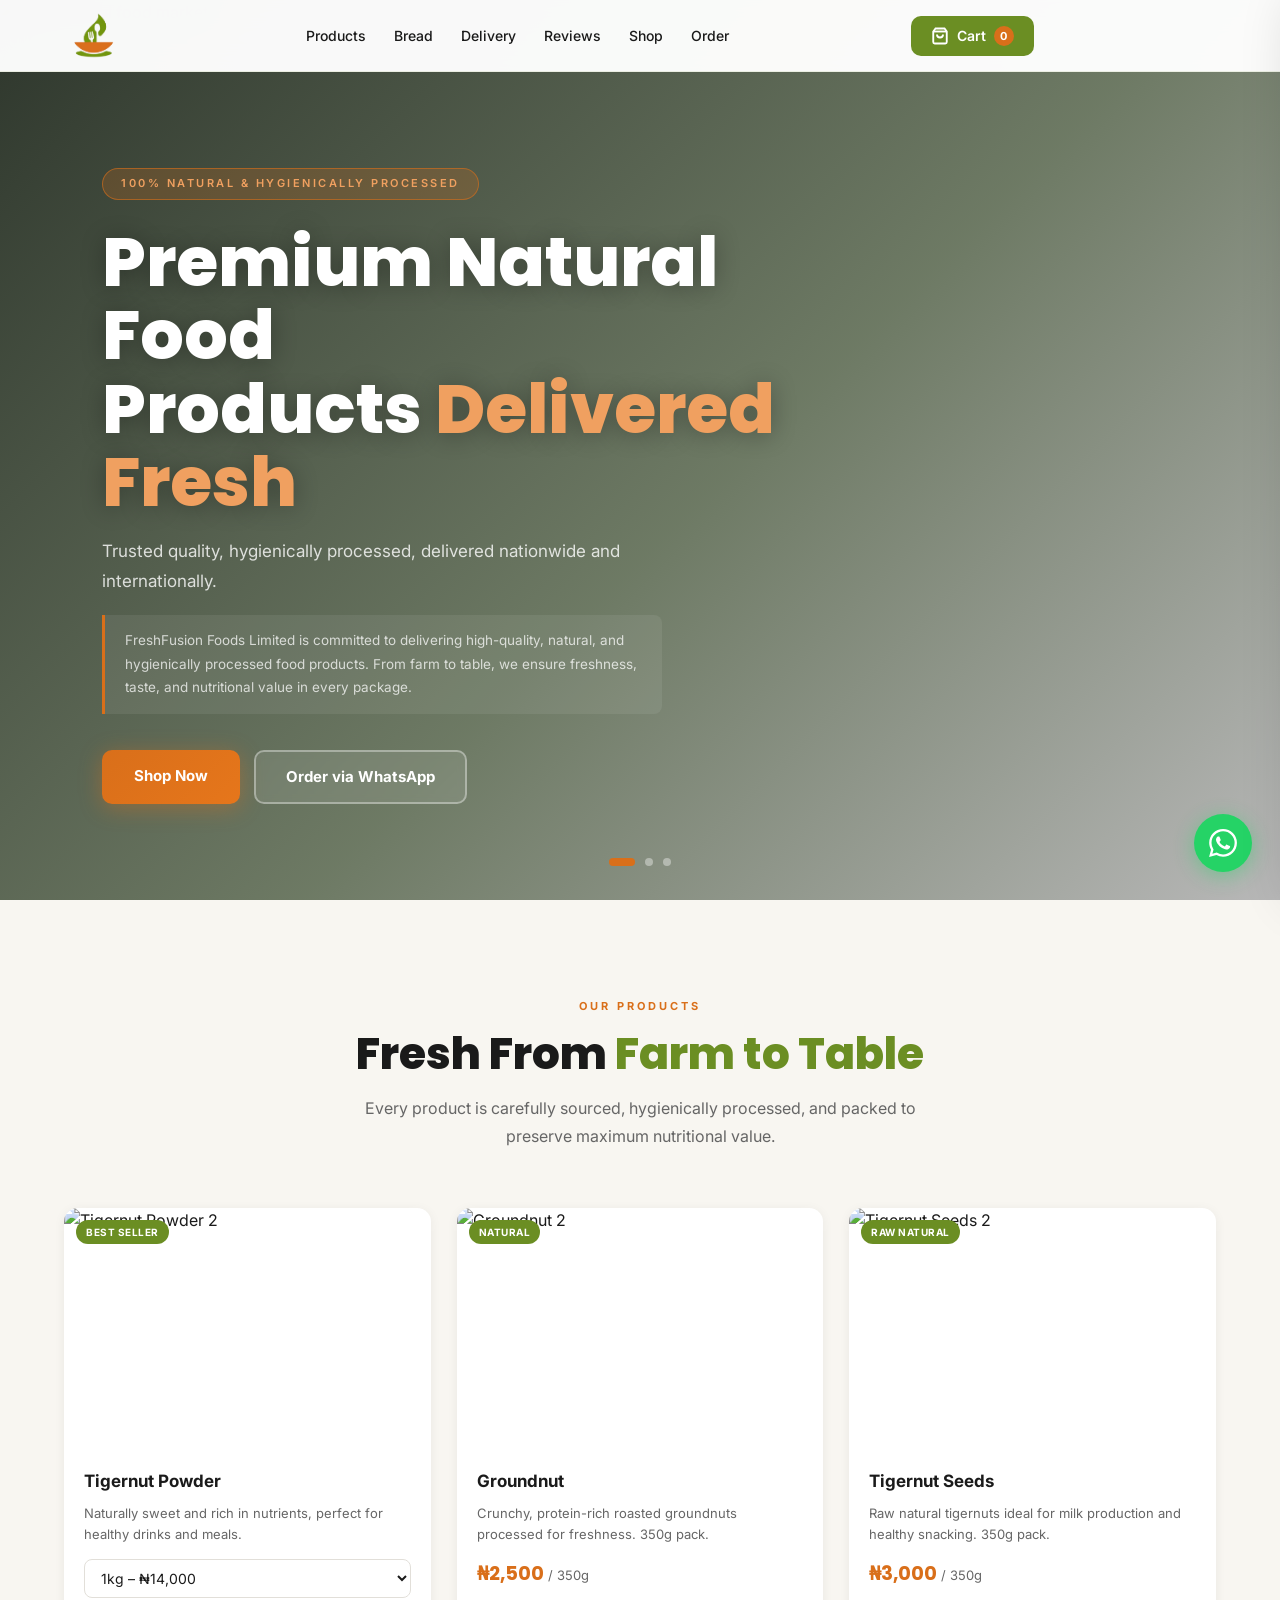
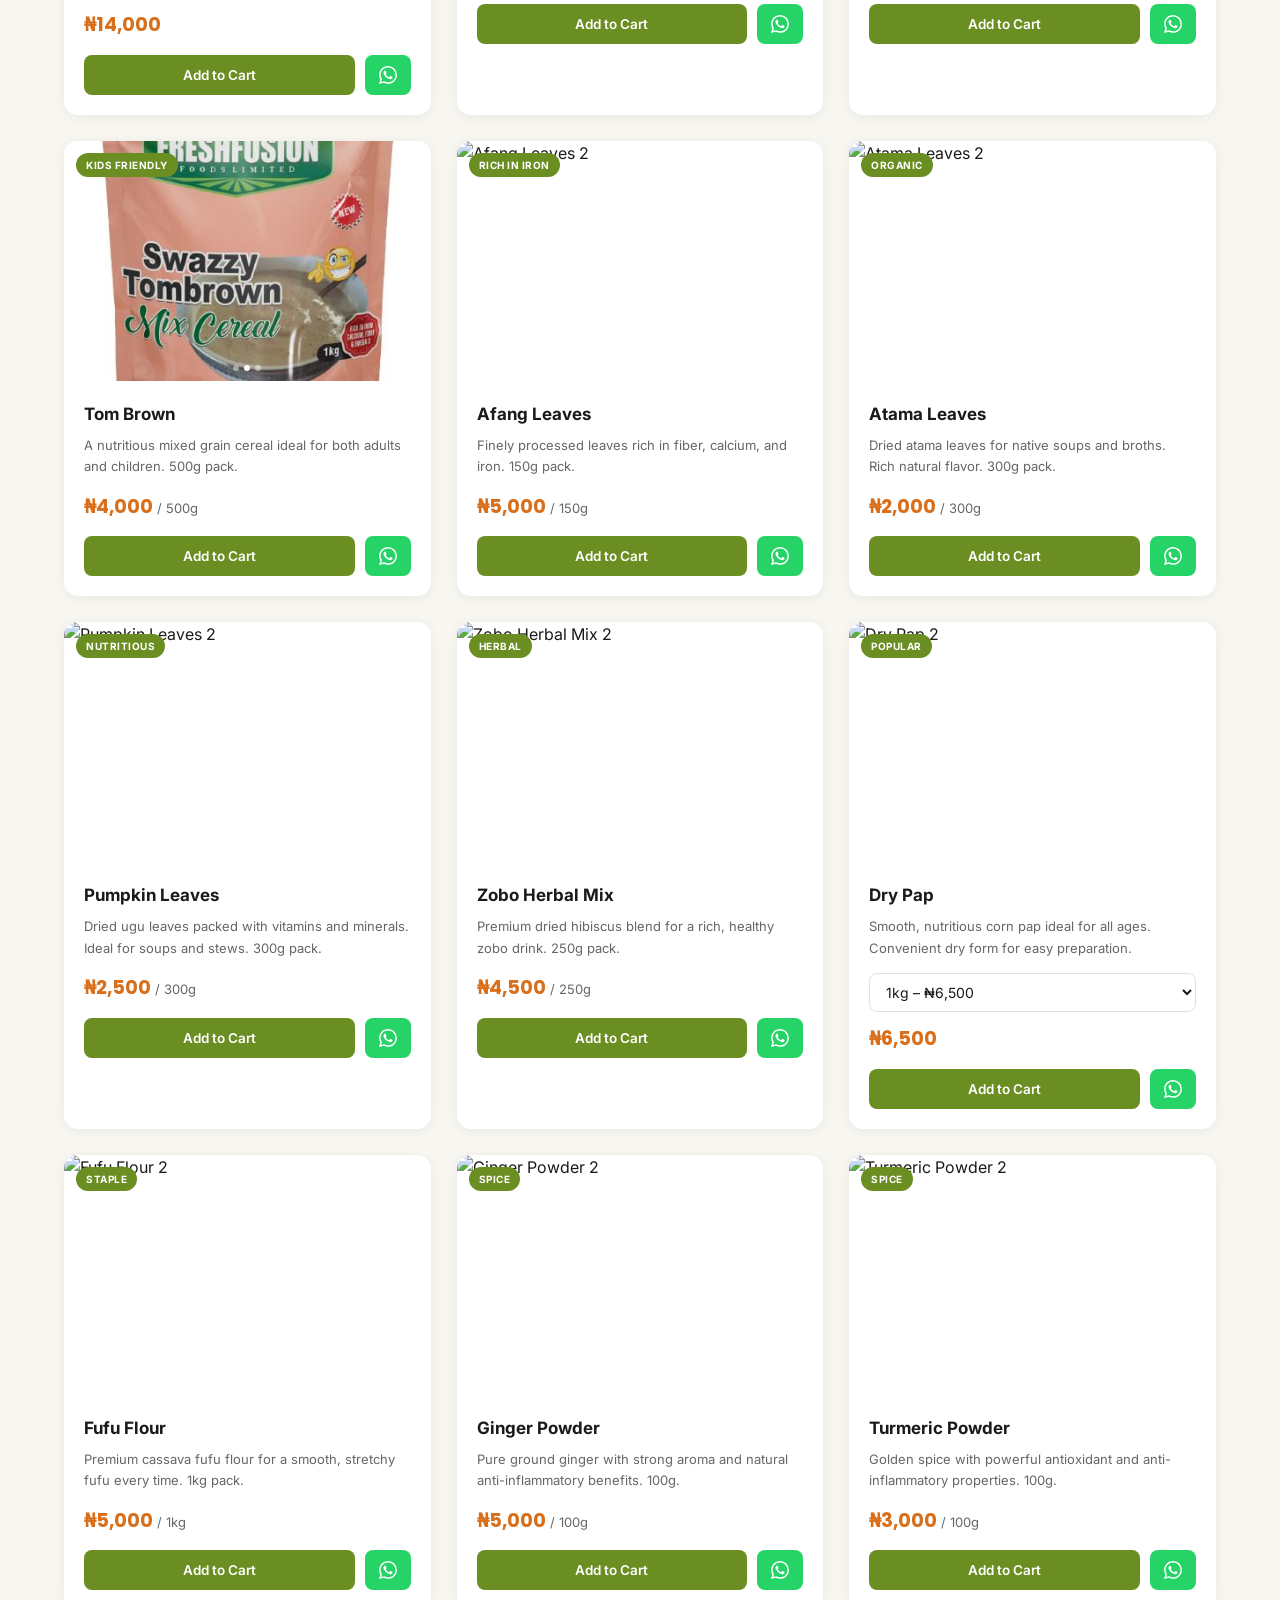
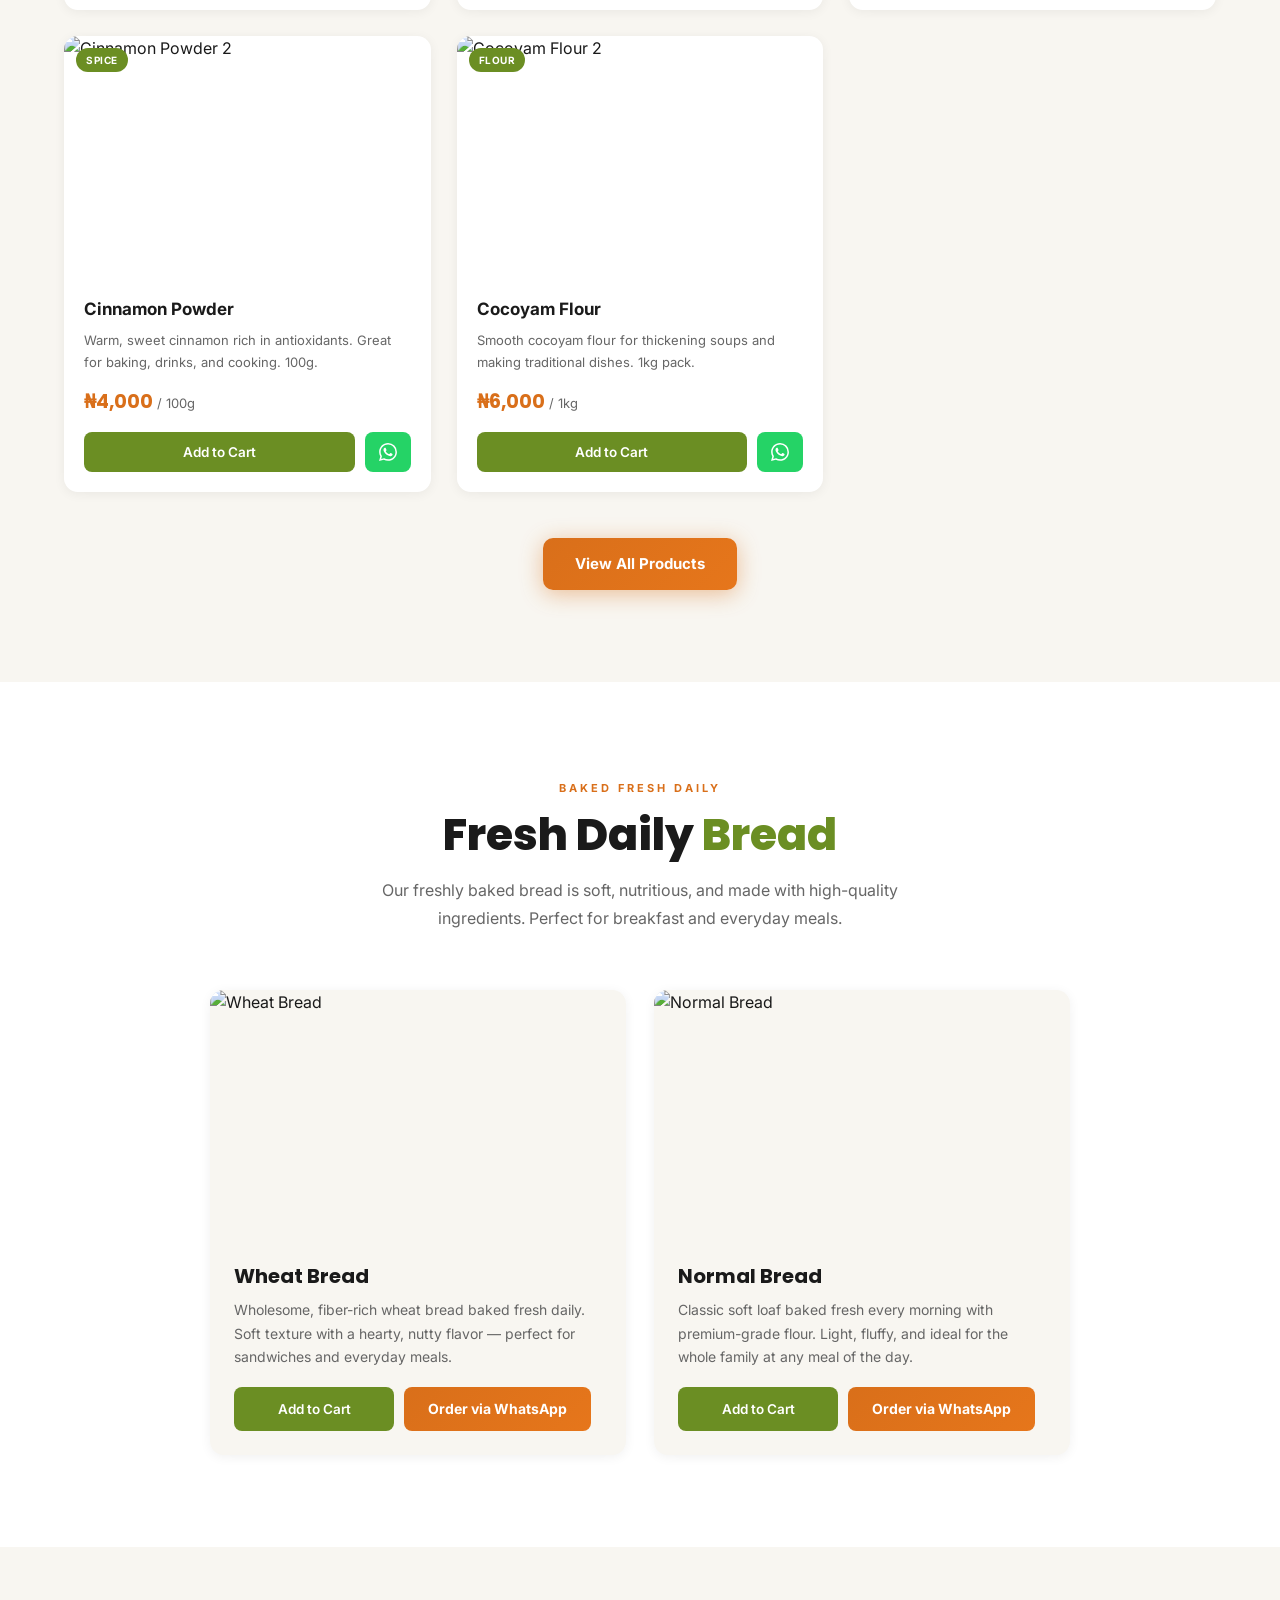
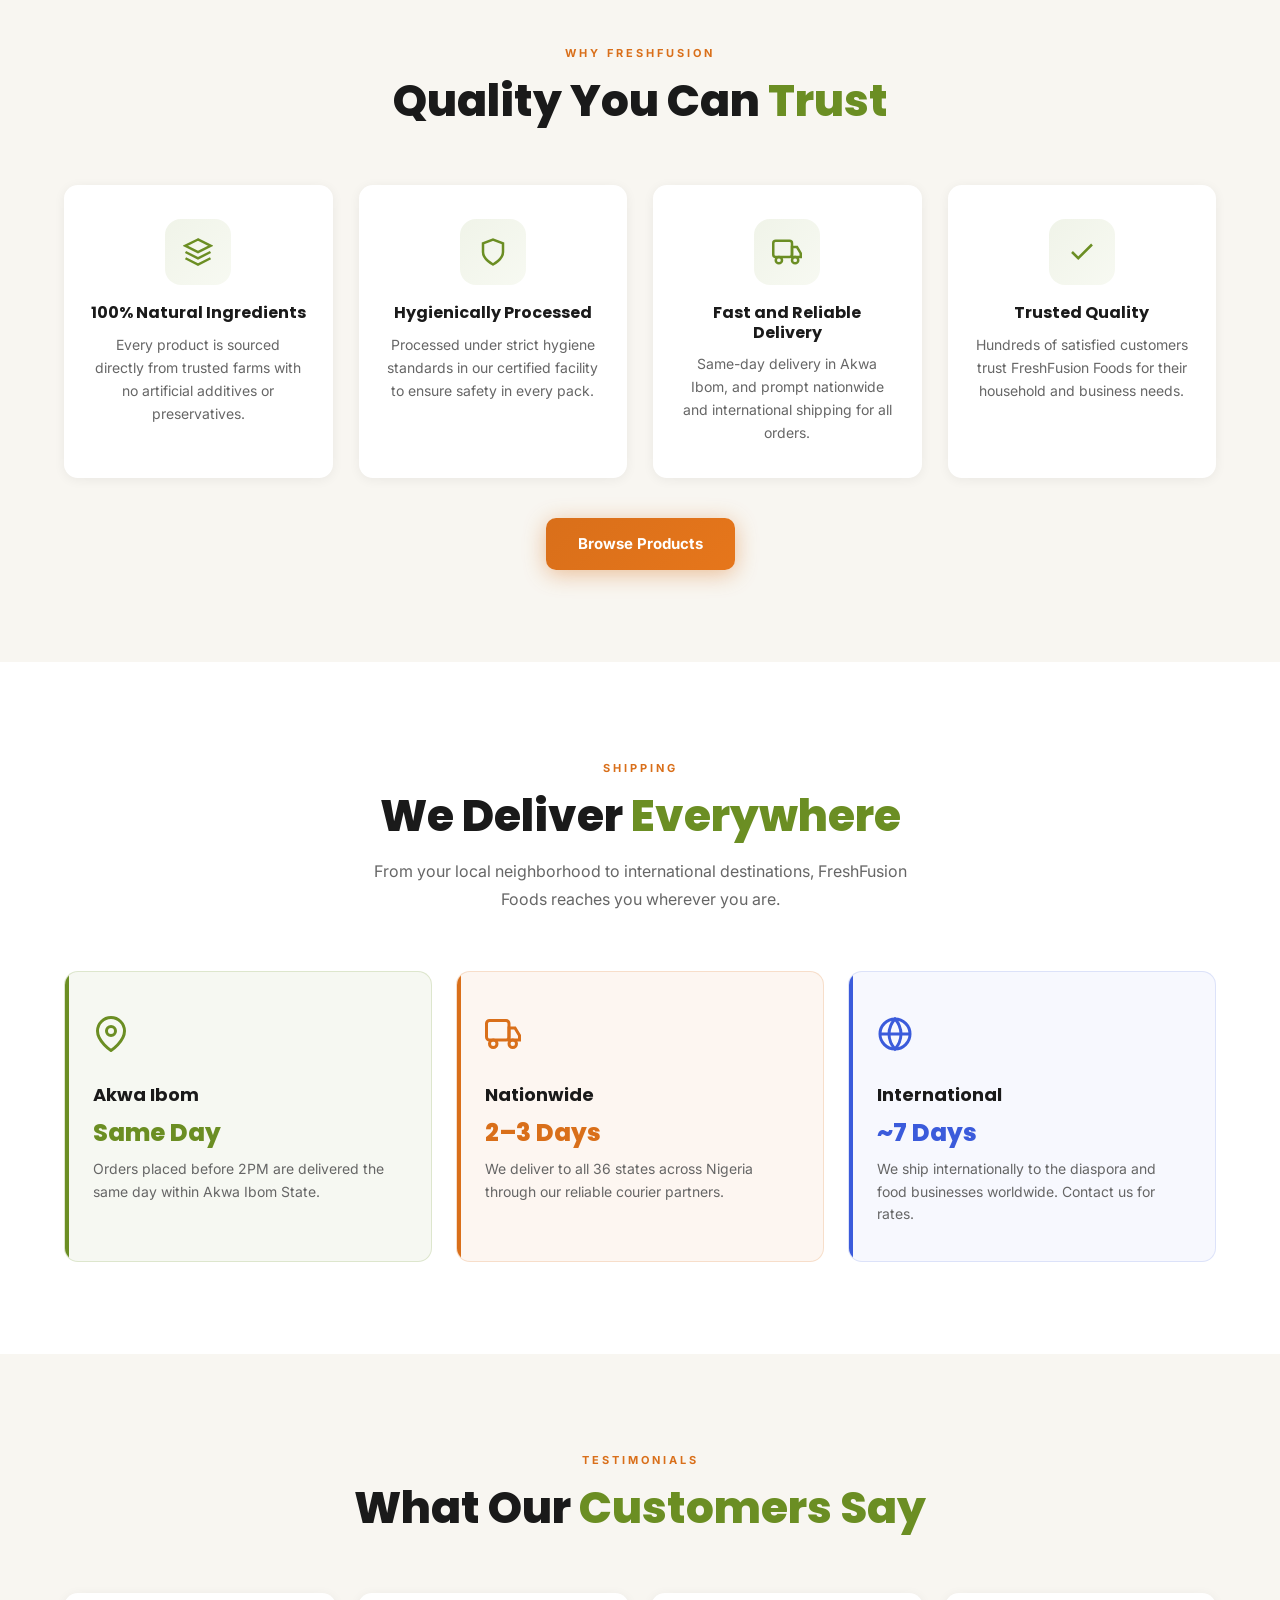
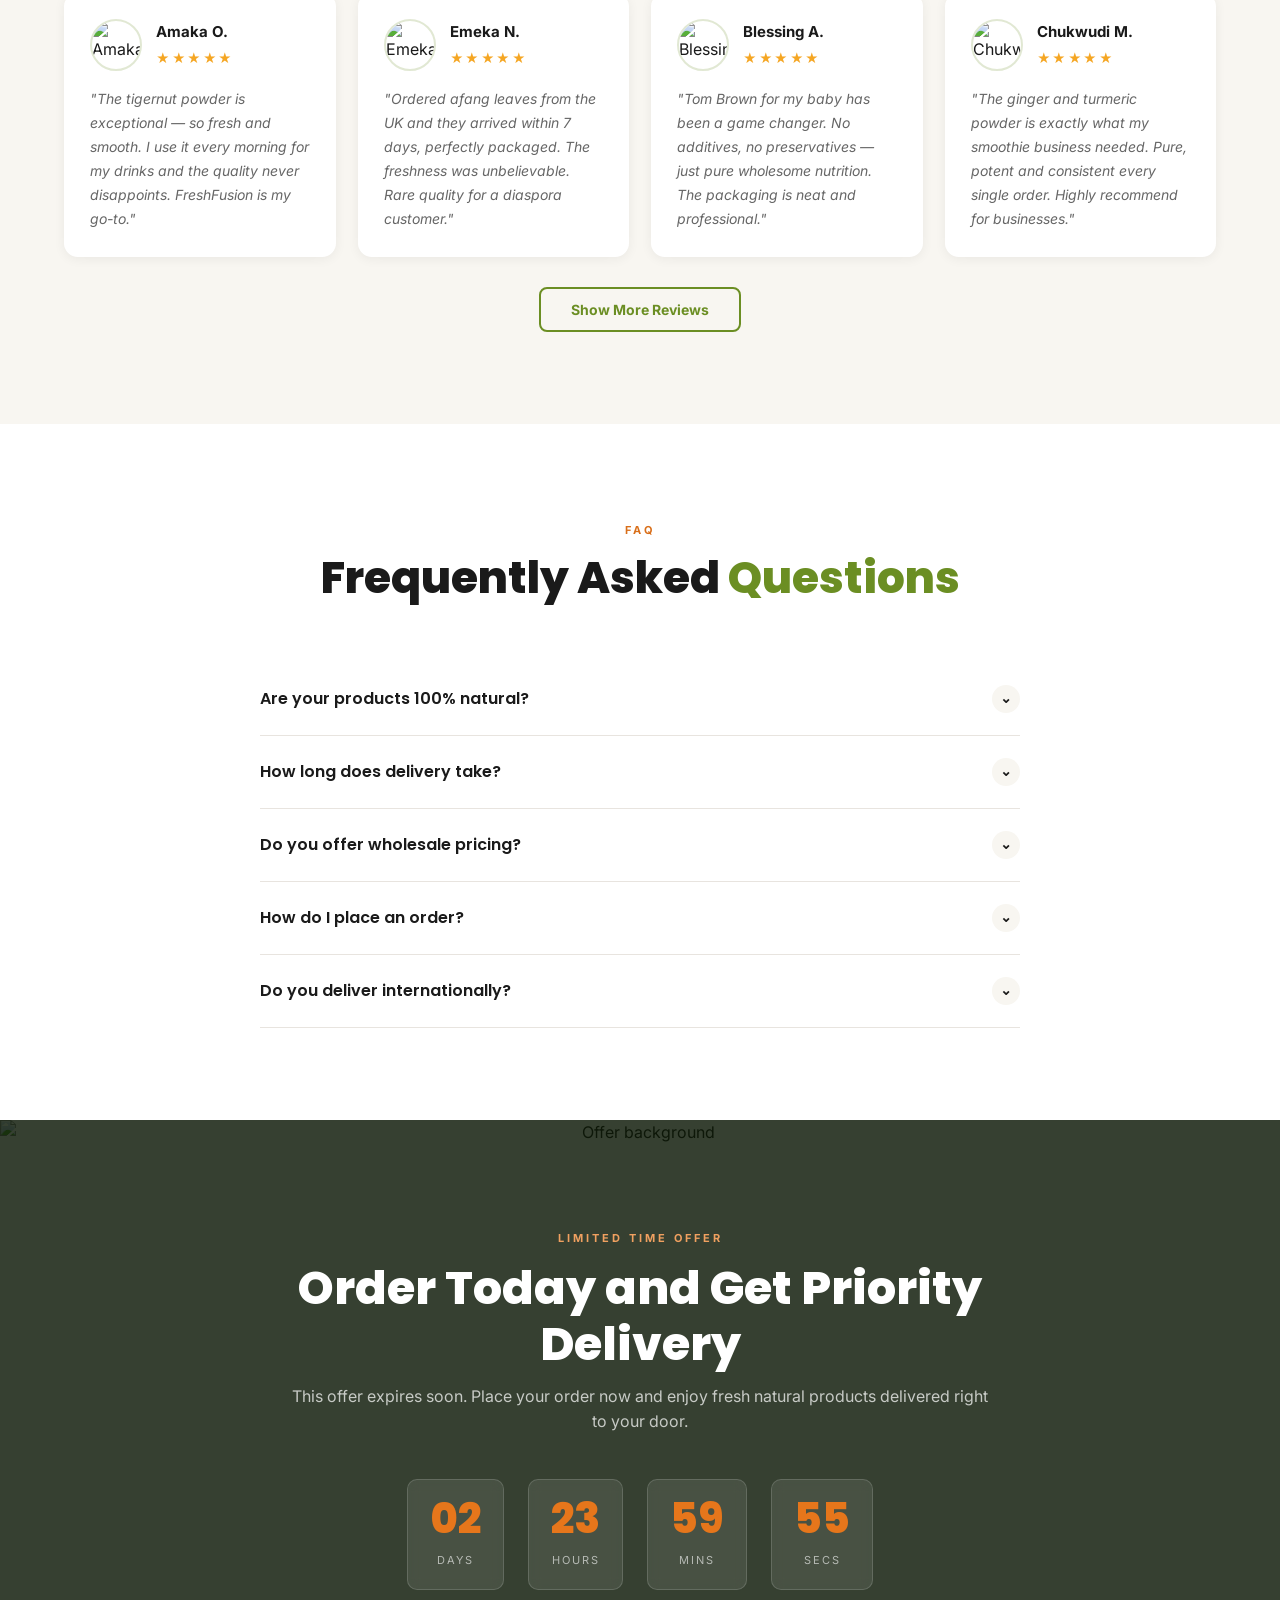
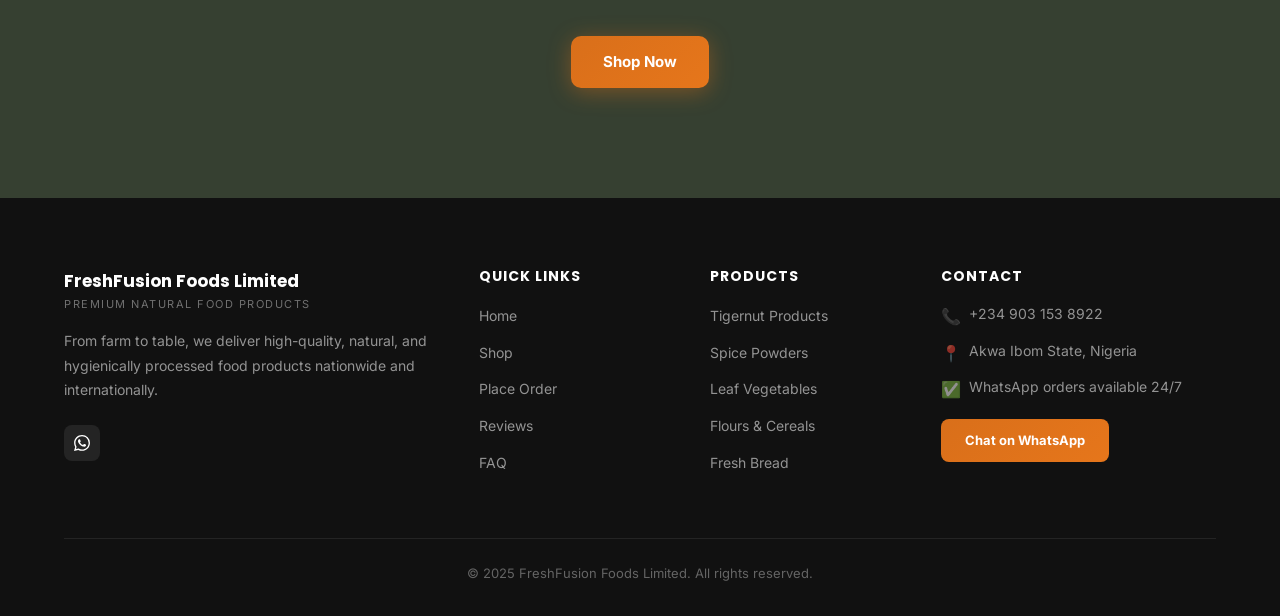
==== index.html @ f4f402b7 "ttt" ====
<!DOCTYPE html>
<html lang="en">
<head>
  <meta charset="UTF-8">
  <meta name="viewport" content="width=device-width, initial-scale=1.0">
  <title>FreshFusion Foods Limited – Premium Natural Food Products</title>
  <meta name="description" content="Premium natural and hygienically processed food products. Delivered fresh nationwide and internationally.">
  <link rel="stylesheet" href="style.css">
  <link rel="stylesheet" href="https://unpkg.com/aos@2.3.1/dist/aos.css">
</head>
<body>

<!-- ===================== NAVBAR ===================== -->
<nav class="navbar" id="navbar">
  <a href="index.html" class="nav-logo">
    <img src="images/WhatsApp_Image_2026-04-01_at_9.13.54_AM-removebg-preview.png" alt="FreshFusion Foods Logo" class="nav-logo-img">
  </a>

  <ul class="nav-links">
    <li><a href="#products">Products</a></li>
    <li><a href="#bread">Bread</a></li>
    <li><a href="#delivery">Delivery</a></li>
    <li><a href="#reviews">Reviews</a></li>
    <li><a href="shop.html">Shop</a></li>
    <li><a href="booking.html">Order</a></li>
  </ul>

  <div class="nav-right">
    <button class="nav-cart-btn">
      <svg width="18" height="18" viewBox="0 0 24 24" fill="none" stroke="currentColor" stroke-width="2.5"><path d="M6 2L3 6v14a2 2 0 002 2h14a2 2 0 002-2V6l-3-4z"/><line x1="3" y1="6" x2="21" y2="6"/><path d="M16 10a4 4 0 01-8 0"/></svg>
      Cart <span class="cart-badge">0</span>
    </button>
  </div>

  <!-- Mobile right side: cart + hamburger -->
  <div style="display:flex;align-items:center;gap:10px;">
    <button class="mobile-cart-btn" aria-label="Cart">
      <svg width="18" height="18" viewBox="0 0 24 24" fill="none" stroke="currentColor" stroke-width="2.5"><path d="M6 2L3 6v14a2 2 0 002 2h14a2 2 0 002-2V6l-3-4z"/><line x1="3" y1="6" x2="21" y2="6"/><path d="M16 10a4 4 0 01-8 0"/></svg>
      <span class="mobile-cart-count">0</span>
    </button>
    <button class="hamburger" aria-label="Open Menu">
      <span></span><span></span><span></span>
    </button>
  </div>
</nav>

<!-- Mobile Menu -->
<div class="mobile-menu">
  <a href="#products">Products</a>
  <a href="#bread">Bread</a>
  <a href="#delivery">Delivery</a>
  <a href="#reviews">Reviews</a>
  <a href="shop.html">Shop All</a>
  <a href="booking.html">Place Order</a>
</div>

<!-- ===================== HERO ===================== -->
<section class="hero" id="home">
  <!-- Slide 1 -->
  <div class="hero-slide">
    <img src="https://images.unsplash.com/photo-1542838132-92c53300491e?w=1600&q=85" alt="Fresh natural food market">
    <div class="hero-overlay"></div>
    <div class="hero-content">
      <div class="hero-inner">
        <span class="hero-badge">100% Natural &amp; Hygienically Processed</span>
        <h1 class="hero-title">Premium Natural Food<br>Products <span>Delivered Fresh</span></h1>
        <p class="hero-sub">Trusted quality, hygienically processed, delivered nationwide and internationally.</p>
        <div class="hero-about">
          <p>FreshFusion Foods Limited is committed to delivering high-quality, natural, and hygienically processed food products. From farm to table, we ensure freshness, taste, and nutritional value in every package.</p>
        </div>
        <div class="hero-btns">
          <a href="shop.html" class="btn-primary">Shop Now</a>
          <a href="https://wa.me/2349031538922?text=Hello%20FreshFusion%20Foods%2C%20I%20want%20to%20place%20an%20order." target="_blank" class="btn-ghost">Order via WhatsApp</a>
        </div>
      </div>
    </div>
  </div>

  <!-- Slide 2 -->
  <div class="hero-slide">
    <img src="https://images.unsplash.com/photo-1506484381205-f7945653044d?w=1600&q=85" alt="Natural spices and grains">
    <div class="hero-overlay"></div>
    <div class="hero-content">
      <div class="hero-inner">
        <span class="hero-badge">Farm to Table Freshness</span>
        <h1 class="hero-title">Pure Spices, Grains<br>&amp; <span>Herbal Blends</span></h1>
        <p class="hero-sub">Ginger, turmeric, cinnamon, zobo mix and more — sourced directly from trusted farms.</p>
        <div class="hero-about">
          <p>Every spice and grain we sell is carefully selected, cleaned, and processed to preserve its natural potency, flavor, and nutritional integrity from source to your kitchen.</p>
        </div>
        <div class="hero-btns">
          <a href="#products" class="btn-primary">View Products</a>
          <a href="https://wa.me/2349031538922?text=Hello%2C%20I%20want%20to%20order%20spices." target="_blank" class="btn-ghost">Order via WhatsApp</a>
        </div>
      </div>
    </div>
  </div>

  <!-- Slide 3 -->
  <div class="hero-slide">
    <img src="https://images.unsplash.com/photo-1490645935967-10de6ba17061?w=1600&q=85" alt="Fresh nutritious food">
    <div class="hero-overlay"></div>
    <div class="hero-content">
      <div class="hero-inner">
        <span class="hero-badge">Same Day Delivery in Akwa Ibom</span>
        <h1 class="hero-title">Fresh Bread &amp;<br><span>Natural Cereals</span> Daily</h1>
        <p class="hero-sub">Wheat bread, Tom Brown, Dry Pap, Fufu Flour — freshly prepared and delivered to your door.</p>
        <div class="hero-about">
          <p>Our bread is baked fresh every morning, and our cereals and flours are milled and packed hygienically so your family always gets the very best nutrition and taste.</p>
        </div>
        <div class="hero-btns">
          <a href="#bread" class="btn-primary">Order Bread</a>
          <a href="booking.html" class="btn-ghost">Checkout</a>
        </div>
      </div>
    </div>
  </div>

  <div class="hero-dots">
    <button class="hero-dot" aria-label="Slide 1"></button>
    <button class="hero-dot" aria-label="Slide 2"></button>
    <button class="hero-dot" aria-label="Slide 3"></button>
  </div>
</section>

<!-- ===================== PRODUCTS ===================== -->
<section class="section section-bg" id="products">
  <div class="section-header section-center" data-aos="fade-up">
    <span class="section-label">Our Products</span>
    <h2 class="section-title">Fresh From <span>Farm to Table</span></h2>
    <p class="section-desc">Every product is carefully sourced, hygienically processed, and packed to preserve maximum nutritional value.</p>
  </div>
  <div class="products-grid">

    <!-- Tigernut Powder -->
    <div class="product-card" data-product data-name="Tigernut Powder" data-price="14000" data-aos="fade-up">
      <div class="product-img-wrap">
        <span class="product-tag">Best Seller</span>
        <img src="https://images.unsplash.com/photo-1586201375761-83865001e31c?w=600&q=80" alt="Tigernut Powder">
        <img src="https://images.unsplash.com/photo-1574323347407-f5e1ad6d020b?w=600&q=80" alt="Tigernut Powder 2">
        <img src="https://images.unsplash.com/photo-1609501676725-7186f017a4b7?w=600&q=80" alt="Tigernut Powder 3">
        <div class="img-dots"><button class="img-dot"></button><button class="img-dot"></button><button class="img-dot"></button></div>
      </div>
      <div class="product-body">
        <div class="product-name">Tigernut Powder</div>
        <div class="product-desc">Naturally sweet and rich in nutrients, perfect for healthy drinks and meals.</div>
        <select class="size-select">
          <option value="1kg" data-price="14000">1kg – &#8358;14,000</option>
          <option value="500g" data-price="7500">500g – &#8358;7,500</option>
        </select>
        <div class="product-price">&#8358;14,000</div>
        <div class="product-actions">
          <button class="btn-cart">Add to Cart</button>
          <a href="https://wa.me/2349031538922?text=Hello%2C%20I%20want%20to%20order%20Tigernut%20Powder" target="_blank" class="btn-wa"><svg width="18" height="18" viewBox="0 0 24 24" fill="white"><path d="M17.472 14.382c-.297-.149-1.758-.867-2.03-.967-.273-.099-.471-.148-.67.15-.197.297-.767.966-.94 1.164-.173.199-.347.223-.644.075-.297-.15-1.255-.463-2.39-1.475-.883-.788-1.48-1.761-1.653-2.059-.173-.297-.018-.458.13-.606.134-.133.298-.347.446-.52.149-.174.198-.298.298-.497.099-.198.05-.371-.025-.52-.075-.149-.669-1.612-.916-2.207-.242-.579-.487-.5-.669-.51-.173-.008-.371-.01-.57-.01-.198 0-.52.074-.792.372-.272.297-1.04 1.016-1.04 2.479 0 1.462 1.065 2.875 1.213 3.074.149.198 2.096 3.2 5.077 4.487.709.306 1.262.489 1.694.625.712.227 1.36.195 1.871.118.571-.085 1.758-.719 2.006-1.413.248-.694.248-1.289.173-1.413-.074-.124-.272-.198-.57-.347m-5.421 7.403h-.004a9.87 9.87 0 01-5.031-1.378l-.361-.214-3.741.982.998-3.648-.235-.374a9.86 9.86 0 01-1.51-5.26c.001-5.45 4.436-9.884 9.888-9.884 2.64 0 5.122 1.03 6.988 2.898a9.825 9.825 0 012.893 6.994c-.003 5.45-4.437 9.884-9.885 9.884m8.413-18.297A11.815 11.815 0 0012.05 0C5.495 0 .16 5.335.157 11.892c0 2.096.547 4.142 1.588 5.945L.057 24l6.305-1.654a11.882 11.882 0 005.683 1.448h.005c6.554 0 11.89-5.335 11.893-11.893a11.821 11.821 0 00-3.48-8.413z"/></svg></a>
        </div>
      </div>
    </div>

    <!-- Groundnut -->
    <div class="product-card" data-product data-name="Groundnut" data-price="2500" data-aos="fade-up" data-aos-delay="60">
      <div class="product-img-wrap">
        <span class="product-tag">Natural</span>
        <img src="https://images.unsplash.com/photo-1567306226408-c60e6438e93f?w=600&q=80" alt="Groundnut">
        <img src="https://images.unsplash.com/photo-1605289982774-9a6fef564df8?w=600&q=80" alt="Groundnut 2">
        <img src="https://images.unsplash.com/photo-1574323347407-f5e1ad6d020b?w=600&q=80" alt="Groundnut 3">
        <div class="img-dots"><button class="img-dot"></button><button class="img-dot"></button><button class="img-dot"></button></div>
      </div>
      <div class="product-body">
        <div class="product-name">Groundnut</div>
        <div class="product-desc">Crunchy, protein-rich roasted groundnuts processed for freshness. 350g pack.</div>
        <div class="product-price">&#8358;2,500 <small>/ 350g</small></div>
        <div class="product-actions">
          <button class="btn-cart">Add to Cart</button>
          <a href="https://wa.me/2349031538922?text=Hello%2C%20I%20want%20to%20order%20Groundnut" target="_blank" class="btn-wa"><svg width="18" height="18" viewBox="0 0 24 24" fill="white"><path d="M17.472 14.382c-.297-.149-1.758-.867-2.03-.967-.273-.099-.471-.148-.67.15-.197.297-.767.966-.94 1.164-.173.199-.347.223-.644.075-.297-.15-1.255-.463-2.39-1.475-.883-.788-1.48-1.761-1.653-2.059-.173-.297-.018-.458.13-.606.134-.133.298-.347.446-.52.149-.174.198-.298.298-.497.099-.198.05-.371-.025-.52-.075-.149-.669-1.612-.916-2.207-.242-.579-.487-.5-.669-.51-.173-.008-.371-.01-.57-.01-.198 0-.52.074-.792.372-.272.297-1.04 1.016-1.04 2.479 0 1.462 1.065 2.875 1.213 3.074.149.198 2.096 3.2 5.077 4.487.709.306 1.262.489 1.694.625.712.227 1.36.195 1.871.118.571-.085 1.758-.719 2.006-1.413.248-.694.248-1.289.173-1.413-.074-.124-.272-.198-.57-.347m-5.421 7.403h-.004a9.87 9.87 0 01-5.031-1.378l-.361-.214-3.741.982.998-3.648-.235-.374a9.86 9.86 0 01-1.51-5.26c.001-5.45 4.436-9.884 9.888-9.884 2.64 0 5.122 1.03 6.988 2.898a9.825 9.825 0 012.893 6.994c-.003 5.45-4.437 9.884-9.885 9.884m8.413-18.297A11.815 11.815 0 0012.05 0C5.495 0 .16 5.335.157 11.892c0 2.096.547 4.142 1.588 5.945L.057 24l6.305-1.654a11.882 11.882 0 005.683 1.448h.005c6.554 0 11.89-5.335 11.893-11.893a11.821 11.821 0 00-3.48-8.413z"/></svg></a>
        </div>
      </div>
    </div>

    <!-- Tigernut Seeds -->
    <div class="product-card" data-product data-name="Tigernut Seeds" data-price="3000" data-aos="fade-up" data-aos-delay="120">
      <div class="product-img-wrap">
        <span class="product-tag">Raw Natural</span>
        <img src="images/tigernutseeds.jpeg" alt="Tigernut Seeds">
        <img src="images/tigernutseeds.jpeg" alt="Tigernut Seeds 2">
        <img src="images/tigernutseeds.jpeg" alt="Tigernut Seeds 3">
        <div class="img-dots"><button class="img-dot"></button><button class="img-dot"></button><button class="img-dot"></button></div>
      </div>
      <div class="product-body">
        <div class="product-name">Tigernut Seeds</div>
        <div class="product-desc">Raw natural tigernuts ideal for milk production and healthy snacking. 350g pack.</div>
        <div class="product-price">&#8358;3,000 <small>/ 350g</small></div>
        <div class="product-actions">
          <button class="btn-cart">Add to Cart</button>
          <a href="https://wa.me/2349031538922?text=Hello%2C%20I%20want%20to%20order%20Tigernut%20Seeds" target="_blank" class="btn-wa"><svg width="18" height="18" viewBox="0 0 24 24" fill="white"><path d="M17.472 14.382c-.297-.149-1.758-.867-2.03-.967-.273-.099-.471-.148-.67.15-.197.297-.767.966-.94 1.164-.173.199-.347.223-.644.075-.297-.15-1.255-.463-2.39-1.475-.883-.788-1.48-1.761-1.653-2.059-.173-.297-.018-.458.13-.606.134-.133.298-.347.446-.52.149-.174.198-.298.298-.497.099-.198.05-.371-.025-.52-.075-.149-.669-1.612-.916-2.207-.242-.579-.487-.5-.669-.51-.173-.008-.371-.01-.57-.01-.198 0-.52.074-.792.372-.272.297-1.04 1.016-1.04 2.479 0 1.462 1.065 2.875 1.213 3.074.149.198 2.096 3.2 5.077 4.487.709.306 1.262.489 1.694.625.712.227 1.36.195 1.871.118.571-.085 1.758-.719 2.006-1.413.248-.694.248-1.289.173-1.413-.074-.124-.272-.198-.57-.347m-5.421 7.403h-.004a9.87 9.87 0 01-5.031-1.378l-.361-.214-3.741.982.998-3.648-.235-.374a9.86 9.86 0 01-1.51-5.26c.001-5.45 4.436-9.884 9.888-9.884 2.64 0 5.122 1.03 6.988 2.898a9.825 9.825 0 012.893 6.994c-.003 5.45-4.437 9.884-9.885 9.884m8.413-18.297A11.815 11.815 0 0012.05 0C5.495 0 .16 5.335.157 11.892c0 2.096.547 4.142 1.588 5.945L.057 24l6.305-1.654a11.882 11.882 0 005.683 1.448h.005c6.554 0 11.89-5.335 11.893-11.893a11.821 11.821 0 00-3.48-8.413z"/></svg></a>
        </div>
      </div>
    </div>

    <!-- Tom Brown -->
    <div class="product-card" data-product data-name="Tom Brown" data-price="4000" data-aos="fade-up">
      <div class="product-img-wrap">
        <span class="product-tag">Kids Friendly</span>
        <img src="images/tombrown.jpeg" alt="Tom Brown">
        <img src="images/tombrown.jpeg" alt="Tom Brown 2">
        <img src="images/tombrown.jpeg" alt="Tom Brown 3">
        <div class="img-dots"><button class="img-dot"></button><button class="img-dot"></button><button class="img-dot"></button></div>
      </div>
      <div class="product-body">
        <div class="product-name">Tom Brown</div>
        <div class="product-desc">A nutritious mixed grain cereal ideal for both adults and children. 500g pack.</div>
        <div class="product-price">&#8358;4,000 <small>/ 500g</small></div>
        <div class="product-actions">
          <button class="btn-cart">Add to Cart</button>
          <a href="https://wa.me/2349031538922?text=Hello%2C%20I%20want%20to%20order%20Tom%20Brown" target="_blank" class="btn-wa"><svg width="18" height="18" viewBox="0 0 24 24" fill="white"><path d="M17.472 14.382c-.297-.149-1.758-.867-2.03-.967-.273-.099-.471-.148-.67.15-.197.297-.767.966-.94 1.164-.173.199-.347.223-.644.075-.297-.15-1.255-.463-2.39-1.475-.883-.788-1.48-1.761-1.653-2.059-.173-.297-.018-.458.13-.606.134-.133.298-.347.446-.52.149-.174.198-.298.298-.497.099-.198.05-.371-.025-.52-.075-.149-.669-1.612-.916-2.207-.242-.579-.487-.5-.669-.51-.173-.008-.371-.01-.57-.01-.198 0-.52.074-.792.372-.272.297-1.04 1.016-1.04 2.479 0 1.462 1.065 2.875 1.213 3.074.149.198 2.096 3.2 5.077 4.487.709.306 1.262.489 1.694.625.712.227 1.36.195 1.871.118.571-.085 1.758-.719 2.006-1.413.248-.694.248-1.289.173-1.413-.074-.124-.272-.198-.57-.347m-5.421 7.403h-.004a9.87 9.87 0 01-5.031-1.378l-.361-.214-3.741.982.998-3.648-.235-.374a9.86 9.86 0 01-1.51-5.26c.001-5.45 4.436-9.884 9.888-9.884 2.64 0 5.122 1.03 6.988 2.898a9.825 9.825 0 012.893 6.994c-.003 5.45-4.437 9.884-9.885 9.884m8.413-18.297A11.815 11.815 0 0012.05 0C5.495 0 .16 5.335.157 11.892c0 2.096.547 4.142 1.588 5.945L.057 24l6.305-1.654a11.882 11.882 0 005.683 1.448h.005c6.554 0 11.89-5.335 11.893-11.893a11.821 11.821 0 00-3.48-8.413z"/></svg></a>
        </div>
      </div>
    </div>

    <!-- Afang Leaves -->
    <div class="product-card" data-product data-name="Afang Leaves" data-price="5000" data-aos="fade-up" data-aos-delay="60">
      <div class="product-img-wrap">
        <span class="product-tag">Rich in Iron</span>
        <img src="https://images.unsplash.com/photo-1540420773420-3366772f4999?w=600&q=80" alt="Afang Leaves">
        <img src="https://images.unsplash.com/photo-1518977676601-b53f82aba655?w=600&q=80" alt="Afang Leaves 2">
        <img src="https://images.unsplash.com/photo-1556909114-f6e7ad7d3136?w=600&q=80" alt="Afang Leaves 3">
        <div class="img-dots"><button class="img-dot"></button><button class="img-dot"></button><button class="img-dot"></button></div>
      </div>
      <div class="product-body">
        <div class="product-name">Afang Leaves</div>
        <div class="product-desc">Finely processed leaves rich in fiber, calcium, and iron. 150g pack.</div>
        <div class="product-price">&#8358;5,000 <small>/ 150g</small></div>
        <div class="product-actions">
          <button class="btn-cart">Add to Cart</button>
          <a href="https://wa.me/2349031538922?text=Hello%2C%20I%20want%20to%20order%20Afang%20Leaves" target="_blank" class="btn-wa"><svg width="18" height="18" viewBox="0 0 24 24" fill="white"><path d="M17.472 14.382c-.297-.149-1.758-.867-2.03-.967-.273-.099-.471-.148-.67.15-.197.297-.767.966-.94 1.164-.173.199-.347.223-.644.075-.297-.15-1.255-.463-2.39-1.475-.883-.788-1.48-1.761-1.653-2.059-.173-.297-.018-.458.13-.606.134-.133.298-.347.446-.52.149-.174.198-.298.298-.497.099-.198.05-.371-.025-.52-.075-.149-.669-1.612-.916-2.207-.242-.579-.487-.5-.669-.51-.173-.008-.371-.01-.57-.01-.198 0-.52.074-.792.372-.272.297-1.04 1.016-1.04 2.479 0 1.462 1.065 2.875 1.213 3.074.149.198 2.096 3.2 5.077 4.487.709.306 1.262.489 1.694.625.712.227 1.36.195 1.871.118.571-.085 1.758-.719 2.006-1.413.248-.694.248-1.289.173-1.413-.074-.124-.272-.198-.57-.347m-5.421 7.403h-.004a9.87 9.87 0 01-5.031-1.378l-.361-.214-3.741.982.998-3.648-.235-.374a9.86 9.86 0 01-1.51-5.26c.001-5.45 4.436-9.884 9.888-9.884 2.64 0 5.122 1.03 6.988 2.898a9.825 9.825 0 012.893 6.994c-.003 5.45-4.437 9.884-9.885 9.884m8.413-18.297A11.815 11.815 0 0012.05 0C5.495 0 .16 5.335.157 11.892c0 2.096.547 4.142 1.588 5.945L.057 24l6.305-1.654a11.882 11.882 0 005.683 1.448h.005c6.554 0 11.89-5.335 11.893-11.893a11.821 11.821 0 00-3.48-8.413z"/></svg></a>
        </div>
      </div>
    </div>

    <!-- Atama Leaves -->
    <div class="product-card" data-product data-name="Atama Leaves" data-price="2000" data-aos="fade-up" data-aos-delay="120">
      <div class="product-img-wrap">
        <span class="product-tag">Organic</span>
        <img src="https://images.unsplash.com/photo-1518977676601-b53f82aba655?w=600&q=80" alt="Atama Leaves">
        <img src="https://images.unsplash.com/photo-1540420773420-3366772f4999?w=600&q=80" alt="Atama Leaves 2">
        <img src="https://images.unsplash.com/photo-1556909114-f6e7ad7d3136?w=600&q=80" alt="Atama Leaves 3">
        <div class="img-dots"><button class="img-dot"></button><button class="img-dot"></button><button class="img-dot"></button></div>
      </div>
      <div class="product-body">
        <div class="product-name">Atama Leaves</div>
        <div class="product-desc">Dried atama leaves for native soups and broths. Rich natural flavor. 300g pack.</div>
        <div class="product-price">&#8358;2,000 <small>/ 300g</small></div>
        <div class="product-actions">
          <button class="btn-cart">Add to Cart</button>
          <a href="https://wa.me/2349031538922?text=Hello%2C%20I%20want%20to%20order%20Atama%20Leaves" target="_blank" class="btn-wa"><svg width="18" height="18" viewBox="0 0 24 24" fill="white"><path d="M17.472 14.382c-.297-.149-1.758-.867-2.03-.967-.273-.099-.471-.148-.67.15-.197.297-.767.966-.94 1.164-.173.199-.347.223-.644.075-.297-.15-1.255-.463-2.39-1.475-.883-.788-1.48-1.761-1.653-2.059-.173-.297-.018-.458.13-.606.134-.133.298-.347.446-.52.149-.174.198-.298.298-.497.099-.198.05-.371-.025-.52-.075-.149-.669-1.612-.916-2.207-.242-.579-.487-.5-.669-.51-.173-.008-.371-.01-.57-.01-.198 0-.52.074-.792.372-.272.297-1.04 1.016-1.04 2.479 0 1.462 1.065 2.875 1.213 3.074.149.198 2.096 3.2 5.077 4.487.709.306 1.262.489 1.694.625.712.227 1.36.195 1.871.118.571-.085 1.758-.719 2.006-1.413.248-.694.248-1.289.173-1.413-.074-.124-.272-.198-.57-.347m-5.421 7.403h-.004a9.87 9.87 0 01-5.031-1.378l-.361-.214-3.741.982.998-3.648-.235-.374a9.86 9.86 0 01-1.51-5.26c.001-5.45 4.436-9.884 9.888-9.884 2.64 0 5.122 1.03 6.988 2.898a9.825 9.825 0 012.893 6.994c-.003 5.45-4.437 9.884-9.885 9.884m8.413-18.297A11.815 11.815 0 0012.05 0C5.495 0 .16 5.335.157 11.892c0 2.096.547 4.142 1.588 5.945L.057 24l6.305-1.654a11.882 11.882 0 005.683 1.448h.005c6.554 0 11.89-5.335 11.893-11.893a11.821 11.821 0 00-3.48-8.413z"/></svg></a>
        </div>
      </div>
    </div>

    <!-- Pumpkin Leaves -->
    <div class="product-card" data-product data-name="Pumpkin Leaves" data-price="2500" data-aos="fade-up">
      <div class="product-img-wrap">
        <span class="product-tag">Nutritious</span>
        <img src="https://images.unsplash.com/photo-1556909114-f6e7ad7d3136?w=600&q=80" alt="Pumpkin Leaves">
        <img src="https://images.unsplash.com/photo-1518977676601-b53f82aba655?w=600&q=80" alt="Pumpkin Leaves 2">
        <img src="https://images.unsplash.com/photo-1540420773420-3366772f4999?w=600&q=80" alt="Pumpkin Leaves 3">
        <div class="img-dots"><button class="img-dot"></button><button class="img-dot"></button><button class="img-dot"></button></div>
      </div>
      <div class="product-body">
        <div class="product-name">Pumpkin Leaves</div>
        <div class="product-desc">Dried ugu leaves packed with vitamins and minerals. Ideal for soups and stews. 300g pack.</div>
        <div class="product-price">&#8358;2,500 <small>/ 300g</small></div>
        <div class="product-actions">
          <button class="btn-cart">Add to Cart</button>
          <a href="https://wa.me/2349031538922?text=Hello%2C%20I%20want%20to%20order%20Pumpkin%20Leaves" target="_blank" class="btn-wa"><svg width="18" height="18" viewBox="0 0 24 24" fill="white"><path d="M17.472 14.382c-.297-.149-1.758-.867-2.03-.967-.273-.099-.471-.148-.67.15-.197.297-.767.966-.94 1.164-.173.199-.347.223-.644.075-.297-.15-1.255-.463-2.39-1.475-.883-.788-1.48-1.761-1.653-2.059-.173-.297-.018-.458.13-.606.134-.133.298-.347.446-.52.149-.174.198-.298.298-.497.099-.198.05-.371-.025-.52-.075-.149-.669-1.612-.916-2.207-.242-.579-.487-.5-.669-.51-.173-.008-.371-.01-.57-.01-.198 0-.52.074-.792.372-.272.297-1.04 1.016-1.04 2.479 0 1.462 1.065 2.875 1.213 3.074.149.198 2.096 3.2 5.077 4.487.709.306 1.262.489 1.694.625.712.227 1.36.195 1.871.118.571-.085 1.758-.719 2.006-1.413.248-.694.248-1.289.173-1.413-.074-.124-.272-.198-.57-.347m-5.421 7.403h-.004a9.87 9.87 0 01-5.031-1.378l-.361-.214-3.741.982.998-3.648-.235-.374a9.86 9.86 0 01-1.51-5.26c.001-5.45 4.436-9.884 9.888-9.884 2.64 0 5.122 1.03 6.988 2.898a9.825 9.825 0 012.893 6.994c-.003 5.45-4.437 9.884-9.885 9.884m8.413-18.297A11.815 11.815 0 0012.05 0C5.495 0 .16 5.335.157 11.892c0 2.096.547 4.142 1.588 5.945L.057 24l6.305-1.654a11.882 11.882 0 005.683 1.448h.005c6.554 0 11.89-5.335 11.893-11.893a11.821 11.821 0 00-3.48-8.413z"/></svg></a>
        </div>
      </div>
    </div>

    <!-- Zobo Herbal Mix -->
    <div class="product-card" data-product data-name="Zobo Herbal Mix" data-price="4500" data-aos="fade-up" data-aos-delay="60">
      <div class="product-img-wrap">
        <span class="product-tag">Herbal</span>
        <img src="https://images.unsplash.com/photo-1563805042-7684c019e1cb?w=600&q=80" alt="Zobo Herbal Mix">
        <img src="https://images.unsplash.com/photo-1587049352846-4a222e784d38?w=600&q=80" alt="Zobo Herbal Mix 2">
        <img src="https://images.unsplash.com/photo-1513558161293-cdaf765ed2fd?w=600&q=80" alt="Zobo Herbal Mix 3">
        <div class="img-dots"><button class="img-dot"></button><button class="img-dot"></button><button class="img-dot"></button></div>
      </div>
      <div class="product-body">
        <div class="product-name">Zobo Herbal Mix</div>
        <div class="product-desc">Premium dried hibiscus blend for a rich, healthy zobo drink. 250g pack.</div>
        <div class="product-price">&#8358;4,500 <small>/ 250g</small></div>
        <div class="product-actions">
          <button class="btn-cart">Add to Cart</button>
          <a href="https://wa.me/2349031538922?text=Hello%2C%20I%20want%20to%20order%20Zobo%20Herbal%20Mix" target="_blank" class="btn-wa"><svg width="18" height="18" viewBox="0 0 24 24" fill="white"><path d="M17.472 14.382c-.297-.149-1.758-.867-2.03-.967-.273-.099-.471-.148-.67.15-.197.297-.767.966-.94 1.164-.173.199-.347.223-.644.075-.297-.15-1.255-.463-2.39-1.475-.883-.788-1.48-1.761-1.653-2.059-.173-.297-.018-.458.13-.606.134-.133.298-.347.446-.52.149-.174.198-.298.298-.497.099-.198.05-.371-.025-.52-.075-.149-.669-1.612-.916-2.207-.242-.579-.487-.5-.669-.51-.173-.008-.371-.01-.57-.01-.198 0-.52.074-.792.372-.272.297-1.04 1.016-1.04 2.479 0 1.462 1.065 2.875 1.213 3.074.149.198 2.096 3.2 5.077 4.487.709.306 1.262.489 1.694.625.712.227 1.36.195 1.871.118.571-.085 1.758-.719 2.006-1.413.248-.694.248-1.289.173-1.413-.074-.124-.272-.198-.57-.347m-5.421 7.403h-.004a9.87 9.87 0 01-5.031-1.378l-.361-.214-3.741.982.998-3.648-.235-.374a9.86 9.86 0 01-1.51-5.26c.001-5.45 4.436-9.884 9.888-9.884 2.64 0 5.122 1.03 6.988 2.898a9.825 9.825 0 012.893 6.994c-.003 5.45-4.437 9.884-9.885 9.884m8.413-18.297A11.815 11.815 0 0012.05 0C5.495 0 .16 5.335.157 11.892c0 2.096.547 4.142 1.588 5.945L.057 24l6.305-1.654a11.882 11.882 0 005.683 1.448h.005c6.554 0 11.89-5.335 11.893-11.893a11.821 11.821 0 00-3.48-8.413z"/></svg></a>
        </div>
      </div>
    </div>

    <!-- Dry Pap -->
    <div class="product-card" data-product data-name="Dry Pap" data-price="6500" data-aos="fade-up" data-aos-delay="120">
      <div class="product-img-wrap">
        <span class="product-tag">Popular</span>
        <img src="https://images.unsplash.com/photo-1574323347407-f5e1ad6d020b?w=600&q=80" alt="Dry Pap">
        <img src="https://images.unsplash.com/photo-1582735689369-4fe89db7114c?w=600&q=80" alt="Dry Pap 2">
        <img src="https://images.unsplash.com/photo-1509440159596-0249088772ff?w=600&q=80" alt="Dry Pap 3">
        <div class="img-dots"><button class="img-dot"></button><button class="img-dot"></button><button class="img-dot"></button></div>
      </div>
      <div class="product-body">
        <div class="product-name">Dry Pap</div>
        <div class="product-desc">Smooth, nutritious corn pap ideal for all ages. Convenient dry form for easy preparation.</div>
        <select class="size-select">
          <option value="1kg" data-price="6500">1kg – &#8358;6,500</option>
          <option value="500g" data-price="3500">500g – &#8358;3,500</option>
        </select>
        <div class="product-price">&#8358;6,500</div>
        <div class="product-actions">
          <button class="btn-cart">Add to Cart</button>
          <a href="https://wa.me/2349031538922?text=Hello%2C%20I%20want%20to%20order%20Dry%20Pap" target="_blank" class="btn-wa"><svg width="18" height="18" viewBox="0 0 24 24" fill="white"><path d="M17.472 14.382c-.297-.149-1.758-.867-2.03-.967-.273-.099-.471-.148-.67.15-.197.297-.767.966-.94 1.164-.173.199-.347.223-.644.075-.297-.15-1.255-.463-2.39-1.475-.883-.788-1.48-1.761-1.653-2.059-.173-.297-.018-.458.13-.606.134-.133.298-.347.446-.52.149-.174.198-.298.298-.497.099-.198.05-.371-.025-.52-.075-.149-.669-1.612-.916-2.207-.242-.579-.487-.5-.669-.51-.173-.008-.371-.01-.57-.01-.198 0-.52.074-.792.372-.272.297-1.04 1.016-1.04 2.479 0 1.462 1.065 2.875 1.213 3.074.149.198 2.096 3.2 5.077 4.487.709.306 1.262.489 1.694.625.712.227 1.36.195 1.871.118.571-.085 1.758-.719 2.006-1.413.248-.694.248-1.289.173-1.413-.074-.124-.272-.198-.57-.347m-5.421 7.403h-.004a9.87 9.87 0 01-5.031-1.378l-.361-.214-3.741.982.998-3.648-.235-.374a9.86 9.86 0 01-1.51-5.26c.001-5.45 4.436-9.884 9.888-9.884 2.64 0 5.122 1.03 6.988 2.898a9.825 9.825 0 012.893 6.994c-.003 5.45-4.437 9.884-9.885 9.884m8.413-18.297A11.815 11.815 0 0012.05 0C5.495 0 .16 5.335.157 11.892c0 2.096.547 4.142 1.588 5.945L.057 24l6.305-1.654a11.882 11.882 0 005.683 1.448h.005c6.554 0 11.89-5.335 11.893-11.893a11.821 11.821 0 00-3.48-8.413z"/></svg></a>
        </div>
      </div>
    </div>

    <!-- Fufu Flour -->
    <div class="product-card" data-product data-name="Fufu Flour" data-price="5000" data-aos="fade-up">
      <div class="product-img-wrap">
        <span class="product-tag">Staple</span>
        <img src="https://images.unsplash.com/photo-1509440159596-0249088772ff?w=600&q=80" alt="Fufu Flour">
        <img src="https://images.unsplash.com/photo-1574323347407-f5e1ad6d020b?w=600&q=80" alt="Fufu Flour 2">
        <img src="https://images.unsplash.com/photo-1582735689369-4fe89db7114c?w=600&q=80" alt="Fufu Flour 3">
        <div class="img-dots"><button class="img-dot"></button><button class="img-dot"></button><button class="img-dot"></button></div>
      </div>
      <div class="product-body">
        <div class="product-name">Fufu Flour</div>
        <div class="product-desc">Premium cassava fufu flour for a smooth, stretchy fufu every time. 1kg pack.</div>
        <div class="product-price">&#8358;5,000 <small>/ 1kg</small></div>
        <div class="product-actions">
          <button class="btn-cart">Add to Cart</button>
          <a href="https://wa.me/2349031538922?text=Hello%2C%20I%20want%20to%20order%20Fufu%20Flour" target="_blank" class="btn-wa"><svg width="18" height="18" viewBox="0 0 24 24" fill="white"><path d="M17.472 14.382c-.297-.149-1.758-.867-2.03-.967-.273-.099-.471-.148-.67.15-.197.297-.767.966-.94 1.164-.173.199-.347.223-.644.075-.297-.15-1.255-.463-2.39-1.475-.883-.788-1.48-1.761-1.653-2.059-.173-.297-.018-.458.13-.606.134-.133.298-.347.446-.52.149-.174.198-.298.298-.497.099-.198.05-.371-.025-.52-.075-.149-.669-1.612-.916-2.207-.242-.579-.487-.5-.669-.51-.173-.008-.371-.01-.57-.01-.198 0-.52.074-.792.372-.272.297-1.04 1.016-1.04 2.479 0 1.462 1.065 2.875 1.213 3.074.149.198 2.096 3.2 5.077 4.487.709.306 1.262.489 1.694.625.712.227 1.36.195 1.871.118.571-.085 1.758-.719 2.006-1.413.248-.694.248-1.289.173-1.413-.074-.124-.272-.198-.57-.347m-5.421 7.403h-.004a9.87 9.87 0 01-5.031-1.378l-.361-.214-3.741.982.998-3.648-.235-.374a9.86 9.86 0 01-1.51-5.26c.001-5.45 4.436-9.884 9.888-9.884 2.64 0 5.122 1.03 6.988 2.898a9.825 9.825 0 012.893 6.994c-.003 5.45-4.437 9.884-9.885 9.884m8.413-18.297A11.815 11.815 0 0012.05 0C5.495 0 .16 5.335.157 11.892c0 2.096.547 4.142 1.588 5.945L.057 24l6.305-1.654a11.882 11.882 0 005.683 1.448h.005c6.554 0 11.89-5.335 11.893-11.893a11.821 11.821 0 00-3.48-8.413z"/></svg></a>
        </div>
      </div>
    </div>

    <!-- Ginger Powder -->
    <div class="product-card" data-product data-name="Ginger Powder" data-price="5000" data-aos="fade-up" data-aos-delay="60">
      <div class="product-img-wrap">
        <span class="product-tag">Spice</span>
        <img src="https://images.unsplash.com/photo-1615485500704-8e990f9900f7?w=600&q=80" alt="Ginger Powder">
        <img src="https://images.unsplash.com/photo-1596040033229-a9821ebd058d?w=600&q=80" alt="Ginger Powder 2">
        <img src="https://images.unsplash.com/photo-1610970881699-44a5587cabec?w=600&q=80" alt="Ginger Powder 3">
        <div class="img-dots"><button class="img-dot"></button><button class="img-dot"></button><button class="img-dot"></button></div>
      </div>
      <div class="product-body">
        <div class="product-name">Ginger Powder</div>
        <div class="product-desc">Pure ground ginger with strong aroma and natural anti-inflammatory benefits. 100g.</div>
        <div class="product-price">&#8358;5,000 <small>/ 100g</small></div>
        <div class="product-actions">
          <button class="btn-cart">Add to Cart</button>
          <a href="https://wa.me/2349031538922?text=Hello%2C%20I%20want%20to%20order%20Ginger%20Powder" target="_blank" class="btn-wa"><svg width="18" height="18" viewBox="0 0 24 24" fill="white"><path d="M17.472 14.382c-.297-.149-1.758-.867-2.03-.967-.273-.099-.471-.148-.67.15-.197.297-.767.966-.94 1.164-.173.199-.347.223-.644.075-.297-.15-1.255-.463-2.39-1.475-.883-.788-1.48-1.761-1.653-2.059-.173-.297-.018-.458.13-.606.134-.133.298-.347.446-.52.149-.174.198-.298.298-.497.099-.198.05-.371-.025-.52-.075-.149-.669-1.612-.916-2.207-.242-.579-.487-.5-.669-.51-.173-.008-.371-.01-.57-.01-.198 0-.52.074-.792.372-.272.297-1.04 1.016-1.04 2.479 0 1.462 1.065 2.875 1.213 3.074.149.198 2.096 3.2 5.077 4.487.709.306 1.262.489 1.694.625.712.227 1.36.195 1.871.118.571-.085 1.758-.719 2.006-1.413.248-.694.248-1.289.173-1.413-.074-.124-.272-.198-.57-.347m-5.421 7.403h-.004a9.87 9.87 0 01-5.031-1.378l-.361-.214-3.741.982.998-3.648-.235-.374a9.86 9.86 0 01-1.51-5.26c.001-5.45 4.436-9.884 9.888-9.884 2.64 0 5.122 1.03 6.988 2.898a9.825 9.825 0 012.893 6.994c-.003 5.45-4.437 9.884-9.885 9.884m8.413-18.297A11.815 11.815 0 0012.05 0C5.495 0 .16 5.335.157 11.892c0 2.096.547 4.142 1.588 5.945L.057 24l6.305-1.654a11.882 11.882 0 005.683 1.448h.005c6.554 0 11.89-5.335 11.893-11.893a11.821 11.821 0 00-3.48-8.413z"/></svg></a>
        </div>
      </div>
    </div>

    <!-- Turmeric -->
    <div class="product-card" data-product data-name="Turmeric Powder" data-price="3000" data-aos="fade-up" data-aos-delay="120">
      <div class="product-img-wrap">
        <span class="product-tag">Spice</span>
        <img src="https://images.unsplash.com/photo-1596040033229-a9821ebd058d?w=600&q=80" alt="Turmeric Powder">
        <img src="https://images.unsplash.com/photo-1615485500704-8e990f9900f7?w=600&q=80" alt="Turmeric Powder 2">
        <img src="https://images.unsplash.com/photo-1610970881699-44a5587cabec?w=600&q=80" alt="Turmeric Powder 3">
        <div class="img-dots"><button class="img-dot"></button><button class="img-dot"></button><button class="img-dot"></button></div>
      </div>
      <div class="product-body">
        <div class="product-name">Turmeric Powder</div>
        <div class="product-desc">Golden spice with powerful antioxidant and anti-inflammatory properties. 100g.</div>
        <div class="product-price">&#8358;3,000 <small>/ 100g</small></div>
        <div class="product-actions">
          <button class="btn-cart">Add to Cart</button>
          <a href="https://wa.me/2349031538922?text=Hello%2C%20I%20want%20to%20order%20Turmeric%20Powder" target="_blank" class="btn-wa"><svg width="18" height="18" viewBox="0 0 24 24" fill="white"><path d="M17.472 14.382c-.297-.149-1.758-.867-2.03-.967-.273-.099-.471-.148-.67.15-.197.297-.767.966-.94 1.164-.173.199-.347.223-.644.075-.297-.15-1.255-.463-2.39-1.475-.883-.788-1.48-1.761-1.653-2.059-.173-.297-.018-.458.13-.606.134-.133.298-.347.446-.52.149-.174.198-.298.298-.497.099-.198.05-.371-.025-.52-.075-.149-.669-1.612-.916-2.207-.242-.579-.487-.5-.669-.51-.173-.008-.371-.01-.57-.01-.198 0-.52.074-.792.372-.272.297-1.04 1.016-1.04 2.479 0 1.462 1.065 2.875 1.213 3.074.149.198 2.096 3.2 5.077 4.487.709.306 1.262.489 1.694.625.712.227 1.36.195 1.871.118.571-.085 1.758-.719 2.006-1.413.248-.694.248-1.289.173-1.413-.074-.124-.272-.198-.57-.347m-5.421 7.403h-.004a9.87 9.87 0 01-5.031-1.378l-.361-.214-3.741.982.998-3.648-.235-.374a9.86 9.86 0 01-1.51-5.26c.001-5.45 4.436-9.884 9.888-9.884 2.64 0 5.122 1.03 6.988 2.898a9.825 9.825 0 012.893 6.994c-.003 5.45-4.437 9.884-9.885 9.884m8.413-18.297A11.815 11.815 0 0012.05 0C5.495 0 .16 5.335.157 11.892c0 2.096.547 4.142 1.588 5.945L.057 24l6.305-1.654a11.882 11.882 0 005.683 1.448h.005c6.554 0 11.89-5.335 11.893-11.893a11.821 11.821 0 00-3.48-8.413z"/></svg></a>
        </div>
      </div>
    </div>

    <!-- Cinnamon -->
    <div class="product-card" data-product data-name="Cinnamon Powder" data-price="4000" data-aos="fade-up">
      <div class="product-img-wrap">
        <span class="product-tag">Spice</span>
        <img src="https://images.unsplash.com/photo-1610970881699-44a5587cabec?w=600&q=80" alt="Cinnamon Powder">
        <img src="https://images.unsplash.com/photo-1596040033229-a9821ebd058d?w=600&q=80" alt="Cinnamon Powder 2">
        <img src="https://images.unsplash.com/photo-1615485500704-8e990f9900f7?w=600&q=80" alt="Cinnamon Powder 3">
        <div class="img-dots"><button class="img-dot"></button><button class="img-dot"></button><button class="img-dot"></button></div>
      </div>
      <div class="product-body">
        <div class="product-name">Cinnamon Powder</div>
        <div class="product-desc">Warm, sweet cinnamon rich in antioxidants. Great for baking, drinks, and cooking. 100g.</div>
        <div class="product-price">&#8358;4,000 <small>/ 100g</small></div>
        <div class="product-actions">
          <button class="btn-cart">Add to Cart</button>
          <a href="https://wa.me/2349031538922?text=Hello%2C%20I%20want%20to%20order%20Cinnamon%20Powder" target="_blank" class="btn-wa"><svg width="18" height="18" viewBox="0 0 24 24" fill="white"><path d="M17.472 14.382c-.297-.149-1.758-.867-2.03-.967-.273-.099-.471-.148-.67.15-.197.297-.767.966-.94 1.164-.173.199-.347.223-.644.075-.297-.15-1.255-.463-2.39-1.475-.883-.788-1.48-1.761-1.653-2.059-.173-.297-.018-.458.13-.606.134-.133.298-.347.446-.52.149-.174.198-.298.298-.497.099-.198.05-.371-.025-.52-.075-.149-.669-1.612-.916-2.207-.242-.579-.487-.5-.669-.51-.173-.008-.371-.01-.57-.01-.198 0-.52.074-.792.372-.272.297-1.04 1.016-1.04 2.479 0 1.462 1.065 2.875 1.213 3.074.149.198 2.096 3.2 5.077 4.487.709.306 1.262.489 1.694.625.712.227 1.36.195 1.871.118.571-.085 1.758-.719 2.006-1.413.248-.694.248-1.289.173-1.413-.074-.124-.272-.198-.57-.347m-5.421 7.403h-.004a9.87 9.87 0 01-5.031-1.378l-.361-.214-3.741.982.998-3.648-.235-.374a9.86 9.86 0 01-1.51-5.26c.001-5.45 4.436-9.884 9.888-9.884 2.64 0 5.122 1.03 6.988 2.898a9.825 9.825 0 012.893 6.994c-.003 5.45-4.437 9.884-9.885 9.884m8.413-18.297A11.815 11.815 0 0012.05 0C5.495 0 .16 5.335.157 11.892c0 2.096.547 4.142 1.588 5.945L.057 24l6.305-1.654a11.882 11.882 0 005.683 1.448h.005c6.554 0 11.89-5.335 11.893-11.893a11.821 11.821 0 00-3.48-8.413z"/></svg></a>
        </div>
      </div>
    </div>

    <!-- Cocoyam Flour -->
    <div class="product-card" data-product data-name="Cocoyam Flour" data-price="6000" data-aos="fade-up" data-aos-delay="60">
      <div class="product-img-wrap">
        <span class="product-tag">Flour</span>
        <img src="https://images.unsplash.com/photo-1574323347407-f5e1ad6d020b?w=600&q=80" alt="Cocoyam Flour">
        <img src="https://images.unsplash.com/photo-1509440159596-0249088772ff?w=600&q=80" alt="Cocoyam Flour 2">
        <img src="https://images.unsplash.com/photo-1582735689369-4fe89db7114c?w=600&q=80" alt="Cocoyam Flour 3">
        <div class="img-dots"><button class="img-dot"></button><button class="img-dot"></button><button class="img-dot"></button></div>
      </div>
      <div class="product-body">
        <div class="product-name">Cocoyam Flour</div>
        <div class="product-desc">Smooth cocoyam flour for thickening soups and making traditional dishes. 1kg pack.</div>
        <div class="product-price">&#8358;6,000 <small>/ 1kg</small></div>
        <div class="product-actions">
          <button class="btn-cart">Add to Cart</button>
          <a href="https://wa.me/2349031538922?text=Hello%2C%20I%20want%20to%20order%20Cocoyam%20Flour" target="_blank" class="btn-wa"><svg width="18" height="18" viewBox="0 0 24 24" fill="white"><path d="M17.472 14.382c-.297-.149-1.758-.867-2.03-.967-.273-.099-.471-.148-.67.15-.197.297-.767.966-.94 1.164-.173.199-.347.223-.644.075-.297-.15-1.255-.463-2.39-1.475-.883-.788-1.48-1.761-1.653-2.059-.173-.297-.018-.458.13-.606.134-.133.298-.347.446-.52.149-.174.198-.298.298-.497.099-.198.05-.371-.025-.52-.075-.149-.669-1.612-.916-2.207-.242-.579-.487-.5-.669-.51-.173-.008-.371-.01-.57-.01-.198 0-.52.074-.792.372-.272.297-1.04 1.016-1.04 2.479 0 1.462 1.065 2.875 1.213 3.074.149.198 2.096 3.2 5.077 4.487.709.306 1.262.489 1.694.625.712.227 1.36.195 1.871.118.571-.085 1.758-.719 2.006-1.413.248-.694.248-1.289.173-1.413-.074-.124-.272-.198-.57-.347m-5.421 7.403h-.004a9.87 9.87 0 01-5.031-1.378l-.361-.214-3.741.982.998-3.648-.235-.374a9.86 9.86 0 01-1.51-5.26c.001-5.45 4.436-9.884 9.888-9.884 2.64 0 5.122 1.03 6.988 2.898a9.825 9.825 0 012.893 6.994c-.003 5.45-4.437 9.884-9.885 9.884m8.413-18.297A11.815 11.815 0 0012.05 0C5.495 0 .16 5.335.157 11.892c0 2.096.547 4.142 1.588 5.945L.057 24l6.305-1.654a11.882 11.882 0 005.683 1.448h.005c6.554 0 11.89-5.335 11.893-11.893a11.821 11.821 0 00-3.48-8.413z"/></svg></a>
        </div>
      </div>
    </div>

  </div>
  <div style="text-align:center;margin-top:46px;" data-aos="fade-up">
    <a href="shop.html" class="btn-primary" style="display:inline-block;">View All Products</a>
  </div>
</section>

<!-- ===================== BREAD ===================== -->
<section class="section" id="bread">
  <div class="section-header section-center" data-aos="fade-up">
    <span class="section-label">Baked Fresh Daily</span>
    <h2 class="section-title">Fresh Daily <span>Bread</span></h2>
    <p class="section-desc">Our freshly baked bread is soft, nutritious, and made with high-quality ingredients. Perfect for breakfast and everyday meals.</p>
  </div>
  <div class="bread-grid" data-aos="fade-up">
    <div class="bread-card" data-name="Wheat Bread" data-price="1500">
      <img src="https://images.unsplash.com/photo-1509440159596-0249088772ff?w=700&q=80" alt="Wheat Bread">
      <div class="bread-body">
        <h3>Wheat Bread</h3>
        <p>Wholesome, fiber-rich wheat bread baked fresh daily. Soft texture with a hearty, nutty flavor — perfect for sandwiches and everyday meals.</p>
        <div style="display:flex;gap:10px;flex-wrap:wrap;">
          <button class="btn-bread-cart btn-cart" style="flex:1;max-width:160px;">Add to Cart</button>
          <a href="https://wa.me/2349031538922?text=Hello%2C%20I%20want%20to%20order%20Wheat%20Bread" target="_blank" class="btn-order">Order via WhatsApp</a>
        </div>
      </div>
    </div>
    <div class="bread-card" data-name="Normal Bread" data-price="1200">
      <img src="https://images.unsplash.com/photo-1549931319-a545dcf3bc73?w=700&q=80" alt="Normal Bread">
      <div class="bread-body">
        <h3>Normal Bread</h3>
        <p>Classic soft loaf baked fresh every morning with premium-grade flour. Light, fluffy, and ideal for the whole family at any meal of the day.</p>
        <div style="display:flex;gap:10px;flex-wrap:wrap;">
          <button class="btn-bread-cart btn-cart" style="flex:1;max-width:160px;">Add to Cart</button>
          <a href="https://wa.me/2349031538922?text=Hello%2C%20I%20want%20to%20order%20Normal%20Bread" target="_blank" class="btn-order">Order via WhatsApp</a>
        </div>
      </div>
    </div>
  </div>
</section>

<!-- ===================== WHY CHOOSE US ===================== -->
<section class="section section-bg" id="why">
  <div class="section-header section-center" data-aos="fade-up">
    <span class="section-label">Why FreshFusion</span>
    <h2 class="section-title">Quality You Can <span>Trust</span></h2>
  </div>
  <div class="why-grid">
    <div class="why-card" data-aos="fade-up">
      <div class="why-icon"><svg width="30" height="30" viewBox="0 0 24 24" fill="none" stroke="#6B8E23" stroke-width="2"><path d="M12 2L2 7l10 5 10-5-10-5z"/><path d="M2 17l10 5 10-5"/><path d="M2 12l10 5 10-5"/></svg></div>
      <h3>100% Natural Ingredients</h3>
      <p>Every product is sourced directly from trusted farms with no artificial additives or preservatives.</p>
    </div>
    <div class="why-card" data-aos="fade-up" data-aos-delay="80">
      <div class="why-icon"><svg width="30" height="30" viewBox="0 0 24 24" fill="none" stroke="#6B8E23" stroke-width="2"><path d="M12 22s8-4 8-10V5l-8-3-8 3v7c0 6 8 10 8 10z"/></svg></div>
      <h3>Hygienically Processed</h3>
      <p>Processed under strict hygiene standards in our certified facility to ensure safety in every pack.</p>
    </div>
    <div class="why-card" data-aos="fade-up" data-aos-delay="160">
      <div class="why-icon"><svg width="30" height="30" viewBox="0 0 24 24" fill="none" stroke="#6B8E23" stroke-width="2"><rect x="1" y="3" width="15" height="13" rx="2"/><path d="M16 8h4l3 5v3h-7V8z"/><circle cx="5.5" cy="18.5" r="2.5"/><circle cx="18.5" cy="18.5" r="2.5"/></svg></div>
      <h3>Fast and Reliable Delivery</h3>
      <p>Same-day delivery in Akwa Ibom, and prompt nationwide and international shipping for all orders.</p>
    </div>
    <div class="why-card" data-aos="fade-up" data-aos-delay="240">
      <div class="why-icon"><svg width="30" height="30" viewBox="0 0 24 24" fill="none" stroke="#6B8E23" stroke-width="2"><polyline points="20 6 9 17 4 12"/></svg></div>
      <h3>Trusted Quality</h3>
      <p>Hundreds of satisfied customers trust FreshFusion Foods for their household and business needs.</p>
    </div>
  </div>
  <div class="why-cta" data-aos="fade-up">
    <a href="shop.html" class="btn-primary" style="display:inline-block;">Browse Products</a>
  </div>
</section>

<!-- ===================== DELIVERY ===================== -->
<section class="section" id="delivery">
  <div class="section-header section-center" data-aos="fade-up">
    <span class="section-label">Shipping</span>
    <h2 class="section-title">We Deliver <span>Everywhere</span></h2>
    <p class="section-desc">From your local neighborhood to international destinations, FreshFusion Foods reaches you wherever you are.</p>
  </div>
  <div class="delivery-grid">
    <div class="delivery-card local" data-aos="fade-up">
      <span class="delivery-icon"><svg width="36" height="36" viewBox="0 0 24 24" fill="none" stroke="#6B8E23" stroke-width="2"><path d="M21 10c0 7-9 13-9 13s-9-6-9-13a9 9 0 0 1 18 0z"/><circle cx="12" cy="10" r="3"/></svg></span>
      <h3>Akwa Ibom</h3>
      <span class="delivery-time">Same Day</span>
      <p>Orders placed before 2PM are delivered the same day within Akwa Ibom State.</p>
    </div>
    <div class="delivery-card national" data-aos="fade-up" data-aos-delay="100">
      <span class="delivery-icon"><svg width="36" height="36" viewBox="0 0 24 24" fill="none" stroke="#D96F1A" stroke-width="2"><rect x="1" y="3" width="15" height="13" rx="2"/><path d="M16 8h4l3 5v3h-7V8z"/><circle cx="5.5" cy="18.5" r="2.5"/><circle cx="18.5" cy="18.5" r="2.5"/></svg></span>
      <h3>Nationwide</h3>
      <span class="delivery-time">2–3 Days</span>
      <p>We deliver to all 36 states across Nigeria through our reliable courier partners.</p>
    </div>
    <div class="delivery-card intl" data-aos="fade-up" data-aos-delay="200">
      <span class="delivery-icon"><svg width="36" height="36" viewBox="0 0 24 24" fill="none" stroke="#3b5bdb" stroke-width="2"><circle cx="12" cy="12" r="10"/><line x1="2" y1="12" x2="22" y2="12"/><path d="M12 2a15.3 15.3 0 0 1 4 10 15.3 15.3 0 0 1-4 10 15.3 15.3 0 0 1-4-10 15.3 15.3 0 0 1 4-10z"/></svg></span>
      <h3>International</h3>
      <span class="delivery-time">~7 Days</span>
      <p>We ship internationally to the diaspora and food businesses worldwide. Contact us for rates.</p>
    </div>
  </div>
</section>

<!-- ===================== REVIEWS ===================== -->
<section class="section section-bg" id="reviews">
  <div class="section-header section-center" data-aos="fade-up">
    <span class="section-label">Testimonials</span>
    <h2 class="section-title">What Our <span>Customers Say</span></h2>
  </div>
  <div class="reviews-grid">
    <div class="review-card" data-aos="fade-up">
      <div class="review-top"><img src="https://images.unsplash.com/photo-1531123897727-8f129e1688ce?w=120&q=80" alt="Amaka O." class="review-avatar"><div><div class="review-name">Amaka O.</div><div class="stars">&#9733;&#9733;&#9733;&#9733;&#9733;</div></div></div>
      <p class="review-text">"The tigernut powder is exceptional — so fresh and smooth. I use it every morning for my drinks and the quality never disappoints. FreshFusion is my go-to."</p>
    </div>
    <div class="review-card" data-aos="fade-up" data-aos-delay="60">
      <div class="review-top"><img src="https://images.unsplash.com/photo-1507003211169-0a1dd7228f2d?w=120&q=80" alt="Emeka N." class="review-avatar"><div><div class="review-name">Emeka N.</div><div class="stars">&#9733;&#9733;&#9733;&#9733;&#9733;</div></div></div>
      <p class="review-text">"Ordered afang leaves from the UK and they arrived within 7 days, perfectly packaged. The freshness was unbelievable. Rare quality for a diaspora customer."</p>
    </div>
    <div class="review-card" data-aos="fade-up" data-aos-delay="120">
      <div class="review-top"><img src="https://images.unsplash.com/photo-1489424731084-a5d8b219a5bb?w=120&q=80" alt="Blessing A." class="review-avatar"><div><div class="review-name">Blessing A.</div><div class="stars">&#9733;&#9733;&#9733;&#9733;&#9733;</div></div></div>
      <p class="review-text">"Tom Brown for my baby has been a game changer. No additives, no preservatives — just pure wholesome nutrition. The packaging is neat and professional."</p>
    </div>
    <div class="review-card" data-aos="fade-up" data-aos-delay="180">
      <div class="review-top"><img src="https://images.unsplash.com/photo-1552374196-1ab2a1c593e8?w=120&q=80" alt="Chukwudi M." class="review-avatar"><div><div class="review-name">Chukwudi M.</div><div class="stars">&#9733;&#9733;&#9733;&#9733;&#9733;</div></div></div>
      <p class="review-text">"The ginger and turmeric powder is exactly what my smoothie business needed. Pure, potent and consistent every single order. Highly recommend for businesses."</p>
    </div>
    <div class="review-card hidden"><div class="review-top"><img src="https://images.unsplash.com/photo-1500648767791-00dcc994a43e?w=120&q=80" alt="James T." class="review-avatar"><div><div class="review-name">James T.</div><div class="stars">&#9733;&#9733;&#9733;&#9733;&#9733;</div></div></div><p class="review-text">"Same-day delivery in Akwa Ibom is real — I ordered at noon and had my package by 4pm. Fufu flour was fresh and my family loved the meal we made."</p></div>
    <div class="review-card hidden"><div class="review-top"><img src="https://images.unsplash.com/photo-1546961342-ea5f62d5a27b?w=120&q=80" alt="Ngozi P." class="review-avatar"><div><div class="review-name">Ngozi P.</div><div class="stars">&#9733;&#9733;&#9733;&#9733;&#9733;</div></div></div><p class="review-text">"Their zobo herbal mix gives the most flavorful zobo drink I have ever had. No artificial coloring needed — the natural hibiscus color is gorgeous."</p></div>
    <div class="review-card hidden"><div class="review-top"><img src="https://images.unsplash.com/photo-1506794778202-cad84cf45f1d?w=120&q=80" alt="Uche B." class="review-avatar"><div><div class="review-name">Uche B.</div><div class="stars">&#9733;&#9733;&#9733;&#9733;&#9733;</div></div></div><p class="review-text">"I bulk order monthly for my restaurant and FreshFusion always delivers on time with consistent quality. The team is very responsive on WhatsApp."</p></div>
    <div class="review-card hidden"><div class="review-top"><img src="https://images.unsplash.com/photo-1534528741775-53994a69daeb?w=120&q=80" alt="Adaeze K." class="review-avatar"><div><div class="review-name">Adaeze K.</div><div class="stars">&#9733;&#9733;&#9733;&#9733;&#9733;</div></div></div><p class="review-text">"The wheat bread is freshly baked and incredibly soft. My kids refuse to eat any other bread now. A truly premium product at a very fair price."</p></div>
    <div class="review-card hidden"><div class="review-top"><img src="https://images.unsplash.com/photo-1487412720507-e7ab37603c6f?w=120&q=80" alt="Miriam D." class="review-avatar"><div><div class="review-name">Miriam D.</div><div class="stars">&#9733;&#9733;&#9733;&#9733;&#9733;</div></div></div><p class="review-text">"Ordered cocoyam flour from Lagos and it arrived in 2 days, neatly packed. The flour was smooth and made perfect ofe onugbu. Excellent service!"</p></div>
    <div class="review-card hidden"><div class="review-top"><img src="https://images.unsplash.com/photo-1472099645785-5658abf4ff4e?w=120&q=80" alt="Taiwo S." class="review-avatar"><div><div class="review-name">Taiwo S.</div><div class="stars">&#9733;&#9733;&#9733;&#9733;&#9733;</div></div></div><p class="review-text">"Their cinnamon powder has the most intense, authentic flavor I have found in Nigeria. Clearly premium grade and not the watered-down versions sold elsewhere."</p></div>
  </div>
  <div class="reviews-toggle" data-aos="fade-up">
    <button class="btn-toggle">Show More Reviews</button>
  </div>
</section>

<!-- ===================== FAQ ===================== -->
<section class="section" id="faq">
  <div class="section-header section-center" data-aos="fade-up">
    <span class="section-label">FAQ</span>
    <h2 class="section-title">Frequently Asked <span>Questions</span></h2>
  </div>
  <div class="faq-list" data-aos="fade-up">
    <div class="faq-item">
      <button class="faq-question">Are your products 100% natural?<span class="faq-arrow">&#8964;</span></button>
      <div class="faq-answer"><p>Yes. All FreshFusion Foods products are 100% natural with no artificial flavors, colors, or preservatives. We source directly from trusted farms and process hygienically at our certified facility.</p></div>
    </div>
    <div class="faq-item">
      <button class="faq-question">How long does delivery take?<span class="faq-arrow">&#8964;</span></button>
      <div class="faq-answer"><p>Delivery within Akwa Ibom is same day for orders before 2PM. Nationwide takes 2–3 working days. International orders are delivered in approximately 7 days.</p></div>
    </div>
    <div class="faq-item">
      <button class="faq-question">Do you offer wholesale pricing?<span class="faq-arrow">&#8964;</span></button>
      <div class="faq-answer"><p>Yes. Contact us on WhatsApp at +234 903 153 8922 to discuss wholesale quantities and rates for your business needs.</p></div>
    </div>
    <div class="faq-item">
      <button class="faq-question">How do I place an order?<span class="faq-arrow">&#8964;</span></button>
      <div class="faq-answer"><p>Add products to cart and checkout, click the WhatsApp button on any product to order directly, or message us on WhatsApp at +234 903 153 8922.</p></div>
    </div>
    <div class="faq-item">
      <button class="faq-question">Do you deliver internationally?<span class="faq-arrow">&#8964;</span></button>
      <div class="faq-answer"><p>Yes. International delivery takes approximately 7 days. Contact us on WhatsApp to confirm shipping costs to your specific country.</p></div>
    </div>
  </div>
</section>

<!-- ===================== COUNTDOWN ===================== -->
<div class="countdown-section">
  <div class="countdown-bg"><img src="https://images.unsplash.com/photo-1542838132-92c53300491e?w=1400&q=80" alt="Offer background"></div>
  <div class="countdown-overlay"></div>
  <div class="countdown-inner" data-aos="fade-up">
    <span class="section-label">Limited Time Offer</span>
    <h2>Order Today and Get Priority Delivery</h2>
    <p>This offer expires soon. Place your order now and enjoy fresh natural products delivered right to your door.</p>
    <div class="countdown-timer">
      <div class="timer-block"><span class="timer-num" id="cd-days">00</span><span class="timer-label">Days</span></div>
      <div class="timer-block"><span class="timer-num" id="cd-hours">00</span><span class="timer-label">Hours</span></div>
      <div class="timer-block"><span class="timer-num" id="cd-mins">00</span><span class="timer-label">Mins</span></div>
      <div class="timer-block"><span class="timer-num" id="cd-secs">00</span><span class="timer-label">Secs</span></div>
    </div>
    <a href="shop.html" class="btn-primary" style="display:inline-block;">Shop Now</a>
  </div>
</div>

<!-- ===================== FOOTER ===================== -->
<footer class="footer">
  <div class="footer-grid">
    <div class="footer-brand">
      <div class="footer-logo-text">
        <strong>FreshFusion Foods Limited</strong>
        <span>Premium Natural Food Products</span>
      </div>
      <p>From farm to table, we deliver high-quality, natural, and hygienically processed food products nationwide and internationally.</p>
      <div class="footer-socials">
        <a href="https://wa.me/2349031538922" target="_blank" class="social-link"><svg width="16" height="16" viewBox="0 0 24 24" fill="white"><path d="M17.472 14.382c-.297-.149-1.758-.867-2.03-.967-.273-.099-.471-.148-.67.15-.197.297-.767.966-.94 1.164-.173.199-.347.223-.644.075-.297-.15-1.255-.463-2.39-1.475-.883-.788-1.48-1.761-1.653-2.059-.173-.297-.018-.458.13-.606.134-.133.298-.347.446-.52.149-.174.198-.298.298-.497.099-.198.05-.371-.025-.52-.075-.149-.669-1.612-.916-2.207-.242-.579-.487-.5-.669-.51-.173-.008-.371-.01-.57-.01-.198 0-.52.074-.792.372-.272.297-1.04 1.016-1.04 2.479 0 1.462 1.065 2.875 1.213 3.074.149.198 2.096 3.2 5.077 4.487.709.306 1.262.489 1.694.625.712.227 1.36.195 1.871.118.571-.085 1.758-.719 2.006-1.413.248-.694.248-1.289.173-1.413-.074-.124-.272-.198-.57-.347m-5.421 7.403h-.004a9.87 9.87 0 01-5.031-1.378l-.361-.214-3.741.982.998-3.648-.235-.374a9.86 9.86 0 01-1.51-5.26c.001-5.45 4.436-9.884 9.888-9.884 2.64 0 5.122 1.03 6.988 2.898a9.825 9.825 0 012.893 6.994c-.003 5.45-4.437 9.884-9.885 9.884m8.413-18.297A11.815 11.815 0 0012.05 0C5.495 0 .16 5.335.157 11.892c0 2.096.547 4.142 1.588 5.945L.057 24l6.305-1.654a11.882 11.882 0 005.683 1.448h.005c6.554 0 11.89-5.335 11.893-11.893a11.821 11.821 0 00-3.48-8.413z"/></svg></a>
      </div>
    </div>
    <div>
      <h4>Quick Links</h4>
      <ul>
        <li><a href="index.html">Home</a></li>
        <li><a href="shop.html">Shop</a></li>
        <li><a href="booking.html">Place Order</a></li>
        <li><a href="#reviews">Reviews</a></li>
        <li><a href="#faq">FAQ</a></li>
      </ul>
    </div>
    <div>
      <h4>Products</h4>
      <ul>
        <li><a href="shop.html">Tigernut Products</a></li>
        <li><a href="shop.html">Spice Powders</a></li>
        <li><a href="shop.html">Leaf Vegetables</a></li>
        <li><a href="shop.html">Flours &amp; Cereals</a></li>
        <li><a href="shop.html">Fresh Bread</a></li>
      </ul>
    </div>
    <div class="footer-contact">
      <h4>Contact</h4>
      <p><span>&#128222;</span><span>+234 903 153 8922</span></p>
      <p><span>&#128205;</span><span>Akwa Ibom State, Nigeria</span></p>
      <p><span>&#9989;</span><span>WhatsApp orders available 24/7</span></p>
      <p style="margin-top:16px;"><a href="https://wa.me/2349031538922?text=Hello%20FreshFusion%20Foods%2C%20I%20want%20to%20order." target="_blank" class="btn-order" style="font-size:13px;">Chat on WhatsApp</a></p>
    </div>
  </div>
  <div class="footer-bottom"><p>&copy; 2025 FreshFusion Foods Limited. All rights reserved.</p></div>
</footer>

<!-- CART SIDEBAR (no scroll lock — user can still scroll) -->
<div class="cart-overlay"></div>
<div class="cart-sidebar">
  <div class="cart-head">
    <h3>Your Cart</h3>
    <button class="cart-close">&#215;</button>
  </div>
  <div class="cart-items"></div>
  <div class="cart-foot">
    <div class="cart-total"><span>Total</span><strong>&#8358;0</strong></div>
    <a href="booking.html" class="btn-checkout">Proceed to Checkout</a>
  </div>
</div>

<!-- WhatsApp Float -->
<a href="https://wa.me/2349031538922?text=Hello%20FreshFusion%20Foods%2C%20I%20want%20to%20place%20an%20order." target="_blank" class="wa-float" aria-label="WhatsApp">
  <svg width="28" height="28" viewBox="0 0 24 24" fill="white"><path d="M17.472 14.382c-.297-.149-1.758-.867-2.03-.967-.273-.099-.471-.148-.67.15-.197.297-.767.966-.94 1.164-.173.199-.347.223-.644.075-.297-.15-1.255-.463-2.39-1.475-.883-.788-1.48-1.761-1.653-2.059-.173-.297-.018-.458.13-.606.134-.133.298-.347.446-.52.149-.174.198-.298.298-.497.099-.198.05-.371-.025-.52-.075-.149-.669-1.612-.916-2.207-.242-.579-.487-.5-.669-.51-.173-.008-.371-.01-.57-.01-.198 0-.52.074-.792.372-.272.297-1.04 1.016-1.04 2.479 0 1.462 1.065 2.875 1.213 3.074.149.198 2.096 3.2 5.077 4.487.709.306 1.262.489 1.694.625.712.227 1.36.195 1.871.118.571-.085 1.758-.719 2.006-1.413.248-.694.248-1.289.173-1.413-.074-.124-.272-.198-.57-.347m-5.421 7.403h-.004a9.87 9.87 0 01-5.031-1.378l-.361-.214-3.741.982.998-3.648-.235-.374a9.86 9.86 0 01-1.51-5.26c.001-5.45 4.436-9.884 9.888-9.884 2.64 0 5.122 1.03 6.988 2.898a9.825 9.825 0 012.893 6.994c-.003 5.45-4.437 9.884-9.885 9.884m8.413-18.297A11.815 11.815 0 0012.05 0C5.495 0 .16 5.335.157 11.892c0 2.096.547 4.142 1.588 5.945L.057 24l6.305-1.654a11.882 11.882 0 005.683 1.448h.005c6.554 0 11.89-5.335 11.893-11.893a11.821 11.821 0 00-3.48-8.413z"/></svg>
</a>

<script src="https://unpkg.com/aos@2.3.1/dist/aos.js"></script>
<script src="script.js"></script>
</body>
</html>
---- style.css ----
@import url('https://fonts.googleapis.com/css2?family=Poppins:wght@300;400;500;600;700;800;900&family=Inter:wght@300;400;500;600;700&display=swap');

:root {
  --green: #6B8E23;
  --green-light: #7A9E1F;
  --orange: #D96F1A;
  --orange-light: #E6761B;
  --white: #ffffff;
  --off-white: #f8f6f1;
  --dark: #1a1a1a;
  --gray: #666666;
  --light-gray: #f0ede8;
  --shadow-sm: 0 2px 12px rgba(0,0,0,0.06);
  --shadow-md: 0 6px 28px rgba(0,0,0,0.10);
  --shadow-lg: 0 16px 50px rgba(0,0,0,0.14);
  --radius: 10px;
  --radius-lg: 14px;
}

*, *::before, *::after { box-sizing: border-box; margin: 0; padding: 0; }
html { scroll-behavior: smooth; }
body {
  font-family: 'Inter', sans-serif;
  background: var(--white);
  color: var(--dark);
  overflow-x: hidden;
  line-height: 1.6;
}
h1,h2,h3,h4,h5,h6 { font-family: 'Poppins', sans-serif; line-height: 1.2; }
img { display: block; max-width: 100%; }
a { text-decoration: none; color: inherit; }
ul { list-style: none; }
button { font-family: 'Inter', sans-serif; cursor: pointer; }

/* ===================== NAVBAR ===================== */
.navbar {
  position: fixed;
  top: 0; left: 0; right: 0;
  z-index: 1000;
  background: rgba(255,255,255,0.97);
  backdrop-filter: blur(14px);
  border-bottom: 1px solid rgba(107,142,35,0.1);
  padding: 0 5%;
  display: flex;
  align-items: center;
  justify-content: space-between;
  height: 72px;
  transition: box-shadow 0.3s;
}
.navbar.scrolled { box-shadow: 0 4px 30px rgba(0,0,0,0.08); }

.nav-logo { display: flex; align-items: center; gap: 10px; }
.nav-logo-img {
  height: 50px;
  width: auto;
  object-fit: contain;
  display: block;
}
@media (max-width: 768px) {
  .nav-logo-img { height: 40px; }
}

.nav-links {
  display: flex;
  align-items: center;
  gap: 28px;
}
.nav-links a {
  font-size: 14px;
  font-weight: 500;
  color: var(--dark);
  position: relative;
  transition: color 0.2s;
}
.nav-links a::after {
  content: '';
  position: absolute;
  bottom: -4px; left: 0;
  width: 0; height: 2px;
  background: var(--orange);
  transition: width 0.3s;
  border-radius: 2px;
}
.nav-links a:hover { color: var(--green); }
.nav-links a:hover::after { width: 100%; }

.nav-right { display: flex; align-items: center; gap: 14px; }
.nav-cart-btn {
  background: var(--green);
  color: white;
  border: none;
  padding: 10px 20px;
  border-radius: var(--radius);
  font-size: 14px;
  font-weight: 600;
  display: flex;
  align-items: center;
  gap: 8px;
  transition: background 0.2s, transform 0.2s;
}
.nav-cart-btn:hover { background: var(--green-light); transform: translateY(-1px); }
.cart-badge {
  background: var(--orange);
  color: white;
  border-radius: 50%;
  width: 20px; height: 20px;
  display: flex; align-items: center; justify-content: center;
  font-size: 11px;
  font-weight: 700;
}

.hamburger {
  display: none;
  flex-direction: column;
  gap: 5px;
  padding: 4px;
  cursor: pointer;
  background: none;
  border: none;
}
.hamburger span {
  width: 24px; height: 2px;
  background: var(--dark);
  border-radius: 2px;
  transition: all 0.3s;
  display: block;
}
.hamburger.open span:nth-child(1) { transform: translateY(7px) rotate(45deg); }
.hamburger.open span:nth-child(2) { opacity: 0; }
.hamburger.open span:nth-child(3) { transform: translateY(-7px) rotate(-45deg); }

/* Mobile cart always visible */
.mobile-cart-btn {
  display: none;
  background: var(--green);
  color: white;
  border: none;
  padding: 8px 14px;
  border-radius: 8px;
  font-size: 13px;
  font-weight: 700;
  align-items: center;
  gap: 6px;
  cursor: pointer;
}
.mobile-cart-btn svg { flex-shrink: 0; }

.mobile-menu {
  display: none;
  position: fixed;
  top: 72px; left: 0; right: 0;
  background: white;
  padding: 24px 5%;
  border-bottom: 1px solid #eee;
  z-index: 999;
  flex-direction: column;
  gap: 18px;
  box-shadow: 0 8px 30px rgba(0,0,0,0.1);
}
.mobile-menu.open { display: flex; }
.mobile-menu a {
  font-size: 15px;
  font-weight: 500;
  color: var(--dark);
  padding: 6px 0;
  border-bottom: 1px solid #f0ede8;
}

/* ===================== HERO ===================== */
.hero {
  position: relative;
  height: 100vh;
  min-height: 680px;
  overflow: hidden;
}
.hero-slide {
  position: absolute;
  inset: 0;
  opacity: 0;
  transition: opacity 1.4s ease;
}
.hero-slide.active { opacity: 1; }
.hero-slide > img {
  width: 100%; height: 100%;
  object-fit: cover;
  transform: scale(1.06);
  transition: transform 8s ease;
  position: absolute;
  inset: 0;
}
.hero-slide.active > img { transform: scale(1); }
.hero-overlay {
  position: absolute;
  inset: 0;
  background: linear-gradient(135deg, rgba(5,15,3,0.84) 0%, rgba(20,40,5,0.62) 55%, rgba(0,0,0,0.28) 100%);
}
.hero-content {
  position: absolute;
  inset: 0;
  display: flex;
  align-items: center;
  padding: 0 8%;
  padding-top: 72px;
}
.hero-inner { max-width: 700px; }
.hero-badge {
  display: inline-block;
  background: rgba(217,111,26,0.22);
  border: 1px solid rgba(217,111,26,0.6);
  color: #f0a060;
  padding: 6px 18px;
  border-radius: 30px;
  font-size: 11px;
  font-weight: 600;
  letter-spacing: 2.5px;
  text-transform: uppercase;
  margin-bottom: 26px;
}
.hero-title {
  font-size: clamp(34px, 5.5vw, 68px);
  font-weight: 800;
  color: white;
  line-height: 1.08;
  margin-bottom: 18px;
  text-shadow: 0 2px 24px rgba(0,0,0,0.3);
}
.hero-title span { color: #f0a060; }
.hero-sub {
  font-size: 17px;
  color: rgba(255,255,255,0.80);
  line-height: 1.75;
  margin-bottom: 18px;
  max-width: 520px;
}
.hero-about {
  background: rgba(255,255,255,0.07);
  border-left: 3px solid var(--orange);
  padding: 14px 20px;
  border-radius: 0 8px 8px 0;
  margin-bottom: 36px;
  max-width: 560px;
}
.hero-about p {
  font-size: 13.5px;
  color: rgba(255,255,255,0.74);
  line-height: 1.75;
}
.hero-btns { display: flex; gap: 14px; flex-wrap: wrap; }
.btn-primary {
  background: linear-gradient(135deg, var(--orange), var(--orange-light));
  color: white;
  padding: 14px 32px;
  border-radius: var(--radius);
  font-weight: 700;
  font-size: 15px;
  display: inline-block;
  transition: transform 0.2s, box-shadow 0.2s;
  box-shadow: 0 4px 22px rgba(217,111,26,0.42);
  border: none;
}
.btn-primary:hover { transform: translateY(-2px); box-shadow: 0 8px 32px rgba(217,111,26,0.52); }
.btn-ghost {
  background: rgba(255,255,255,0.1);
  border: 2px solid rgba(255,255,255,0.36);
  color: white;
  padding: 13px 30px;
  border-radius: var(--radius);
  font-weight: 700;
  font-size: 15px;
  display: inline-block;
  transition: all 0.2s;
  backdrop-filter: blur(4px);
}
.btn-ghost:hover { background: rgba(255,255,255,0.2); border-color: white; }

.hero-dots {
  position: absolute;
  bottom: 34px;
  left: 50%;
  transform: translateX(-50%);
  display: flex;
  gap: 10px;
  z-index: 10;
}
.hero-dot {
  width: 8px; height: 8px;
  border-radius: 50%;
  background: rgba(255,255,255,0.38);
  cursor: pointer;
  transition: all 0.3s;
  border: none;
}
.hero-dot.active {
  background: var(--orange);
  width: 26px;
  border-radius: 4px;
}

/* ===================== SECTION BASE ===================== */
.section { padding: 92px 5%; }
.section-bg { background: var(--off-white); }
.section-center { text-align: center; }
.section-label {
  display: inline-block;
  font-size: 11px;
  font-weight: 700;
  letter-spacing: 3px;
  text-transform: uppercase;
  color: var(--orange);
  margin-bottom: 12px;
}
.section-title {
  font-size: clamp(26px, 4vw, 44px);
  font-weight: 800;
  color: var(--dark);
  margin-bottom: 14px;
}
.section-title span { color: var(--green); }
.section-desc {
  color: var(--gray);
  font-size: 16px;
  line-height: 1.75;
  max-width: 580px;
}
.section-center .section-desc { margin: 0 auto; }
.section-header { margin-bottom: 58px; }

/* ===================== PRODUCTS GRID ===================== */
.products-grid {
  display: grid;
  grid-template-columns: repeat(auto-fill, minmax(275px, 1fr));
  gap: 26px;
}

.product-card {
  background: white;
  border-radius: var(--radius-lg);
  overflow: hidden;
  box-shadow: var(--shadow-sm);
  transition: transform 0.35s ease, box-shadow 0.35s ease;
}
.product-card:hover {
  transform: translateY(-7px);
  box-shadow: var(--shadow-lg);
}

.product-img-wrap {
  position: relative;
  height: 240px;
  overflow: hidden;
}
.product-img-wrap img {
  position: absolute;
  inset: 0;
  width: 100%; height: 100%;
  object-fit: cover;
  opacity: 0;
  transition: opacity 0.9s ease;
}
.product-img-wrap img.active { opacity: 1; }
.product-tag {
  position: absolute;
  top: 12px; left: 12px;
  background: var(--green);
  color: white;
  font-size: 10px;
  font-weight: 700;
  padding: 4px 10px;
  border-radius: 20px;
  letter-spacing: 0.5px;
  text-transform: uppercase;
  z-index: 2;
}
.img-dots {
  position: absolute;
  bottom: 10px;
  left: 50%;
  transform: translateX(-50%);
  display: flex;
  gap: 5px;
  z-index: 2;
}
.img-dot {
  width: 6px; height: 6px;
  border-radius: 50%;
  background: rgba(255,255,255,0.45);
  cursor: pointer;
  border: none;
  transition: background 0.2s;
}
.img-dot.active { background: white; }

.product-body { padding: 20px; }
.product-name {
  font-size: 17px;
  font-weight: 700;
  color: var(--dark);
  margin-bottom: 7px;
}
.product-desc {
  font-size: 13px;
  color: var(--gray);
  line-height: 1.65;
  margin-bottom: 14px;
}
.product-price {
  font-size: 19px;
  font-weight: 700;
  color: var(--orange);
  font-family: 'Poppins', sans-serif;
  margin-bottom: 14px;
}
.product-price small {
  font-size: 13px;
  color: var(--gray);
  font-weight: 400;
  font-family: 'Inter', sans-serif;
}

.size-select {
  width: 100%;
  border: 1.5px solid #e2dfd9;
  border-radius: 8px;
  padding: 9px 12px;
  font-size: 14px;
  color: var(--dark);
  background: white;
  margin-bottom: 12px;
  outline: none;
  transition: border-color 0.2s;
  font-family: 'Inter', sans-serif;
}
.size-select:focus { border-color: var(--green); }

.product-actions { display: flex; gap: 10px; }
.btn-cart {
  flex: 1;
  background: var(--green);
  color: white;
  border: none;
  padding: 11px 14px;
  border-radius: 8px;
  font-size: 13.5px;
  font-weight: 600;
  transition: background 0.2s;
}
.btn-cart:hover { background: var(--green-light); }
.btn-wa {
  background: #25D366;
  color: white;
  border: none;
  padding: 11px 14px;
  border-radius: 8px;
  font-size: 14px;
  display: flex;
  align-items: center;
  justify-content: center;
  transition: opacity 0.2s;
  text-decoration: none;
}
.btn-wa:hover { opacity: 0.85; }

/* ===================== BREAD SECTION ===================== */
.bread-grid {
  display: grid;
  grid-template-columns: 1fr 1fr;
  gap: 28px;
  max-width: 860px;
  margin: 50px auto 0;
}
.bread-card {
  background: var(--off-white);
  border-radius: var(--radius-lg);
  overflow: hidden;
  box-shadow: var(--shadow-sm);
  transition: transform 0.3s;
}
.bread-card:hover { transform: translateY(-5px); box-shadow: var(--shadow-md); }
.bread-card img {
  width: 100%; height: 250px;
  object-fit: cover;
}
.bread-body { padding: 24px; }
.bread-body h3 {
  font-size: 20px;
  font-weight: 700;
  margin-bottom: 10px;
}
.bread-body p {
  font-size: 14px;
  color: var(--gray);
  line-height: 1.68;
  margin-bottom: 18px;
}
.btn-order {
  display: inline-block;
  background: linear-gradient(135deg, var(--orange), var(--orange-light));
  color: white;
  padding: 11px 24px;
  border-radius: 8px;
  font-weight: 700;
  font-size: 14px;
  transition: transform 0.2s;
  border: none;
}
.btn-order:hover { transform: translateY(-2px); }

/* ===================== WHY CHOOSE US ===================== */
.why-grid {
  display: grid;
  grid-template-columns: repeat(auto-fit, minmax(210px, 1fr));
  gap: 26px;
  margin: 50px 0 40px;
}
.why-card {
  background: white;
  border-radius: var(--radius-lg);
  padding: 34px 26px;
  text-align: center;
  box-shadow: var(--shadow-sm);
  transition: transform 0.3s;
}
.why-card:hover { transform: translateY(-5px); box-shadow: var(--shadow-md); }
.why-icon {
  width: 66px; height: 66px;
  background: linear-gradient(135deg, rgba(107,142,35,0.1), rgba(122,158,31,0.06));
  border-radius: 16px;
  margin: 0 auto 18px;
  display: flex; align-items: center; justify-content: center;
  font-size: 30px;
}
.why-card h3 {
  font-size: 16px;
  font-weight: 700;
  margin-bottom: 10px;
}
.why-card p { font-size: 14px; color: var(--gray); line-height: 1.65; }
.why-cta { text-align: center; margin-top: 8px; }

/* ===================== DELIVERY ===================== */
.delivery-grid {
  display: grid;
  grid-template-columns: repeat(auto-fit, minmax(240px, 1fr));
  gap: 24px;
  margin-top: 52px;
}
.delivery-card {
  border-radius: var(--radius-lg);
  padding: 36px 28px;
  position: relative;
  overflow: hidden;
}
.delivery-card::before {
  content: '';
  position: absolute;
  top: 0; left: 0;
  width: 4px; height: 100%;
}
.delivery-card.local { background: rgba(107,142,35,0.06); border: 1.5px solid rgba(107,142,35,0.18); }
.delivery-card.local::before { background: var(--green); }
.delivery-card.national { background: rgba(217,111,26,0.06); border: 1.5px solid rgba(217,111,26,0.18); }
.delivery-card.national::before { background: var(--orange); }
.delivery-card.intl { background: rgba(59,91,219,0.04); border: 1.5px solid rgba(59,91,219,0.14); }
.delivery-card.intl::before { background: #3b5bdb; }
.delivery-icon { font-size: 38px; margin-bottom: 16px; display: block; }
.delivery-card h3 { font-size: 18px; font-weight: 700; margin-bottom: 8px; }
.delivery-time {
  font-size: 24px;
  font-weight: 800;
  font-family: 'Poppins', sans-serif;
  display: block;
  margin-bottom: 6px;
}
.delivery-card.local .delivery-time { color: var(--green); }
.delivery-card.national .delivery-time { color: var(--orange); }
.delivery-card.intl .delivery-time { color: #3b5bdb; }
.delivery-card p { font-size: 14px; color: var(--gray); }

/* ===================== REVIEWS ===================== */
.reviews-grid {
  display: grid;
  grid-template-columns: repeat(auto-fill, minmax(270px, 1fr));
  gap: 22px;
  margin: 50px 0 30px;
}
.review-card {
  background: white;
  border-radius: var(--radius-lg);
  padding: 26px;
  box-shadow: var(--shadow-sm);
}
.review-card.hidden { display: none; }
.review-top {
  display: flex;
  align-items: center;
  gap: 14px;
  margin-bottom: 16px;
}
.review-avatar {
  width: 52px; height: 52px;
  border-radius: 50%;
  object-fit: cover;
  border: 2px solid rgba(107,142,35,0.2);
  flex-shrink: 0;
}
.review-name { font-size: 15px; font-weight: 700; margin-bottom: 4px; }
.stars { color: #f5a623; font-size: 13px; letter-spacing: 1.5px; }
.review-text {
  font-size: 14px;
  color: var(--gray);
  line-height: 1.72;
  font-style: italic;
}
.reviews-toggle { text-align: center; }
.btn-toggle {
  background: transparent;
  border: 2px solid var(--green);
  color: var(--green);
  padding: 12px 30px;
  border-radius: 8px;
  font-size: 14px;
  font-weight: 700;
  transition: all 0.2s;
}
.btn-toggle:hover { background: var(--green); color: white; }

/* ===================== FAQ ===================== */
.faq-list {
  max-width: 760px;
  margin: 52px auto 0;
}
.faq-item { border-bottom: 1.5px solid #e8e4df; }
.faq-question {
  width: 100%;
  background: none;
  border: none;
  padding: 22px 0;
  display: flex;
  align-items: center;
  justify-content: space-between;
  gap: 16px;
  font-family: 'Poppins', sans-serif;
  font-size: 16px;
  font-weight: 600;
  color: var(--dark);
  text-align: left;
}
.faq-arrow {
  width: 28px; height: 28px;
  background: var(--off-white);
  border-radius: 50%;
  display: flex; align-items: center; justify-content: center;
  flex-shrink: 0;
  font-size: 14px;
  transition: transform 0.3s, background 0.2s;
}
.faq-item.open .faq-arrow {
  transform: rotate(180deg);
  background: var(--green);
  color: white;
}
.faq-answer {
  max-height: 0;
  overflow: hidden;
  transition: max-height 0.4s ease, padding 0.4s ease;
}
.faq-item.open .faq-answer { max-height: 200px; padding-bottom: 20px; }
.faq-answer p { font-size: 14.5px; color: var(--gray); line-height: 1.75; }

/* ===================== COUNTDOWN ===================== */
.countdown-section {
  position: relative;
  padding: 110px 5%;
  text-align: center;
  overflow: hidden;
}
.countdown-bg {
  position: absolute;
  inset: 0;
}
.countdown-bg img {
  width: 100%; height: 100%;
  object-fit: cover;
}
.countdown-overlay {
  position: absolute;
  inset: 0;
  background: rgba(10,22,4,0.82);
}
.countdown-inner {
  position: relative;
  z-index: 2;
  max-width: 700px;
  margin: 0 auto;
}
.countdown-inner .section-label { display: block; margin-bottom: 14px; color: #f0a060; }
.countdown-inner h2 {
  font-size: clamp(28px, 4vw, 46px);
  font-weight: 800;
  color: white;
  margin-bottom: 12px;
}
.countdown-inner p {
  color: rgba(255,255,255,0.72);
  font-size: 16px;
  margin-bottom: 44px;
}
.countdown-timer {
  display: flex;
  justify-content: center;
  gap: 24px;
  margin-bottom: 46px;
  flex-wrap: wrap;
}
.timer-block {
  background: rgba(255,255,255,0.09);
  border: 1px solid rgba(255,255,255,0.15);
  border-radius: 10px;
  padding: 18px 22px;
  min-width: 88px;
  backdrop-filter: blur(6px);
}
.timer-num {
  display: block;
  font-family: 'Poppins', sans-serif;
  font-size: 42px;
  font-weight: 800;
  color: var(--orange-light);
  line-height: 1;
  margin-bottom: 6px;
}
.timer-label {
  font-size: 11px;
  color: rgba(255,255,255,0.6);
  letter-spacing: 2px;
  text-transform: uppercase;
}

/* ===================== CART TOAST NOTIFICATION ===================== */
.cart-toast {
  position: fixed;
  top: 82px;
  right: 20px;
  z-index: 1200;
  background: white;
  border-radius: 12px;
  box-shadow: 0 8px 40px rgba(0,0,0,0.16);
  padding: 16px 20px;
  display: flex;
  align-items: center;
  gap: 14px;
  min-width: 300px;
  max-width: 360px;
  transform: translateX(420px);
  transition: transform 0.4s cubic-bezier(0.4,0,0.2,1);
  border-left: 4px solid var(--green);
  pointer-events: none;
}
.cart-toast.show {
  transform: translateX(0);
  pointer-events: all;
}
.cart-toast-img {
  width: 52px; height: 52px;
  border-radius: 8px;
  object-fit: cover;
  flex-shrink: 0;
}
.cart-toast-info { flex: 1; }
.cart-toast-name {
  font-size: 14px;
  font-weight: 700;
  margin-bottom: 2px;
  color: var(--dark);
}
.cart-toast-sub {
  font-size: 12px;
  color: var(--gray);
}
.cart-toast-price {
  font-size: 15px;
  font-weight: 800;
  color: var(--orange);
  font-family: 'Poppins', sans-serif;
  white-space: nowrap;
}
.cart-toast-view {
  display: block;
  margin-top: 8px;
  font-size: 12px;
  font-weight: 700;
  color: var(--green);
  cursor: pointer;
  text-decoration: underline;
  background: none;
  border: none;
  padding: 0;
  font-family: 'Inter', sans-serif;
}

/* ===================== CART SIDEBAR ===================== */
.cart-overlay {
  position: fixed;
  inset: 0;
  background: rgba(0,0,0,0.5);
  z-index: 1100;
  opacity: 0;
  pointer-events: none;
  transition: opacity 0.3s;
}
.cart-overlay.open { opacity: 1; pointer-events: all; }
.cart-sidebar {
  position: fixed;
  top: 0; right: -420px;
  width: 400px;
  max-width: 96vw;
  height: 100vh;
  background: white;
  z-index: 1101;
  transition: right 0.38s cubic-bezier(0.4,0,0.2,1);
  display: flex;
  flex-direction: column;
  box-shadow: -8px 0 50px rgba(0,0,0,0.14);
}
.cart-sidebar.open { right: 0; }
.cart-head {
  display: flex;
  align-items: center;
  justify-content: space-between;
  padding: 22px 24px;
  border-bottom: 1.5px solid #f0ede8;
}
.cart-head h3 { font-size: 18px; font-weight: 700; }
.cart-close {
  background: var(--off-white);
  border: none;
  width: 34px; height: 34px;
  border-radius: 50%;
  font-size: 18px;
  display: flex; align-items: center; justify-content: center;
  transition: background 0.2s;
}
.cart-close:hover { background: #e8e4df; }
.cart-items {
  flex: 1;
  overflow-y: auto;
  padding: 18px 24px;
}
.cart-item {
  display: flex;
  gap: 14px;
  align-items: center;
  padding: 14px 0;
  border-bottom: 1px solid #f0ede8;
}
.cart-item img {
  width: 60px; height: 60px;
  object-fit: cover;
  border-radius: 8px;
  flex-shrink: 0;
}
.cart-item-info { flex: 1; }
.cart-item-name { font-size: 14px; font-weight: 600; margin-bottom: 4px; }
.cart-item-price { font-size: 14px; color: var(--orange); font-weight: 700; }
.cart-item-remove {
  background: none;
  border: none;
  color: #ccc;
  font-size: 18px;
  transition: color 0.2s;
}
.cart-item-remove:hover { color: #e53e3e; }
.cart-empty {
  text-align: center;
  padding: 50px 20px;
  color: var(--gray);
}
.cart-empty p { font-size: 15px; margin-top: 12px; }
.cart-foot {
  padding: 20px 24px;
  border-top: 1.5px solid #f0ede8;
}
.cart-total {
  display: flex;
  justify-content: space-between;
  align-items: center;
  margin-bottom: 16px;
}
.cart-total span { font-size: 15px; color: var(--gray); }
.cart-total strong {
  font-size: 20px;
  font-weight: 800;
  font-family: 'Poppins', sans-serif;
  color: var(--dark);
}
.btn-checkout {
  display: block;
  width: 100%;
  background: linear-gradient(135deg, var(--orange), var(--orange-light));
  color: white;
  border: none;
  padding: 14px;
  border-radius: 8px;
  font-size: 15px;
  font-weight: 700;
  text-align: center;
  transition: transform 0.2s;
  text-decoration: none;
}
.btn-checkout:hover { transform: translateY(-2px); }

/* ===================== WHATSAPP FLOAT ===================== */
.wa-float {
  position: fixed;
  bottom: 28px; right: 28px;
  z-index: 900;
  background: #25D366;
  color: white;
  width: 58px; height: 58px;
  border-radius: 50%;
  display: flex; align-items: center; justify-content: center;
  font-size: 28px;
  box-shadow: 0 4px 20px rgba(37,211,102,0.45);
  transition: transform 0.2s;
  text-decoration: none;
}
.wa-float:hover { transform: scale(1.1); }

/* ===================== FOOTER ===================== */
.footer {
  background: #111;
  color: rgba(255,255,255,0.72);
  padding: 70px 5% 32px;
}
.footer-grid {
  display: grid;
  grid-template-columns: 2fr 1fr 1fr 1.5fr;
  gap: 48px;
  margin-bottom: 52px;
}
.footer-brand p {
  font-size: 14px;
  line-height: 1.75;
  margin: 16px 0 22px;
  color: rgba(255,255,255,0.55);
}
.footer-logo-text strong {
  font-family: 'Poppins', sans-serif;
  font-size: 17px;
  color: white;
}
.footer-logo-text span {
  display: block;
  font-size: 11px;
  color: rgba(255,255,255,0.4);
  letter-spacing: 1.5px;
  text-transform: uppercase;
}
.footer-socials { display: flex; gap: 12px; }
.social-link {
  width: 36px; height: 36px;
  background: rgba(255,255,255,0.08);
  border-radius: 8px;
  display: flex; align-items: center; justify-content: center;
  font-size: 16px;
  transition: background 0.2s;
  text-decoration: none;
}
.social-link:hover { background: var(--green); }
.footer h4 {
  font-size: 14px;
  font-weight: 700;
  color: white;
  margin-bottom: 18px;
  text-transform: uppercase;
  letter-spacing: 1px;
}
.footer ul li { margin-bottom: 11px; }
.footer ul a {
  font-size: 14px;
  color: rgba(255,255,255,0.55);
  transition: color 0.2s;
}
.footer ul a:hover { color: var(--orange-light); }
.footer-contact p {
  font-size: 14px;
  color: rgba(255,255,255,0.55);
  margin-bottom: 10px;
  display: flex;
  align-items: flex-start;
  gap: 8px;
}
.footer-contact p span:first-child { font-size: 16px; margin-top: 1px; flex-shrink: 0; }
.footer-bottom {
  border-top: 1px solid rgba(255,255,255,0.08);
  padding-top: 24px;
  text-align: center;
  font-size: 13px;
  color: rgba(255,255,255,0.35);
}

/* ===================== SHOP PAGE ===================== */
.shop-hero {
  background: linear-gradient(135deg, var(--green) 0%, var(--green-light) 100%);
  padding: 130px 5% 70px;
  color: white;
}
.shop-hero h1 { font-size: clamp(32px, 5vw, 52px); font-weight: 800; margin-bottom: 12px; }
.shop-hero p { font-size: 17px; color: rgba(255,255,255,0.82); }
.shop-filters {
  display: flex;
  gap: 10px;
  flex-wrap: wrap;
  margin: 40px 0;
}
.filter-btn {
  background: var(--off-white);
  border: 1.5px solid transparent;
  padding: 9px 20px;
  border-radius: 30px;
  font-size: 13px;
  font-weight: 600;
  transition: all 0.2s;
  color: var(--dark);
}
.filter-btn:hover, .filter-btn.active {
  background: var(--green);
  color: white;
  border-color: var(--green);
}

/* ===================== BOOKING PAGE ===================== */
.booking-page {
  padding-top: 72px;
  min-height: 100vh;
  background: var(--off-white);
}
.booking-hero {
  background: linear-gradient(135deg, #1a2e08, #2d4a0e);
  padding: 60px 5%;
  color: white;
}
.booking-hero h1 { font-size: clamp(28px, 4vw, 44px); font-weight: 800; margin-bottom: 10px; }
.booking-hero p { color: rgba(255,255,255,0.75); font-size: 16px; }
.booking-content {
  padding: 60px 5%;
  display: grid;
  grid-template-columns: 1.4fr 1fr;
  gap: 40px;
  max-width: 1100px;
  margin: 0 auto;
}
.booking-form-card {
  background: white;
  border-radius: var(--radius-lg);
  padding: 36px;
  box-shadow: var(--shadow-md);
}
.form-title {
  font-size: 22px;
  font-weight: 700;
  margin-bottom: 28px;
  padding-bottom: 18px;
  border-bottom: 2px solid var(--off-white);
}
.form-group { margin-bottom: 22px; }
.form-group label {
  display: block;
  font-size: 13px;
  font-weight: 600;
  color: var(--dark);
  margin-bottom: 7px;
  letter-spacing: 0.3px;
}
.form-group input,
.form-group select,
.form-group textarea {
  width: 100%;
  border: 1.5px solid #e2dfd9;
  border-radius: 8px;
  padding: 12px 14px;
  font-family: 'Inter', sans-serif;
  font-size: 14px;
  color: var(--dark);
  background: white;
  outline: none;
  transition: border-color 0.2s;
}
.form-group input:focus,
.form-group select:focus,
.form-group textarea:focus { border-color: var(--green); }
.form-group textarea { resize: vertical; min-height: 90px; }
.delivery-alert {
  background: rgba(107,142,35,0.08);
  border: 1.5px solid rgba(107,142,35,0.25);
  border-radius: 8px;
  padding: 12px 16px;
  font-size: 13.5px;
  color: var(--green);
  font-weight: 600;
  margin-top: 8px;
  display: none;
}
.delivery-alert.show { display: block; }
.btn-submit {
  width: 100%;
  background: linear-gradient(135deg, #25D366, #1ebe5a);
  color: white;
  border: none;
  padding: 15px;
  border-radius: 8px;
  font-size: 16px;
  font-weight: 700;
  transition: transform 0.2s;
  margin-top: 8px;
}
.btn-submit:hover { transform: translateY(-2px); }

.order-summary-card {
  background: white;
  border-radius: var(--radius-lg);
  padding: 28px;
  box-shadow: var(--shadow-md);
  height: fit-content;
  position: sticky;
  top: 90px;
}
.order-summary-card h3 {
  font-size: 18px;
  font-weight: 700;
  margin-bottom: 22px;
  padding-bottom: 14px;
  border-bottom: 2px solid var(--off-white);
}
.order-item {
  display: flex;
  justify-content: space-between;
  align-items: center;
  padding: 12px 0;
  border-bottom: 1px solid #f5f2ee;
  font-size: 14px;
}
.order-item span:first-child { color: var(--dark); }
.order-item span:last-child { font-weight: 700; color: var(--orange); }
.order-total {
  display: flex;
  justify-content: space-between;
  align-items: center;
  padding-top: 18px;
  margin-top: 6px;
}
.order-total span { font-size: 16px; font-weight: 700; }
.order-total strong {
  font-size: 22px;
  font-weight: 800;
  color: var(--dark);
  font-family: 'Poppins', sans-serif;
}
.order-empty {
  text-align: center;
  padding: 30px 0;
  color: var(--gray);
  font-size: 14px;
}

/* ===================== RESPONSIVE ===================== */
@media (max-width: 1024px) {
  .footer-grid { grid-template-columns: 1fr 1fr; gap: 36px; }
  .booking-content { grid-template-columns: 1fr; }
  .order-summary-card { position: static; }
}

@media (max-width: 768px) {
  .nav-links, .nav-right { display: none; }
  .hamburger { display: flex; }
  .mobile-cart-btn { display: flex; }
  .hero-content { padding: 0 6%; padding-top: 72px; }
  .bread-grid { grid-template-columns: 1fr; }
  .footer-grid { grid-template-columns: 1fr; gap: 32px; }
  .booking-form-card { padding: 24px; }
  .section { padding: 70px 5%; }
  .countdown-timer { gap: 14px; }
  .timer-num { font-size: 32px; }
  .cart-toast { min-width: 260px; max-width: 90vw; right: 10px; }
}

@media (max-width: 480px) {
  .hero-btns { flex-direction: column; }
  .btn-primary, .btn-ghost { text-align: center; }
  .products-grid { grid-template-columns: 1fr; }
  .delivery-grid { grid-template-columns: 1fr; }
  .cart-sidebar { width: 100%; }
}
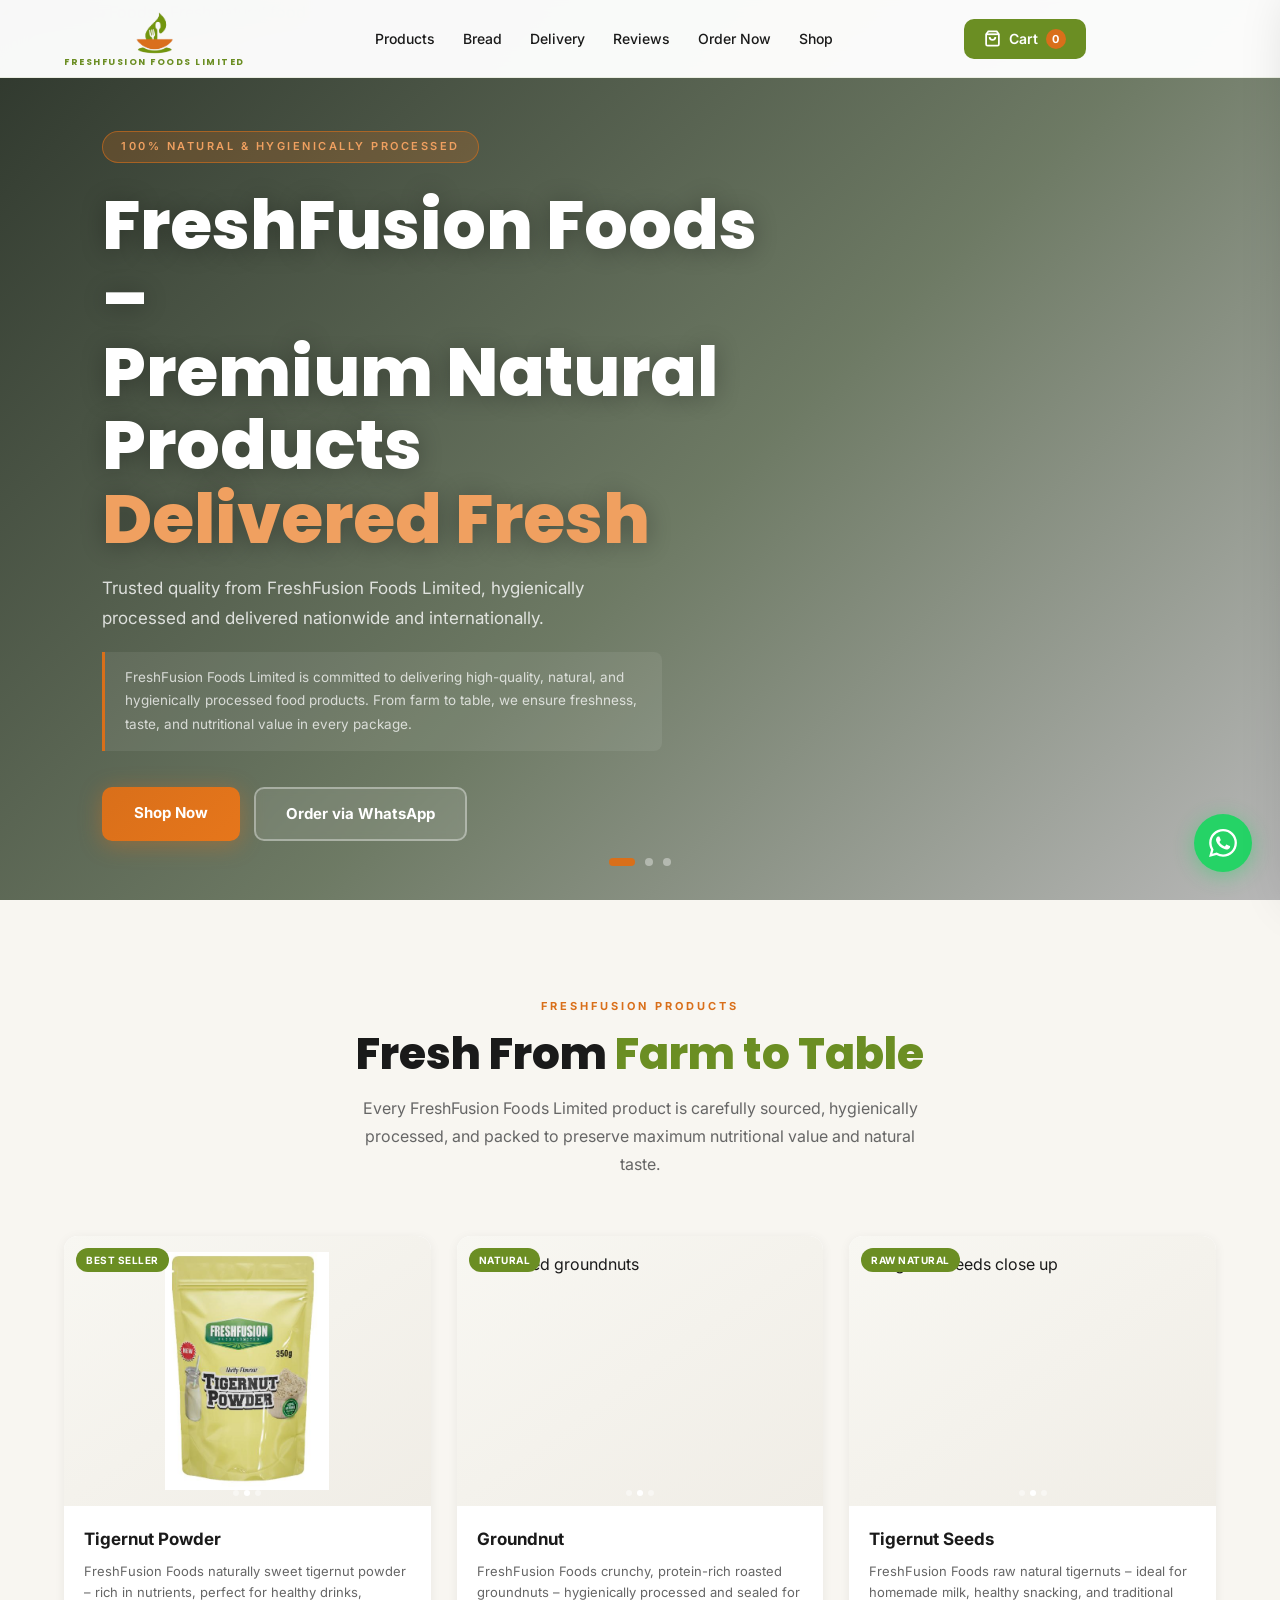
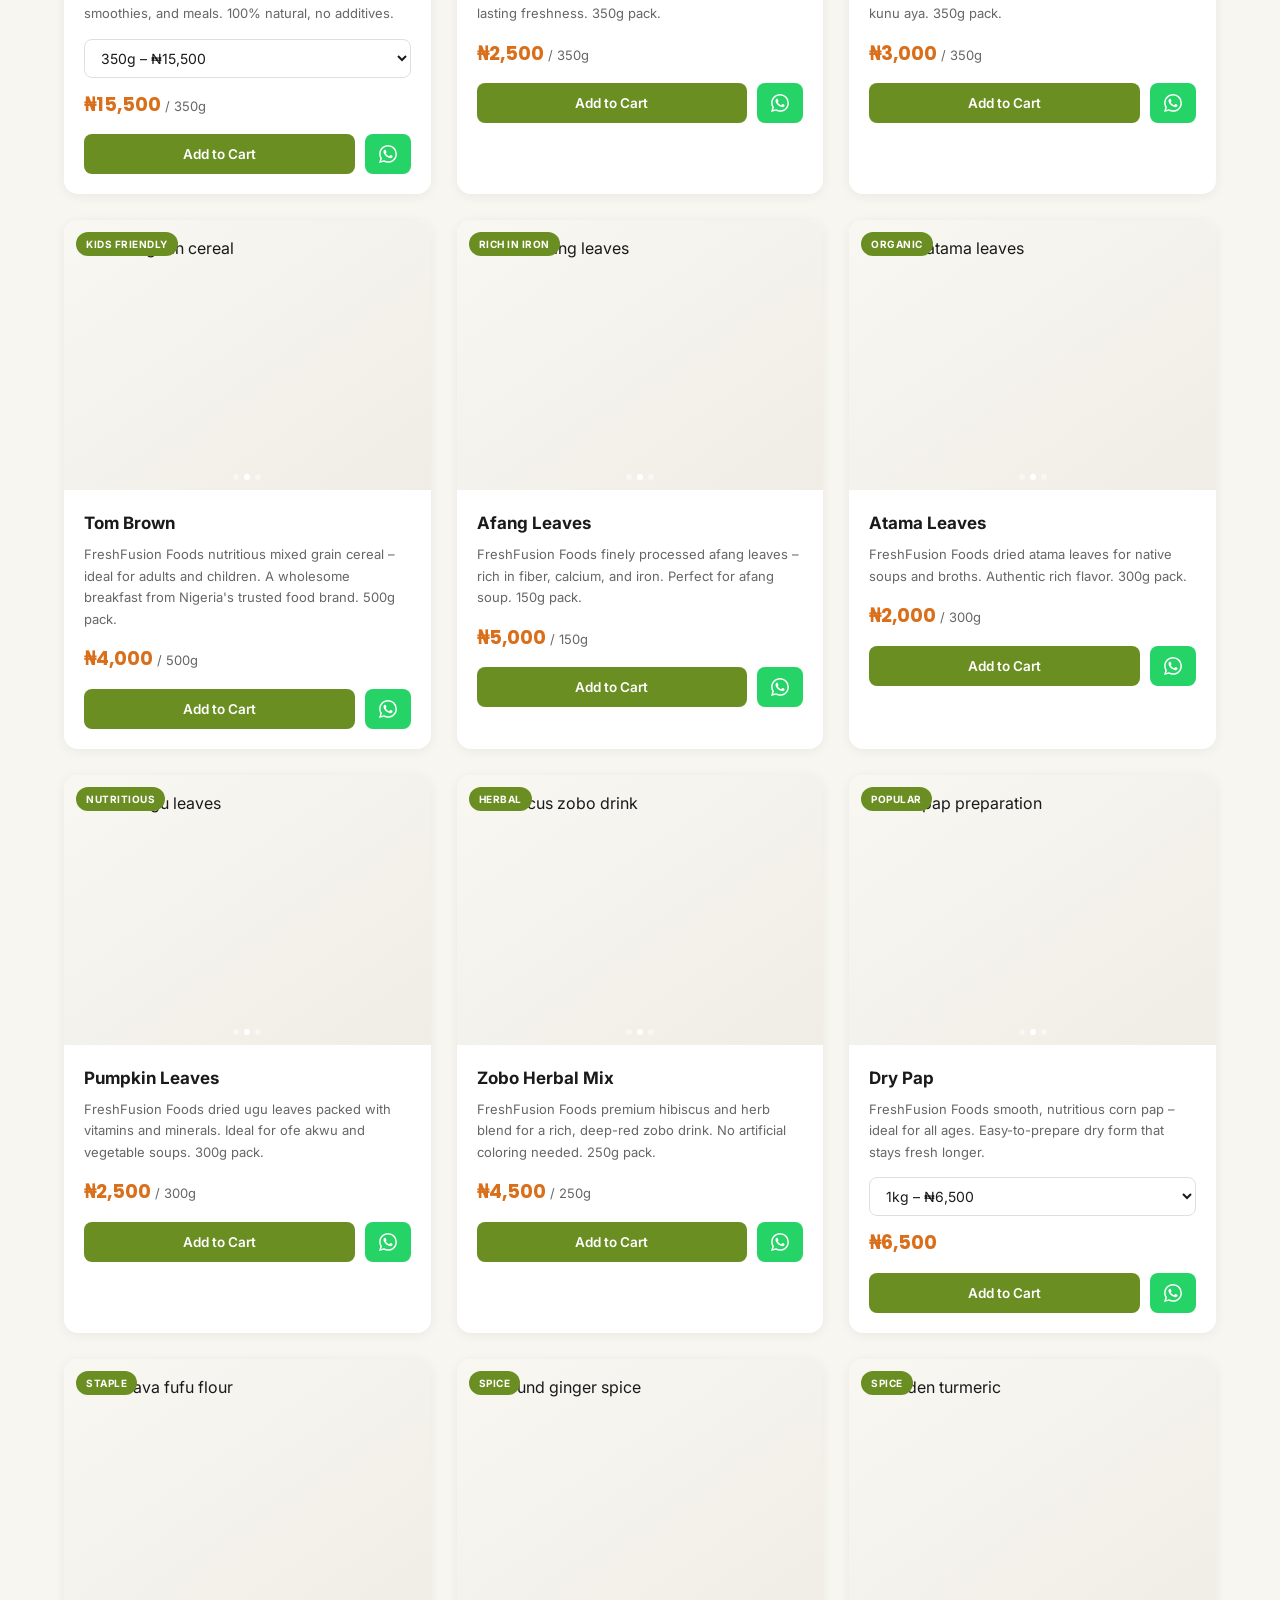
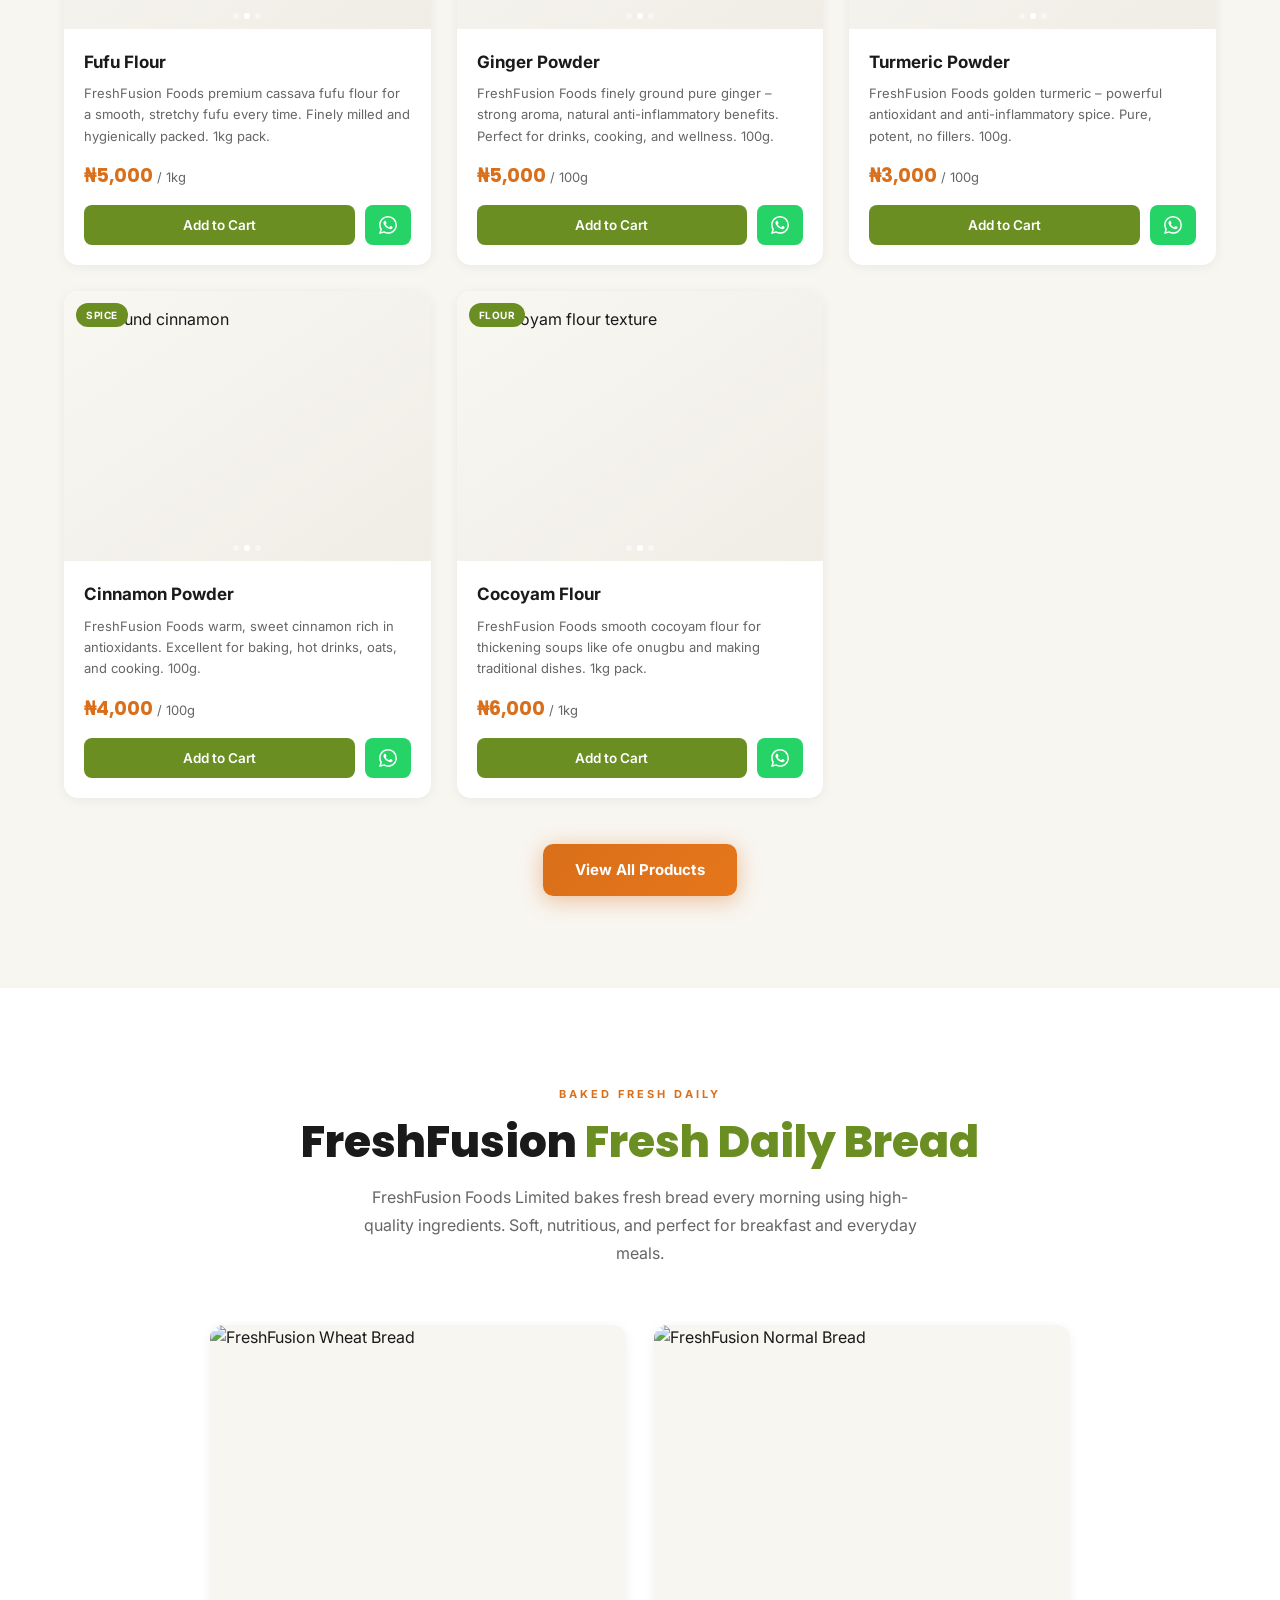
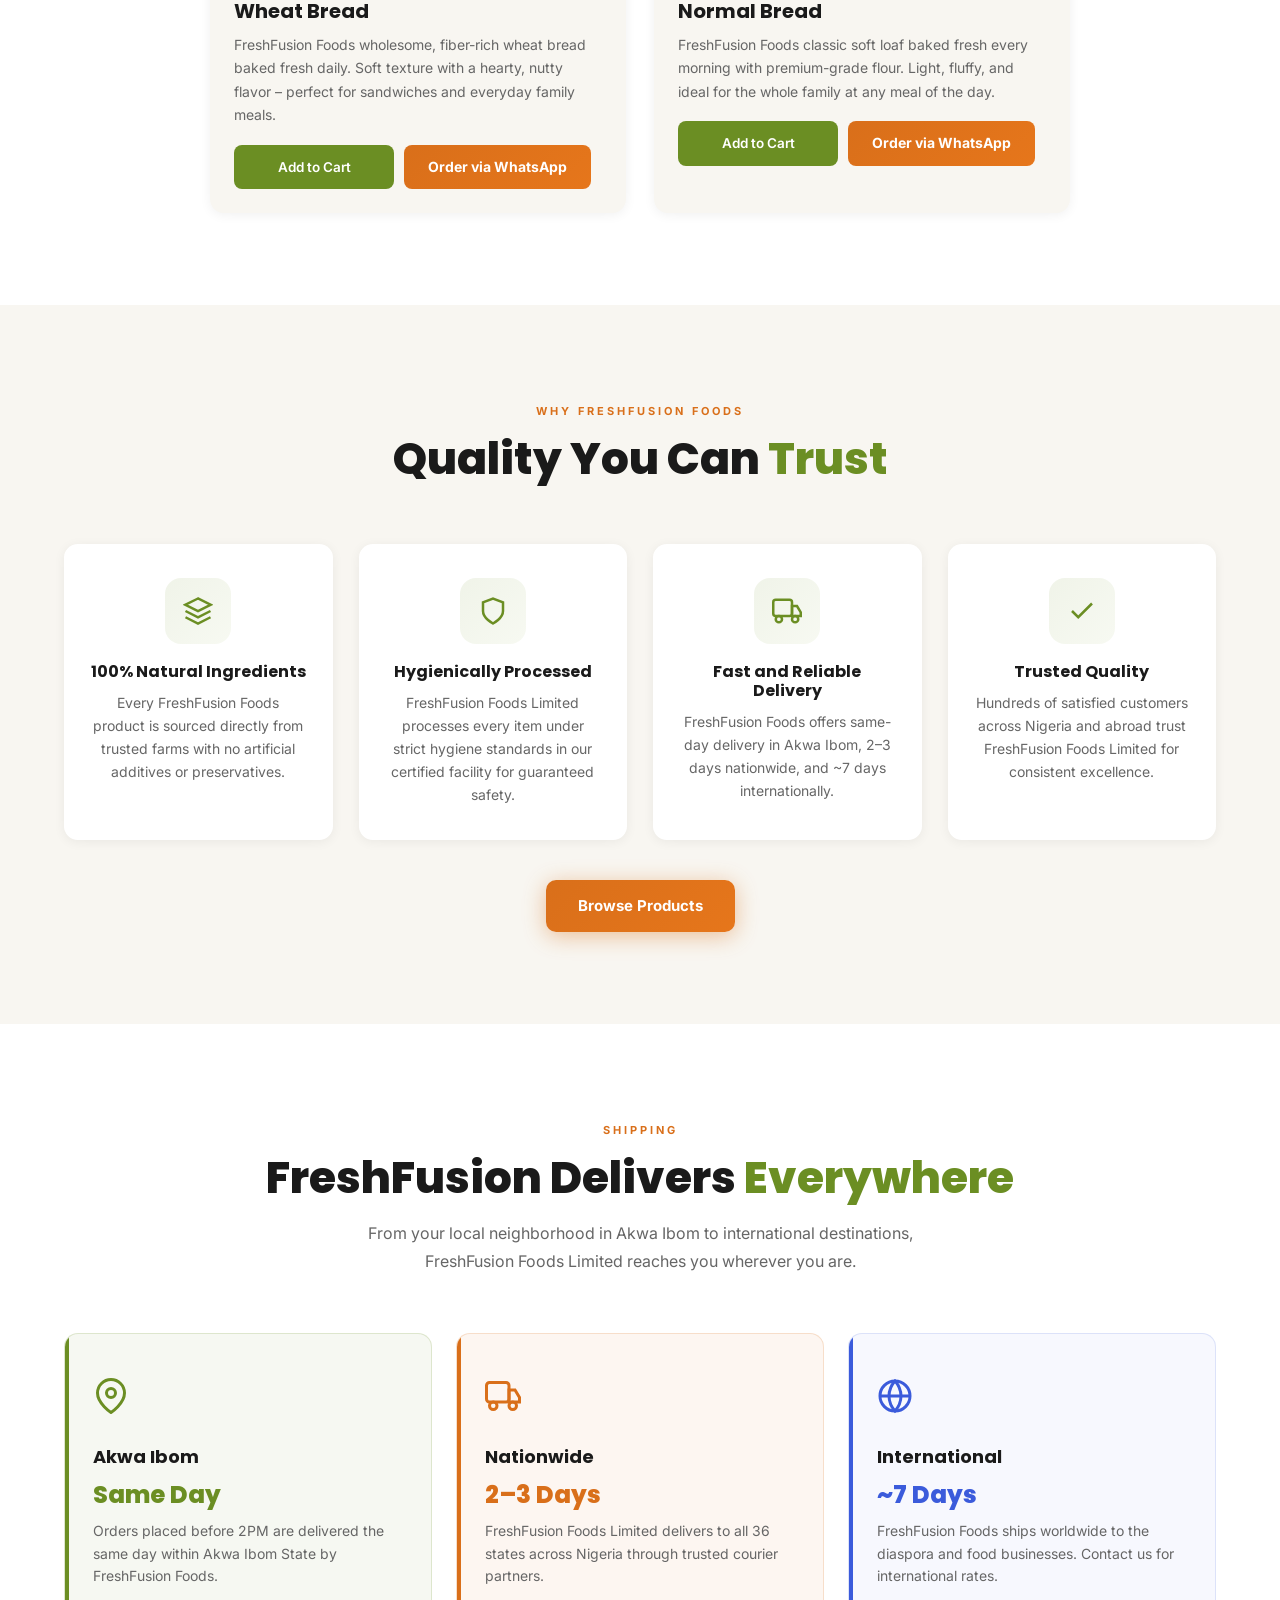
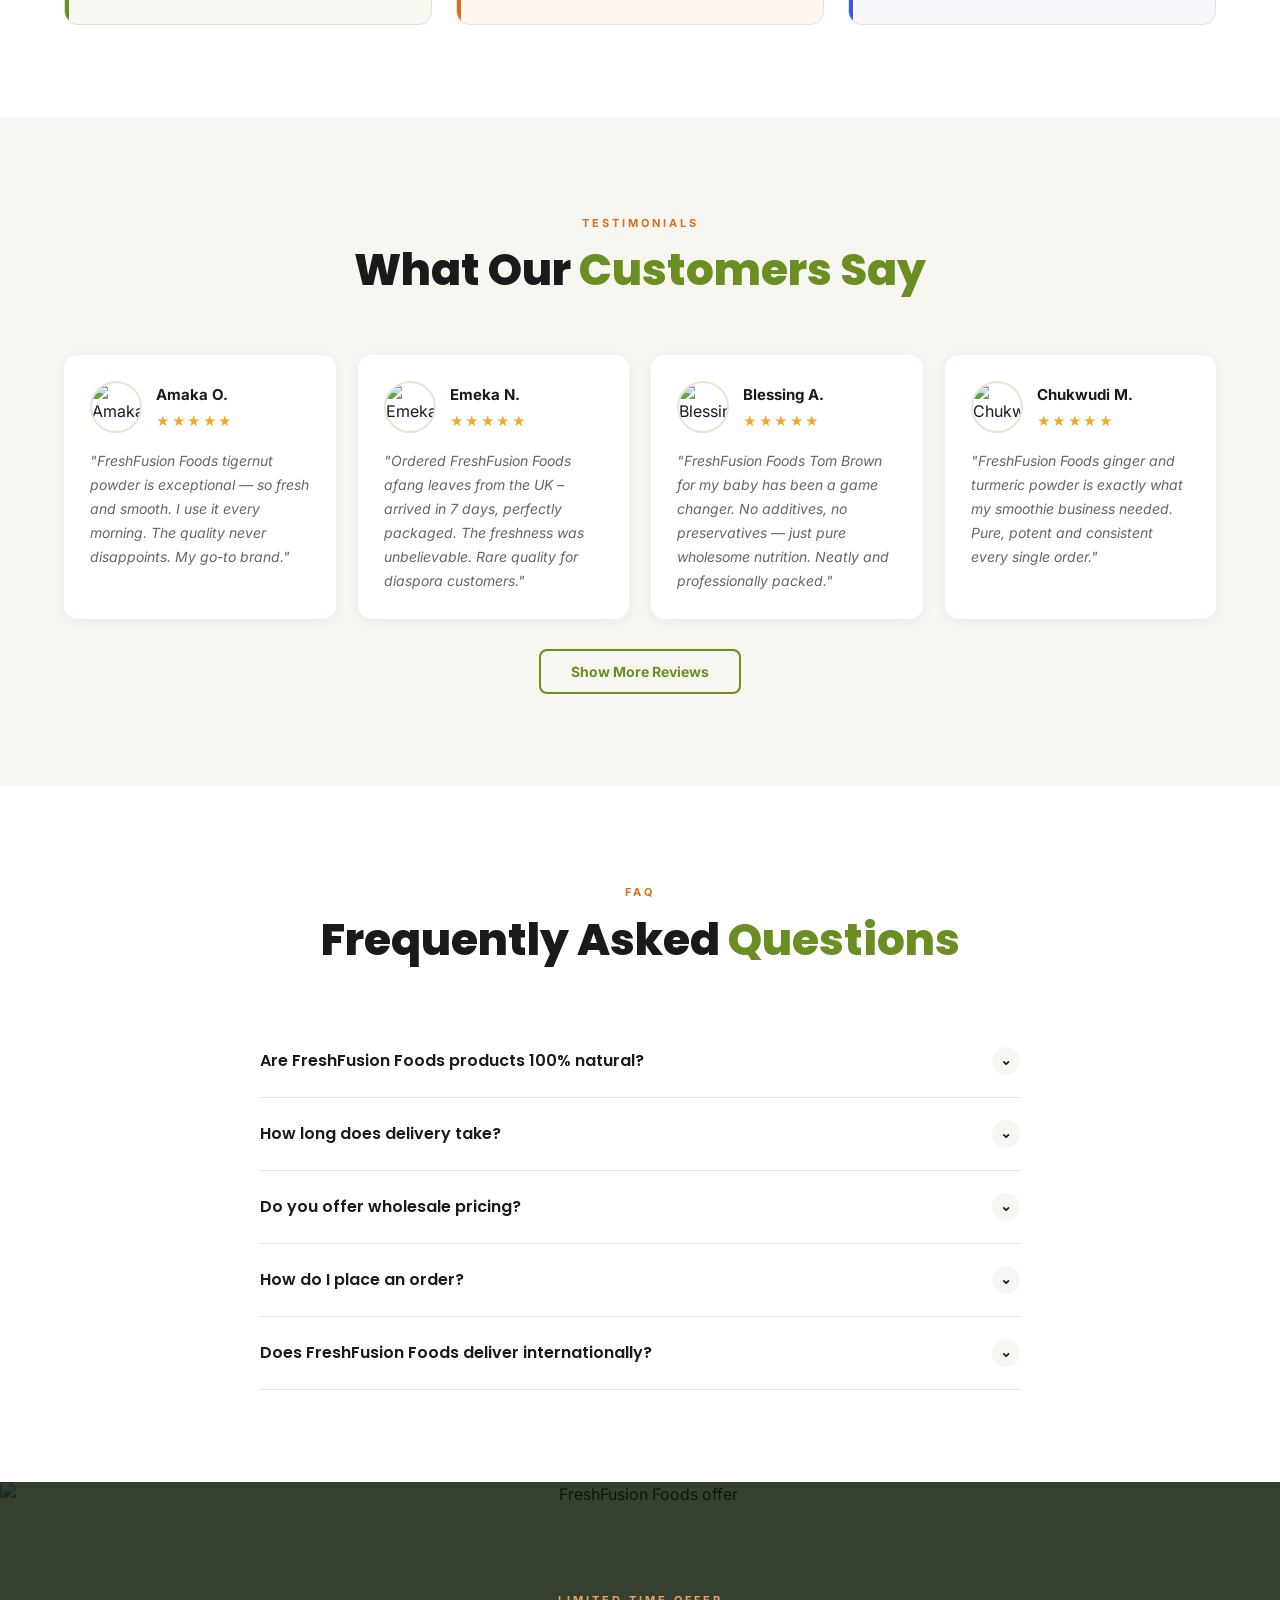
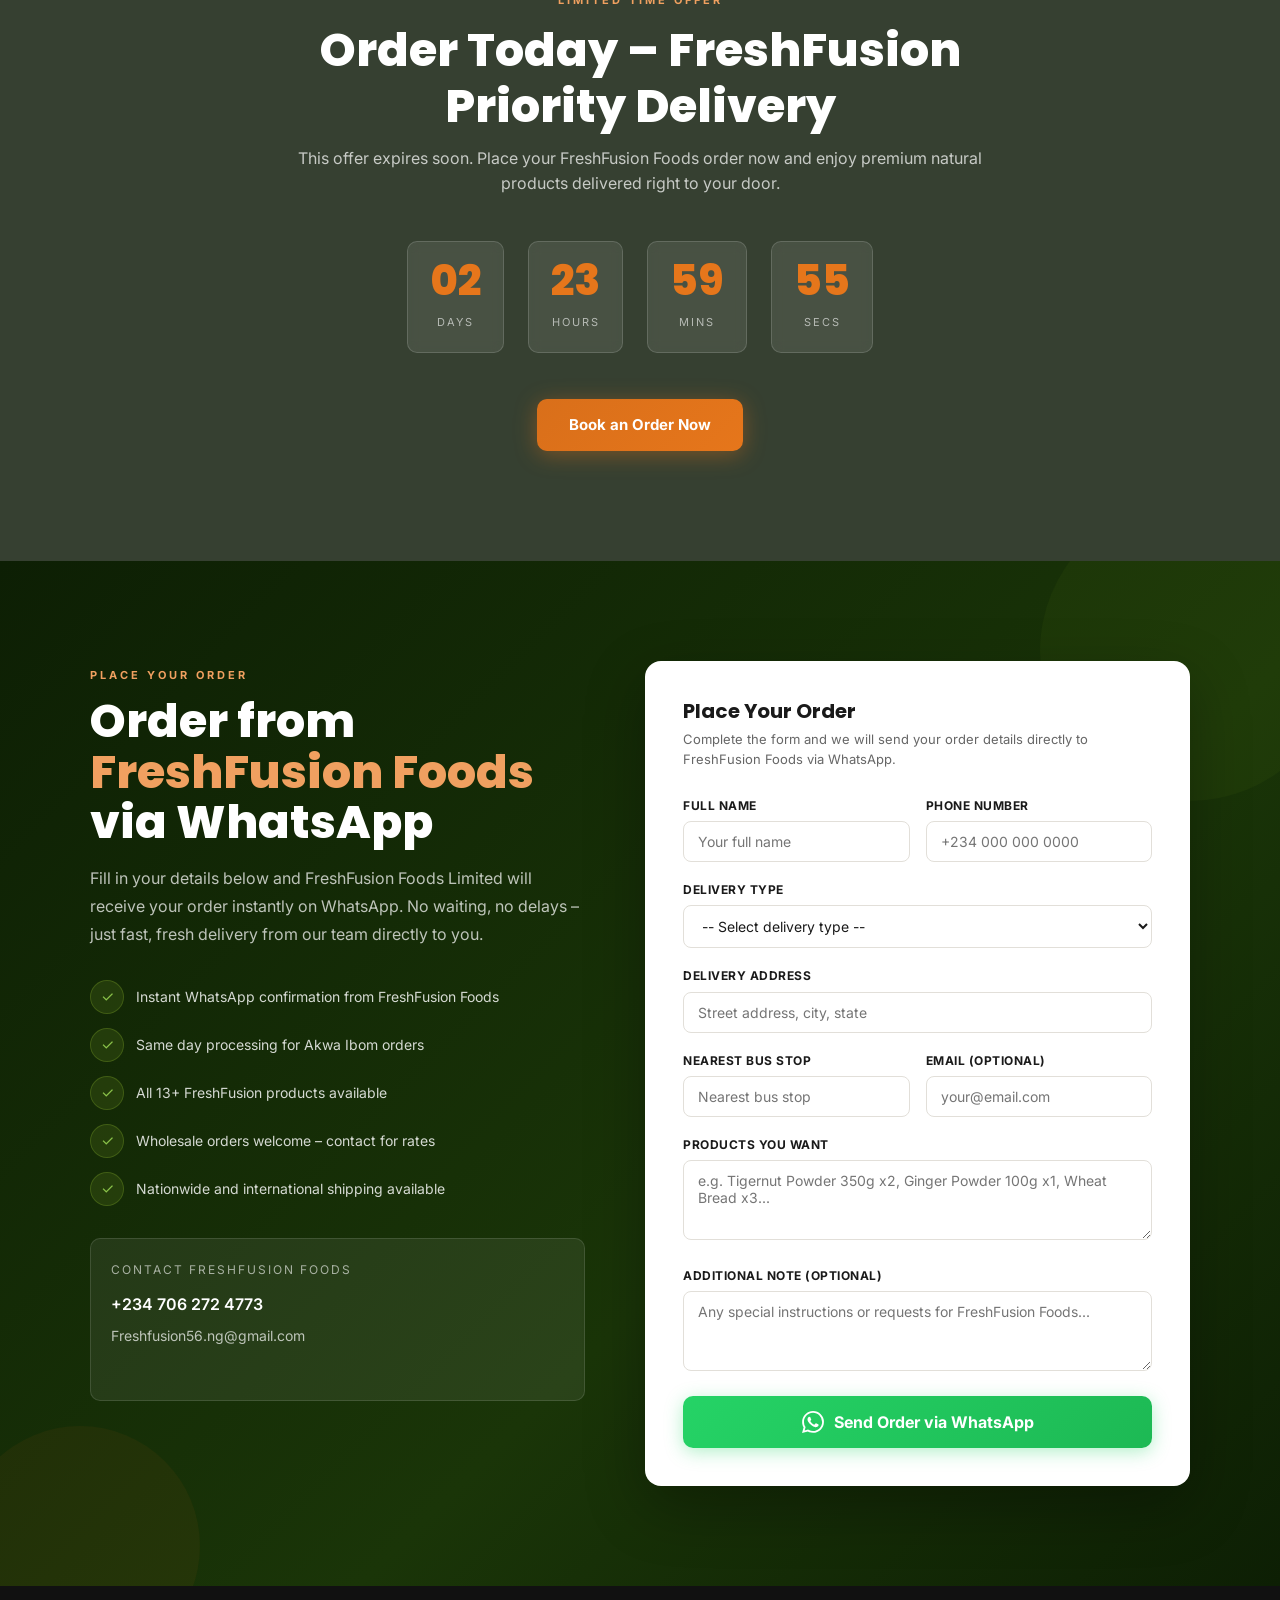
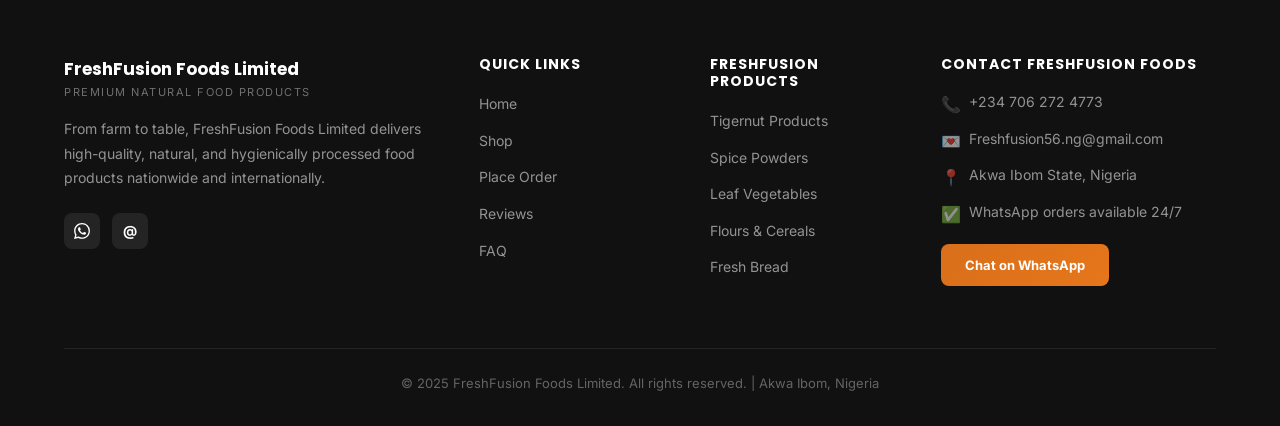
==== commit 2fda04c7: "ch" ====
--- a/index.html
+++ b/index.html
@@ -4,7 +4,7 @@
   <meta charset="UTF-8">
   <meta name="viewport" content="width=device-width, initial-scale=1.0">
   <title>FreshFusion Foods Limited – Premium Natural Food Products</title>
-  <meta name="description" content="Premium natural and hygienically processed food products. Delivered fresh nationwide and internationally.">
+  <meta name="description" content="FreshFusion Foods Limited delivers premium natural, hygienically processed food products. Tigernut powder, spices, flours and more – nationwide and international delivery.">
   <link rel="stylesheet" href="style.css">
   <link rel="stylesheet" href="https://unpkg.com/aos@2.3.1/dist/aos.css">
 </head>
@@ -13,7 +13,8 @@
 <!-- ===================== NAVBAR ===================== -->
 <nav class="navbar" id="navbar">
   <a href="index.html" class="nav-logo">
-    <img src="images/WhatsApp_Image_2026-04-01_at_9.13.54_AM-removebg-preview.png" alt="FreshFusion Foods Logo" class="nav-logo-img">
+    <img src="images/WhatsApp_Image_2026-04-01_at_9.13.54_AM-removebg-preview.png" alt="FreshFusion Foods Limited Logo" class="nav-logo-img">
+    <span class="nav-logo-name">FreshFusion Foods Limited</span>
   </a>
 
   <ul class="nav-links">
@@ -21,21 +22,20 @@
     <li><a href="#bread">Bread</a></li>
     <li><a href="#delivery">Delivery</a></li>
     <li><a href="#reviews">Reviews</a></li>
+    <li><a href="#book">Order Now</a></li>
     <li><a href="shop.html">Shop</a></li>
-    <li><a href="booking.html">Order</a></li>
   </ul>
 
   <div class="nav-right">
     <button class="nav-cart-btn">
-      <svg width="18" height="18" viewBox="0 0 24 24" fill="none" stroke="currentColor" stroke-width="2.5"><path d="M6 2L3 6v14a2 2 0 002 2h14a2 2 0 002-2V6l-3-4z"/><line x1="3" y1="6" x2="21" y2="6"/><path d="M16 10a4 4 0 01-8 0"/></svg>
+      <svg width="17" height="17" viewBox="0 0 24 24" fill="none" stroke="currentColor" stroke-width="2.5"><path d="M6 2L3 6v14a2 2 0 002 2h14a2 2 0 002-2V6l-3-4z"/><line x1="3" y1="6" x2="21" y2="6"/><path d="M16 10a4 4 0 01-8 0"/></svg>
       Cart <span class="cart-badge">0</span>
     </button>
   </div>
 
-  <!-- Mobile right side: cart + hamburger -->
   <div style="display:flex;align-items:center;gap:10px;">
     <button class="mobile-cart-btn" aria-label="Cart">
-      <svg width="18" height="18" viewBox="0 0 24 24" fill="none" stroke="currentColor" stroke-width="2.5"><path d="M6 2L3 6v14a2 2 0 002 2h14a2 2 0 002-2V6l-3-4z"/><line x1="3" y1="6" x2="21" y2="6"/><path d="M16 10a4 4 0 01-8 0"/></svg>
+      <svg width="17" height="17" viewBox="0 0 24 24" fill="none" stroke="currentColor" stroke-width="2.5"><path d="M6 2L3 6v14a2 2 0 002 2h14a2 2 0 002-2V6l-3-4z"/><line x1="3" y1="6" x2="21" y2="6"/><path d="M16 10a4 4 0 01-8 0"/></svg>
       <span class="mobile-cart-count">0</span>
     </button>
     <button class="hamburger" aria-label="Open Menu">
@@ -44,114 +44,110 @@
   </div>
 </nav>
 
-<!-- Mobile Menu -->
 <div class="mobile-menu">
   <a href="#products">Products</a>
   <a href="#bread">Bread</a>
   <a href="#delivery">Delivery</a>
   <a href="#reviews">Reviews</a>
+  <a href="#book">Order Now</a>
   <a href="shop.html">Shop All</a>
-  <a href="booking.html">Place Order</a>
 </div>
 
 <!-- ===================== HERO ===================== -->
 <section class="hero" id="home">
-  <!-- Slide 1 -->
   <div class="hero-slide">
-    <img src="https://images.unsplash.com/photo-1542838132-92c53300491e?w=1600&q=85" alt="Fresh natural food market">
+    <img src="https://images.unsplash.com/photo-1542838132-92c53300491e?w=1600&q=85" alt="FreshFusion Foods - Fresh natural food">
     <div class="hero-overlay"></div>
     <div class="hero-content">
       <div class="hero-inner">
         <span class="hero-badge">100% Natural &amp; Hygienically Processed</span>
-        <h1 class="hero-title">Premium Natural Food<br>Products <span>Delivered Fresh</span></h1>
-        <p class="hero-sub">Trusted quality, hygienically processed, delivered nationwide and internationally.</p>
+        <h1 class="hero-title">FreshFusion Foods –<br>Premium Natural Products<br><span>Delivered Fresh</span></h1>
+        <p class="hero-sub">Trusted quality from FreshFusion Foods Limited, hygienically processed and delivered nationwide and internationally.</p>
         <div class="hero-about">
           <p>FreshFusion Foods Limited is committed to delivering high-quality, natural, and hygienically processed food products. From farm to table, we ensure freshness, taste, and nutritional value in every package.</p>
         </div>
         <div class="hero-btns">
           <a href="shop.html" class="btn-primary">Shop Now</a>
-          <a href="https://wa.me/2349031538922?text=Hello%20FreshFusion%20Foods%2C%20I%20want%20to%20place%20an%20order." target="_blank" class="btn-ghost">Order via WhatsApp</a>
-        </div>
-      </div>
-    </div>
-  </div>
-
-  <!-- Slide 2 -->
+          <a href="https://wa.me/2347062724773?text=Hello%20FreshFusion%20Foods%2C%20I%20want%20to%20place%20an%20order." target="_blank" class="btn-ghost">Order via WhatsApp</a>
+        </div>
+      </div>
+    </div>
+  </div>
+
   <div class="hero-slide">
-    <img src="https://images.unsplash.com/photo-1506484381205-f7945653044d?w=1600&q=85" alt="Natural spices and grains">
+    <img src="https://images.unsplash.com/photo-1506484381205-f7945653044d?w=1600&q=85" alt="FreshFusion Foods - Natural spices and grains">
     <div class="hero-overlay"></div>
     <div class="hero-content">
       <div class="hero-inner">
         <span class="hero-badge">Farm to Table Freshness</span>
         <h1 class="hero-title">Pure Spices, Grains<br>&amp; <span>Herbal Blends</span></h1>
-        <p class="hero-sub">Ginger, turmeric, cinnamon, zobo mix and more — sourced directly from trusted farms.</p>
+        <p class="hero-sub">FreshFusion Foods Limited sources ginger, turmeric, cinnamon, zobo mix and more directly from trusted Nigerian farms.</p>
         <div class="hero-about">
-          <p>Every spice and grain we sell is carefully selected, cleaned, and processed to preserve its natural potency, flavor, and nutritional integrity from source to your kitchen.</p>
+          <p>Every spice and grain from FreshFusion Foods is carefully selected, cleaned, and processed to preserve its natural potency, flavor, and nutritional integrity from source to your kitchen.</p>
         </div>
         <div class="hero-btns">
           <a href="#products" class="btn-primary">View Products</a>
-          <a href="https://wa.me/2349031538922?text=Hello%2C%20I%20want%20to%20order%20spices." target="_blank" class="btn-ghost">Order via WhatsApp</a>
-        </div>
-      </div>
-    </div>
-  </div>
-
-  <!-- Slide 3 -->
+          <a href="https://wa.me/2347062724773?text=Hello%2C%20I%20want%20to%20order%20spices%20from%20FreshFusion%20Foods." target="_blank" class="btn-ghost">Order via WhatsApp</a>
+        </div>
+      </div>
+    </div>
+  </div>
+
   <div class="hero-slide">
-    <img src="https://images.unsplash.com/photo-1490645935967-10de6ba17061?w=1600&q=85" alt="Fresh nutritious food">
+    <img src="https://images.unsplash.com/photo-1490645935967-10de6ba17061?w=1600&q=85" alt="FreshFusion Foods - Fresh bread and cereals">
     <div class="hero-overlay"></div>
     <div class="hero-content">
       <div class="hero-inner">
         <span class="hero-badge">Same Day Delivery in Akwa Ibom</span>
         <h1 class="hero-title">Fresh Bread &amp;<br><span>Natural Cereals</span> Daily</h1>
-        <p class="hero-sub">Wheat bread, Tom Brown, Dry Pap, Fufu Flour — freshly prepared and delivered to your door.</p>
+        <p class="hero-sub">FreshFusion Foods Limited bakes fresh bread daily and packs cereals and flours hygienically for your family's health.</p>
         <div class="hero-about">
-          <p>Our bread is baked fresh every morning, and our cereals and flours are milled and packed hygienically so your family always gets the very best nutrition and taste.</p>
+          <p>From Tom Brown to Fufu Flour, FreshFusion Foods ensures every product meets the highest standards of quality, taste, and nutritional value before it reaches your table.</p>
         </div>
         <div class="hero-btns">
           <a href="#bread" class="btn-primary">Order Bread</a>
-          <a href="booking.html" class="btn-ghost">Checkout</a>
+          <a href="#book" class="btn-ghost">Book an Order</a>
         </div>
       </div>
     </div>
   </div>
 
   <div class="hero-dots">
-    <button class="hero-dot" aria-label="Slide 1"></button>
-    <button class="hero-dot" aria-label="Slide 2"></button>
-    <button class="hero-dot" aria-label="Slide 3"></button>
+    <button class="hero-dot"></button>
+    <button class="hero-dot"></button>
+    <button class="hero-dot"></button>
   </div>
 </section>
 
 <!-- ===================== PRODUCTS ===================== -->
 <section class="section section-bg" id="products">
   <div class="section-header section-center" data-aos="fade-up">
-    <span class="section-label">Our Products</span>
+    <span class="section-label">FreshFusion Products</span>
     <h2 class="section-title">Fresh From <span>Farm to Table</span></h2>
-    <p class="section-desc">Every product is carefully sourced, hygienically processed, and packed to preserve maximum nutritional value.</p>
+    <p class="section-desc">Every FreshFusion Foods Limited product is carefully sourced, hygienically processed, and packed to preserve maximum nutritional value and natural taste.</p>
   </div>
   <div class="products-grid">
 
-    <!-- Tigernut Powder -->
-    <div class="product-card" data-product data-name="Tigernut Powder" data-price="14000" data-aos="fade-up">
+    <!-- Tigernut Powder – real product image, updated prices -->
+    <div class="product-card" data-product data-name="Tigernut Powder" data-price="15500" data-aos="fade-up">
       <div class="product-img-wrap">
         <span class="product-tag">Best Seller</span>
-        <img src="https://images.unsplash.com/photo-1586201375761-83865001e31c?w=600&q=80" alt="Tigernut Powder">
-        <img src="https://images.unsplash.com/photo-1574323347407-f5e1ad6d020b?w=600&q=80" alt="Tigernut Powder 2">
-        <img src="https://images.unsplash.com/photo-1609501676725-7186f017a4b7?w=600&q=80" alt="Tigernut Powder 3">
+        <img src="tigernut.jpeg" alt="FreshFusion Tigernut Powder 350g">
+        <img src="images/tigernut.jpeg" alt="Tigernut Powder preparation">
+        <img src="https://images.unsplash.com/photo-1609501676725-7186f017a4b7?w=600&q=80" alt="Tigernut drink result">
         <div class="img-dots"><button class="img-dot"></button><button class="img-dot"></button><button class="img-dot"></button></div>
       </div>
       <div class="product-body">
         <div class="product-name">Tigernut Powder</div>
-        <div class="product-desc">Naturally sweet and rich in nutrients, perfect for healthy drinks and meals.</div>
-        <select class="size-select">
-          <option value="1kg" data-price="14000">1kg – &#8358;14,000</option>
-          <option value="500g" data-price="7500">500g – &#8358;7,500</option>
+        <div class="product-desc">FreshFusion Foods naturally sweet tigernut powder – rich in nutrients, perfect for healthy drinks, smoothies, and meals. 100% natural, no additives.</div>
+        <select class="size-select" onchange="this.closest('[data-product]').querySelector('.product-price').textContent=this.selectedOptions[0].dataset.label">
+          <option value="350g" data-price="15500" data-label="&#8358;15,500 / 350g">350g – &#8358;15,500</option>
+          <option value="1kg" data-price="15000" data-label="&#8358;15,000 / 1kg">1kg – &#8358;15,000</option>
         </select>
-        <div class="product-price">&#8358;14,000</div>
-        <div class="product-actions">
-          <button class="btn-cart">Add to Cart</button>
-          <a href="https://wa.me/2349031538922?text=Hello%2C%20I%20want%20to%20order%20Tigernut%20Powder" target="_blank" class="btn-wa"><svg width="18" height="18" viewBox="0 0 24 24" fill="white"><path d="M17.472 14.382c-.297-.149-1.758-.867-2.03-.967-.273-.099-.471-.148-.67.15-.197.297-.767.966-.94 1.164-.173.199-.347.223-.644.075-.297-.15-1.255-.463-2.39-1.475-.883-.788-1.48-1.761-1.653-2.059-.173-.297-.018-.458.13-.606.134-.133.298-.347.446-.52.149-.174.198-.298.298-.497.099-.198.05-.371-.025-.52-.075-.149-.669-1.612-.916-2.207-.242-.579-.487-.5-.669-.51-.173-.008-.371-.01-.57-.01-.198 0-.52.074-.792.372-.272.297-1.04 1.016-1.04 2.479 0 1.462 1.065 2.875 1.213 3.074.149.198 2.096 3.2 5.077 4.487.709.306 1.262.489 1.694.625.712.227 1.36.195 1.871.118.571-.085 1.758-.719 2.006-1.413.248-.694.248-1.289.173-1.413-.074-.124-.272-.198-.57-.347m-5.421 7.403h-.004a9.87 9.87 0 01-5.031-1.378l-.361-.214-3.741.982.998-3.648-.235-.374a9.86 9.86 0 01-1.51-5.26c.001-5.45 4.436-9.884 9.888-9.884 2.64 0 5.122 1.03 6.988 2.898a9.825 9.825 0 012.893 6.994c-.003 5.45-4.437 9.884-9.885 9.884m8.413-18.297A11.815 11.815 0 0012.05 0C5.495 0 .16 5.335.157 11.892c0 2.096.547 4.142 1.588 5.945L.057 24l6.305-1.654a11.882 11.882 0 005.683 1.448h.005c6.554 0 11.89-5.335 11.893-11.893a11.821 11.821 0 00-3.48-8.413z"/></svg></a>
+        <div class="product-price">&#8358;15,500 <small>/ 350g</small></div>
+        <div class="product-actions">
+          <button class="btn-cart">Add to Cart</button>
+          <a href="https://wa.me/2347062724773?text=Hello%20FreshFusion%20Foods%2C%20I%20want%20to%20order%20Tigernut%20Powder" target="_blank" class="btn-wa"><svg width="18" height="18" viewBox="0 0 24 24" fill="white"><path d="M17.472 14.382c-.297-.149-1.758-.867-2.03-.967-.273-.099-.471-.148-.67.15-.197.297-.767.966-.94 1.164-.173.199-.347.223-.644.075-.297-.15-1.255-.463-2.39-1.475-.883-.788-1.48-1.761-1.653-2.059-.173-.297-.018-.458.13-.606.134-.133.298-.347.446-.52.149-.174.198-.298.298-.497.099-.198.05-.371-.025-.52-.075-.149-.669-1.612-.916-2.207-.242-.579-.487-.5-.669-.51-.173-.008-.371-.01-.57-.01-.198 0-.52.074-.792.372-.272.297-1.04 1.016-1.04 2.479 0 1.462 1.065 2.875 1.213 3.074.149.198 2.096 3.2 5.077 4.487.709.306 1.262.489 1.694.625.712.227 1.36.195 1.871.118.571-.085 1.758-.719 2.006-1.413.248-.694.248-1.289.173-1.413-.074-.124-.272-.198-.57-.347m-5.421 7.403h-.004a9.87 9.87 0 01-5.031-1.378l-.361-.214-3.741.982.998-3.648-.235-.374a9.86 9.86 0 01-1.51-5.26c.001-5.45 4.436-9.884 9.888-9.884 2.64 0 5.122 1.03 6.988 2.898a9.825 9.825 0 012.893 6.994c-.003 5.45-4.437 9.884-9.885 9.884m8.413-18.297A11.815 11.815 0 0012.05 0C5.495 0 .16 5.335.157 11.892c0 2.096.547 4.142 1.588 5.945L.057 24l6.305-1.654a11.882 11.882 0 005.683 1.448h.005c6.554 0 11.89-5.335 11.893-11.893a11.821 11.821 0 00-3.48-8.413z"/></svg></a>
         </div>
       </div>
     </div>
@@ -160,18 +156,18 @@
     <div class="product-card" data-product data-name="Groundnut" data-price="2500" data-aos="fade-up" data-aos-delay="60">
       <div class="product-img-wrap">
         <span class="product-tag">Natural</span>
-        <img src="https://images.unsplash.com/photo-1567306226408-c60e6438e93f?w=600&q=80" alt="Groundnut">
-        <img src="https://images.unsplash.com/photo-1605289982774-9a6fef564df8?w=600&q=80" alt="Groundnut 2">
-        <img src="https://images.unsplash.com/photo-1574323347407-f5e1ad6d020b?w=600&q=80" alt="Groundnut 3">
+        <img src="https://images.unsplash.com/photo-1567306226408-c60e6438e93f?w=600&q=80" alt="FreshFusion Groundnut">
+        <img src="https://images.unsplash.com/photo-1605289982774-9a6fef564df8?w=600&q=80" alt="Roasted groundnuts">
+        <img src="https://images.unsplash.com/photo-1574323347407-f5e1ad6d020b?w=600&q=80" alt="Groundnut pack">
         <div class="img-dots"><button class="img-dot"></button><button class="img-dot"></button><button class="img-dot"></button></div>
       </div>
       <div class="product-body">
         <div class="product-name">Groundnut</div>
-        <div class="product-desc">Crunchy, protein-rich roasted groundnuts processed for freshness. 350g pack.</div>
+        <div class="product-desc">FreshFusion Foods crunchy, protein-rich roasted groundnuts – hygienically processed and sealed for lasting freshness. 350g pack.</div>
         <div class="product-price">&#8358;2,500 <small>/ 350g</small></div>
         <div class="product-actions">
           <button class="btn-cart">Add to Cart</button>
-          <a href="https://wa.me/2349031538922?text=Hello%2C%20I%20want%20to%20order%20Groundnut" target="_blank" class="btn-wa"><svg width="18" height="18" viewBox="0 0 24 24" fill="white"><path d="M17.472 14.382c-.297-.149-1.758-.867-2.03-.967-.273-.099-.471-.148-.67.15-.197.297-.767.966-.94 1.164-.173.199-.347.223-.644.075-.297-.15-1.255-.463-2.39-1.475-.883-.788-1.48-1.761-1.653-2.059-.173-.297-.018-.458.13-.606.134-.133.298-.347.446-.52.149-.174.198-.298.298-.497.099-.198.05-.371-.025-.52-.075-.149-.669-1.612-.916-2.207-.242-.579-.487-.5-.669-.51-.173-.008-.371-.01-.57-.01-.198 0-.52.074-.792.372-.272.297-1.04 1.016-1.04 2.479 0 1.462 1.065 2.875 1.213 3.074.149.198 2.096 3.2 5.077 4.487.709.306 1.262.489 1.694.625.712.227 1.36.195 1.871.118.571-.085 1.758-.719 2.006-1.413.248-.694.248-1.289.173-1.413-.074-.124-.272-.198-.57-.347m-5.421 7.403h-.004a9.87 9.87 0 01-5.031-1.378l-.361-.214-3.741.982.998-3.648-.235-.374a9.86 9.86 0 01-1.51-5.26c.001-5.45 4.436-9.884 9.888-9.884 2.64 0 5.122 1.03 6.988 2.898a9.825 9.825 0 012.893 6.994c-.003 5.45-4.437 9.884-9.885 9.884m8.413-18.297A11.815 11.815 0 0012.05 0C5.495 0 .16 5.335.157 11.892c0 2.096.547 4.142 1.588 5.945L.057 24l6.305-1.654a11.882 11.882 0 005.683 1.448h.005c6.554 0 11.89-5.335 11.893-11.893a11.821 11.821 0 00-3.48-8.413z"/></svg></a>
+          <a href="https://wa.me/2347062724773?text=Hello%20FreshFusion%20Foods%2C%20I%20want%20to%20order%20Groundnut%20350g" target="_blank" class="btn-wa"><svg width="18" height="18" viewBox="0 0 24 24" fill="white"><path d="M17.472 14.382c-.297-.149-1.758-.867-2.03-.967-.273-.099-.471-.148-.67.15-.197.297-.767.966-.94 1.164-.173.199-.347.223-.644.075-.297-.15-1.255-.463-2.39-1.475-.883-.788-1.48-1.761-1.653-2.059-.173-.297-.018-.458.13-.606.134-.133.298-.347.446-.52.149-.174.198-.298.298-.497.099-.198.05-.371-.025-.52-.075-.149-.669-1.612-.916-2.207-.242-.579-.487-.5-.669-.51-.173-.008-.371-.01-.57-.01-.198 0-.52.074-.792.372-.272.297-1.04 1.016-1.04 2.479 0 1.462 1.065 2.875 1.213 3.074.149.198 2.096 3.2 5.077 4.487.709.306 1.262.489 1.694.625.712.227 1.36.195 1.871.118.571-.085 1.758-.719 2.006-1.413.248-.694.248-1.289.173-1.413-.074-.124-.272-.198-.57-.347m-5.421 7.403h-.004a9.87 9.87 0 01-5.031-1.378l-.361-.214-3.741.982.998-3.648-.235-.374a9.86 9.86 0 01-1.51-5.26c.001-5.45 4.436-9.884 9.888-9.884 2.64 0 5.122 1.03 6.988 2.898a9.825 9.825 0 012.893 6.994c-.003 5.45-4.437 9.884-9.885 9.884m8.413-18.297A11.815 11.815 0 0012.05 0C5.495 0 .16 5.335.157 11.892c0 2.096.547 4.142 1.588 5.945L.057 24l6.305-1.654a11.882 11.882 0 005.683 1.448h.005c6.554 0 11.89-5.335 11.893-11.893a11.821 11.821 0 00-3.48-8.413z"/></svg></a>
         </div>
       </div>
     </div>
@@ -180,18 +176,18 @@
     <div class="product-card" data-product data-name="Tigernut Seeds" data-price="3000" data-aos="fade-up" data-aos-delay="120">
       <div class="product-img-wrap">
         <span class="product-tag">Raw Natural</span>
-        <img src="images/tigernutseeds.jpeg" alt="Tigernut Seeds">
-        <img src="images/tigernutseeds.jpeg" alt="Tigernut Seeds 2">
-        <img src="images/tigernutseeds.jpeg" alt="Tigernut Seeds 3">
+        <img src="https://images.unsplash.com/photo-1563636619-e9143da7973b?w=600&q=80" alt="FreshFusion Tigernut Seeds">
+        <img src="https://images.unsplash.com/photo-1574323347407-f5e1ad6d020b?w=600&q=80" alt="Tigernut seeds close up">
+        <img src="https://images.unsplash.com/photo-1609501676725-7186f017a4b7?w=600&q=80" alt="Tigernut milk">
         <div class="img-dots"><button class="img-dot"></button><button class="img-dot"></button><button class="img-dot"></button></div>
       </div>
       <div class="product-body">
         <div class="product-name">Tigernut Seeds</div>
-        <div class="product-desc">Raw natural tigernuts ideal for milk production and healthy snacking. 350g pack.</div>
+        <div class="product-desc">FreshFusion Foods raw natural tigernuts – ideal for homemade milk, healthy snacking, and traditional kunu aya. 350g pack.</div>
         <div class="product-price">&#8358;3,000 <small>/ 350g</small></div>
         <div class="product-actions">
           <button class="btn-cart">Add to Cart</button>
-          <a href="https://wa.me/2349031538922?text=Hello%2C%20I%20want%20to%20order%20Tigernut%20Seeds" target="_blank" class="btn-wa"><svg width="18" height="18" viewBox="0 0 24 24" fill="white"><path d="M17.472 14.382c-.297-.149-1.758-.867-2.03-.967-.273-.099-.471-.148-.67.15-.197.297-.767.966-.94 1.164-.173.199-.347.223-.644.075-.297-.15-1.255-.463-2.39-1.475-.883-.788-1.48-1.761-1.653-2.059-.173-.297-.018-.458.13-.606.134-.133.298-.347.446-.52.149-.174.198-.298.298-.497.099-.198.05-.371-.025-.52-.075-.149-.669-1.612-.916-2.207-.242-.579-.487-.5-.669-.51-.173-.008-.371-.01-.57-.01-.198 0-.52.074-.792.372-.272.297-1.04 1.016-1.04 2.479 0 1.462 1.065 2.875 1.213 3.074.149.198 2.096 3.2 5.077 4.487.709.306 1.262.489 1.694.625.712.227 1.36.195 1.871.118.571-.085 1.758-.719 2.006-1.413.248-.694.248-1.289.173-1.413-.074-.124-.272-.198-.57-.347m-5.421 7.403h-.004a9.87 9.87 0 01-5.031-1.378l-.361-.214-3.741.982.998-3.648-.235-.374a9.86 9.86 0 01-1.51-5.26c.001-5.45 4.436-9.884 9.888-9.884 2.64 0 5.122 1.03 6.988 2.898a9.825 9.825 0 012.893 6.994c-.003 5.45-4.437 9.884-9.885 9.884m8.413-18.297A11.815 11.815 0 0012.05 0C5.495 0 .16 5.335.157 11.892c0 2.096.547 4.142 1.588 5.945L.057 24l6.305-1.654a11.882 11.882 0 005.683 1.448h.005c6.554 0 11.89-5.335 11.893-11.893a11.821 11.821 0 00-3.48-8.413z"/></svg></a>
+          <a href="https://wa.me/2347062724773?text=Hello%20FreshFusion%20Foods%2C%20I%20want%20to%20order%20Tigernut%20Seeds" target="_blank" class="btn-wa"><svg width="18" height="18" viewBox="0 0 24 24" fill="white"><path d="M17.472 14.382c-.297-.149-1.758-.867-2.03-.967-.273-.099-.471-.148-.67.15-.197.297-.767.966-.94 1.164-.173.199-.347.223-.644.075-.297-.15-1.255-.463-2.39-1.475-.883-.788-1.48-1.761-1.653-2.059-.173-.297-.018-.458.13-.606.134-.133.298-.347.446-.52.149-.174.198-.298.298-.497.099-.198.05-.371-.025-.52-.075-.149-.669-1.612-.916-2.207-.242-.579-.487-.5-.669-.51-.173-.008-.371-.01-.57-.01-.198 0-.52.074-.792.372-.272.297-1.04 1.016-1.04 2.479 0 1.462 1.065 2.875 1.213 3.074.149.198 2.096 3.2 5.077 4.487.709.306 1.262.489 1.694.625.712.227 1.36.195 1.871.118.571-.085 1.758-.719 2.006-1.413.248-.694.248-1.289.173-1.413-.074-.124-.272-.198-.57-.347m-5.421 7.403h-.004a9.87 9.87 0 01-5.031-1.378l-.361-.214-3.741.982.998-3.648-.235-.374a9.86 9.86 0 01-1.51-5.26c.001-5.45 4.436-9.884 9.888-9.884 2.64 0 5.122 1.03 6.988 2.898a9.825 9.825 0 012.893 6.994c-.003 5.45-4.437 9.884-9.885 9.884m8.413-18.297A11.815 11.815 0 0012.05 0C5.495 0 .16 5.335.157 11.892c0 2.096.547 4.142 1.588 5.945L.057 24l6.305-1.654a11.882 11.882 0 005.683 1.448h.005c6.554 0 11.89-5.335 11.893-11.893a11.821 11.821 0 00-3.48-8.413z"/></svg></a>
         </div>
       </div>
     </div>
@@ -200,18 +196,18 @@
     <div class="product-card" data-product data-name="Tom Brown" data-price="4000" data-aos="fade-up">
       <div class="product-img-wrap">
         <span class="product-tag">Kids Friendly</span>
-        <img src="images/tombrown.jpeg" alt="Tom Brown">
-        <img src="images/tombrown.jpeg" alt="Tom Brown 2">
-        <img src="images/tombrown.jpeg" alt="Tom Brown 3">
+        <img src="https://images.unsplash.com/photo-1582735689369-4fe89db7114c?w=600&q=80" alt="FreshFusion Tom Brown cereal">
+        <img src="https://images.unsplash.com/photo-1574323347407-f5e1ad6d020b?w=600&q=80" alt="Mixed grain cereal">
+        <img src="https://images.unsplash.com/photo-1509440159596-0249088772ff?w=600&q=80" alt="Tom Brown nutrition">
         <div class="img-dots"><button class="img-dot"></button><button class="img-dot"></button><button class="img-dot"></button></div>
       </div>
       <div class="product-body">
         <div class="product-name">Tom Brown</div>
-        <div class="product-desc">A nutritious mixed grain cereal ideal for both adults and children. 500g pack.</div>
+        <div class="product-desc">FreshFusion Foods nutritious mixed grain cereal – ideal for adults and children. A wholesome breakfast from Nigeria's trusted food brand. 500g pack.</div>
         <div class="product-price">&#8358;4,000 <small>/ 500g</small></div>
         <div class="product-actions">
           <button class="btn-cart">Add to Cart</button>
-          <a href="https://wa.me/2349031538922?text=Hello%2C%20I%20want%20to%20order%20Tom%20Brown" target="_blank" class="btn-wa"><svg width="18" height="18" viewBox="0 0 24 24" fill="white"><path d="M17.472 14.382c-.297-.149-1.758-.867-2.03-.967-.273-.099-.471-.148-.67.15-.197.297-.767.966-.94 1.164-.173.199-.347.223-.644.075-.297-.15-1.255-.463-2.39-1.475-.883-.788-1.48-1.761-1.653-2.059-.173-.297-.018-.458.13-.606.134-.133.298-.347.446-.52.149-.174.198-.298.298-.497.099-.198.05-.371-.025-.52-.075-.149-.669-1.612-.916-2.207-.242-.579-.487-.5-.669-.51-.173-.008-.371-.01-.57-.01-.198 0-.52.074-.792.372-.272.297-1.04 1.016-1.04 2.479 0 1.462 1.065 2.875 1.213 3.074.149.198 2.096 3.2 5.077 4.487.709.306 1.262.489 1.694.625.712.227 1.36.195 1.871.118.571-.085 1.758-.719 2.006-1.413.248-.694.248-1.289.173-1.413-.074-.124-.272-.198-.57-.347m-5.421 7.403h-.004a9.87 9.87 0 01-5.031-1.378l-.361-.214-3.741.982.998-3.648-.235-.374a9.86 9.86 0 01-1.51-5.26c.001-5.45 4.436-9.884 9.888-9.884 2.64 0 5.122 1.03 6.988 2.898a9.825 9.825 0 012.893 6.994c-.003 5.45-4.437 9.884-9.885 9.884m8.413-18.297A11.815 11.815 0 0012.05 0C5.495 0 .16 5.335.157 11.892c0 2.096.547 4.142 1.588 5.945L.057 24l6.305-1.654a11.882 11.882 0 005.683 1.448h.005c6.554 0 11.89-5.335 11.893-11.893a11.821 11.821 0 00-3.48-8.413z"/></svg></a>
+          <a href="https://wa.me/2347062724773?text=Hello%20FreshFusion%20Foods%2C%20I%20want%20to%20order%20Tom%20Brown" target="_blank" class="btn-wa"><svg width="18" height="18" viewBox="0 0 24 24" fill="white"><path d="M17.472 14.382c-.297-.149-1.758-.867-2.03-.967-.273-.099-.471-.148-.67.15-.197.297-.767.966-.94 1.164-.173.199-.347.223-.644.075-.297-.15-1.255-.463-2.39-1.475-.883-.788-1.48-1.761-1.653-2.059-.173-.297-.018-.458.13-.606.134-.133.298-.347.446-.52.149-.174.198-.298.298-.497.099-.198.05-.371-.025-.52-.075-.149-.669-1.612-.916-2.207-.242-.579-.487-.5-.669-.51-.173-.008-.371-.01-.57-.01-.198 0-.52.074-.792.372-.272.297-1.04 1.016-1.04 2.479 0 1.462 1.065 2.875 1.213 3.074.149.198 2.096 3.2 5.077 4.487.709.306 1.262.489 1.694.625.712.227 1.36.195 1.871.118.571-.085 1.758-.719 2.006-1.413.248-.694.248-1.289.173-1.413-.074-.124-.272-.198-.57-.347m-5.421 7.403h-.004a9.87 9.87 0 01-5.031-1.378l-.361-.214-3.741.982.998-3.648-.235-.374a9.86 9.86 0 01-1.51-5.26c.001-5.45 4.436-9.884 9.888-9.884 2.64 0 5.122 1.03 6.988 2.898a9.825 9.825 0 012.893 6.994c-.003 5.45-4.437 9.884-9.885 9.884m8.413-18.297A11.815 11.815 0 0012.05 0C5.495 0 .16 5.335.157 11.892c0 2.096.547 4.142 1.588 5.945L.057 24l6.305-1.654a11.882 11.882 0 005.683 1.448h.005c6.554 0 11.89-5.335 11.893-11.893a11.821 11.821 0 00-3.48-8.413z"/></svg></a>
         </div>
       </div>
     </div>
@@ -220,18 +216,18 @@
     <div class="product-card" data-product data-name="Afang Leaves" data-price="5000" data-aos="fade-up" data-aos-delay="60">
       <div class="product-img-wrap">
         <span class="product-tag">Rich in Iron</span>
-        <img src="https://images.unsplash.com/photo-1540420773420-3366772f4999?w=600&q=80" alt="Afang Leaves">
-        <img src="https://images.unsplash.com/photo-1518977676601-b53f82aba655?w=600&q=80" alt="Afang Leaves 2">
-        <img src="https://images.unsplash.com/photo-1556909114-f6e7ad7d3136?w=600&q=80" alt="Afang Leaves 3">
+        <img src="https://images.unsplash.com/photo-1540420773420-3366772f4999?w=600&q=80" alt="FreshFusion Afang Leaves">
+        <img src="https://images.unsplash.com/photo-1518977676601-b53f82aba655?w=600&q=80" alt="Dried afang leaves">
+        <img src="https://images.unsplash.com/photo-1556909114-f6e7ad7d3136?w=600&q=80" alt="Afang leaf pack">
         <div class="img-dots"><button class="img-dot"></button><button class="img-dot"></button><button class="img-dot"></button></div>
       </div>
       <div class="product-body">
         <div class="product-name">Afang Leaves</div>
-        <div class="product-desc">Finely processed leaves rich in fiber, calcium, and iron. 150g pack.</div>
+        <div class="product-desc">FreshFusion Foods finely processed afang leaves – rich in fiber, calcium, and iron. Perfect for afang soup. 150g pack.</div>
         <div class="product-price">&#8358;5,000 <small>/ 150g</small></div>
         <div class="product-actions">
           <button class="btn-cart">Add to Cart</button>
-          <a href="https://wa.me/2349031538922?text=Hello%2C%20I%20want%20to%20order%20Afang%20Leaves" target="_blank" class="btn-wa"><svg width="18" height="18" viewBox="0 0 24 24" fill="white"><path d="M17.472 14.382c-.297-.149-1.758-.867-2.03-.967-.273-.099-.471-.148-.67.15-.197.297-.767.966-.94 1.164-.173.199-.347.223-.644.075-.297-.15-1.255-.463-2.39-1.475-.883-.788-1.48-1.761-1.653-2.059-.173-.297-.018-.458.13-.606.134-.133.298-.347.446-.52.149-.174.198-.298.298-.497.099-.198.05-.371-.025-.52-.075-.149-.669-1.612-.916-2.207-.242-.579-.487-.5-.669-.51-.173-.008-.371-.01-.57-.01-.198 0-.52.074-.792.372-.272.297-1.04 1.016-1.04 2.479 0 1.462 1.065 2.875 1.213 3.074.149.198 2.096 3.2 5.077 4.487.709.306 1.262.489 1.694.625.712.227 1.36.195 1.871.118.571-.085 1.758-.719 2.006-1.413.248-.694.248-1.289.173-1.413-.074-.124-.272-.198-.57-.347m-5.421 7.403h-.004a9.87 9.87 0 01-5.031-1.378l-.361-.214-3.741.982.998-3.648-.235-.374a9.86 9.86 0 01-1.51-5.26c.001-5.45 4.436-9.884 9.888-9.884 2.64 0 5.122 1.03 6.988 2.898a9.825 9.825 0 012.893 6.994c-.003 5.45-4.437 9.884-9.885 9.884m8.413-18.297A11.815 11.815 0 0012.05 0C5.495 0 .16 5.335.157 11.892c0 2.096.547 4.142 1.588 5.945L.057 24l6.305-1.654a11.882 11.882 0 005.683 1.448h.005c6.554 0 11.89-5.335 11.893-11.893a11.821 11.821 0 00-3.48-8.413z"/></svg></a>
+          <a href="https://wa.me/2347062724773?text=Hello%20FreshFusion%20Foods%2C%20I%20want%20to%20order%20Afang%20Leaves" target="_blank" class="btn-wa"><svg width="18" height="18" viewBox="0 0 24 24" fill="white"><path d="M17.472 14.382c-.297-.149-1.758-.867-2.03-.967-.273-.099-.471-.148-.67.15-.197.297-.767.966-.94 1.164-.173.199-.347.223-.644.075-.297-.15-1.255-.463-2.39-1.475-.883-.788-1.48-1.761-1.653-2.059-.173-.297-.018-.458.13-.606.134-.133.298-.347.446-.52.149-.174.198-.298.298-.497.099-.198.05-.371-.025-.52-.075-.149-.669-1.612-.916-2.207-.242-.579-.487-.5-.669-.51-.173-.008-.371-.01-.57-.01-.198 0-.52.074-.792.372-.272.297-1.04 1.016-1.04 2.479 0 1.462 1.065 2.875 1.213 3.074.149.198 2.096 3.2 5.077 4.487.709.306 1.262.489 1.694.625.712.227 1.36.195 1.871.118.571-.085 1.758-.719 2.006-1.413.248-.694.248-1.289.173-1.413-.074-.124-.272-.198-.57-.347m-5.421 7.403h-.004a9.87 9.87 0 01-5.031-1.378l-.361-.214-3.741.982.998-3.648-.235-.374a9.86 9.86 0 01-1.51-5.26c.001-5.45 4.436-9.884 9.888-9.884 2.64 0 5.122 1.03 6.988 2.898a9.825 9.825 0 012.893 6.994c-.003 5.45-4.437 9.884-9.885 9.884m8.413-18.297A11.815 11.815 0 0012.05 0C5.495 0 .16 5.335.157 11.892c0 2.096.547 4.142 1.588 5.945L.057 24l6.305-1.654a11.882 11.882 0 005.683 1.448h.005c6.554 0 11.89-5.335 11.893-11.893a11.821 11.821 0 00-3.48-8.413z"/></svg></a>
         </div>
       </div>
     </div>
@@ -240,18 +236,18 @@
     <div class="product-card" data-product data-name="Atama Leaves" data-price="2000" data-aos="fade-up" data-aos-delay="120">
       <div class="product-img-wrap">
         <span class="product-tag">Organic</span>
-        <img src="https://images.unsplash.com/photo-1518977676601-b53f82aba655?w=600&q=80" alt="Atama Leaves">
-        <img src="https://images.unsplash.com/photo-1540420773420-3366772f4999?w=600&q=80" alt="Atama Leaves 2">
-        <img src="https://images.unsplash.com/photo-1556909114-f6e7ad7d3136?w=600&q=80" alt="Atama Leaves 3">
+        <img src="https://images.unsplash.com/photo-1518977676601-b53f82aba655?w=600&q=80" alt="FreshFusion Atama Leaves">
+        <img src="https://images.unsplash.com/photo-1540420773420-3366772f4999?w=600&q=80" alt="Dried atama leaves">
+        <img src="https://images.unsplash.com/photo-1556909114-f6e7ad7d3136?w=600&q=80" alt="Atama leaves pack">
         <div class="img-dots"><button class="img-dot"></button><button class="img-dot"></button><button class="img-dot"></button></div>
       </div>
       <div class="product-body">
         <div class="product-name">Atama Leaves</div>
-        <div class="product-desc">Dried atama leaves for native soups and broths. Rich natural flavor. 300g pack.</div>
+        <div class="product-desc">FreshFusion Foods dried atama leaves for native soups and broths. Authentic rich flavor. 300g pack.</div>
         <div class="product-price">&#8358;2,000 <small>/ 300g</small></div>
         <div class="product-actions">
           <button class="btn-cart">Add to Cart</button>
-          <a href="https://wa.me/2349031538922?text=Hello%2C%20I%20want%20to%20order%20Atama%20Leaves" target="_blank" class="btn-wa"><svg width="18" height="18" viewBox="0 0 24 24" fill="white"><path d="M17.472 14.382c-.297-.149-1.758-.867-2.03-.967-.273-.099-.471-.148-.67.15-.197.297-.767.966-.94 1.164-.173.199-.347.223-.644.075-.297-.15-1.255-.463-2.39-1.475-.883-.788-1.48-1.761-1.653-2.059-.173-.297-.018-.458.13-.606.134-.133.298-.347.446-.52.149-.174.198-.298.298-.497.099-.198.05-.371-.025-.52-.075-.149-.669-1.612-.916-2.207-.242-.579-.487-.5-.669-.51-.173-.008-.371-.01-.57-.01-.198 0-.52.074-.792.372-.272.297-1.04 1.016-1.04 2.479 0 1.462 1.065 2.875 1.213 3.074.149.198 2.096 3.2 5.077 4.487.709.306 1.262.489 1.694.625.712.227 1.36.195 1.871.118.571-.085 1.758-.719 2.006-1.413.248-.694.248-1.289.173-1.413-.074-.124-.272-.198-.57-.347m-5.421 7.403h-.004a9.87 9.87 0 01-5.031-1.378l-.361-.214-3.741.982.998-3.648-.235-.374a9.86 9.86 0 01-1.51-5.26c.001-5.45 4.436-9.884 9.888-9.884 2.64 0 5.122 1.03 6.988 2.898a9.825 9.825 0 012.893 6.994c-.003 5.45-4.437 9.884-9.885 9.884m8.413-18.297A11.815 11.815 0 0012.05 0C5.495 0 .16 5.335.157 11.892c0 2.096.547 4.142 1.588 5.945L.057 24l6.305-1.654a11.882 11.882 0 005.683 1.448h.005c6.554 0 11.89-5.335 11.893-11.893a11.821 11.821 0 00-3.48-8.413z"/></svg></a>
+          <a href="https://wa.me/2347062724773?text=Hello%20FreshFusion%20Foods%2C%20I%20want%20to%20order%20Atama%20Leaves" target="_blank" class="btn-wa"><svg width="18" height="18" viewBox="0 0 24 24" fill="white"><path d="M17.472 14.382c-.297-.149-1.758-.867-2.03-.967-.273-.099-.471-.148-.67.15-.197.297-.767.966-.94 1.164-.173.199-.347.223-.644.075-.297-.15-1.255-.463-2.39-1.475-.883-.788-1.48-1.761-1.653-2.059-.173-.297-.018-.458.13-.606.134-.133.298-.347.446-.52.149-.174.198-.298.298-.497.099-.198.05-.371-.025-.52-.075-.149-.669-1.612-.916-2.207-.242-.579-.487-.5-.669-.51-.173-.008-.371-.01-.57-.01-.198 0-.52.074-.792.372-.272.297-1.04 1.016-1.04 2.479 0 1.462 1.065 2.875 1.213 3.074.149.198 2.096 3.2 5.077 4.487.709.306 1.262.489 1.694.625.712.227 1.36.195 1.871.118.571-.085 1.758-.719 2.006-1.413.248-.694.248-1.289.173-1.413-.074-.124-.272-.198-.57-.347m-5.421 7.403h-.004a9.87 9.87 0 01-5.031-1.378l-.361-.214-3.741.982.998-3.648-.235-.374a9.86 9.86 0 01-1.51-5.26c.001-5.45 4.436-9.884 9.888-9.884 2.64 0 5.122 1.03 6.988 2.898a9.825 9.825 0 012.893 6.994c-.003 5.45-4.437 9.884-9.885 9.884m8.413-18.297A11.815 11.815 0 0012.05 0C5.495 0 .16 5.335.157 11.892c0 2.096.547 4.142 1.588 5.945L.057 24l6.305-1.654a11.882 11.882 0 005.683 1.448h.005c6.554 0 11.89-5.335 11.893-11.893a11.821 11.821 0 00-3.48-8.413z"/></svg></a>
         </div>
       </div>
     </div>
@@ -260,18 +256,18 @@
     <div class="product-card" data-product data-name="Pumpkin Leaves" data-price="2500" data-aos="fade-up">
       <div class="product-img-wrap">
         <span class="product-tag">Nutritious</span>
-        <img src="https://images.unsplash.com/photo-1556909114-f6e7ad7d3136?w=600&q=80" alt="Pumpkin Leaves">
-        <img src="https://images.unsplash.com/photo-1518977676601-b53f82aba655?w=600&q=80" alt="Pumpkin Leaves 2">
-        <img src="https://images.unsplash.com/photo-1540420773420-3366772f4999?w=600&q=80" alt="Pumpkin Leaves 3">
+        <img src="https://images.unsplash.com/photo-1556909114-f6e7ad7d3136?w=600&q=80" alt="FreshFusion Pumpkin Leaves">
+        <img src="https://images.unsplash.com/photo-1518977676601-b53f82aba655?w=600&q=80" alt="Dried ugu leaves">
+        <img src="https://images.unsplash.com/photo-1540420773420-3366772f4999?w=600&q=80" alt="Pumpkin leaf pack">
         <div class="img-dots"><button class="img-dot"></button><button class="img-dot"></button><button class="img-dot"></button></div>
       </div>
       <div class="product-body">
         <div class="product-name">Pumpkin Leaves</div>
-        <div class="product-desc">Dried ugu leaves packed with vitamins and minerals. Ideal for soups and stews. 300g pack.</div>
+        <div class="product-desc">FreshFusion Foods dried ugu leaves packed with vitamins and minerals. Ideal for ofe akwu and vegetable soups. 300g pack.</div>
         <div class="product-price">&#8358;2,500 <small>/ 300g</small></div>
         <div class="product-actions">
           <button class="btn-cart">Add to Cart</button>
-          <a href="https://wa.me/2349031538922?text=Hello%2C%20I%20want%20to%20order%20Pumpkin%20Leaves" target="_blank" class="btn-wa"><svg width="18" height="18" viewBox="0 0 24 24" fill="white"><path d="M17.472 14.382c-.297-.149-1.758-.867-2.03-.967-.273-.099-.471-.148-.67.15-.197.297-.767.966-.94 1.164-.173.199-.347.223-.644.075-.297-.15-1.255-.463-2.39-1.475-.883-.788-1.48-1.761-1.653-2.059-.173-.297-.018-.458.13-.606.134-.133.298-.347.446-.52.149-.174.198-.298.298-.497.099-.198.05-.371-.025-.52-.075-.149-.669-1.612-.916-2.207-.242-.579-.487-.5-.669-.51-.173-.008-.371-.01-.57-.01-.198 0-.52.074-.792.372-.272.297-1.04 1.016-1.04 2.479 0 1.462 1.065 2.875 1.213 3.074.149.198 2.096 3.2 5.077 4.487.709.306 1.262.489 1.694.625.712.227 1.36.195 1.871.118.571-.085 1.758-.719 2.006-1.413.248-.694.248-1.289.173-1.413-.074-.124-.272-.198-.57-.347m-5.421 7.403h-.004a9.87 9.87 0 01-5.031-1.378l-.361-.214-3.741.982.998-3.648-.235-.374a9.86 9.86 0 01-1.51-5.26c.001-5.45 4.436-9.884 9.888-9.884 2.64 0 5.122 1.03 6.988 2.898a9.825 9.825 0 012.893 6.994c-.003 5.45-4.437 9.884-9.885 9.884m8.413-18.297A11.815 11.815 0 0012.05 0C5.495 0 .16 5.335.157 11.892c0 2.096.547 4.142 1.588 5.945L.057 24l6.305-1.654a11.882 11.882 0 005.683 1.448h.005c6.554 0 11.89-5.335 11.893-11.893a11.821 11.821 0 00-3.48-8.413z"/></svg></a>
+          <a href="https://wa.me/2347062724773?text=Hello%20FreshFusion%20Foods%2C%20I%20want%20to%20order%20Pumpkin%20Leaves" target="_blank" class="btn-wa"><svg width="18" height="18" viewBox="0 0 24 24" fill="white"><path d="M17.472 14.382c-.297-.149-1.758-.867-2.03-.967-.273-.099-.471-.148-.67.15-.197.297-.767.966-.94 1.164-.173.199-.347.223-.644.075-.297-.15-1.255-.463-2.39-1.475-.883-.788-1.48-1.761-1.653-2.059-.173-.297-.018-.458.13-.606.134-.133.298-.347.446-.52.149-.174.198-.298.298-.497.099-.198.05-.371-.025-.52-.075-.149-.669-1.612-.916-2.207-.242-.579-.487-.5-.669-.51-.173-.008-.371-.01-.57-.01-.198 0-.52.074-.792.372-.272.297-1.04 1.016-1.04 2.479 0 1.462 1.065 2.875 1.213 3.074.149.198 2.096 3.2 5.077 4.487.709.306 1.262.489 1.694.625.712.227 1.36.195 1.871.118.571-.085 1.758-.719 2.006-1.413.248-.694.248-1.289.173-1.413-.074-.124-.272-.198-.57-.347m-5.421 7.403h-.004a9.87 9.87 0 01-5.031-1.378l-.361-.214-3.741.982.998-3.648-.235-.374a9.86 9.86 0 01-1.51-5.26c.001-5.45 4.436-9.884 9.888-9.884 2.64 0 5.122 1.03 6.988 2.898a9.825 9.825 0 012.893 6.994c-.003 5.45-4.437 9.884-9.885 9.884m8.413-18.297A11.815 11.815 0 0012.05 0C5.495 0 .16 5.335.157 11.892c0 2.096.547 4.142 1.588 5.945L.057 24l6.305-1.654a11.882 11.882 0 005.683 1.448h.005c6.554 0 11.89-5.335 11.893-11.893a11.821 11.821 0 00-3.48-8.413z"/></svg></a>
         </div>
       </div>
     </div>
@@ -280,18 +276,18 @@
     <div class="product-card" data-product data-name="Zobo Herbal Mix" data-price="4500" data-aos="fade-up" data-aos-delay="60">
       <div class="product-img-wrap">
         <span class="product-tag">Herbal</span>
-        <img src="https://images.unsplash.com/photo-1563805042-7684c019e1cb?w=600&q=80" alt="Zobo Herbal Mix">
-        <img src="https://images.unsplash.com/photo-1587049352846-4a222e784d38?w=600&q=80" alt="Zobo Herbal Mix 2">
-        <img src="https://images.unsplash.com/photo-1513558161293-cdaf765ed2fd?w=600&q=80" alt="Zobo Herbal Mix 3">
+        <img src="https://images.unsplash.com/photo-1563805042-7684c019e1cb?w=600&q=80" alt="FreshFusion Zobo Herbal Mix">
+        <img src="https://images.unsplash.com/photo-1587049352846-4a222e784d38?w=600&q=80" alt="Hibiscus zobo drink">
+        <img src="https://images.unsplash.com/photo-1513558161293-cdaf765ed2fd?w=600&q=80" alt="Zobo herbal blend">
         <div class="img-dots"><button class="img-dot"></button><button class="img-dot"></button><button class="img-dot"></button></div>
       </div>
       <div class="product-body">
         <div class="product-name">Zobo Herbal Mix</div>
-        <div class="product-desc">Premium dried hibiscus blend for a rich, healthy zobo drink. 250g pack.</div>
+        <div class="product-desc">FreshFusion Foods premium hibiscus and herb blend for a rich, deep-red zobo drink. No artificial coloring needed. 250g pack.</div>
         <div class="product-price">&#8358;4,500 <small>/ 250g</small></div>
         <div class="product-actions">
           <button class="btn-cart">Add to Cart</button>
-          <a href="https://wa.me/2349031538922?text=Hello%2C%20I%20want%20to%20order%20Zobo%20Herbal%20Mix" target="_blank" class="btn-wa"><svg width="18" height="18" viewBox="0 0 24 24" fill="white"><path d="M17.472 14.382c-.297-.149-1.758-.867-2.03-.967-.273-.099-.471-.148-.67.15-.197.297-.767.966-.94 1.164-.173.199-.347.223-.644.075-.297-.15-1.255-.463-2.39-1.475-.883-.788-1.48-1.761-1.653-2.059-.173-.297-.018-.458.13-.606.134-.133.298-.347.446-.52.149-.174.198-.298.298-.497.099-.198.05-.371-.025-.52-.075-.149-.669-1.612-.916-2.207-.242-.579-.487-.5-.669-.51-.173-.008-.371-.01-.57-.01-.198 0-.52.074-.792.372-.272.297-1.04 1.016-1.04 2.479 0 1.462 1.065 2.875 1.213 3.074.149.198 2.096 3.2 5.077 4.487.709.306 1.262.489 1.694.625.712.227 1.36.195 1.871.118.571-.085 1.758-.719 2.006-1.413.248-.694.248-1.289.173-1.413-.074-.124-.272-.198-.57-.347m-5.421 7.403h-.004a9.87 9.87 0 01-5.031-1.378l-.361-.214-3.741.982.998-3.648-.235-.374a9.86 9.86 0 01-1.51-5.26c.001-5.45 4.436-9.884 9.888-9.884 2.64 0 5.122 1.03 6.988 2.898a9.825 9.825 0 012.893 6.994c-.003 5.45-4.437 9.884-9.885 9.884m8.413-18.297A11.815 11.815 0 0012.05 0C5.495 0 .16 5.335.157 11.892c0 2.096.547 4.142 1.588 5.945L.057 24l6.305-1.654a11.882 11.882 0 005.683 1.448h.005c6.554 0 11.89-5.335 11.893-11.893a11.821 11.821 0 00-3.48-8.413z"/></svg></a>
+          <a href="https://wa.me/2347062724773?text=Hello%20FreshFusion%20Foods%2C%20I%20want%20to%20order%20Zobo%20Herbal%20Mix" target="_blank" class="btn-wa"><svg width="18" height="18" viewBox="0 0 24 24" fill="white"><path d="M17.472 14.382c-.297-.149-1.758-.867-2.03-.967-.273-.099-.471-.148-.67.15-.197.297-.767.966-.94 1.164-.173.199-.347.223-.644.075-.297-.15-1.255-.463-2.39-1.475-.883-.788-1.48-1.761-1.653-2.059-.173-.297-.018-.458.13-.606.134-.133.298-.347.446-.52.149-.174.198-.298.298-.497.099-.198.05-.371-.025-.52-.075-.149-.669-1.612-.916-2.207-.242-.579-.487-.5-.669-.51-.173-.008-.371-.01-.57-.01-.198 0-.52.074-.792.372-.272.297-1.04 1.016-1.04 2.479 0 1.462 1.065 2.875 1.213 3.074.149.198 2.096 3.2 5.077 4.487.709.306 1.262.489 1.694.625.712.227 1.36.195 1.871.118.571-.085 1.758-.719 2.006-1.413.248-.694.248-1.289.173-1.413-.074-.124-.272-.198-.57-.347m-5.421 7.403h-.004a9.87 9.87 0 01-5.031-1.378l-.361-.214-3.741.982.998-3.648-.235-.374a9.86 9.86 0 01-1.51-5.26c.001-5.45 4.436-9.884 9.888-9.884 2.64 0 5.122 1.03 6.988 2.898a9.825 9.825 0 012.893 6.994c-.003 5.45-4.437 9.884-9.885 9.884m8.413-18.297A11.815 11.815 0 0012.05 0C5.495 0 .16 5.335.157 11.892c0 2.096.547 4.142 1.588 5.945L.057 24l6.305-1.654a11.882 11.882 0 005.683 1.448h.005c6.554 0 11.89-5.335 11.893-11.893a11.821 11.821 0 00-3.48-8.413z"/></svg></a>
         </div>
       </div>
     </div>
@@ -300,14 +296,14 @@
     <div class="product-card" data-product data-name="Dry Pap" data-price="6500" data-aos="fade-up" data-aos-delay="120">
       <div class="product-img-wrap">
         <span class="product-tag">Popular</span>
-        <img src="https://images.unsplash.com/photo-1574323347407-f5e1ad6d020b?w=600&q=80" alt="Dry Pap">
-        <img src="https://images.unsplash.com/photo-1582735689369-4fe89db7114c?w=600&q=80" alt="Dry Pap 2">
-        <img src="https://images.unsplash.com/photo-1509440159596-0249088772ff?w=600&q=80" alt="Dry Pap 3">
+        <img src="https://images.unsplash.com/photo-1574323347407-f5e1ad6d020b?w=600&q=80" alt="FreshFusion Dry Pap">
+        <img src="https://images.unsplash.com/photo-1582735689369-4fe89db7114c?w=600&q=80" alt="Corn pap preparation">
+        <img src="https://images.unsplash.com/photo-1509440159596-0249088772ff?w=600&q=80" alt="Dry pap pack">
         <div class="img-dots"><button class="img-dot"></button><button class="img-dot"></button><button class="img-dot"></button></div>
       </div>
       <div class="product-body">
         <div class="product-name">Dry Pap</div>
-        <div class="product-desc">Smooth, nutritious corn pap ideal for all ages. Convenient dry form for easy preparation.</div>
+        <div class="product-desc">FreshFusion Foods smooth, nutritious corn pap – ideal for all ages. Easy-to-prepare dry form that stays fresh longer.</div>
         <select class="size-select">
           <option value="1kg" data-price="6500">1kg – &#8358;6,500</option>
           <option value="500g" data-price="3500">500g – &#8358;3,500</option>
@@ -315,7 +311,7 @@
         <div class="product-price">&#8358;6,500</div>
         <div class="product-actions">
           <button class="btn-cart">Add to Cart</button>
-          <a href="https://wa.me/2349031538922?text=Hello%2C%20I%20want%20to%20order%20Dry%20Pap" target="_blank" class="btn-wa"><svg width="18" height="18" viewBox="0 0 24 24" fill="white"><path d="M17.472 14.382c-.297-.149-1.758-.867-2.03-.967-.273-.099-.471-.148-.67.15-.197.297-.767.966-.94 1.164-.173.199-.347.223-.644.075-.297-.15-1.255-.463-2.39-1.475-.883-.788-1.48-1.761-1.653-2.059-.173-.297-.018-.458.13-.606.134-.133.298-.347.446-.52.149-.174.198-.298.298-.497.099-.198.05-.371-.025-.52-.075-.149-.669-1.612-.916-2.207-.242-.579-.487-.5-.669-.51-.173-.008-.371-.01-.57-.01-.198 0-.52.074-.792.372-.272.297-1.04 1.016-1.04 2.479 0 1.462 1.065 2.875 1.213 3.074.149.198 2.096 3.2 5.077 4.487.709.306 1.262.489 1.694.625.712.227 1.36.195 1.871.118.571-.085 1.758-.719 2.006-1.413.248-.694.248-1.289.173-1.413-.074-.124-.272-.198-.57-.347m-5.421 7.403h-.004a9.87 9.87 0 01-5.031-1.378l-.361-.214-3.741.982.998-3.648-.235-.374a9.86 9.86 0 01-1.51-5.26c.001-5.45 4.436-9.884 9.888-9.884 2.64 0 5.122 1.03 6.988 2.898a9.825 9.825 0 012.893 6.994c-.003 5.45-4.437 9.884-9.885 9.884m8.413-18.297A11.815 11.815 0 0012.05 0C5.495 0 .16 5.335.157 11.892c0 2.096.547 4.142 1.588 5.945L.057 24l6.305-1.654a11.882 11.882 0 005.683 1.448h.005c6.554 0 11.89-5.335 11.893-11.893a11.821 11.821 0 00-3.48-8.413z"/></svg></a>
+          <a href="https://wa.me/2347062724773?text=Hello%20FreshFusion%20Foods%2C%20I%20want%20to%20order%20Dry%20Pap" target="_blank" class="btn-wa"><svg width="18" height="18" viewBox="0 0 24 24" fill="white"><path d="M17.472 14.382c-.297-.149-1.758-.867-2.03-.967-.273-.099-.471-.148-.67.15-.197.297-.767.966-.94 1.164-.173.199-.347.223-.644.075-.297-.15-1.255-.463-2.39-1.475-.883-.788-1.48-1.761-1.653-2.059-.173-.297-.018-.458.13-.606.134-.133.298-.347.446-.52.149-.174.198-.298.298-.497.099-.198.05-.371-.025-.52-.075-.149-.669-1.612-.916-2.207-.242-.579-.487-.5-.669-.51-.173-.008-.371-.01-.57-.01-.198 0-.52.074-.792.372-.272.297-1.04 1.016-1.04 2.479 0 1.462 1.065 2.875 1.213 3.074.149.198 2.096 3.2 5.077 4.487.709.306 1.262.489 1.694.625.712.227 1.36.195 1.871.118.571-.085 1.758-.719 2.006-1.413.248-.694.248-1.289.173-1.413-.074-.124-.272-.198-.57-.347m-5.421 7.403h-.004a9.87 9.87 0 01-5.031-1.378l-.361-.214-3.741.982.998-3.648-.235-.374a9.86 9.86 0 01-1.51-5.26c.001-5.45 4.436-9.884 9.888-9.884 2.64 0 5.122 1.03 6.988 2.898a9.825 9.825 0 012.893 6.994c-.003 5.45-4.437 9.884-9.885 9.884m8.413-18.297A11.815 11.815 0 0012.05 0C5.495 0 .16 5.335.157 11.892c0 2.096.547 4.142 1.588 5.945L.057 24l6.305-1.654a11.882 11.882 0 005.683 1.448h.005c6.554 0 11.89-5.335 11.893-11.893a11.821 11.821 0 00-3.48-8.413z"/></svg></a>
         </div>
       </div>
     </div>
@@ -324,18 +320,18 @@
     <div class="product-card" data-product data-name="Fufu Flour" data-price="5000" data-aos="fade-up">
       <div class="product-img-wrap">
         <span class="product-tag">Staple</span>
-        <img src="https://images.unsplash.com/photo-1509440159596-0249088772ff?w=600&q=80" alt="Fufu Flour">
-        <img src="https://images.unsplash.com/photo-1574323347407-f5e1ad6d020b?w=600&q=80" alt="Fufu Flour 2">
-        <img src="https://images.unsplash.com/photo-1582735689369-4fe89db7114c?w=600&q=80" alt="Fufu Flour 3">
+        <img src="https://images.unsplash.com/photo-1509440159596-0249088772ff?w=600&q=80" alt="FreshFusion Fufu Flour">
+        <img src="https://images.unsplash.com/photo-1574323347407-f5e1ad6d020b?w=600&q=80" alt="Cassava fufu flour">
+        <img src="https://images.unsplash.com/photo-1582735689369-4fe89db7114c?w=600&q=80" alt="Fufu preparation">
         <div class="img-dots"><button class="img-dot"></button><button class="img-dot"></button><button class="img-dot"></button></div>
       </div>
       <div class="product-body">
         <div class="product-name">Fufu Flour</div>
-        <div class="product-desc">Premium cassava fufu flour for a smooth, stretchy fufu every time. 1kg pack.</div>
+        <div class="product-desc">FreshFusion Foods premium cassava fufu flour for a smooth, stretchy fufu every time. Finely milled and hygienically packed. 1kg pack.</div>
         <div class="product-price">&#8358;5,000 <small>/ 1kg</small></div>
         <div class="product-actions">
           <button class="btn-cart">Add to Cart</button>
-          <a href="https://wa.me/2349031538922?text=Hello%2C%20I%20want%20to%20order%20Fufu%20Flour" target="_blank" class="btn-wa"><svg width="18" height="18" viewBox="0 0 24 24" fill="white"><path d="M17.472 14.382c-.297-.149-1.758-.867-2.03-.967-.273-.099-.471-.148-.67.15-.197.297-.767.966-.94 1.164-.173.199-.347.223-.644.075-.297-.15-1.255-.463-2.39-1.475-.883-.788-1.48-1.761-1.653-2.059-.173-.297-.018-.458.13-.606.134-.133.298-.347.446-.52.149-.174.198-.298.298-.497.099-.198.05-.371-.025-.52-.075-.149-.669-1.612-.916-2.207-.242-.579-.487-.5-.669-.51-.173-.008-.371-.01-.57-.01-.198 0-.52.074-.792.372-.272.297-1.04 1.016-1.04 2.479 0 1.462 1.065 2.875 1.213 3.074.149.198 2.096 3.2 5.077 4.487.709.306 1.262.489 1.694.625.712.227 1.36.195 1.871.118.571-.085 1.758-.719 2.006-1.413.248-.694.248-1.289.173-1.413-.074-.124-.272-.198-.57-.347m-5.421 7.403h-.004a9.87 9.87 0 01-5.031-1.378l-.361-.214-3.741.982.998-3.648-.235-.374a9.86 9.86 0 01-1.51-5.26c.001-5.45 4.436-9.884 9.888-9.884 2.64 0 5.122 1.03 6.988 2.898a9.825 9.825 0 012.893 6.994c-.003 5.45-4.437 9.884-9.885 9.884m8.413-18.297A11.815 11.815 0 0012.05 0C5.495 0 .16 5.335.157 11.892c0 2.096.547 4.142 1.588 5.945L.057 24l6.305-1.654a11.882 11.882 0 005.683 1.448h.005c6.554 0 11.89-5.335 11.893-11.893a11.821 11.821 0 00-3.48-8.413z"/></svg></a>
+          <a href="https://wa.me/2347062724773?text=Hello%20FreshFusion%20Foods%2C%20I%20want%20to%20order%20Fufu%20Flour" target="_blank" class="btn-wa"><svg width="18" height="18" viewBox="0 0 24 24" fill="white"><path d="M17.472 14.382c-.297-.149-1.758-.867-2.03-.967-.273-.099-.471-.148-.67.15-.197.297-.767.966-.94 1.164-.173.199-.347.223-.644.075-.297-.15-1.255-.463-2.39-1.475-.883-.788-1.48-1.761-1.653-2.059-.173-.297-.018-.458.13-.606.134-.133.298-.347.446-.52.149-.174.198-.298.298-.497.099-.198.05-.371-.025-.52-.075-.149-.669-1.612-.916-2.207-.242-.579-.487-.5-.669-.51-.173-.008-.371-.01-.57-.01-.198 0-.52.074-.792.372-.272.297-1.04 1.016-1.04 2.479 0 1.462 1.065 2.875 1.213 3.074.149.198 2.096 3.2 5.077 4.487.709.306 1.262.489 1.694.625.712.227 1.36.195 1.871.118.571-.085 1.758-.719 2.006-1.413.248-.694.248-1.289.173-1.413-.074-.124-.272-.198-.57-.347m-5.421 7.403h-.004a9.87 9.87 0 01-5.031-1.378l-.361-.214-3.741.982.998-3.648-.235-.374a9.86 9.86 0 01-1.51-5.26c.001-5.45 4.436-9.884 9.888-9.884 2.64 0 5.122 1.03 6.988 2.898a9.825 9.825 0 012.893 6.994c-.003 5.45-4.437 9.884-9.885 9.884m8.413-18.297A11.815 11.815 0 0012.05 0C5.495 0 .16 5.335.157 11.892c0 2.096.547 4.142 1.588 5.945L.057 24l6.305-1.654a11.882 11.882 0 005.683 1.448h.005c6.554 0 11.89-5.335 11.893-11.893a11.821 11.821 0 00-3.48-8.413z"/></svg></a>
         </div>
       </div>
     </div>
@@ -344,18 +340,18 @@
     <div class="product-card" data-product data-name="Ginger Powder" data-price="5000" data-aos="fade-up" data-aos-delay="60">
       <div class="product-img-wrap">
         <span class="product-tag">Spice</span>
-        <img src="https://images.unsplash.com/photo-1615485500704-8e990f9900f7?w=600&q=80" alt="Ginger Powder">
-        <img src="https://images.unsplash.com/photo-1596040033229-a9821ebd058d?w=600&q=80" alt="Ginger Powder 2">
-        <img src="https://images.unsplash.com/photo-1610970881699-44a5587cabec?w=600&q=80" alt="Ginger Powder 3">
+        <img src="https://images.unsplash.com/photo-1615485500704-8e990f9900f7?w=600&q=80" alt="FreshFusion Ginger Powder">
+        <img src="https://images.unsplash.com/photo-1596040033229-a9821ebd058d?w=600&q=80" alt="Ground ginger spice">
+        <img src="https://images.unsplash.com/photo-1610970881699-44a5587cabec?w=600&q=80" alt="Ginger powder pack">
         <div class="img-dots"><button class="img-dot"></button><button class="img-dot"></button><button class="img-dot"></button></div>
       </div>
       <div class="product-body">
         <div class="product-name">Ginger Powder</div>
-        <div class="product-desc">Pure ground ginger with strong aroma and natural anti-inflammatory benefits. 100g.</div>
+        <div class="product-desc">FreshFusion Foods finely ground pure ginger – strong aroma, natural anti-inflammatory benefits. Perfect for drinks, cooking, and wellness. 100g.</div>
         <div class="product-price">&#8358;5,000 <small>/ 100g</small></div>
         <div class="product-actions">
           <button class="btn-cart">Add to Cart</button>
-          <a href="https://wa.me/2349031538922?text=Hello%2C%20I%20want%20to%20order%20Ginger%20Powder" target="_blank" class="btn-wa"><svg width="18" height="18" viewBox="0 0 24 24" fill="white"><path d="M17.472 14.382c-.297-.149-1.758-.867-2.03-.967-.273-.099-.471-.148-.67.15-.197.297-.767.966-.94 1.164-.173.199-.347.223-.644.075-.297-.15-1.255-.463-2.39-1.475-.883-.788-1.48-1.761-1.653-2.059-.173-.297-.018-.458.13-.606.134-.133.298-.347.446-.52.149-.174.198-.298.298-.497.099-.198.05-.371-.025-.52-.075-.149-.669-1.612-.916-2.207-.242-.579-.487-.5-.669-.51-.173-.008-.371-.01-.57-.01-.198 0-.52.074-.792.372-.272.297-1.04 1.016-1.04 2.479 0 1.462 1.065 2.875 1.213 3.074.149.198 2.096 3.2 5.077 4.487.709.306 1.262.489 1.694.625.712.227 1.36.195 1.871.118.571-.085 1.758-.719 2.006-1.413.248-.694.248-1.289.173-1.413-.074-.124-.272-.198-.57-.347m-5.421 7.403h-.004a9.87 9.87 0 01-5.031-1.378l-.361-.214-3.741.982.998-3.648-.235-.374a9.86 9.86 0 01-1.51-5.26c.001-5.45 4.436-9.884 9.888-9.884 2.64 0 5.122 1.03 6.988 2.898a9.825 9.825 0 012.893 6.994c-.003 5.45-4.437 9.884-9.885 9.884m8.413-18.297A11.815 11.815 0 0012.05 0C5.495 0 .16 5.335.157 11.892c0 2.096.547 4.142 1.588 5.945L.057 24l6.305-1.654a11.882 11.882 0 005.683 1.448h.005c6.554 0 11.89-5.335 11.893-11.893a11.821 11.821 0 00-3.48-8.413z"/></svg></a>
+          <a href="https://wa.me/2347062724773?text=Hello%20FreshFusion%20Foods%2C%20I%20want%20to%20order%20Ginger%20Powder" target="_blank" class="btn-wa"><svg width="18" height="18" viewBox="0 0 24 24" fill="white"><path d="M17.472 14.382c-.297-.149-1.758-.867-2.03-.967-.273-.099-.471-.148-.67.15-.197.297-.767.966-.94 1.164-.173.199-.347.223-.644.075-.297-.15-1.255-.463-2.39-1.475-.883-.788-1.48-1.761-1.653-2.059-.173-.297-.018-.458.13-.606.134-.133.298-.347.446-.52.149-.174.198-.298.298-.497.099-.198.05-.371-.025-.52-.075-.149-.669-1.612-.916-2.207-.242-.579-.487-.5-.669-.51-.173-.008-.371-.01-.57-.01-.198 0-.52.074-.792.372-.272.297-1.04 1.016-1.04 2.479 0 1.462 1.065 2.875 1.213 3.074.149.198 2.096 3.2 5.077 4.487.709.306 1.262.489 1.694.625.712.227 1.36.195 1.871.118.571-.085 1.758-.719 2.006-1.413.248-.694.248-1.289.173-1.413-.074-.124-.272-.198-.57-.347m-5.421 7.403h-.004a9.87 9.87 0 01-5.031-1.378l-.361-.214-3.741.982.998-3.648-.235-.374a9.86 9.86 0 01-1.51-5.26c.001-5.45 4.436-9.884 9.888-9.884 2.64 0 5.122 1.03 6.988 2.898a9.825 9.825 0 012.893 6.994c-.003 5.45-4.437 9.884-9.885 9.884m8.413-18.297A11.815 11.815 0 0012.05 0C5.495 0 .16 5.335.157 11.892c0 2.096.547 4.142 1.588 5.945L.057 24l6.305-1.654a11.882 11.882 0 005.683 1.448h.005c6.554 0 11.89-5.335 11.893-11.893a11.821 11.821 0 00-3.48-8.413z"/></svg></a>
         </div>
       </div>
     </div>
@@ -364,18 +360,18 @@
     <div class="product-card" data-product data-name="Turmeric Powder" data-price="3000" data-aos="fade-up" data-aos-delay="120">
       <div class="product-img-wrap">
         <span class="product-tag">Spice</span>
-        <img src="https://images.unsplash.com/photo-1596040033229-a9821ebd058d?w=600&q=80" alt="Turmeric Powder">
-        <img src="https://images.unsplash.com/photo-1615485500704-8e990f9900f7?w=600&q=80" alt="Turmeric Powder 2">
-        <img src="https://images.unsplash.com/photo-1610970881699-44a5587cabec?w=600&q=80" alt="Turmeric Powder 3">
+        <img src="https://images.unsplash.com/photo-1596040033229-a9821ebd058d?w=600&q=80" alt="FreshFusion Turmeric Powder">
+        <img src="https://images.unsplash.com/photo-1615485500704-8e990f9900f7?w=600&q=80" alt="Golden turmeric">
+        <img src="https://images.unsplash.com/photo-1610970881699-44a5587cabec?w=600&q=80" alt="Turmeric powder pack">
         <div class="img-dots"><button class="img-dot"></button><button class="img-dot"></button><button class="img-dot"></button></div>
       </div>
       <div class="product-body">
         <div class="product-name">Turmeric Powder</div>
-        <div class="product-desc">Golden spice with powerful antioxidant and anti-inflammatory properties. 100g.</div>
+        <div class="product-desc">FreshFusion Foods golden turmeric – powerful antioxidant and anti-inflammatory spice. Pure, potent, no fillers. 100g.</div>
         <div class="product-price">&#8358;3,000 <small>/ 100g</small></div>
         <div class="product-actions">
           <button class="btn-cart">Add to Cart</button>
-          <a href="https://wa.me/2349031538922?text=Hello%2C%20I%20want%20to%20order%20Turmeric%20Powder" target="_blank" class="btn-wa"><svg width="18" height="18" viewBox="0 0 24 24" fill="white"><path d="M17.472 14.382c-.297-.149-1.758-.867-2.03-.967-.273-.099-.471-.148-.67.15-.197.297-.767.966-.94 1.164-.173.199-.347.223-.644.075-.297-.15-1.255-.463-2.39-1.475-.883-.788-1.48-1.761-1.653-2.059-.173-.297-.018-.458.13-.606.134-.133.298-.347.446-.52.149-.174.198-.298.298-.497.099-.198.05-.371-.025-.52-.075-.149-.669-1.612-.916-2.207-.242-.579-.487-.5-.669-.51-.173-.008-.371-.01-.57-.01-.198 0-.52.074-.792.372-.272.297-1.04 1.016-1.04 2.479 0 1.462 1.065 2.875 1.213 3.074.149.198 2.096 3.2 5.077 4.487.709.306 1.262.489 1.694.625.712.227 1.36.195 1.871.118.571-.085 1.758-.719 2.006-1.413.248-.694.248-1.289.173-1.413-.074-.124-.272-.198-.57-.347m-5.421 7.403h-.004a9.87 9.87 0 01-5.031-1.378l-.361-.214-3.741.982.998-3.648-.235-.374a9.86 9.86 0 01-1.51-5.26c.001-5.45 4.436-9.884 9.888-9.884 2.64 0 5.122 1.03 6.988 2.898a9.825 9.825 0 012.893 6.994c-.003 5.45-4.437 9.884-9.885 9.884m8.413-18.297A11.815 11.815 0 0012.05 0C5.495 0 .16 5.335.157 11.892c0 2.096.547 4.142 1.588 5.945L.057 24l6.305-1.654a11.882 11.882 0 005.683 1.448h.005c6.554 0 11.89-5.335 11.893-11.893a11.821 11.821 0 00-3.48-8.413z"/></svg></a>
+          <a href="https://wa.me/2347062724773?text=Hello%20FreshFusion%20Foods%2C%20I%20want%20to%20order%20Turmeric%20Powder" target="_blank" class="btn-wa"><svg width="18" height="18" viewBox="0 0 24 24" fill="white"><path d="M17.472 14.382c-.297-.149-1.758-.867-2.03-.967-.273-.099-.471-.148-.67.15-.197.297-.767.966-.94 1.164-.173.199-.347.223-.644.075-.297-.15-1.255-.463-2.39-1.475-.883-.788-1.48-1.761-1.653-2.059-.173-.297-.018-.458.13-.606.134-.133.298-.347.446-.52.149-.174.198-.298.298-.497.099-.198.05-.371-.025-.52-.075-.149-.669-1.612-.916-2.207-.242-.579-.487-.5-.669-.51-.173-.008-.371-.01-.57-.01-.198 0-.52.074-.792.372-.272.297-1.04 1.016-1.04 2.479 0 1.462 1.065 2.875 1.213 3.074.149.198 2.096 3.2 5.077 4.487.709.306 1.262.489 1.694.625.712.227 1.36.195 1.871.118.571-.085 1.758-.719 2.006-1.413.248-.694.248-1.289.173-1.413-.074-.124-.272-.198-.57-.347m-5.421 7.403h-.004a9.87 9.87 0 01-5.031-1.378l-.361-.214-3.741.982.998-3.648-.235-.374a9.86 9.86 0 01-1.51-5.26c.001-5.45 4.436-9.884 9.888-9.884 2.64 0 5.122 1.03 6.988 2.898a9.825 9.825 0 012.893 6.994c-.003 5.45-4.437 9.884-9.885 9.884m8.413-18.297A11.815 11.815 0 0012.05 0C5.495 0 .16 5.335.157 11.892c0 2.096.547 4.142 1.588 5.945L.057 24l6.305-1.654a11.882 11.882 0 005.683 1.448h.005c6.554 0 11.89-5.335 11.893-11.893a11.821 11.821 0 00-3.48-8.413z"/></svg></a>
         </div>
       </div>
     </div>
@@ -384,18 +380,18 @@
     <div class="product-card" data-product data-name="Cinnamon Powder" data-price="4000" data-aos="fade-up">
       <div class="product-img-wrap">
         <span class="product-tag">Spice</span>
-        <img src="https://images.unsplash.com/photo-1610970881699-44a5587cabec?w=600&q=80" alt="Cinnamon Powder">
-        <img src="https://images.unsplash.com/photo-1596040033229-a9821ebd058d?w=600&q=80" alt="Cinnamon Powder 2">
-        <img src="https://images.unsplash.com/photo-1615485500704-8e990f9900f7?w=600&q=80" alt="Cinnamon Powder 3">
+        <img src="https://images.unsplash.com/photo-1610970881699-44a5587cabec?w=600&q=80" alt="FreshFusion Cinnamon Powder">
+        <img src="https://images.unsplash.com/photo-1596040033229-a9821ebd058d?w=600&q=80" alt="Ground cinnamon">
+        <img src="https://images.unsplash.com/photo-1615485500704-8e990f9900f7?w=600&q=80" alt="Cinnamon powder pack">
         <div class="img-dots"><button class="img-dot"></button><button class="img-dot"></button><button class="img-dot"></button></div>
       </div>
       <div class="product-body">
         <div class="product-name">Cinnamon Powder</div>
-        <div class="product-desc">Warm, sweet cinnamon rich in antioxidants. Great for baking, drinks, and cooking. 100g.</div>
+        <div class="product-desc">FreshFusion Foods warm, sweet cinnamon rich in antioxidants. Excellent for baking, hot drinks, oats, and cooking. 100g.</div>
         <div class="product-price">&#8358;4,000 <small>/ 100g</small></div>
         <div class="product-actions">
           <button class="btn-cart">Add to Cart</button>
-          <a href="https://wa.me/2349031538922?text=Hello%2C%20I%20want%20to%20order%20Cinnamon%20Powder" target="_blank" class="btn-wa"><svg width="18" height="18" viewBox="0 0 24 24" fill="white"><path d="M17.472 14.382c-.297-.149-1.758-.867-2.03-.967-.273-.099-.471-.148-.67.15-.197.297-.767.966-.94 1.164-.173.199-.347.223-.644.075-.297-.15-1.255-.463-2.39-1.475-.883-.788-1.48-1.761-1.653-2.059-.173-.297-.018-.458.13-.606.134-.133.298-.347.446-.52.149-.174.198-.298.298-.497.099-.198.05-.371-.025-.52-.075-.149-.669-1.612-.916-2.207-.242-.579-.487-.5-.669-.51-.173-.008-.371-.01-.57-.01-.198 0-.52.074-.792.372-.272.297-1.04 1.016-1.04 2.479 0 1.462 1.065 2.875 1.213 3.074.149.198 2.096 3.2 5.077 4.487.709.306 1.262.489 1.694.625.712.227 1.36.195 1.871.118.571-.085 1.758-.719 2.006-1.413.248-.694.248-1.289.173-1.413-.074-.124-.272-.198-.57-.347m-5.421 7.403h-.004a9.87 9.87 0 01-5.031-1.378l-.361-.214-3.741.982.998-3.648-.235-.374a9.86 9.86 0 01-1.51-5.26c.001-5.45 4.436-9.884 9.888-9.884 2.64 0 5.122 1.03 6.988 2.898a9.825 9.825 0 012.893 6.994c-.003 5.45-4.437 9.884-9.885 9.884m8.413-18.297A11.815 11.815 0 0012.05 0C5.495 0 .16 5.335.157 11.892c0 2.096.547 4.142 1.588 5.945L.057 24l6.305-1.654a11.882 11.882 0 005.683 1.448h.005c6.554 0 11.89-5.335 11.893-11.893a11.821 11.821 0 00-3.48-8.413z"/></svg></a>
+          <a href="https://wa.me/2347062724773?text=Hello%20FreshFusion%20Foods%2C%20I%20want%20to%20order%20Cinnamon%20Powder" target="_blank" class="btn-wa"><svg width="18" height="18" viewBox="0 0 24 24" fill="white"><path d="M17.472 14.382c-.297-.149-1.758-.867-2.03-.967-.273-.099-.471-.148-.67.15-.197.297-.767.966-.94 1.164-.173.199-.347.223-.644.075-.297-.15-1.255-.463-2.39-1.475-.883-.788-1.48-1.761-1.653-2.059-.173-.297-.018-.458.13-.606.134-.133.298-.347.446-.52.149-.174.198-.298.298-.497.099-.198.05-.371-.025-.52-.075-.149-.669-1.612-.916-2.207-.242-.579-.487-.5-.669-.51-.173-.008-.371-.01-.57-.01-.198 0-.52.074-.792.372-.272.297-1.04 1.016-1.04 2.479 0 1.462 1.065 2.875 1.213 3.074.149.198 2.096 3.2 5.077 4.487.709.306 1.262.489 1.694.625.712.227 1.36.195 1.871.118.571-.085 1.758-.719 2.006-1.413.248-.694.248-1.289.173-1.413-.074-.124-.272-.198-.57-.347m-5.421 7.403h-.004a9.87 9.87 0 01-5.031-1.378l-.361-.214-3.741.982.998-3.648-.235-.374a9.86 9.86 0 01-1.51-5.26c.001-5.45 4.436-9.884 9.888-9.884 2.64 0 5.122 1.03 6.988 2.898a9.825 9.825 0 012.893 6.994c-.003 5.45-4.437 9.884-9.885 9.884m8.413-18.297A11.815 11.815 0 0012.05 0C5.495 0 .16 5.335.157 11.892c0 2.096.547 4.142 1.588 5.945L.057 24l6.305-1.654a11.882 11.882 0 005.683 1.448h.005c6.554 0 11.89-5.335 11.893-11.893a11.821 11.821 0 00-3.48-8.413z"/></svg></a>
         </div>
       </div>
     </div>
@@ -404,18 +400,18 @@
     <div class="product-card" data-product data-name="Cocoyam Flour" data-price="6000" data-aos="fade-up" data-aos-delay="60">
       <div class="product-img-wrap">
         <span class="product-tag">Flour</span>
-        <img src="https://images.unsplash.com/photo-1574323347407-f5e1ad6d020b?w=600&q=80" alt="Cocoyam Flour">
-        <img src="https://images.unsplash.com/photo-1509440159596-0249088772ff?w=600&q=80" alt="Cocoyam Flour 2">
-        <img src="https://images.unsplash.com/photo-1582735689369-4fe89db7114c?w=600&q=80" alt="Cocoyam Flour 3">
+        <img src="https://images.unsplash.com/photo-1574323347407-f5e1ad6d020b?w=600&q=80" alt="FreshFusion Cocoyam Flour">
+        <img src="https://images.unsplash.com/photo-1509440159596-0249088772ff?w=600&q=80" alt="Cocoyam flour texture">
+        <img src="https://images.unsplash.com/photo-1582735689369-4fe89db7114c?w=600&q=80" alt="Cocoyam flour pack">
         <div class="img-dots"><button class="img-dot"></button><button class="img-dot"></button><button class="img-dot"></button></div>
       </div>
       <div class="product-body">
         <div class="product-name">Cocoyam Flour</div>
-        <div class="product-desc">Smooth cocoyam flour for thickening soups and making traditional dishes. 1kg pack.</div>
+        <div class="product-desc">FreshFusion Foods smooth cocoyam flour for thickening soups like ofe onugbu and making traditional dishes. 1kg pack.</div>
         <div class="product-price">&#8358;6,000 <small>/ 1kg</small></div>
         <div class="product-actions">
           <button class="btn-cart">Add to Cart</button>
-          <a href="https://wa.me/2349031538922?text=Hello%2C%20I%20want%20to%20order%20Cocoyam%20Flour" target="_blank" class="btn-wa"><svg width="18" height="18" viewBox="0 0 24 24" fill="white"><path d="M17.472 14.382c-.297-.149-1.758-.867-2.03-.967-.273-.099-.471-.148-.67.15-.197.297-.767.966-.94 1.164-.173.199-.347.223-.644.075-.297-.15-1.255-.463-2.39-1.475-.883-.788-1.48-1.761-1.653-2.059-.173-.297-.018-.458.13-.606.134-.133.298-.347.446-.52.149-.174.198-.298.298-.497.099-.198.05-.371-.025-.52-.075-.149-.669-1.612-.916-2.207-.242-.579-.487-.5-.669-.51-.173-.008-.371-.01-.57-.01-.198 0-.52.074-.792.372-.272.297-1.04 1.016-1.04 2.479 0 1.462 1.065 2.875 1.213 3.074.149.198 2.096 3.2 5.077 4.487.709.306 1.262.489 1.694.625.712.227 1.36.195 1.871.118.571-.085 1.758-.719 2.006-1.413.248-.694.248-1.289.173-1.413-.074-.124-.272-.198-.57-.347m-5.421 7.403h-.004a9.87 9.87 0 01-5.031-1.378l-.361-.214-3.741.982.998-3.648-.235-.374a9.86 9.86 0 01-1.51-5.26c.001-5.45 4.436-9.884 9.888-9.884 2.64 0 5.122 1.03 6.988 2.898a9.825 9.825 0 012.893 6.994c-.003 5.45-4.437 9.884-9.885 9.884m8.413-18.297A11.815 11.815 0 0012.05 0C5.495 0 .16 5.335.157 11.892c0 2.096.547 4.142 1.588 5.945L.057 24l6.305-1.654a11.882 11.882 0 005.683 1.448h.005c6.554 0 11.89-5.335 11.893-11.893a11.821 11.821 0 00-3.48-8.413z"/></svg></a>
+          <a href="https://wa.me/2347062724773?text=Hello%20FreshFusion%20Foods%2C%20I%20want%20to%20order%20Cocoyam%20Flour" target="_blank" class="btn-wa"><svg width="18" height="18" viewBox="0 0 24 24" fill="white"><path d="M17.472 14.382c-.297-.149-1.758-.867-2.03-.967-.273-.099-.471-.148-.67.15-.197.297-.767.966-.94 1.164-.173.199-.347.223-.644.075-.297-.15-1.255-.463-2.39-1.475-.883-.788-1.48-1.761-1.653-2.059-.173-.297-.018-.458.13-.606.134-.133.298-.347.446-.52.149-.174.198-.298.298-.497.099-.198.05-.371-.025-.52-.075-.149-.669-1.612-.916-2.207-.242-.579-.487-.5-.669-.51-.173-.008-.371-.01-.57-.01-.198 0-.52.074-.792.372-.272.297-1.04 1.016-1.04 2.479 0 1.462 1.065 2.875 1.213 3.074.149.198 2.096 3.2 5.077 4.487.709.306 1.262.489 1.694.625.712.227 1.36.195 1.871.118.571-.085 1.758-.719 2.006-1.413.248-.694.248-1.289.173-1.413-.074-.124-.272-.198-.57-.347m-5.421 7.403h-.004a9.87 9.87 0 01-5.031-1.378l-.361-.214-3.741.982.998-3.648-.235-.374a9.86 9.86 0 01-1.51-5.26c.001-5.45 4.436-9.884 9.888-9.884 2.64 0 5.122 1.03 6.988 2.898a9.825 9.825 0 012.893 6.994c-.003 5.45-4.437 9.884-9.885 9.884m8.413-18.297A11.815 11.815 0 0012.05 0C5.495 0 .16 5.335.157 11.892c0 2.096.547 4.142 1.588 5.945L.057 24l6.305-1.654a11.882 11.882 0 005.683 1.448h.005c6.554 0 11.89-5.335 11.893-11.893a11.821 11.821 0 00-3.48-8.413z"/></svg></a>
         </div>
       </div>
     </div>
@@ -430,29 +426,29 @@
 <section class="section" id="bread">
   <div class="section-header section-center" data-aos="fade-up">
     <span class="section-label">Baked Fresh Daily</span>
-    <h2 class="section-title">Fresh Daily <span>Bread</span></h2>
-    <p class="section-desc">Our freshly baked bread is soft, nutritious, and made with high-quality ingredients. Perfect for breakfast and everyday meals.</p>
+    <h2 class="section-title">FreshFusion <span>Fresh Daily Bread</span></h2>
+    <p class="section-desc">FreshFusion Foods Limited bakes fresh bread every morning using high-quality ingredients. Soft, nutritious, and perfect for breakfast and everyday meals.</p>
   </div>
   <div class="bread-grid" data-aos="fade-up">
     <div class="bread-card" data-name="Wheat Bread" data-price="1500">
-      <img src="https://images.unsplash.com/photo-1509440159596-0249088772ff?w=700&q=80" alt="Wheat Bread">
+      <img src="https://images.unsplash.com/photo-1509440159596-0249088772ff?w=700&q=80" alt="FreshFusion Wheat Bread">
       <div class="bread-body">
         <h3>Wheat Bread</h3>
-        <p>Wholesome, fiber-rich wheat bread baked fresh daily. Soft texture with a hearty, nutty flavor — perfect for sandwiches and everyday meals.</p>
-        <div style="display:flex;gap:10px;flex-wrap:wrap;">
-          <button class="btn-bread-cart btn-cart" style="flex:1;max-width:160px;">Add to Cart</button>
-          <a href="https://wa.me/2349031538922?text=Hello%2C%20I%20want%20to%20order%20Wheat%20Bread" target="_blank" class="btn-order">Order via WhatsApp</a>
+        <p>FreshFusion Foods wholesome, fiber-rich wheat bread baked fresh daily. Soft texture with a hearty, nutty flavor – perfect for sandwiches and everyday family meals.</p>
+        <div style="display:flex;gap:10px;flex-wrap:wrap;margin-top:4px;">
+          <button class="btn-bread-cart btn-cart" style="flex:1;max-width:160px;padding:11px;">Add to Cart</button>
+          <a href="https://wa.me/2347062724773?text=Hello%20FreshFusion%20Foods%2C%20I%20want%20to%20order%20Wheat%20Bread" target="_blank" class="btn-order">Order via WhatsApp</a>
         </div>
       </div>
     </div>
     <div class="bread-card" data-name="Normal Bread" data-price="1200">
-      <img src="https://images.unsplash.com/photo-1549931319-a545dcf3bc73?w=700&q=80" alt="Normal Bread">
+      <img src="https://images.unsplash.com/photo-1549931319-a545dcf3bc73?w=700&q=80" alt="FreshFusion Normal Bread">
       <div class="bread-body">
         <h3>Normal Bread</h3>
-        <p>Classic soft loaf baked fresh every morning with premium-grade flour. Light, fluffy, and ideal for the whole family at any meal of the day.</p>
-        <div style="display:flex;gap:10px;flex-wrap:wrap;">
-          <button class="btn-bread-cart btn-cart" style="flex:1;max-width:160px;">Add to Cart</button>
-          <a href="https://wa.me/2349031538922?text=Hello%2C%20I%20want%20to%20order%20Normal%20Bread" target="_blank" class="btn-order">Order via WhatsApp</a>
+        <p>FreshFusion Foods classic soft loaf baked fresh every morning with premium-grade flour. Light, fluffy, and ideal for the whole family at any meal of the day.</p>
+        <div style="display:flex;gap:10px;flex-wrap:wrap;margin-top:4px;">
+          <button class="btn-bread-cart btn-cart" style="flex:1;max-width:160px;padding:11px;">Add to Cart</button>
+          <a href="https://wa.me/2347062724773?text=Hello%20FreshFusion%20Foods%2C%20I%20want%20to%20order%20Normal%20Bread" target="_blank" class="btn-order">Order via WhatsApp</a>
         </div>
       </div>
     </div>
@@ -462,62 +458,29 @@
 <!-- ===================== WHY CHOOSE US ===================== -->
 <section class="section section-bg" id="why">
   <div class="section-header section-center" data-aos="fade-up">
-    <span class="section-label">Why FreshFusion</span>
+    <span class="section-label">Why FreshFusion Foods</span>
     <h2 class="section-title">Quality You Can <span>Trust</span></h2>
   </div>
   <div class="why-grid">
-    <div class="why-card" data-aos="fade-up">
-      <div class="why-icon"><svg width="30" height="30" viewBox="0 0 24 24" fill="none" stroke="#6B8E23" stroke-width="2"><path d="M12 2L2 7l10 5 10-5-10-5z"/><path d="M2 17l10 5 10-5"/><path d="M2 12l10 5 10-5"/></svg></div>
-      <h3>100% Natural Ingredients</h3>
-      <p>Every product is sourced directly from trusted farms with no artificial additives or preservatives.</p>
-    </div>
-    <div class="why-card" data-aos="fade-up" data-aos-delay="80">
-      <div class="why-icon"><svg width="30" height="30" viewBox="0 0 24 24" fill="none" stroke="#6B8E23" stroke-width="2"><path d="M12 22s8-4 8-10V5l-8-3-8 3v7c0 6 8 10 8 10z"/></svg></div>
-      <h3>Hygienically Processed</h3>
-      <p>Processed under strict hygiene standards in our certified facility to ensure safety in every pack.</p>
-    </div>
-    <div class="why-card" data-aos="fade-up" data-aos-delay="160">
-      <div class="why-icon"><svg width="30" height="30" viewBox="0 0 24 24" fill="none" stroke="#6B8E23" stroke-width="2"><rect x="1" y="3" width="15" height="13" rx="2"/><path d="M16 8h4l3 5v3h-7V8z"/><circle cx="5.5" cy="18.5" r="2.5"/><circle cx="18.5" cy="18.5" r="2.5"/></svg></div>
-      <h3>Fast and Reliable Delivery</h3>
-      <p>Same-day delivery in Akwa Ibom, and prompt nationwide and international shipping for all orders.</p>
-    </div>
-    <div class="why-card" data-aos="fade-up" data-aos-delay="240">
-      <div class="why-icon"><svg width="30" height="30" viewBox="0 0 24 24" fill="none" stroke="#6B8E23" stroke-width="2"><polyline points="20 6 9 17 4 12"/></svg></div>
-      <h3>Trusted Quality</h3>
-      <p>Hundreds of satisfied customers trust FreshFusion Foods for their household and business needs.</p>
-    </div>
-  </div>
-  <div class="why-cta" data-aos="fade-up">
-    <a href="shop.html" class="btn-primary" style="display:inline-block;">Browse Products</a>
-  </div>
+    <div class="why-card" data-aos="fade-up"><div class="why-icon"><svg width="30" height="30" viewBox="0 0 24 24" fill="none" stroke="#6B8E23" stroke-width="2"><path d="M12 2L2 7l10 5 10-5-10-5z"/><path d="M2 17l10 5 10-5"/><path d="M2 12l10 5 10-5"/></svg></div><h3>100% Natural Ingredients</h3><p>Every FreshFusion Foods product is sourced directly from trusted farms with no artificial additives or preservatives.</p></div>
+    <div class="why-card" data-aos="fade-up" data-aos-delay="80"><div class="why-icon"><svg width="30" height="30" viewBox="0 0 24 24" fill="none" stroke="#6B8E23" stroke-width="2"><path d="M12 22s8-4 8-10V5l-8-3-8 3v7c0 6 8 10 8 10z"/></svg></div><h3>Hygienically Processed</h3><p>FreshFusion Foods Limited processes every item under strict hygiene standards in our certified facility for guaranteed safety.</p></div>
+    <div class="why-card" data-aos="fade-up" data-aos-delay="160"><div class="why-icon"><svg width="30" height="30" viewBox="0 0 24 24" fill="none" stroke="#6B8E23" stroke-width="2"><rect x="1" y="3" width="15" height="13" rx="2"/><path d="M16 8h4l3 5v3h-7V8z"/><circle cx="5.5" cy="18.5" r="2.5"/><circle cx="18.5" cy="18.5" r="2.5"/></svg></div><h3>Fast and Reliable Delivery</h3><p>FreshFusion Foods offers same-day delivery in Akwa Ibom, 2–3 days nationwide, and ~7 days internationally.</p></div>
+    <div class="why-card" data-aos="fade-up" data-aos-delay="240"><div class="why-icon"><svg width="30" height="30" viewBox="0 0 24 24" fill="none" stroke="#6B8E23" stroke-width="2"><polyline points="20 6 9 17 4 12"/></svg></div><h3>Trusted Quality</h3><p>Hundreds of satisfied customers across Nigeria and abroad trust FreshFusion Foods Limited for consistent excellence.</p></div>
+  </div>
+  <div class="why-cta" data-aos="fade-up"><a href="shop.html" class="btn-primary" style="display:inline-block;">Browse Products</a></div>
 </section>
 
 <!-- ===================== DELIVERY ===================== -->
 <section class="section" id="delivery">
   <div class="section-header section-center" data-aos="fade-up">
     <span class="section-label">Shipping</span>
-    <h2 class="section-title">We Deliver <span>Everywhere</span></h2>
-    <p class="section-desc">From your local neighborhood to international destinations, FreshFusion Foods reaches you wherever you are.</p>
+    <h2 class="section-title">FreshFusion Delivers <span>Everywhere</span></h2>
+    <p class="section-desc">From your local neighborhood in Akwa Ibom to international destinations, FreshFusion Foods Limited reaches you wherever you are.</p>
   </div>
   <div class="delivery-grid">
-    <div class="delivery-card local" data-aos="fade-up">
-      <span class="delivery-icon"><svg width="36" height="36" viewBox="0 0 24 24" fill="none" stroke="#6B8E23" stroke-width="2"><path d="M21 10c0 7-9 13-9 13s-9-6-9-13a9 9 0 0 1 18 0z"/><circle cx="12" cy="10" r="3"/></svg></span>
-      <h3>Akwa Ibom</h3>
-      <span class="delivery-time">Same Day</span>
-      <p>Orders placed before 2PM are delivered the same day within Akwa Ibom State.</p>
-    </div>
-    <div class="delivery-card national" data-aos="fade-up" data-aos-delay="100">
-      <span class="delivery-icon"><svg width="36" height="36" viewBox="0 0 24 24" fill="none" stroke="#D96F1A" stroke-width="2"><rect x="1" y="3" width="15" height="13" rx="2"/><path d="M16 8h4l3 5v3h-7V8z"/><circle cx="5.5" cy="18.5" r="2.5"/><circle cx="18.5" cy="18.5" r="2.5"/></svg></span>
-      <h3>Nationwide</h3>
-      <span class="delivery-time">2–3 Days</span>
-      <p>We deliver to all 36 states across Nigeria through our reliable courier partners.</p>
-    </div>
-    <div class="delivery-card intl" data-aos="fade-up" data-aos-delay="200">
-      <span class="delivery-icon"><svg width="36" height="36" viewBox="0 0 24 24" fill="none" stroke="#3b5bdb" stroke-width="2"><circle cx="12" cy="12" r="10"/><line x1="2" y1="12" x2="22" y2="12"/><path d="M12 2a15.3 15.3 0 0 1 4 10 15.3 15.3 0 0 1-4 10 15.3 15.3 0 0 1-4-10 15.3 15.3 0 0 1 4-10z"/></svg></span>
-      <h3>International</h3>
-      <span class="delivery-time">~7 Days</span>
-      <p>We ship internationally to the diaspora and food businesses worldwide. Contact us for rates.</p>
-    </div>
+    <div class="delivery-card local" data-aos="fade-up"><span class="delivery-icon"><svg width="36" height="36" viewBox="0 0 24 24" fill="none" stroke="#6B8E23" stroke-width="2"><path d="M21 10c0 7-9 13-9 13s-9-6-9-13a9 9 0 0 1 18 0z"/><circle cx="12" cy="10" r="3"/></svg></span><h3>Akwa Ibom</h3><span class="delivery-time">Same Day</span><p>Orders placed before 2PM are delivered the same day within Akwa Ibom State by FreshFusion Foods.</p></div>
+    <div class="delivery-card national" data-aos="fade-up" data-aos-delay="100"><span class="delivery-icon"><svg width="36" height="36" viewBox="0 0 24 24" fill="none" stroke="#D96F1A" stroke-width="2"><rect x="1" y="3" width="15" height="13" rx="2"/><path d="M16 8h4l3 5v3h-7V8z"/><circle cx="5.5" cy="18.5" r="2.5"/><circle cx="18.5" cy="18.5" r="2.5"/></svg></span><h3>Nationwide</h3><span class="delivery-time">2–3 Days</span><p>FreshFusion Foods Limited delivers to all 36 states across Nigeria through trusted courier partners.</p></div>
+    <div class="delivery-card intl" data-aos="fade-up" data-aos-delay="200"><span class="delivery-icon"><svg width="36" height="36" viewBox="0 0 24 24" fill="none" stroke="#3b5bdb" stroke-width="2"><circle cx="12" cy="12" r="10"/><line x1="2" y1="12" x2="22" y2="12"/><path d="M12 2a15.3 15.3 0 0 1 4 10 15.3 15.3 0 0 1-4 10 15.3 15.3 0 0 1-4-10 15.3 15.3 0 0 1 4-10z"/></svg></span><h3>International</h3><span class="delivery-time">~7 Days</span><p>FreshFusion Foods ships worldwide to the diaspora and food businesses. Contact us for international rates.</p></div>
   </div>
 </section>
 
@@ -528,32 +491,18 @@
     <h2 class="section-title">What Our <span>Customers Say</span></h2>
   </div>
   <div class="reviews-grid">
-    <div class="review-card" data-aos="fade-up">
-      <div class="review-top"><img src="https://images.unsplash.com/photo-1531123897727-8f129e1688ce?w=120&q=80" alt="Amaka O." class="review-avatar"><div><div class="review-name">Amaka O.</div><div class="stars">&#9733;&#9733;&#9733;&#9733;&#9733;</div></div></div>
-      <p class="review-text">"The tigernut powder is exceptional — so fresh and smooth. I use it every morning for my drinks and the quality never disappoints. FreshFusion is my go-to."</p>
-    </div>
-    <div class="review-card" data-aos="fade-up" data-aos-delay="60">
-      <div class="review-top"><img src="https://images.unsplash.com/photo-1507003211169-0a1dd7228f2d?w=120&q=80" alt="Emeka N." class="review-avatar"><div><div class="review-name">Emeka N.</div><div class="stars">&#9733;&#9733;&#9733;&#9733;&#9733;</div></div></div>
-      <p class="review-text">"Ordered afang leaves from the UK and they arrived within 7 days, perfectly packaged. The freshness was unbelievable. Rare quality for a diaspora customer."</p>
-    </div>
-    <div class="review-card" data-aos="fade-up" data-aos-delay="120">
-      <div class="review-top"><img src="https://images.unsplash.com/photo-1489424731084-a5d8b219a5bb?w=120&q=80" alt="Blessing A." class="review-avatar"><div><div class="review-name">Blessing A.</div><div class="stars">&#9733;&#9733;&#9733;&#9733;&#9733;</div></div></div>
-      <p class="review-text">"Tom Brown for my baby has been a game changer. No additives, no preservatives — just pure wholesome nutrition. The packaging is neat and professional."</p>
-    </div>
-    <div class="review-card" data-aos="fade-up" data-aos-delay="180">
-      <div class="review-top"><img src="https://images.unsplash.com/photo-1552374196-1ab2a1c593e8?w=120&q=80" alt="Chukwudi M." class="review-avatar"><div><div class="review-name">Chukwudi M.</div><div class="stars">&#9733;&#9733;&#9733;&#9733;&#9733;</div></div></div>
-      <p class="review-text">"The ginger and turmeric powder is exactly what my smoothie business needed. Pure, potent and consistent every single order. Highly recommend for businesses."</p>
-    </div>
-    <div class="review-card hidden"><div class="review-top"><img src="https://images.unsplash.com/photo-1500648767791-00dcc994a43e?w=120&q=80" alt="James T." class="review-avatar"><div><div class="review-name">James T.</div><div class="stars">&#9733;&#9733;&#9733;&#9733;&#9733;</div></div></div><p class="review-text">"Same-day delivery in Akwa Ibom is real — I ordered at noon and had my package by 4pm. Fufu flour was fresh and my family loved the meal we made."</p></div>
-    <div class="review-card hidden"><div class="review-top"><img src="https://images.unsplash.com/photo-1546961342-ea5f62d5a27b?w=120&q=80" alt="Ngozi P." class="review-avatar"><div><div class="review-name">Ngozi P.</div><div class="stars">&#9733;&#9733;&#9733;&#9733;&#9733;</div></div></div><p class="review-text">"Their zobo herbal mix gives the most flavorful zobo drink I have ever had. No artificial coloring needed — the natural hibiscus color is gorgeous."</p></div>
-    <div class="review-card hidden"><div class="review-top"><img src="https://images.unsplash.com/photo-1506794778202-cad84cf45f1d?w=120&q=80" alt="Uche B." class="review-avatar"><div><div class="review-name">Uche B.</div><div class="stars">&#9733;&#9733;&#9733;&#9733;&#9733;</div></div></div><p class="review-text">"I bulk order monthly for my restaurant and FreshFusion always delivers on time with consistent quality. The team is very responsive on WhatsApp."</p></div>
-    <div class="review-card hidden"><div class="review-top"><img src="https://images.unsplash.com/photo-1534528741775-53994a69daeb?w=120&q=80" alt="Adaeze K." class="review-avatar"><div><div class="review-name">Adaeze K.</div><div class="stars">&#9733;&#9733;&#9733;&#9733;&#9733;</div></div></div><p class="review-text">"The wheat bread is freshly baked and incredibly soft. My kids refuse to eat any other bread now. A truly premium product at a very fair price."</p></div>
-    <div class="review-card hidden"><div class="review-top"><img src="https://images.unsplash.com/photo-1487412720507-e7ab37603c6f?w=120&q=80" alt="Miriam D." class="review-avatar"><div><div class="review-name">Miriam D.</div><div class="stars">&#9733;&#9733;&#9733;&#9733;&#9733;</div></div></div><p class="review-text">"Ordered cocoyam flour from Lagos and it arrived in 2 days, neatly packed. The flour was smooth and made perfect ofe onugbu. Excellent service!"</p></div>
-    <div class="review-card hidden"><div class="review-top"><img src="https://images.unsplash.com/photo-1472099645785-5658abf4ff4e?w=120&q=80" alt="Taiwo S." class="review-avatar"><div><div class="review-name">Taiwo S.</div><div class="stars">&#9733;&#9733;&#9733;&#9733;&#9733;</div></div></div><p class="review-text">"Their cinnamon powder has the most intense, authentic flavor I have found in Nigeria. Clearly premium grade and not the watered-down versions sold elsewhere."</p></div>
-  </div>
-  <div class="reviews-toggle" data-aos="fade-up">
-    <button class="btn-toggle">Show More Reviews</button>
-  </div>
+    <div class="review-card" data-aos="fade-up"><div class="review-top"><img src="https://images.unsplash.com/photo-1531123897727-8f129e1688ce?w=120&q=80" alt="Amaka O." class="review-avatar"><div><div class="review-name">Amaka O.</div><div class="stars">&#9733;&#9733;&#9733;&#9733;&#9733;</div></div></div><p class="review-text">"FreshFusion Foods tigernut powder is exceptional — so fresh and smooth. I use it every morning. The quality never disappoints. My go-to brand."</p></div>
+    <div class="review-card" data-aos="fade-up" data-aos-delay="60"><div class="review-top"><img src="https://images.unsplash.com/photo-1507003211169-0a1dd7228f2d?w=120&q=80" alt="Emeka N." class="review-avatar"><div><div class="review-name">Emeka N.</div><div class="stars">&#9733;&#9733;&#9733;&#9733;&#9733;</div></div></div><p class="review-text">"Ordered FreshFusion Foods afang leaves from the UK – arrived in 7 days, perfectly packaged. The freshness was unbelievable. Rare quality for diaspora customers."</p></div>
+    <div class="review-card" data-aos="fade-up" data-aos-delay="120"><div class="review-top"><img src="https://images.unsplash.com/photo-1489424731084-a5d8b219a5bb?w=120&q=80" alt="Blessing A." class="review-avatar"><div><div class="review-name">Blessing A.</div><div class="stars">&#9733;&#9733;&#9733;&#9733;&#9733;</div></div></div><p class="review-text">"FreshFusion Foods Tom Brown for my baby has been a game changer. No additives, no preservatives — just pure wholesome nutrition. Neatly and professionally packed."</p></div>
+    <div class="review-card" data-aos="fade-up" data-aos-delay="180"><div class="review-top"><img src="https://images.unsplash.com/photo-1552374196-1ab2a1c593e8?w=120&q=80" alt="Chukwudi M." class="review-avatar"><div><div class="review-name">Chukwudi M.</div><div class="stars">&#9733;&#9733;&#9733;&#9733;&#9733;</div></div></div><p class="review-text">"FreshFusion Foods ginger and turmeric powder is exactly what my smoothie business needed. Pure, potent and consistent every single order."</p></div>
+    <div class="review-card hidden"><div class="review-top"><img src="https://images.unsplash.com/photo-1500648767791-00dcc994a43e?w=120&q=80" alt="James T." class="review-avatar"><div><div class="review-name">James T.</div><div class="stars">&#9733;&#9733;&#9733;&#9733;&#9733;</div></div></div><p class="review-text">"FreshFusion Foods same-day delivery is real — I ordered at noon and had my package by 4pm. The fufu flour was fresh and my family loved dinner that evening."</p></div>
+    <div class="review-card hidden"><div class="review-top"><img src="https://images.unsplash.com/photo-1546961342-ea5f62d5a27b?w=120&q=80" alt="Ngozi P." class="review-avatar"><div><div class="review-name">Ngozi P.</div><div class="stars">&#9733;&#9733;&#9733;&#9733;&#9733;</div></div></div><p class="review-text">"FreshFusion Foods zobo herbal mix gives the most flavorful zobo I have ever had. No artificial coloring — the natural hibiscus color is gorgeous."</p></div>
+    <div class="review-card hidden"><div class="review-top"><img src="https://images.unsplash.com/photo-1506794778202-cad84cf45f1d?w=120&q=80" alt="Uche B." class="review-avatar"><div><div class="review-name">Uche B.</div><div class="stars">&#9733;&#9733;&#9733;&#9733;&#9733;</div></div></div><p class="review-text">"I bulk order monthly from FreshFusion Foods Limited for my restaurant. Always on time, consistent quality. Their team is very responsive on WhatsApp."</p></div>
+    <div class="review-card hidden"><div class="review-top"><img src="https://images.unsplash.com/photo-1534528741775-53994a69daeb?w=120&q=80" alt="Adaeze K." class="review-avatar"><div><div class="review-name">Adaeze K.</div><div class="stars">&#9733;&#9733;&#9733;&#9733;&#9733;</div></div></div><p class="review-text">"FreshFusion Foods wheat bread is freshly baked and incredibly soft. My kids refuse to eat any other bread. A truly premium product at a very fair price."</p></div>
+    <div class="review-card hidden"><div class="review-top"><img src="https://images.unsplash.com/photo-1487412720507-e7ab37603c6f?w=120&q=80" alt="Miriam D." class="review-avatar"><div><div class="review-name">Miriam D.</div><div class="stars">&#9733;&#9733;&#9733;&#9733;&#9733;</div></div></div><p class="review-text">"Ordered FreshFusion Foods cocoyam flour from Lagos — arrived in 2 days, neatly packed. The flour was smooth and made perfect ofe onugbu."</p></div>
+    <div class="review-card hidden"><div class="review-top"><img src="https://images.unsplash.com/photo-1472099645785-5658abf4ff4e?w=120&q=80" alt="Taiwo S." class="review-avatar"><div><div class="review-name">Taiwo S.</div><div class="stars">&#9733;&#9733;&#9733;&#9733;&#9733;</div></div></div><p class="review-text">"FreshFusion Foods cinnamon powder has the most intense, authentic flavor I have found in Nigeria. Clearly premium grade. Absolutely worth every naira."</p></div>
+  </div>
+  <div class="reviews-toggle" data-aos="fade-up"><button class="btn-toggle">Show More Reviews</button></div>
 </section>
 
 <!-- ===================== FAQ ===================== -->
@@ -563,46 +512,122 @@
     <h2 class="section-title">Frequently Asked <span>Questions</span></h2>
   </div>
   <div class="faq-list" data-aos="fade-up">
-    <div class="faq-item">
-      <button class="faq-question">Are your products 100% natural?<span class="faq-arrow">&#8964;</span></button>
-      <div class="faq-answer"><p>Yes. All FreshFusion Foods products are 100% natural with no artificial flavors, colors, or preservatives. We source directly from trusted farms and process hygienically at our certified facility.</p></div>
-    </div>
-    <div class="faq-item">
-      <button class="faq-question">How long does delivery take?<span class="faq-arrow">&#8964;</span></button>
-      <div class="faq-answer"><p>Delivery within Akwa Ibom is same day for orders before 2PM. Nationwide takes 2–3 working days. International orders are delivered in approximately 7 days.</p></div>
-    </div>
-    <div class="faq-item">
-      <button class="faq-question">Do you offer wholesale pricing?<span class="faq-arrow">&#8964;</span></button>
-      <div class="faq-answer"><p>Yes. Contact us on WhatsApp at +234 903 153 8922 to discuss wholesale quantities and rates for your business needs.</p></div>
-    </div>
-    <div class="faq-item">
-      <button class="faq-question">How do I place an order?<span class="faq-arrow">&#8964;</span></button>
-      <div class="faq-answer"><p>Add products to cart and checkout, click the WhatsApp button on any product to order directly, or message us on WhatsApp at +234 903 153 8922.</p></div>
-    </div>
-    <div class="faq-item">
-      <button class="faq-question">Do you deliver internationally?<span class="faq-arrow">&#8964;</span></button>
-      <div class="faq-answer"><p>Yes. International delivery takes approximately 7 days. Contact us on WhatsApp to confirm shipping costs to your specific country.</p></div>
-    </div>
+    <div class="faq-item"><button class="faq-question">Are FreshFusion Foods products 100% natural?<span class="faq-arrow">&#8964;</span></button><div class="faq-answer"><p>Yes. All FreshFusion Foods Limited products are 100% natural with no artificial flavors, colors, or preservatives. We source directly from trusted farms and process hygienically at our certified facility.</p></div></div>
+    <div class="faq-item"><button class="faq-question">How long does delivery take?<span class="faq-arrow">&#8964;</span></button><div class="faq-answer"><p>FreshFusion Foods delivers within Akwa Ibom same day (orders before 2PM). Nationwide takes 2–3 working days. International orders arrive in approximately 7 days.</p></div></div>
+    <div class="faq-item"><button class="faq-question">Do you offer wholesale pricing?<span class="faq-arrow">&#8964;</span></button><div class="faq-answer"><p>Yes. Contact FreshFusion Foods Limited on WhatsApp at +234 706 272 4773 or email Freshfusion56.ng@gmail.com to discuss wholesale quantities and rates.</p></div></div>
+    <div class="faq-item"><button class="faq-question">How do I place an order?<span class="faq-arrow">&#8964;</span></button><div class="faq-answer"><p>Fill the order form below, add products to cart and checkout, click the WhatsApp button on any product, or message FreshFusion Foods directly on WhatsApp at +234 706 272 4773.</p></div></div>
+    <div class="faq-item"><button class="faq-question">Does FreshFusion Foods deliver internationally?<span class="faq-arrow">&#8964;</span></button><div class="faq-answer"><p>Yes. FreshFusion Foods Limited ships internationally. Delivery takes approximately 7 days. Contact us to confirm rates and availability to your country.</p></div></div>
   </div>
 </section>
 
 <!-- ===================== COUNTDOWN ===================== -->
 <div class="countdown-section">
-  <div class="countdown-bg"><img src="https://images.unsplash.com/photo-1542838132-92c53300491e?w=1400&q=80" alt="Offer background"></div>
+  <div class="countdown-bg"><img src="https://images.unsplash.com/photo-1542838132-92c53300491e?w=1400&q=80" alt="FreshFusion Foods offer"></div>
   <div class="countdown-overlay"></div>
   <div class="countdown-inner" data-aos="fade-up">
     <span class="section-label">Limited Time Offer</span>
-    <h2>Order Today and Get Priority Delivery</h2>
-    <p>This offer expires soon. Place your order now and enjoy fresh natural products delivered right to your door.</p>
+    <h2>Order Today – FreshFusion Priority Delivery</h2>
+    <p>This offer expires soon. Place your FreshFusion Foods order now and enjoy premium natural products delivered right to your door.</p>
     <div class="countdown-timer">
       <div class="timer-block"><span class="timer-num" id="cd-days">00</span><span class="timer-label">Days</span></div>
       <div class="timer-block"><span class="timer-num" id="cd-hours">00</span><span class="timer-label">Hours</span></div>
       <div class="timer-block"><span class="timer-num" id="cd-mins">00</span><span class="timer-label">Mins</span></div>
       <div class="timer-block"><span class="timer-num" id="cd-secs">00</span><span class="timer-label">Secs</span></div>
     </div>
-    <a href="shop.html" class="btn-primary" style="display:inline-block;">Shop Now</a>
+    <a href="#book" class="btn-primary" style="display:inline-block;">Book an Order Now</a>
   </div>
 </div>
+
+<!-- ===================== BOOKING FORM ===================== -->
+<section class="booking-section" id="book">
+  <div class="booking-wrap">
+    <div class="booking-info" data-aos="fade-right">
+      <span class="section-label">Place Your Order</span>
+      <h2>Order from<br><span>FreshFusion Foods</span><br>via WhatsApp</h2>
+      <p>Fill in your details below and FreshFusion Foods Limited will receive your order instantly on WhatsApp. No waiting, no delays – just fast, fresh delivery from our team directly to you.</p>
+      <div class="booking-promises">
+        <div class="booking-promise">
+          <div class="booking-promise-icon">&#10003;</div>
+          <span>Instant WhatsApp confirmation from FreshFusion Foods</span>
+        </div>
+        <div class="booking-promise">
+          <div class="booking-promise-icon">&#10003;</div>
+          <span>Same day processing for Akwa Ibom orders</span>
+        </div>
+        <div class="booking-promise">
+          <div class="booking-promise-icon">&#10003;</div>
+          <span>All 13+ FreshFusion products available</span>
+        </div>
+        <div class="booking-promise">
+          <div class="booking-promise-icon">&#10003;</div>
+          <span>Wholesale orders welcome – contact for rates</span>
+        </div>
+        <div class="booking-promise">
+          <div class="booking-promise-icon">&#10003;</div>
+          <span>Nationwide and international shipping available</span>
+        </div>
+      </div>
+      <div style="margin-top:32px;padding:20px;background:rgba(255,255,255,0.07);border-radius:10px;border:1px solid rgba(255,255,255,0.12);">
+        <p style="color:rgba(255,255,255,0.6);font-size:12px;text-transform:uppercase;letter-spacing:2px;margin-bottom:10px;">Contact FreshFusion Foods</p>
+        <p style="color:white;font-size:16px;font-weight:600;margin-bottom:6px;">+234 706 272 4773</p>
+        <p style="color:rgba(255,255,255,0.7);font-size:14px;">Freshfusion56.ng@gmail.com</p>
+      </div>
+    </div>
+
+    <div class="booking-form-box" data-aos="fade-left">
+      <h3>Place Your Order</h3>
+      <p class="form-sub">Complete the form and we will send your order details directly to FreshFusion Foods via WhatsApp.</p>
+      <form id="booking-form-inline">
+        <div class="form-row">
+          <div class="form-group">
+            <label for="b-name">Full Name</label>
+            <input type="text" id="b-name" name="fullname" placeholder="Your full name" required>
+          </div>
+          <div class="form-group">
+            <label for="b-phone">Phone Number</label>
+            <input type="tel" id="b-phone" name="phone" placeholder="+234 000 000 0000" required>
+          </div>
+        </div>
+        <div class="form-group">
+          <label for="b-delivery">Delivery Type</label>
+          <select id="b-delivery" name="delivery" required>
+            <option value="">-- Select delivery type --</option>
+            <option value="akwa_ibom">Akwa Ibom – Same Day</option>
+            <option value="nationwide">Nationwide – 2 to 3 Days</option>
+            <option value="international">International – ~7 Days</option>
+          </select>
+          <div class="booking-delivery-alert" id="booking-delivery-alert"></div>
+        </div>
+        <div class="form-group">
+          <label for="b-address">Delivery Address</label>
+          <input type="text" id="b-address" name="address" placeholder="Street address, city, state" required>
+        </div>
+        <div class="form-row">
+          <div class="form-group">
+            <label for="b-busstop">Nearest Bus Stop</label>
+            <input type="text" id="b-busstop" name="busstop" placeholder="Nearest bus stop">
+          </div>
+          <div class="form-group">
+            <label for="b-email">Email (optional)</label>
+            <input type="email" id="b-email" name="email" placeholder="your@email.com">
+          </div>
+        </div>
+        <div class="form-group">
+          <label for="b-products">Products You Want</label>
+          <textarea id="b-products" name="products" placeholder="e.g. Tigernut Powder 350g x2, Ginger Powder 100g x1, Wheat Bread x3..."></textarea>
+        </div>
+        <div class="form-group">
+          <label for="b-note">Additional Note (optional)</label>
+          <textarea id="b-note" name="note" placeholder="Any special instructions or requests for FreshFusion Foods..."></textarea>
+        </div>
+        <button type="submit" class="btn-book-wa">
+          <svg width="22" height="22" viewBox="0 0 24 24" fill="white"><path d="M17.472 14.382c-.297-.149-1.758-.867-2.03-.967-.273-.099-.471-.148-.67.15-.197.297-.767.966-.94 1.164-.173.199-.347.223-.644.075-.297-.15-1.255-.463-2.39-1.475-.883-.788-1.48-1.761-1.653-2.059-.173-.297-.018-.458.13-.606.134-.133.298-.347.446-.52.149-.174.198-.298.298-.497.099-.198.05-.371-.025-.52-.075-.149-.669-1.612-.916-2.207-.242-.579-.487-.5-.669-.51-.173-.008-.371-.01-.57-.01-.198 0-.52.074-.792.372-.272.297-1.04 1.016-1.04 2.479 0 1.462 1.065 2.875 1.213 3.074.149.198 2.096 3.2 5.077 4.487.709.306 1.262.489 1.694.625.712.227 1.36.195 1.871.118.571-.085 1.758-.719 2.006-1.413.248-.694.248-1.289.173-1.413-.074-.124-.272-.198-.57-.347m-5.421 7.403h-.004a9.87 9.87 0 01-5.031-1.378l-.361-.214-3.741.982.998-3.648-.235-.374a9.86 9.86 0 01-1.51-5.26c.001-5.45 4.436-9.884 9.888-9.884 2.64 0 5.122 1.03 6.988 2.898a9.825 9.825 0 012.893 6.994c-.003 5.45-4.437 9.884-9.885 9.884m8.413-18.297A11.815 11.815 0 0012.05 0C5.495 0 .16 5.335.157 11.892c0 2.096.547 4.142 1.588 5.945L.057 24l6.305-1.654a11.882 11.882 0 005.683 1.448h.005c6.554 0 11.89-5.335 11.893-11.893a11.821 11.821 0 00-3.48-8.413z"/></svg>
+          Send Order via WhatsApp
+        </button>
+      </form>
+    </div>
+  </div>
+</section>
 
 <!-- ===================== FOOTER ===================== -->
 <footer class="footer">
@@ -612,9 +637,10 @@
         <strong>FreshFusion Foods Limited</strong>
         <span>Premium Natural Food Products</span>
       </div>
-      <p>From farm to table, we deliver high-quality, natural, and hygienically processed food products nationwide and internationally.</p>
+      <p>From farm to table, FreshFusion Foods Limited delivers high-quality, natural, and hygienically processed food products nationwide and internationally.</p>
       <div class="footer-socials">
-        <a href="https://wa.me/2349031538922" target="_blank" class="social-link"><svg width="16" height="16" viewBox="0 0 24 24" fill="white"><path d="M17.472 14.382c-.297-.149-1.758-.867-2.03-.967-.273-.099-.471-.148-.67.15-.197.297-.767.966-.94 1.164-.173.199-.347.223-.644.075-.297-.15-1.255-.463-2.39-1.475-.883-.788-1.48-1.761-1.653-2.059-.173-.297-.018-.458.13-.606.134-.133.298-.347.446-.52.149-.174.198-.298.298-.497.099-.198.05-.371-.025-.52-.075-.149-.669-1.612-.916-2.207-.242-.579-.487-.5-.669-.51-.173-.008-.371-.01-.57-.01-.198 0-.52.074-.792.372-.272.297-1.04 1.016-1.04 2.479 0 1.462 1.065 2.875 1.213 3.074.149.198 2.096 3.2 5.077 4.487.709.306 1.262.489 1.694.625.712.227 1.36.195 1.871.118.571-.085 1.758-.719 2.006-1.413.248-.694.248-1.289.173-1.413-.074-.124-.272-.198-.57-.347m-5.421 7.403h-.004a9.87 9.87 0 01-5.031-1.378l-.361-.214-3.741.982.998-3.648-.235-.374a9.86 9.86 0 01-1.51-5.26c.001-5.45 4.436-9.884 9.888-9.884 2.64 0 5.122 1.03 6.988 2.898a9.825 9.825 0 012.893 6.994c-.003 5.45-4.437 9.884-9.885 9.884m8.413-18.297A11.815 11.815 0 0012.05 0C5.495 0 .16 5.335.157 11.892c0 2.096.547 4.142 1.588 5.945L.057 24l6.305-1.654a11.882 11.882 0 005.683 1.448h.005c6.554 0 11.89-5.335 11.893-11.893a11.821 11.821 0 00-3.48-8.413z"/></svg></a>
+        <a href="https://wa.me/2347062724773" target="_blank" class="social-link"><svg width="16" height="16" viewBox="0 0 24 24" fill="white"><path d="M17.472 14.382c-.297-.149-1.758-.867-2.03-.967-.273-.099-.471-.148-.67.15-.197.297-.767.966-.94 1.164-.173.199-.347.223-.644.075-.297-.15-1.255-.463-2.39-1.475-.883-.788-1.48-1.761-1.653-2.059-.173-.297-.018-.458.13-.606.134-.133.298-.347.446-.52.149-.174.198-.298.298-.497.099-.198.05-.371-.025-.52-.075-.149-.669-1.612-.916-2.207-.242-.579-.487-.5-.669-.51-.173-.008-.371-.01-.57-.01-.198 0-.52.074-.792.372-.272.297-1.04 1.016-1.04 2.479 0 1.462 1.065 2.875 1.213 3.074.149.198 2.096 3.2 5.077 4.487.709.306 1.262.489 1.694.625.712.227 1.36.195 1.871.118.571-.085 1.758-.719 2.006-1.413.248-.694.248-1.289.173-1.413-.074-.124-.272-.198-.57-.347m-5.421 7.403h-.004a9.87 9.87 0 01-5.031-1.378l-.361-.214-3.741.982.998-3.648-.235-.374a9.86 9.86 0 01-1.51-5.26c.001-5.45 4.436-9.884 9.888-9.884 2.64 0 5.122 1.03 6.988 2.898a9.825 9.825 0 012.893 6.994c-.003 5.45-4.437 9.884-9.885 9.884m8.413-18.297A11.815 11.815 0 0012.05 0C5.495 0 .16 5.335.157 11.892c0 2.096.547 4.142 1.588 5.945L.057 24l6.305-1.654a11.882 11.882 0 005.683 1.448h.005c6.554 0 11.89-5.335 11.893-11.893a11.821 11.821 0 00-3.48-8.413z"/></svg></a>
+        <a href="mailto:Freshfusion56.ng@gmail.com" class="social-link" style="font-size:14px;font-weight:700;color:white;">@</a>
       </div>
     </div>
     <div>
@@ -622,13 +648,13 @@
       <ul>
         <li><a href="index.html">Home</a></li>
         <li><a href="shop.html">Shop</a></li>
-        <li><a href="booking.html">Place Order</a></li>
+        <li><a href="#book">Place Order</a></li>
         <li><a href="#reviews">Reviews</a></li>
         <li><a href="#faq">FAQ</a></li>
       </ul>
     </div>
     <div>
-      <h4>Products</h4>
+      <h4>FreshFusion Products</h4>
       <ul>
         <li><a href="shop.html">Tigernut Products</a></li>
         <li><a href="shop.html">Spice Powders</a></li>
@@ -638,36 +664,79 @@
       </ul>
     </div>
     <div class="footer-contact">
-      <h4>Contact</h4>
-      <p><span>&#128222;</span><span>+234 903 153 8922</span></p>
+      <h4>Contact FreshFusion Foods</h4>
+      <p><span>&#128222;</span><span>+234 706 272 4773</span></p>
+      <p><span>&#128140;</span><span>Freshfusion56.ng@gmail.com</span></p>
       <p><span>&#128205;</span><span>Akwa Ibom State, Nigeria</span></p>
       <p><span>&#9989;</span><span>WhatsApp orders available 24/7</span></p>
-      <p style="margin-top:16px;"><a href="https://wa.me/2349031538922?text=Hello%20FreshFusion%20Foods%2C%20I%20want%20to%20order." target="_blank" class="btn-order" style="font-size:13px;">Chat on WhatsApp</a></p>
-    </div>
-  </div>
-  <div class="footer-bottom"><p>&copy; 2025 FreshFusion Foods Limited. All rights reserved.</p></div>
+      <p style="margin-top:16px;"><a href="https://wa.me/2347062724773?text=Hello%20FreshFusion%20Foods%2C%20I%20want%20to%20order." target="_blank" class="btn-order" style="font-size:13px;">Chat on WhatsApp</a></p>
+    </div>
+  </div>
+  <div class="footer-bottom"><p>&copy; 2025 FreshFusion Foods Limited. All rights reserved. | Akwa Ibom, Nigeria</p></div>
 </footer>
 
-<!-- CART SIDEBAR (no scroll lock — user can still scroll) -->
+<!-- CART SIDEBAR -->
 <div class="cart-overlay"></div>
 <div class="cart-sidebar">
-  <div class="cart-head">
-    <h3>Your Cart</h3>
-    <button class="cart-close">&#215;</button>
-  </div>
+  <div class="cart-head"><h3>Your Cart</h3><button class="cart-close">&#215;</button></div>
   <div class="cart-items"></div>
   <div class="cart-foot">
     <div class="cart-total"><span>Total</span><strong>&#8358;0</strong></div>
-    <a href="booking.html" class="btn-checkout">Proceed to Checkout</a>
+    <a href="#book" class="btn-checkout" id="cart-checkout-btn">Proceed to Order Form</a>
   </div>
 </div>
 
 <!-- WhatsApp Float -->
-<a href="https://wa.me/2349031538922?text=Hello%20FreshFusion%20Foods%2C%20I%20want%20to%20place%20an%20order." target="_blank" class="wa-float" aria-label="WhatsApp">
+<a href="https://wa.me/2347062724773?text=Hello%20FreshFusion%20Foods%2C%20I%20want%20to%20place%20an%20order." target="_blank" class="wa-float" aria-label="WhatsApp FreshFusion Foods">
   <svg width="28" height="28" viewBox="0 0 24 24" fill="white"><path d="M17.472 14.382c-.297-.149-1.758-.867-2.03-.967-.273-.099-.471-.148-.67.15-.197.297-.767.966-.94 1.164-.173.199-.347.223-.644.075-.297-.15-1.255-.463-2.39-1.475-.883-.788-1.48-1.761-1.653-2.059-.173-.297-.018-.458.13-.606.134-.133.298-.347.446-.52.149-.174.198-.298.298-.497.099-.198.05-.371-.025-.52-.075-.149-.669-1.612-.916-2.207-.242-.579-.487-.5-.669-.51-.173-.008-.371-.01-.57-.01-.198 0-.52.074-.792.372-.272.297-1.04 1.016-1.04 2.479 0 1.462 1.065 2.875 1.213 3.074.149.198 2.096 3.2 5.077 4.487.709.306 1.262.489 1.694.625.712.227 1.36.195 1.871.118.571-.085 1.758-.719 2.006-1.413.248-.694.248-1.289.173-1.413-.074-.124-.272-.198-.57-.347m-5.421 7.403h-.004a9.87 9.87 0 01-5.031-1.378l-.361-.214-3.741.982.998-3.648-.235-.374a9.86 9.86 0 01-1.51-5.26c.001-5.45 4.436-9.884 9.888-9.884 2.64 0 5.122 1.03 6.988 2.898a9.825 9.825 0 012.893 6.994c-.003 5.45-4.437 9.884-9.885 9.884m8.413-18.297A11.815 11.815 0 0012.05 0C5.495 0 .16 5.335.157 11.892c0 2.096.547 4.142 1.588 5.945L.057 24l6.305-1.654a11.882 11.882 0 005.683 1.448h.005c6.554 0 11.89-5.335 11.893-11.893a11.821 11.821 0 00-3.48-8.413z"/></svg>
 </a>
 
 <script src="https://unpkg.com/aos@2.3.1/dist/aos.js"></script>
 <script src="script.js"></script>
+<script>
+// Inline booking form WhatsApp redirect
+document.getElementById('booking-form-inline').addEventListener('submit', function(e) {
+  e.preventDefault();
+  var name     = this.fullname.value;
+  var phone    = this.phone.value;
+  var delivery = this.delivery.value;
+  var address  = this.address.value;
+  var busstop  = this.busstop.value;
+  var email    = this.email.value;
+  var products = this.products.value;
+  var note     = this.note.value;
+  var dlabel   = { akwa_ibom: 'Akwa Ibom (Same Day)', nationwide: 'Nationwide (2\u20133 days)', international: 'International (~7 days)' }[delivery] || delivery;
+  var msg = 'Hello FreshFusion Foods Limited,\n\nI would like to place an order:\n\n'
+    + 'Name: ' + name + '\n'
+    + 'Phone: ' + phone + '\n'
+    + (email ? 'Email: ' + email + '\n' : '')
+    + 'Delivery Type: ' + dlabel + '\n'
+    + 'Address: ' + address + '\n'
+    + (busstop ? 'Bus Stop: ' + busstop + '\n' : '')
+    + '\nProducts Requested:\n' + products
+    + (note ? '\n\nNote: ' + note : '')
+    + '\n\nThank you.';
+  window.open('https://wa.me/2347062724773?text=' + encodeURIComponent(msg), '_blank');
+});
+
+// Delivery alert for inline form
+document.getElementById('b-delivery').addEventListener('change', function() {
+  var msgs = {
+    akwa_ibom: 'FreshFusion Foods delivers within Akwa Ibom same day for orders before 2PM.',
+    nationwide: 'FreshFusion Foods nationwide delivery takes 2\u20133 working days.',
+    international: 'FreshFusion Foods international delivery takes approximately 7 days.'
+  };
+  var alert = document.getElementById('booking-delivery-alert');
+  alert.textContent = msgs[this.value] || '';
+  alert.classList.toggle('show', !!msgs[this.value]);
+});
+
+// Cart checkout goes to order form
+document.getElementById('cart-checkout-btn').addEventListener('click', function(e) {
+  // close cart, scroll to form
+  document.querySelector('.cart-overlay').classList.remove('open');
+  document.querySelector('.cart-sidebar').classList.remove('open');
+});
+</script>
 </body>
 </html>
--- a/style.css
+++ b/style.css
@@ -44,20 +44,32 @@
   display: flex;
   align-items: center;
   justify-content: space-between;
-  height: 72px;
+  height: 78px;
   transition: box-shadow 0.3s;
 }
 .navbar.scrolled { box-shadow: 0 4px 30px rgba(0,0,0,0.08); }
 
-.nav-logo { display: flex; align-items: center; gap: 10px; }
+.nav-logo { display: flex; flex-direction: column; align-items: center; gap: 2px; text-decoration: none; }
 .nav-logo-img {
-  height: 50px;
+  height: 46px;
   width: auto;
   object-fit: contain;
   display: block;
 }
+.nav-logo-name {
+  font-family: 'Poppins', sans-serif;
+  font-size: 9px;
+  font-weight: 700;
+  color: var(--green);
+  letter-spacing: 1.5px;
+  text-transform: uppercase;
+  text-align: center;
+  line-height: 1;
+  white-space: nowrap;
+}
 @media (max-width: 768px) {
-  .nav-logo-img { height: 40px; }
+  .nav-logo-img { height: 36px; }
+  .nav-logo-name { font-size: 7px; letter-spacing: 1px; }
 }
 
 .nav-links {
@@ -346,18 +358,26 @@
 
 .product-img-wrap {
   position: relative;
-  height: 240px;
+  height: 270px;
   overflow: hidden;
+  background: linear-gradient(145deg, #f8f7f2, #f0ede6);
 }
 .product-img-wrap img {
   position: absolute;
   inset: 0;
   width: 100%; height: 100%;
-  object-fit: cover;
+  object-fit: contain;
+  object-position: center;
+  padding: 16px;
   opacity: 0;
   transition: opacity 0.9s ease;
 }
 .product-img-wrap img.active { opacity: 1; }
+/* Hover zoom on active image */
+.product-card:hover .product-img-wrap img.active {
+  transform: scale(1.04);
+  transition: opacity 0.9s ease, transform 0.5s ease;
+}
 .product-tag {
   position: absolute;
   top: 12px; left: 12px;
@@ -1163,7 +1183,170 @@
   font-size: 14px;
 }
 
-/* ===================== RESPONSIVE ===================== */
+/* ===================== INLINE BOOKING SECTION ===================== */
+.booking-section {
+  background: linear-gradient(135deg, #0d1f04 0%, #1a3508 60%, #0d1f04 100%);
+  padding: 100px 5%;
+  position: relative;
+  overflow: hidden;
+}
+.booking-section::before {
+  content: '';
+  position: absolute;
+  top: -60px; right: -60px;
+  width: 300px; height: 300px;
+  border-radius: 50%;
+  background: rgba(107,142,35,0.08);
+  pointer-events: none;
+}
+.booking-section::after {
+  content: '';
+  position: absolute;
+  bottom: -80px; left: -40px;
+  width: 240px; height: 240px;
+  border-radius: 50%;
+  background: rgba(217,111,26,0.06);
+  pointer-events: none;
+}
+.booking-wrap {
+  max-width: 1100px;
+  margin: 0 auto;
+  display: grid;
+  grid-template-columns: 1fr 1.1fr;
+  gap: 60px;
+  align-items: start;
+  position: relative;
+  z-index: 2;
+}
+.booking-info { color: white; }
+.booking-info .section-label { color: #f0a060; }
+.booking-info h2 {
+  font-size: clamp(28px, 4vw, 46px);
+  font-weight: 800;
+  color: white;
+  margin-bottom: 16px;
+  line-height: 1.1;
+}
+.booking-info h2 span { color: #f0a060; }
+.booking-info p {
+  color: rgba(255,255,255,0.72);
+  font-size: 16px;
+  line-height: 1.75;
+  margin-bottom: 32px;
+}
+.booking-promises {
+  display: flex;
+  flex-direction: column;
+  gap: 14px;
+}
+.booking-promise {
+  display: flex;
+  align-items: center;
+  gap: 12px;
+  color: rgba(255,255,255,0.82);
+  font-size: 14px;
+}
+.booking-promise-icon {
+  width: 34px; height: 34px;
+  background: rgba(107,142,35,0.2);
+  border: 1px solid rgba(107,142,35,0.4);
+  border-radius: 50%;
+  display: flex; align-items: center; justify-content: center;
+  flex-shrink: 0;
+  color: #8bc34a;
+  font-size: 15px;
+}
+.booking-form-box {
+  background: white;
+  border-radius: 16px;
+  padding: 38px;
+  box-shadow: 0 20px 60px rgba(0,0,0,0.3);
+}
+.booking-form-box h3 {
+  font-size: 20px;
+  font-weight: 700;
+  margin-bottom: 6px;
+  color: var(--dark);
+}
+.booking-form-box .form-sub {
+  font-size: 13px;
+  color: var(--gray);
+  margin-bottom: 26px;
+}
+.form-row {
+  display: grid;
+  grid-template-columns: 1fr 1fr;
+  gap: 16px;
+}
+.form-group { margin-bottom: 18px; }
+.form-group label {
+  display: block;
+  font-size: 12px;
+  font-weight: 700;
+  color: var(--dark);
+  margin-bottom: 6px;
+  letter-spacing: 0.5px;
+  text-transform: uppercase;
+}
+.form-group input,
+.form-group select,
+.form-group textarea {
+  width: 100%;
+  border: 1.5px solid #e2dfd9;
+  border-radius: 8px;
+  padding: 11px 14px;
+  font-family: 'Inter', sans-serif;
+  font-size: 14px;
+  color: var(--dark);
+  background: white;
+  outline: none;
+  transition: border-color 0.2s, box-shadow 0.2s;
+}
+.form-group input:focus,
+.form-group select:focus,
+.form-group textarea:focus {
+  border-color: var(--green);
+  box-shadow: 0 0 0 3px rgba(107,142,35,0.1);
+}
+.form-group textarea { resize: vertical; min-height: 80px; }
+.booking-delivery-alert {
+  background: rgba(107,142,35,0.08);
+  border: 1.5px solid rgba(107,142,35,0.25);
+  border-radius: 8px;
+  padding: 11px 14px;
+  font-size: 13px;
+  color: var(--green);
+  font-weight: 600;
+  margin-top: 6px;
+  display: none;
+}
+.booking-delivery-alert.show { display: block; }
+.btn-book-wa {
+  width: 100%;
+  background: linear-gradient(135deg, #25D366, #1db954);
+  color: white;
+  border: none;
+  padding: 15px;
+  border-radius: 10px;
+  font-size: 16px;
+  font-weight: 700;
+  display: flex;
+  align-items: center;
+  justify-content: center;
+  gap: 10px;
+  transition: transform 0.2s, box-shadow 0.2s;
+  margin-top: 6px;
+  box-shadow: 0 4px 18px rgba(37,211,102,0.35);
+  font-family: 'Inter', sans-serif;
+}
+.btn-book-wa:hover { transform: translateY(-2px); box-shadow: 0 8px 28px rgba(37,211,102,0.45); }
+@media (max-width: 900px) {
+  .booking-wrap { grid-template-columns: 1fr; gap: 40px; }
+  .booking-form-box { padding: 28px; }
+}
+@media (max-width: 520px) {
+  .form-row { grid-template-columns: 1fr; }
+}
 @media (max-width: 1024px) {
   .footer-grid { grid-template-columns: 1fr 1fr; gap: 36px; }
   .booking-content { grid-template-columns: 1fr; }
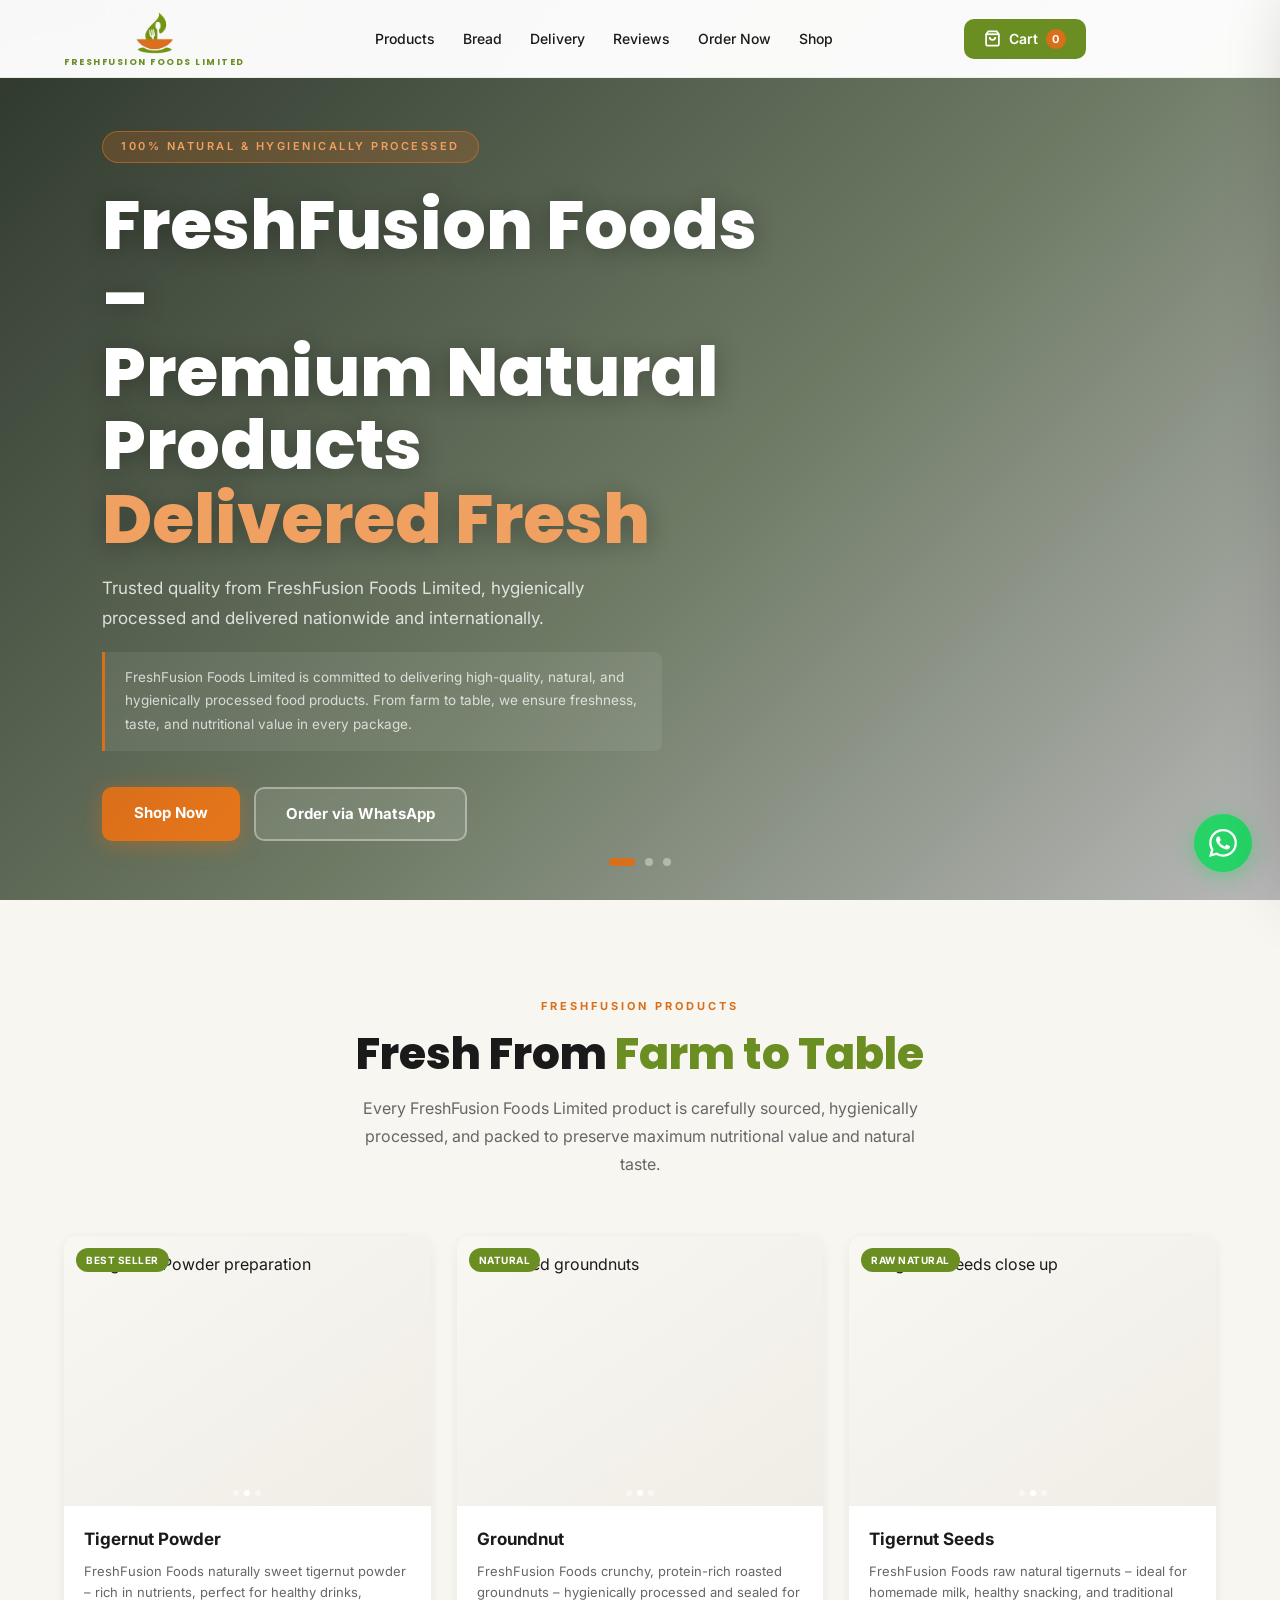
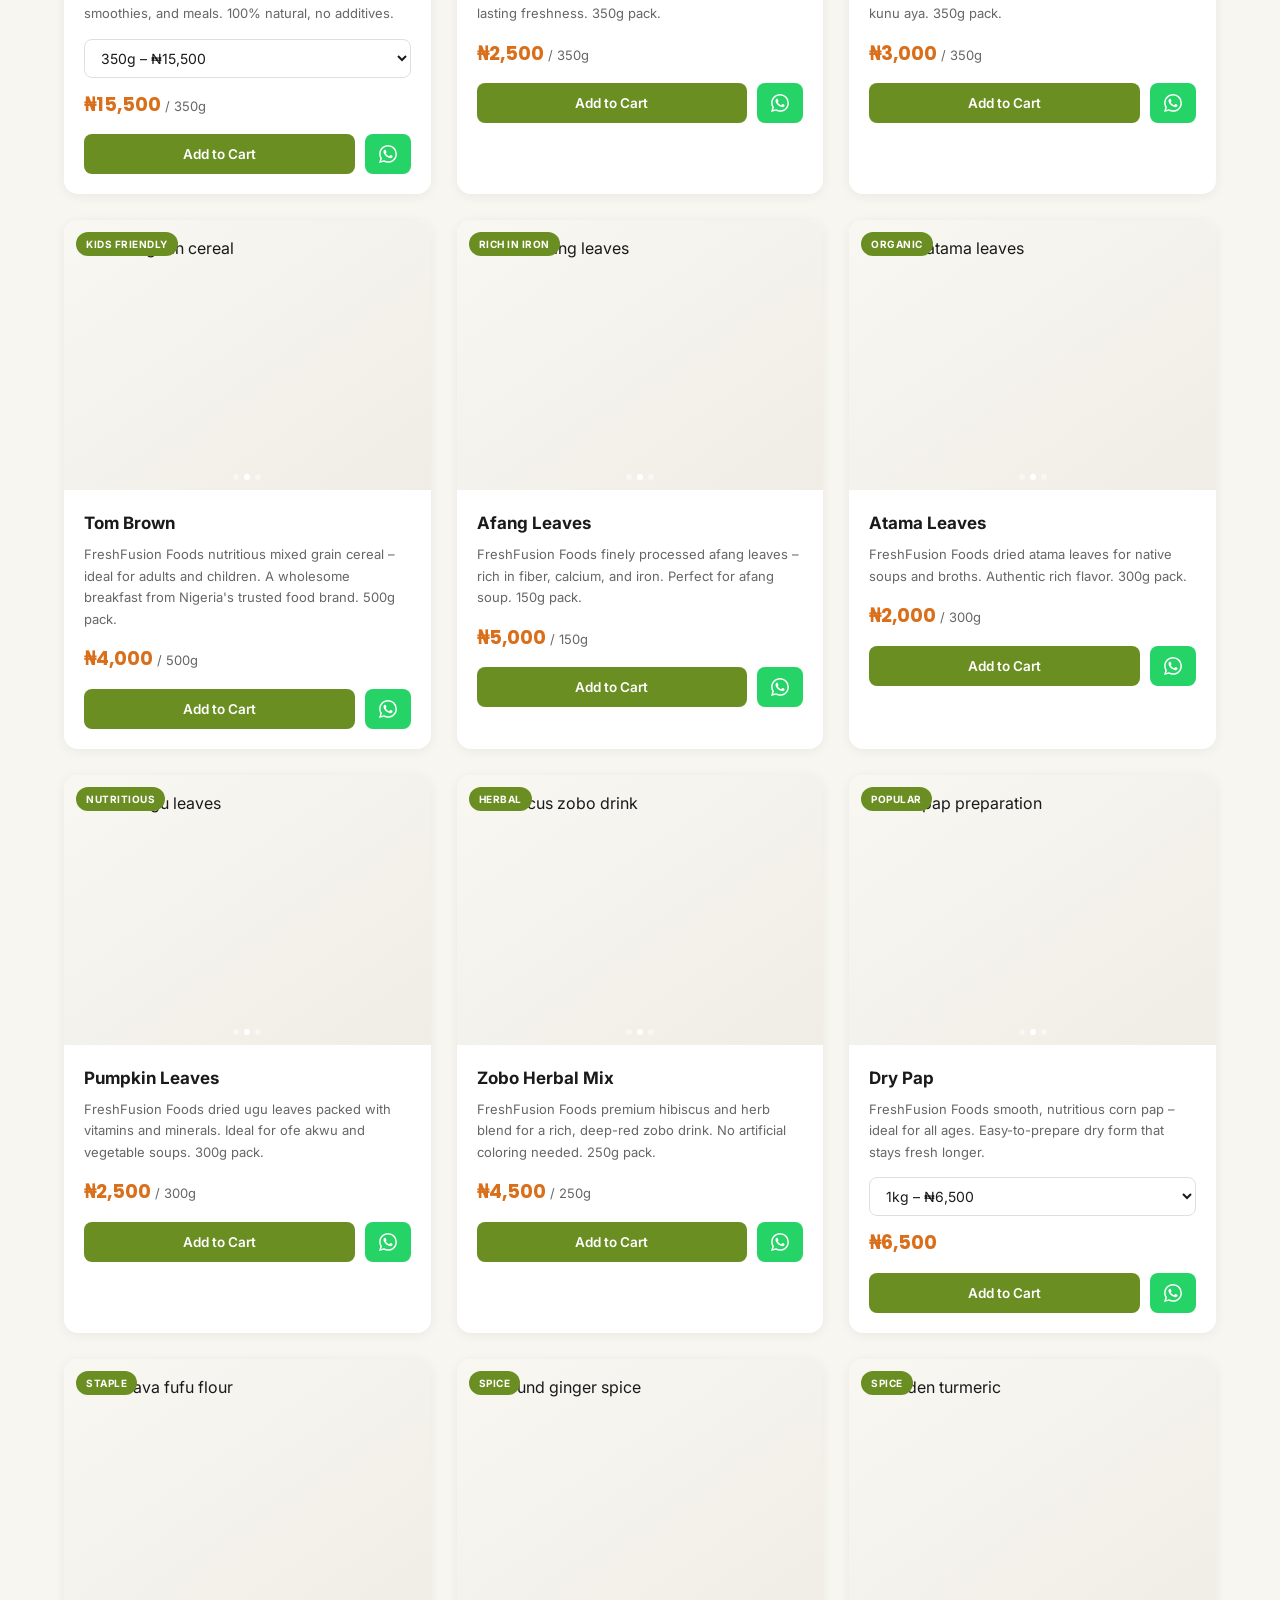
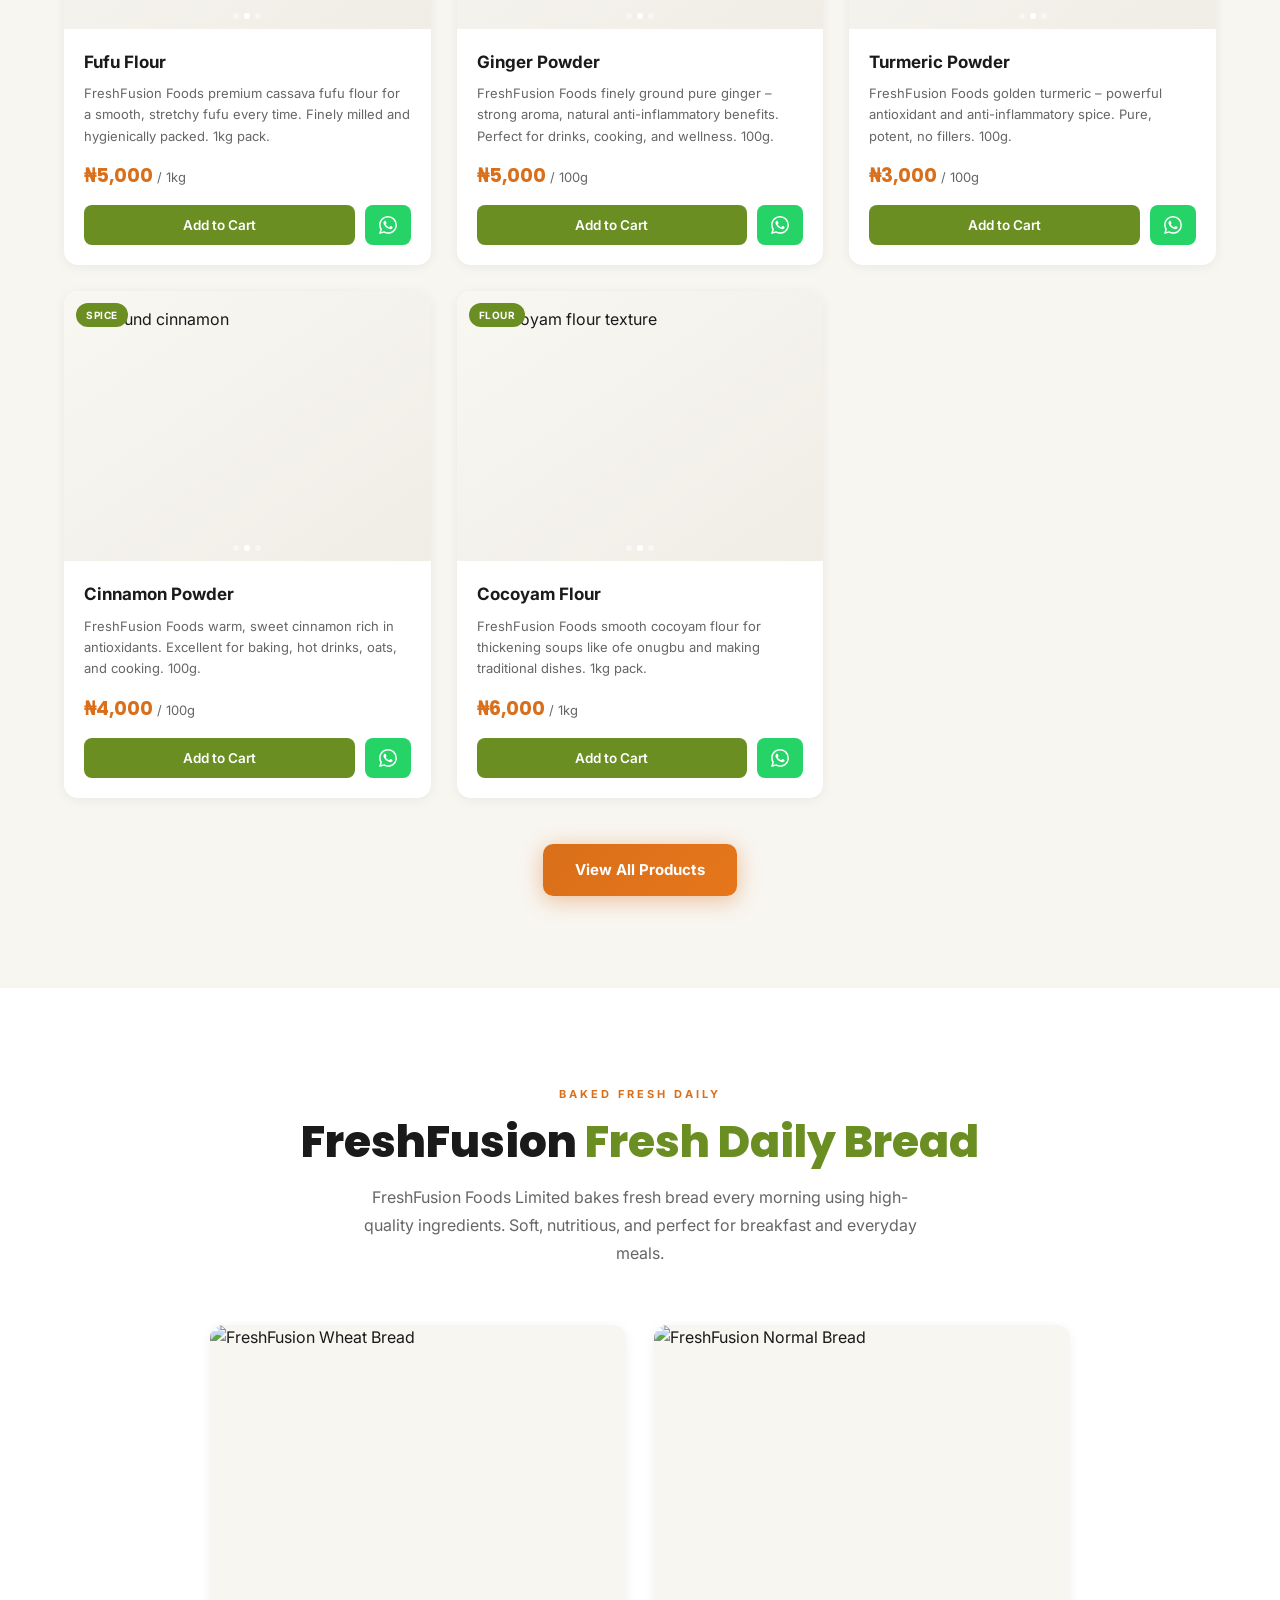
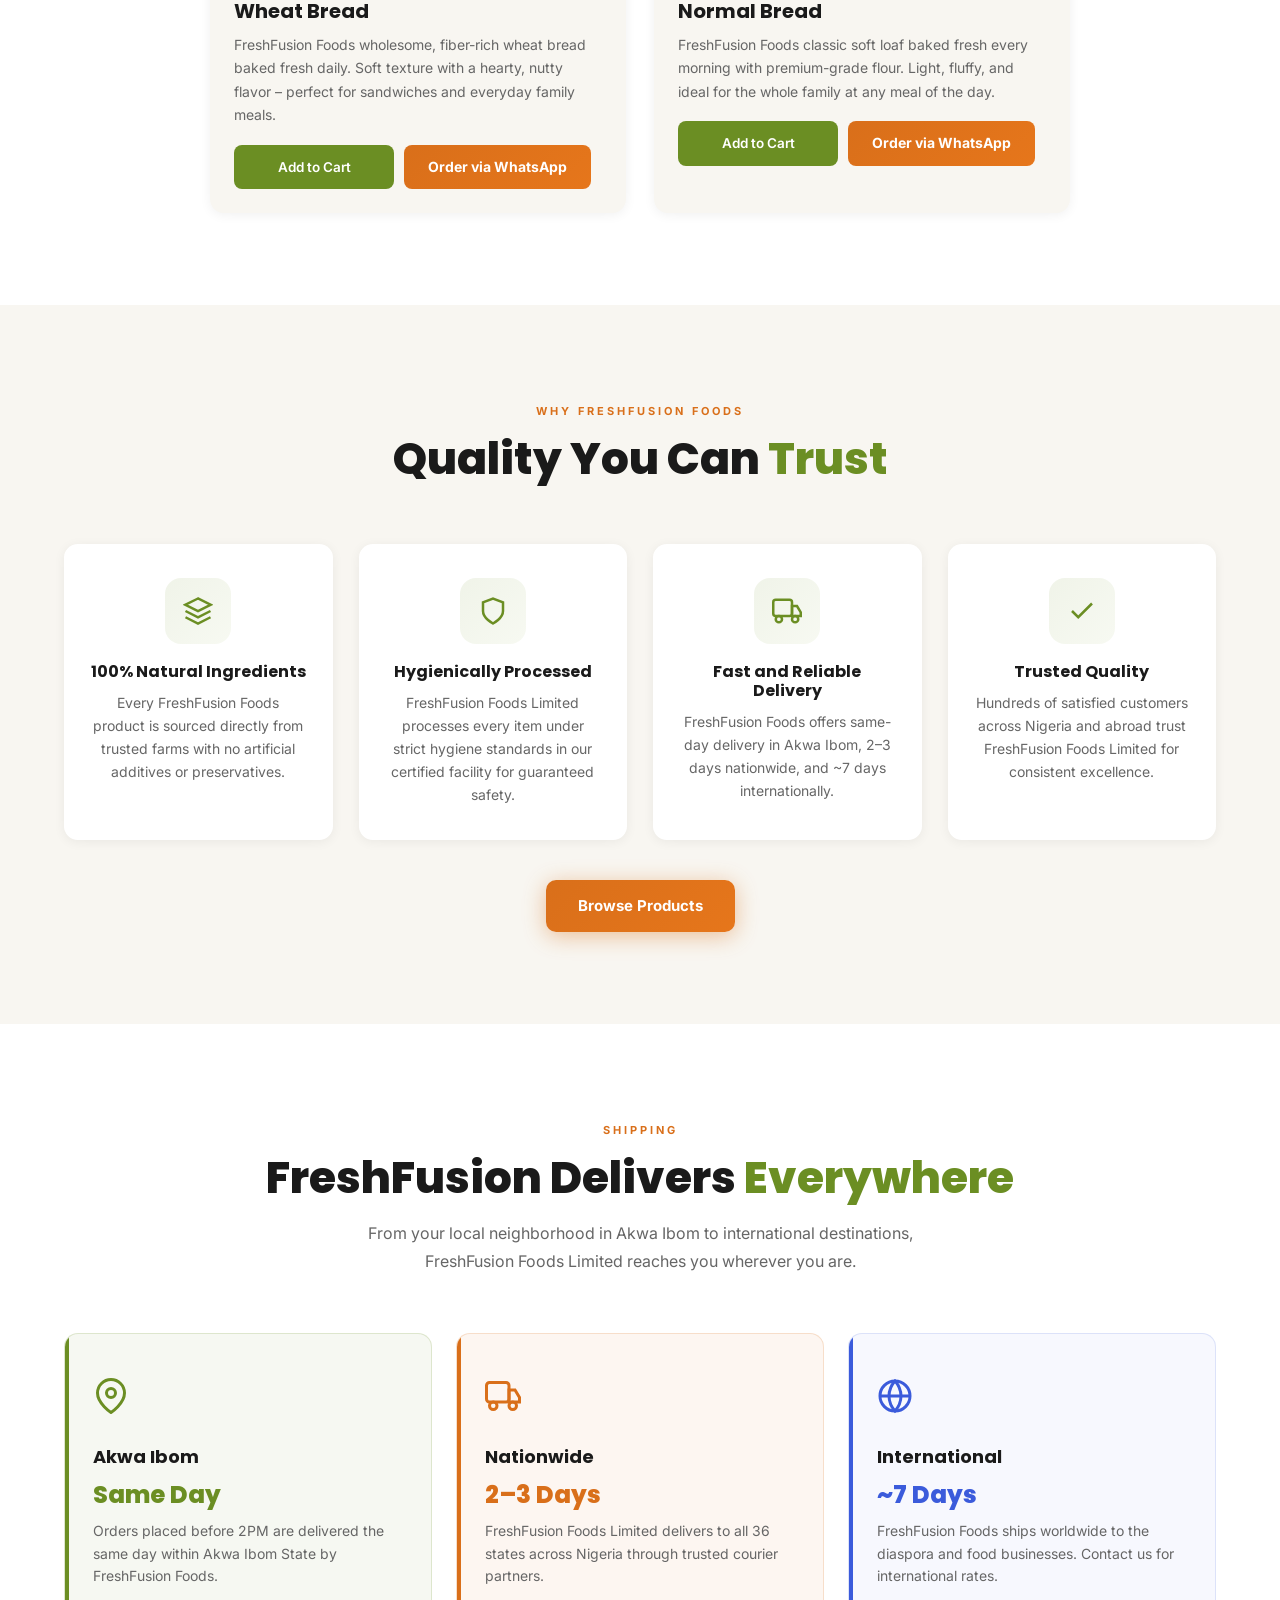
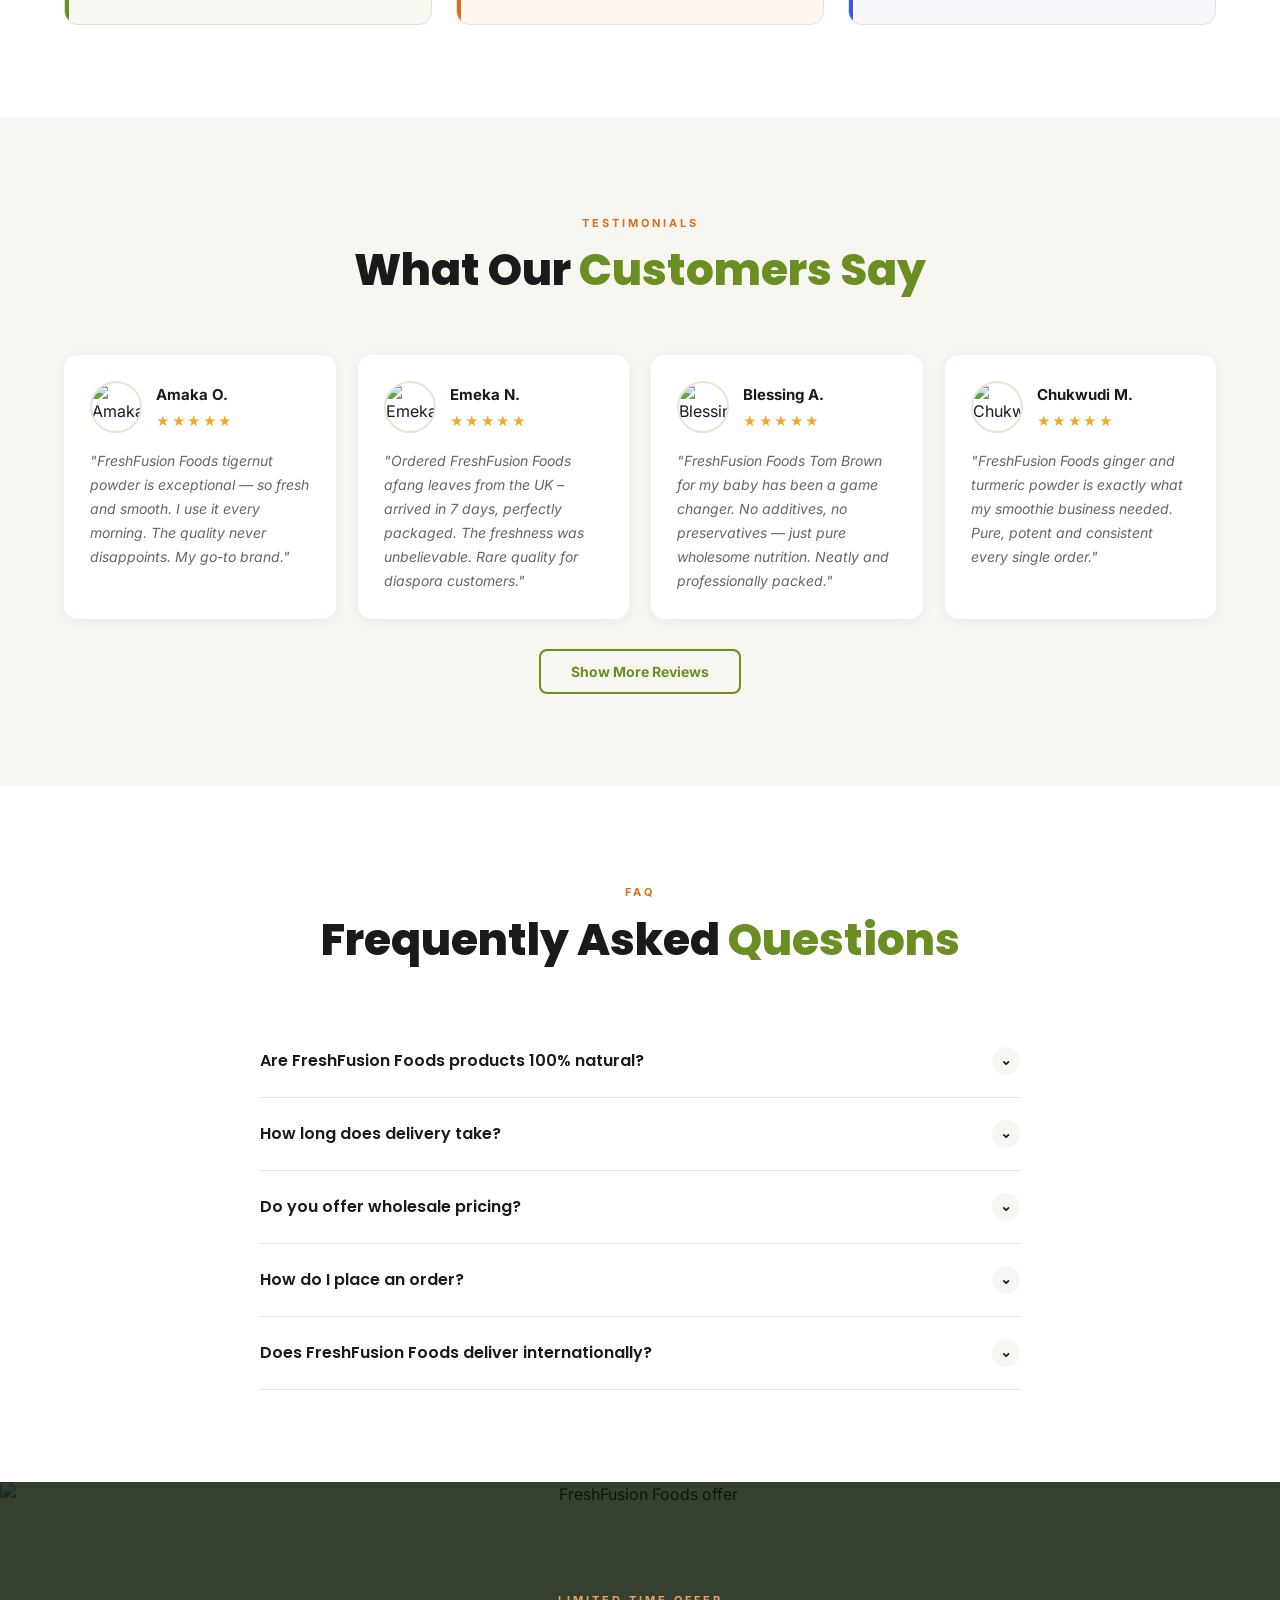
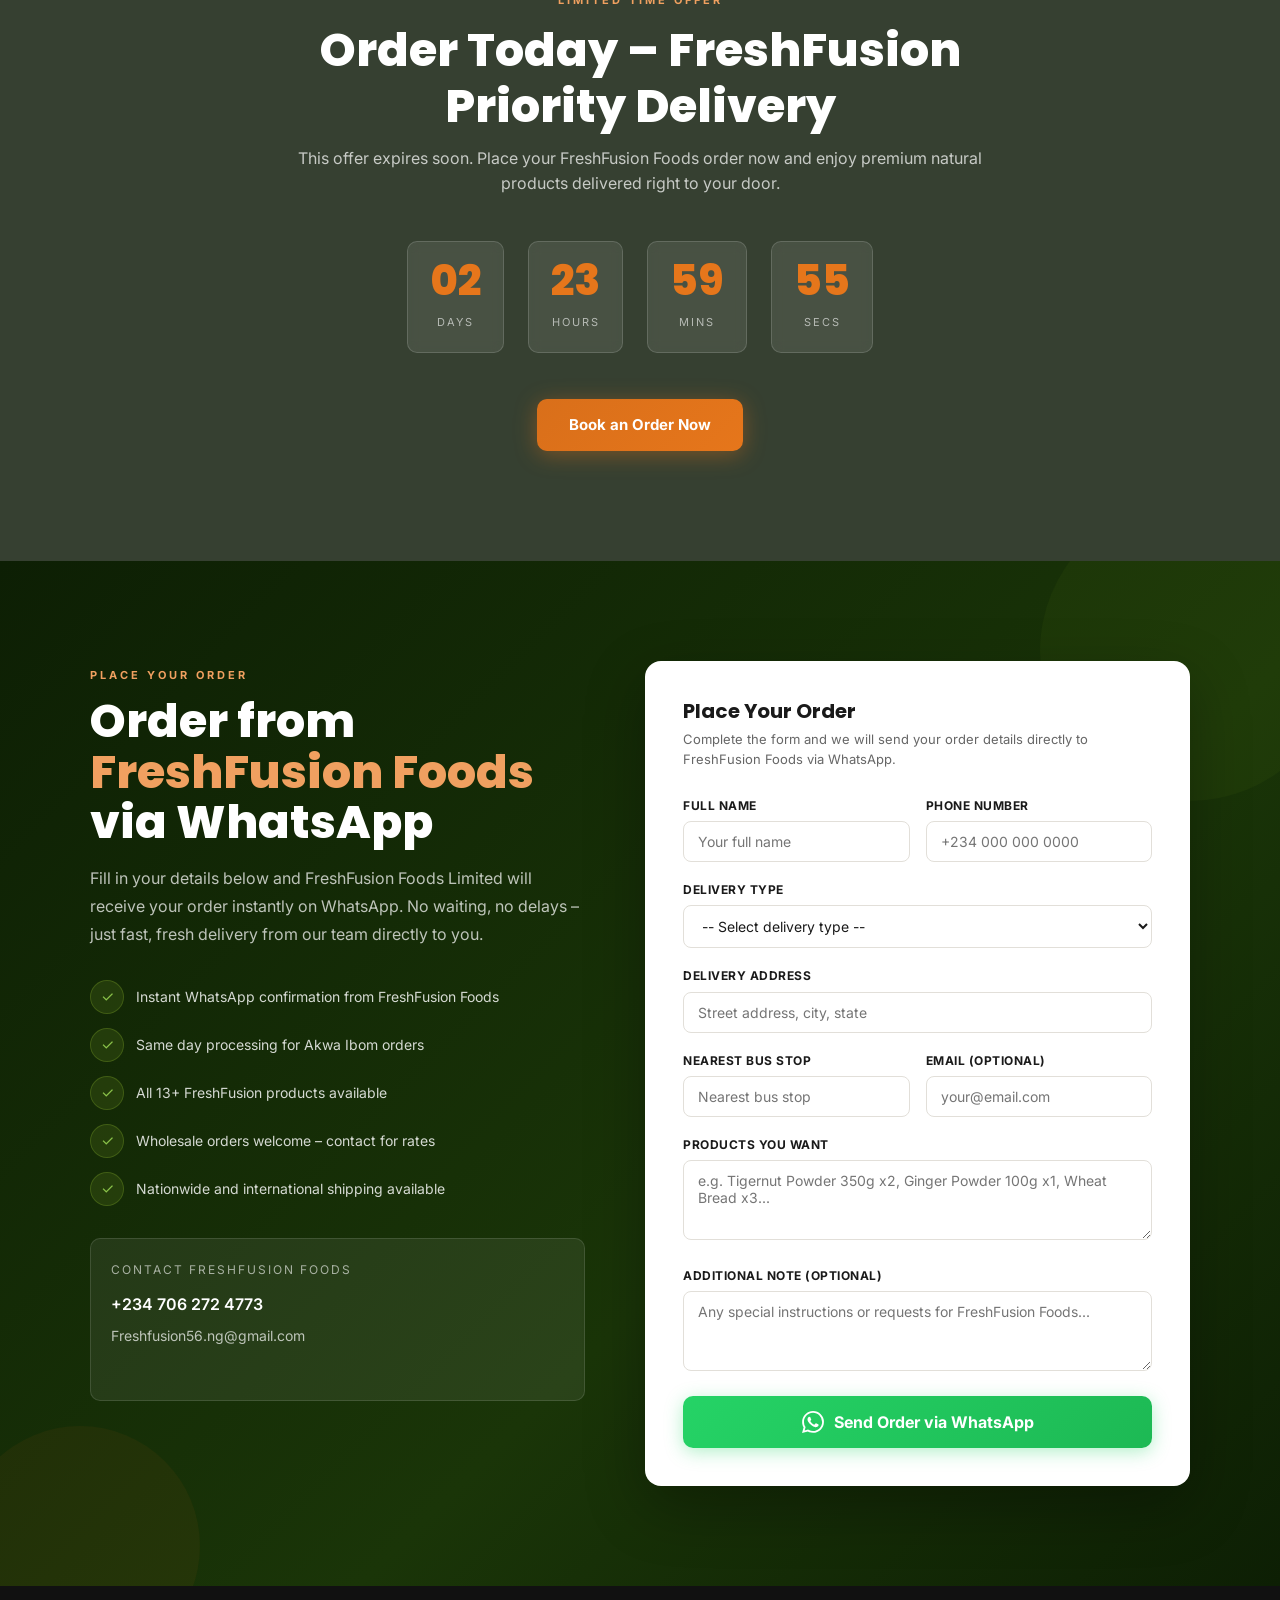
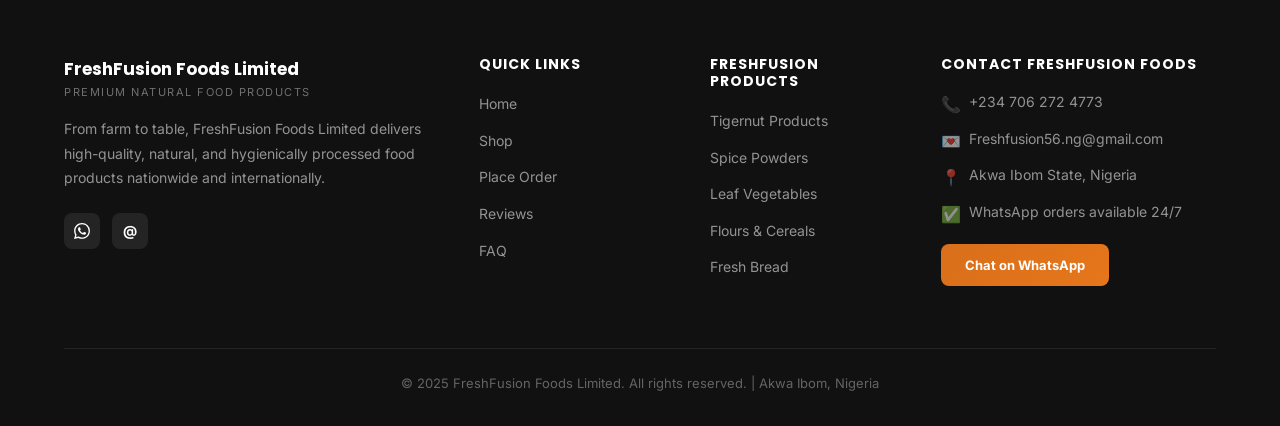
==== commit 001449f6: "youiuiuu" ====
--- a/index.html
+++ b/index.html
@@ -133,7 +133,7 @@
       <div class="product-img-wrap">
         <span class="product-tag">Best Seller</span>
         <img src="tigernut.jpeg" alt="FreshFusion Tigernut Powder 350g">
-        <img src="images/tigernut.jpeg" alt="Tigernut Powder preparation">
+        <img src="images/" alt="Tigernut Powder preparation">
         <img src="https://images.unsplash.com/photo-1609501676725-7186f017a4b7?w=600&q=80" alt="Tigernut drink result">
         <div class="img-dots"><button class="img-dot"></button><button class="img-dot"></button><button class="img-dot"></button></div>
       </div>
--- a/style.css
+++ b/style.css
@@ -756,178 +756,316 @@
   text-transform: uppercase;
 }
 
-/* ===================== CART TOAST NOTIFICATION ===================== */
+/* ===================== CART TOAST ===================== */
 .cart-toast {
   position: fixed;
-  top: 82px;
-  right: 20px;
-  z-index: 1200;
+  top: 86px; right: 20px;
+  z-index: 1300;
   background: white;
-  border-radius: 12px;
-  box-shadow: 0 8px 40px rgba(0,0,0,0.16);
-  padding: 16px 20px;
+  border-radius: 14px;
+  box-shadow: 0 10px 44px rgba(0,0,0,0.15);
+  padding: 14px 18px;
   display: flex;
   align-items: center;
   gap: 14px;
-  min-width: 300px;
-  max-width: 360px;
-  transform: translateX(420px);
-  transition: transform 0.4s cubic-bezier(0.4,0,0.2,1);
+  min-width: 290px;
+  max-width: 340px;
   border-left: 4px solid var(--green);
+  transform: translateX(400px);
+  transition: transform 0.42s cubic-bezier(0.34,1.56,0.64,1);
   pointer-events: none;
 }
-.cart-toast.show {
-  transform: translateX(0);
-  pointer-events: all;
-}
+.cart-toast.show { transform: translateX(0); pointer-events: all; }
 .cart-toast-img {
-  width: 52px; height: 52px;
+  width: 56px; height: 56px;
+  border-radius: 10px;
+  object-fit: contain;
+  background: var(--off-white);
+  padding: 4px;
+  flex-shrink: 0;
+}
+.cart-toast-body { flex: 1; min-width: 0; }
+.cart-toast-label { font-size: 10px; font-weight: 700; letter-spacing: 2px; text-transform: uppercase; color: var(--green); margin-bottom: 3px; }
+.cart-toast-name { font-size: 13px; font-weight: 700; color: var(--dark); white-space: nowrap; overflow: hidden; text-overflow: ellipsis; }
+.cart-toast-price { font-size: 14px; font-weight: 800; color: var(--orange); font-family: 'Poppins', sans-serif; }
+.cart-toast-view {
+  background: var(--green);
+  color: white;
+  border: none;
+  padding: 8px 14px;
   border-radius: 8px;
-  object-fit: cover;
+  font-size: 12px;
+  font-weight: 700;
+  white-space: nowrap;
+  cursor: pointer;
+  font-family: 'Inter', sans-serif;
   flex-shrink: 0;
-}
-.cart-toast-info { flex: 1; }
-.cart-toast-name {
-  font-size: 14px;
-  font-weight: 700;
-  margin-bottom: 2px;
-  color: var(--dark);
-}
-.cart-toast-sub {
+  transition: background 0.2s;
+}
+.cart-toast-view:hover { background: var(--green-light); }
+
+/* ===================== CART OVERLAY ===================== */
+.cart-overlay {
+  position: fixed; inset: 0;
+  background: rgba(0,0,0,0.48);
+  backdrop-filter: blur(2px);
+  z-index: 1100;
+  opacity: 0; pointer-events: none;
+  transition: opacity 0.3s;
+}
+.cart-overlay.open { opacity: 1; pointer-events: all; }
+
+/* ===================== CART SIDEBAR ===================== */
+.cart-sidebar {
+  position: fixed;
+  top: 0; right: -460px;
+  width: 440px;
+  max-width: 100vw;
+  height: 100vh;
+  background: white;
+  z-index: 1101;
+  transition: right 0.4s cubic-bezier(0.4,0,0.2,1);
+  display: flex;
+  flex-direction: column;
+  box-shadow: -12px 0 60px rgba(0,0,0,0.16);
+}
+.cart-sidebar.open { right: 0; }
+
+/* Cart header */
+.cart-head {
+  display: flex;
+  align-items: center;
+  justify-content: space-between;
+  padding: 20px 24px 18px;
+  border-bottom: 1.5px solid #f0ede8;
+  flex-shrink: 0;
+}
+.cart-head-left { display: flex; align-items: center; gap: 10px; }
+.cart-head h3 { font-size: 18px; font-weight: 800; color: var(--dark); }
+.cart-summary-count {
+  background: var(--green);
+  color: white;
+  font-size: 11px;
+  font-weight: 700;
+  padding: 3px 9px;
+  border-radius: 20px;
+}
+.cart-head-actions { display: flex; align-items: center; gap: 8px; }
+.cart-clear {
+  background: none;
+  border: 1.5px solid #e8e4df;
+  color: var(--gray);
+  padding: 6px 12px;
+  border-radius: 6px;
   font-size: 12px;
+  font-weight: 600;
+  cursor: pointer;
+  transition: all 0.2s;
+  font-family: 'Inter', sans-serif;
+}
+.cart-clear:hover { border-color: #e53e3e; color: #e53e3e; }
+.cart-close {
+  background: var(--off-white);
+  border: none;
+  width: 34px; height: 34px;
+  border-radius: 50%;
+  font-size: 20px;
+  display: flex; align-items: center; justify-content: center;
+  cursor: pointer;
+  transition: background 0.2s;
+  color: var(--dark);
+}
+.cart-close:hover { background: #e8e4df; }
+
+/* Cart body */
+.cart-items {
+  flex: 1;
+  overflow-y: auto;
+  padding: 16px 24px;
+  scroll-behavior: smooth;
+}
+.cart-items::-webkit-scrollbar { width: 4px; }
+.cart-items::-webkit-scrollbar-track { background: transparent; }
+.cart-items::-webkit-scrollbar-thumb { background: #e0ddd8; border-radius: 4px; }
+
+/* Empty state */
+.cart-empty-state {
+  display: flex;
+  flex-direction: column;
+  align-items: center;
+  justify-content: center;
+  padding: 60px 20px;
+  text-align: center;
+}
+.cart-empty-state svg { margin-bottom: 16px; opacity: 0.35; }
+.cart-empty-state p { font-size: 15px; color: var(--gray); margin-bottom: 20px; }
+.cart-browse-btn {
+  display: inline-block;
+  background: var(--green);
+  color: white;
+  padding: 11px 24px;
+  border-radius: 8px;
+  font-weight: 700;
+  font-size: 14px;
+  text-decoration: none;
+  transition: background 0.2s;
+}
+.cart-browse-btn:hover { background: var(--green-light); }
+
+/* Cart item */
+.cart-item {
+  display: flex;
+  align-items: center;
+  gap: 14px;
+  padding: 16px 0;
+  border-bottom: 1px solid #f5f2ee;
+}
+.cart-item-img-wrap {
+  width: 70px; height: 70px;
+  border-radius: 10px;
+  background: var(--off-white);
+  overflow: hidden;
+  flex-shrink: 0;
+  display: flex; align-items: center; justify-content: center;
+}
+.cart-item-img-wrap img {
+  width: 100%; height: 100%;
+  object-fit: contain;
+  padding: 4px;
+}
+.cart-item-info { flex: 1; min-width: 0; }
+.cart-item-name {
+  font-size: 13.5px;
+  font-weight: 700;
+  color: var(--dark);
+  margin-bottom: 4px;
+  white-space: nowrap;
+  overflow: hidden;
+  text-overflow: ellipsis;
+}
+.cart-item-price {
+  font-size: 13px;
   color: var(--gray);
-}
-.cart-toast-price {
+  margin-bottom: 10px;
+}
+
+/* Qty controls */
+.cart-item-qty {
+  display: flex;
+  align-items: center;
+  gap: 0;
+  background: var(--off-white);
+  border-radius: 8px;
+  overflow: hidden;
+  width: fit-content;
+}
+.qty-btn {
+  width: 30px; height: 30px;
+  background: none;
+  border: none;
+  font-size: 16px;
+  font-weight: 700;
+  color: var(--dark);
+  cursor: pointer;
+  display: flex; align-items: center; justify-content: center;
+  transition: background 0.15s;
+}
+.qty-btn:hover { background: #e8e4df; }
+.qty-num {
+  min-width: 28px;
+  text-align: center;
+  font-size: 14px;
+  font-weight: 700;
+  color: var(--dark);
+}
+
+/* Cart item right */
+.cart-item-right {
+  display: flex;
+  flex-direction: column;
+  align-items: flex-end;
+  gap: 8px;
+  flex-shrink: 0;
+}
+.cart-item-subtotal {
   font-size: 15px;
   font-weight: 800;
   color: var(--orange);
   font-family: 'Poppins', sans-serif;
-  white-space: nowrap;
-}
-.cart-toast-view {
-  display: block;
-  margin-top: 8px;
-  font-size: 12px;
-  font-weight: 700;
-  color: var(--green);
-  cursor: pointer;
-  text-decoration: underline;
-  background: none;
-  border: none;
-  padding: 0;
-  font-family: 'Inter', sans-serif;
-}
-
-/* ===================== CART SIDEBAR ===================== */
-.cart-overlay {
-  position: fixed;
-  inset: 0;
-  background: rgba(0,0,0,0.5);
-  z-index: 1100;
-  opacity: 0;
-  pointer-events: none;
-  transition: opacity 0.3s;
-}
-.cart-overlay.open { opacity: 1; pointer-events: all; }
-.cart-sidebar {
-  position: fixed;
-  top: 0; right: -420px;
-  width: 400px;
-  max-width: 96vw;
-  height: 100vh;
-  background: white;
-  z-index: 1101;
-  transition: right 0.38s cubic-bezier(0.4,0,0.2,1);
-  display: flex;
-  flex-direction: column;
-  box-shadow: -8px 0 50px rgba(0,0,0,0.14);
-}
-.cart-sidebar.open { right: 0; }
-.cart-head {
-  display: flex;
-  align-items: center;
-  justify-content: space-between;
-  padding: 22px 24px;
-  border-bottom: 1.5px solid #f0ede8;
-}
-.cart-head h3 { font-size: 18px; font-weight: 700; }
-.cart-close {
-  background: var(--off-white);
-  border: none;
-  width: 34px; height: 34px;
-  border-radius: 50%;
-  font-size: 18px;
-  display: flex; align-items: center; justify-content: center;
-  transition: background 0.2s;
-}
-.cart-close:hover { background: #e8e4df; }
-.cart-items {
-  flex: 1;
-  overflow-y: auto;
-  padding: 18px 24px;
-}
-.cart-item {
-  display: flex;
-  gap: 14px;
-  align-items: center;
-  padding: 14px 0;
-  border-bottom: 1px solid #f0ede8;
-}
-.cart-item img {
-  width: 60px; height: 60px;
-  object-fit: cover;
-  border-radius: 8px;
-  flex-shrink: 0;
-}
-.cart-item-info { flex: 1; }
-.cart-item-name { font-size: 14px; font-weight: 600; margin-bottom: 4px; }
-.cart-item-price { font-size: 14px; color: var(--orange); font-weight: 700; }
+}
 .cart-item-remove {
   background: none;
   border: none;
-  color: #ccc;
-  font-size: 18px;
+  color: #d0ccc8;
+  font-size: 20px;
+  cursor: pointer;
+  line-height: 1;
   transition: color 0.2s;
+  padding: 0;
 }
 .cart-item-remove:hover { color: #e53e3e; }
-.cart-empty {
-  text-align: center;
-  padding: 50px 20px;
-  color: var(--gray);
-}
-.cart-empty p { font-size: 15px; margin-top: 12px; }
+
+/* Cart footer */
 .cart-foot {
-  padding: 20px 24px;
+  padding: 18px 24px 22px;
   border-top: 1.5px solid #f0ede8;
-}
-.cart-total {
+  background: #fafaf8;
+  flex-shrink: 0;
+}
+.cart-total-row {
   display: flex;
   justify-content: space-between;
   align-items: center;
-  margin-bottom: 16px;
-}
-.cart-total span { font-size: 15px; color: var(--gray); }
-.cart-total strong {
-  font-size: 20px;
+  margin-bottom: 6px;
+}
+.cart-total-row span { font-size: 14px; color: var(--gray); }
+.cart-total-row strong {
+  font-size: 22px;
   font-weight: 800;
   font-family: 'Poppins', sans-serif;
   color: var(--dark);
 }
-.btn-checkout {
+.cart-total-note {
+  font-size: 11px;
+  color: var(--gray);
+  margin-bottom: 16px;
+}
+.cart-wa-checkout {
+  display: flex;
+  align-items: center;
+  justify-content: center;
+  gap: 10px;
+  width: 100%;
+  background: linear-gradient(135deg, #25D366, #1db954);
+  color: white;
+  border: none;
+  padding: 15px;
+  border-radius: 10px;
+  font-size: 15px;
+  font-weight: 700;
+  cursor: pointer;
+  font-family: 'Inter', sans-serif;
+  transition: transform 0.2s, box-shadow 0.2s;
+  box-shadow: 0 4px 18px rgba(37,211,102,0.35);
+  margin-bottom: 10px;
+}
+.cart-wa-checkout:hover { transform: translateY(-2px); box-shadow: 0 8px 28px rgba(37,211,102,0.45); }
+.cart-wa-checkout:disabled { opacity: 0.5; transform: none; cursor: not-allowed; }
+.cart-continue {
   display: block;
+  text-align: center;
+  font-size: 13px;
+  color: var(--gray);
+  font-weight: 600;
+  cursor: pointer;
+  background: none;
+  border: none;
   width: 100%;
-  background: linear-gradient(135deg, var(--orange), var(--orange-light));
-  color: white;
-  border: none;
-  padding: 14px;
-  border-radius: 8px;
-  font-size: 15px;
-  font-weight: 700;
-  text-align: center;
-  transition: transform 0.2s;
-  text-decoration: none;
-}
-.btn-checkout:hover { transform: translateY(-2px); }
+  font-family: 'Inter', sans-serif;
+  transition: color 0.2s;
+  text-decoration: underline;
+}
+.cart-continue:hover { color: var(--dark); }
 
 /* ===================== WHATSAPP FLOAT ===================== */
 .wa-float {
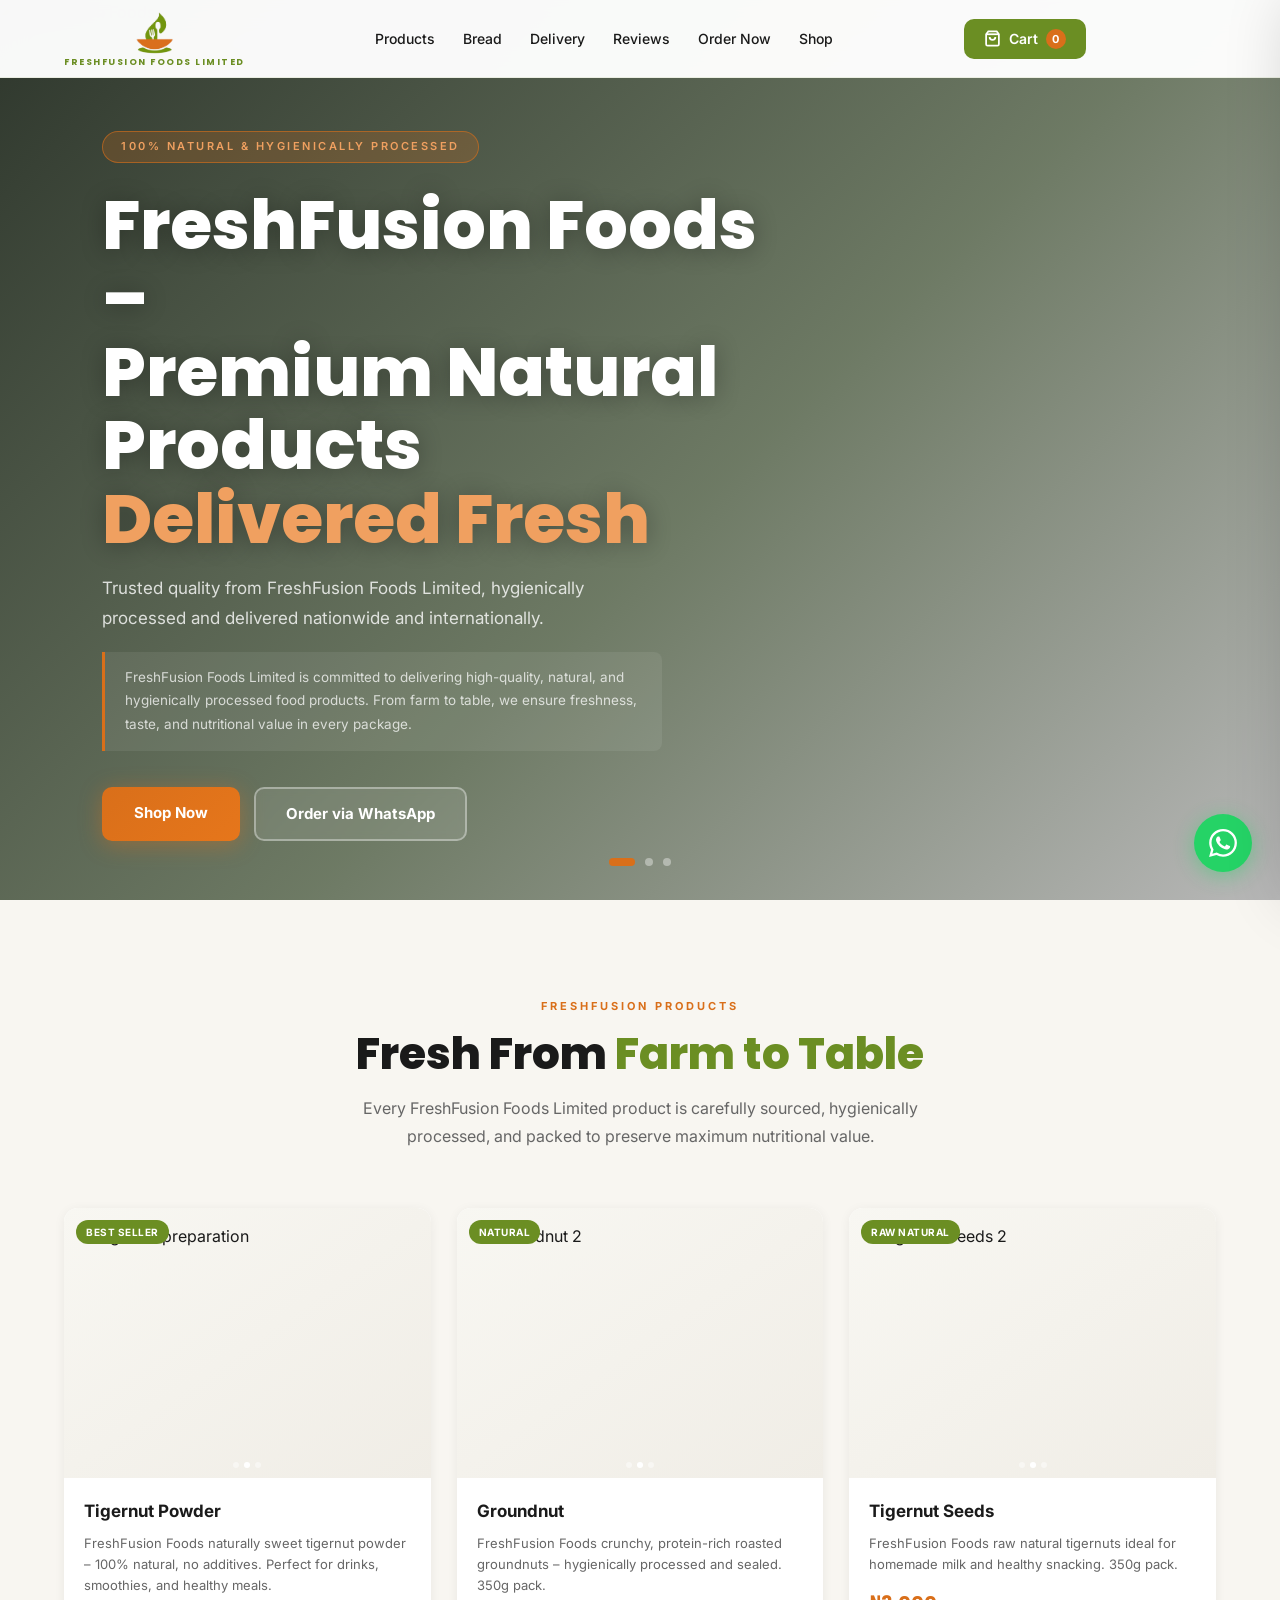
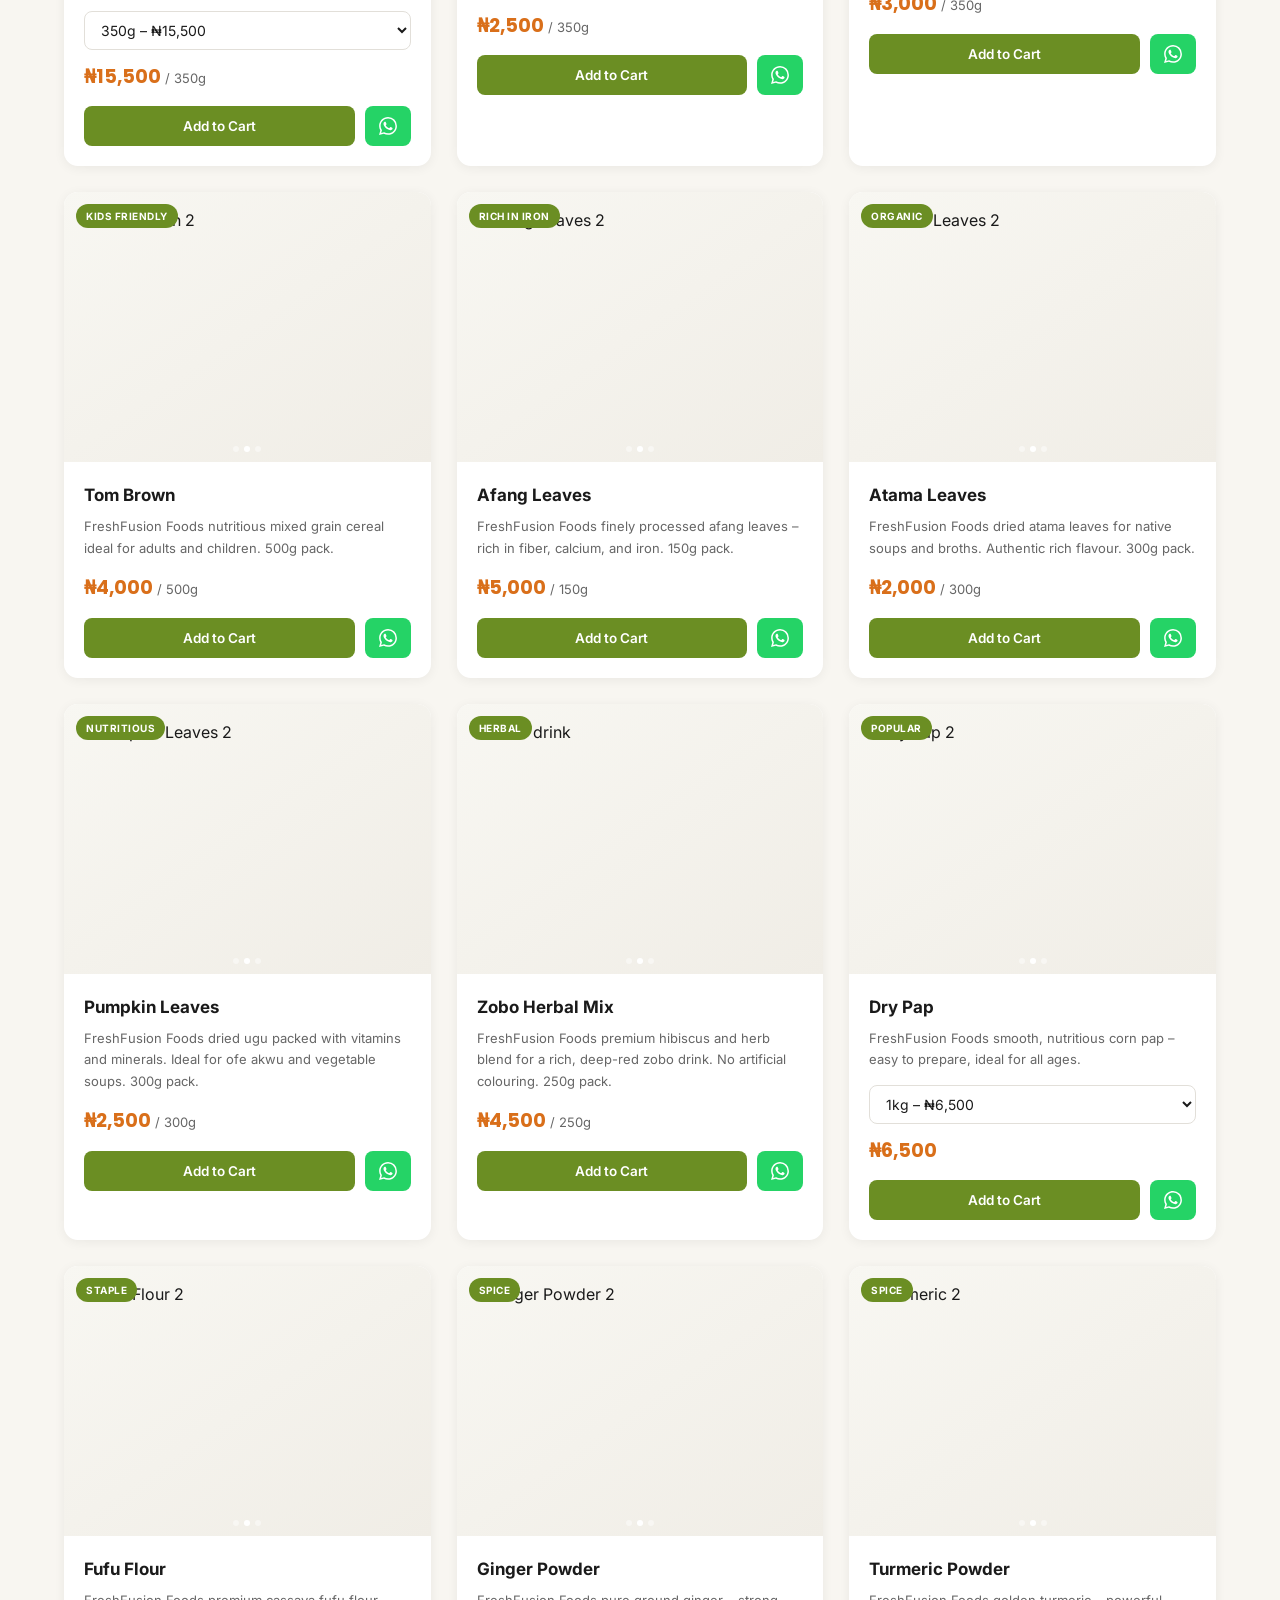
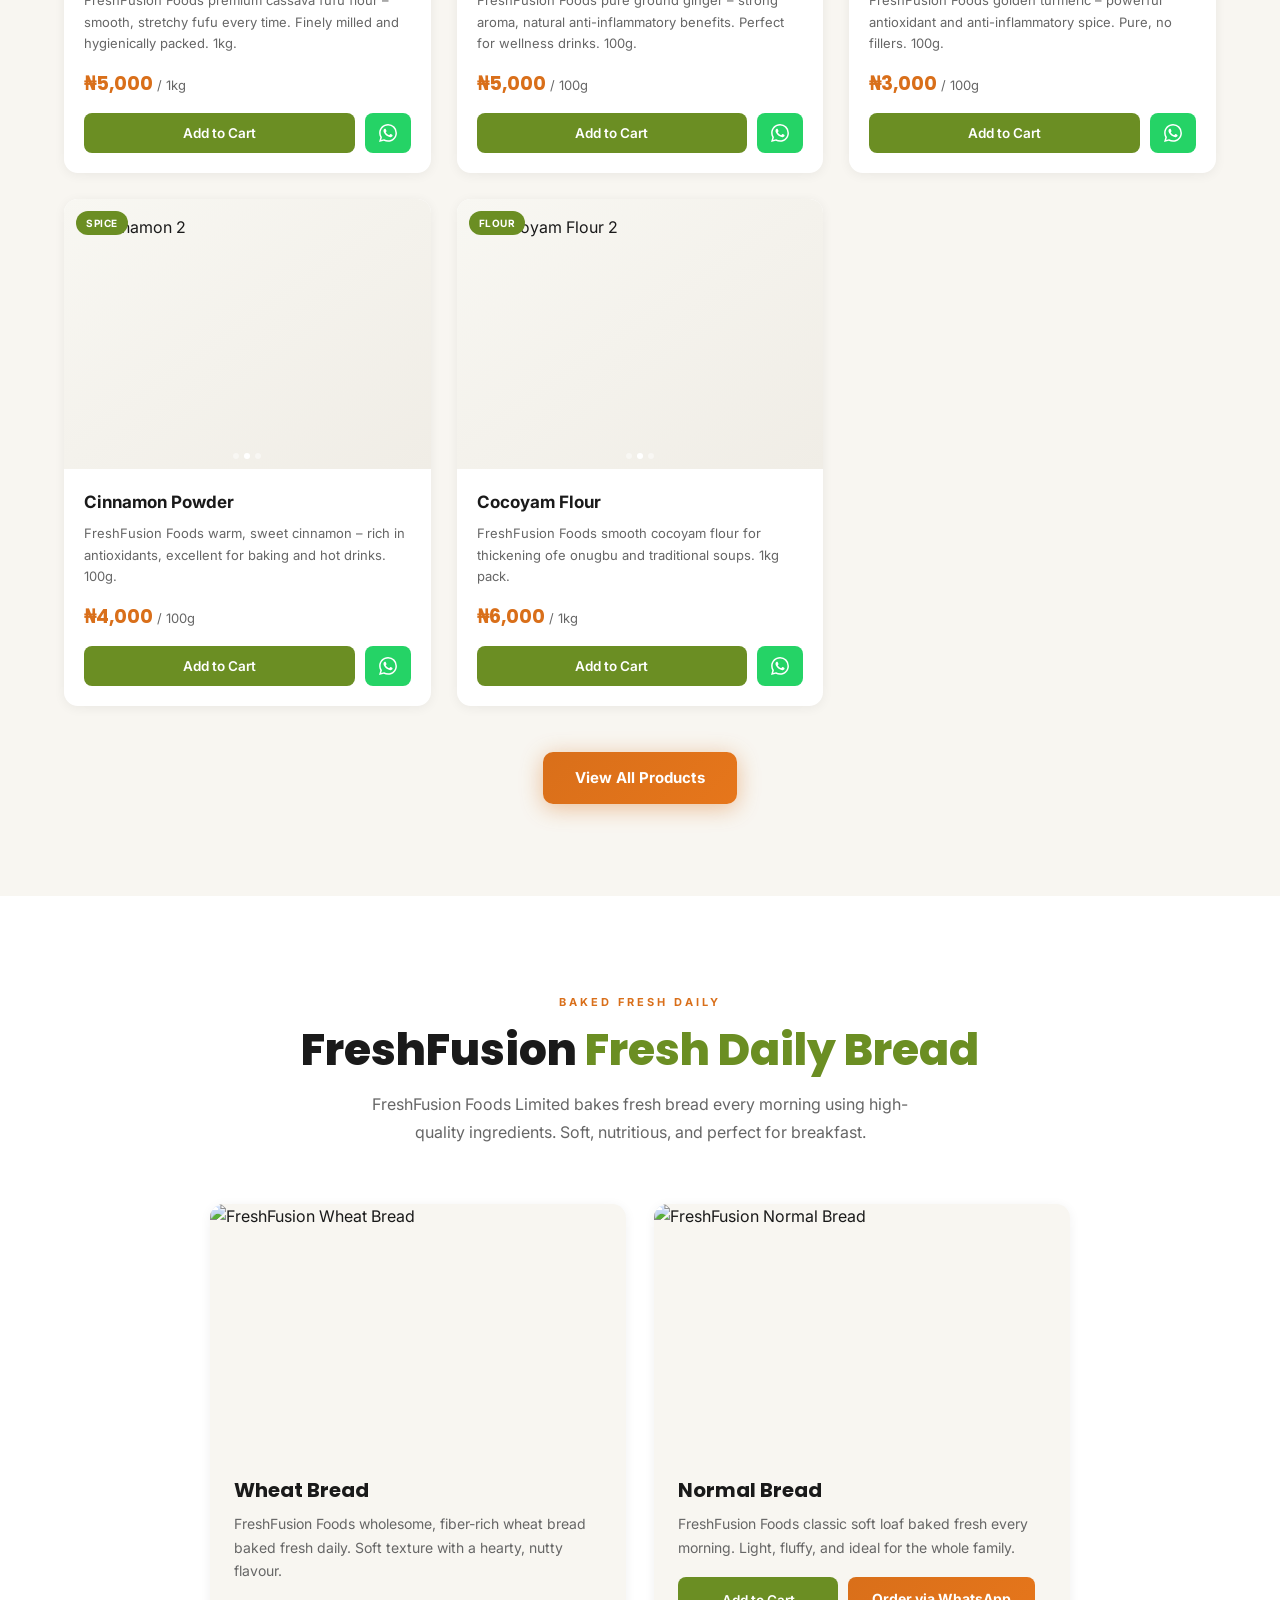
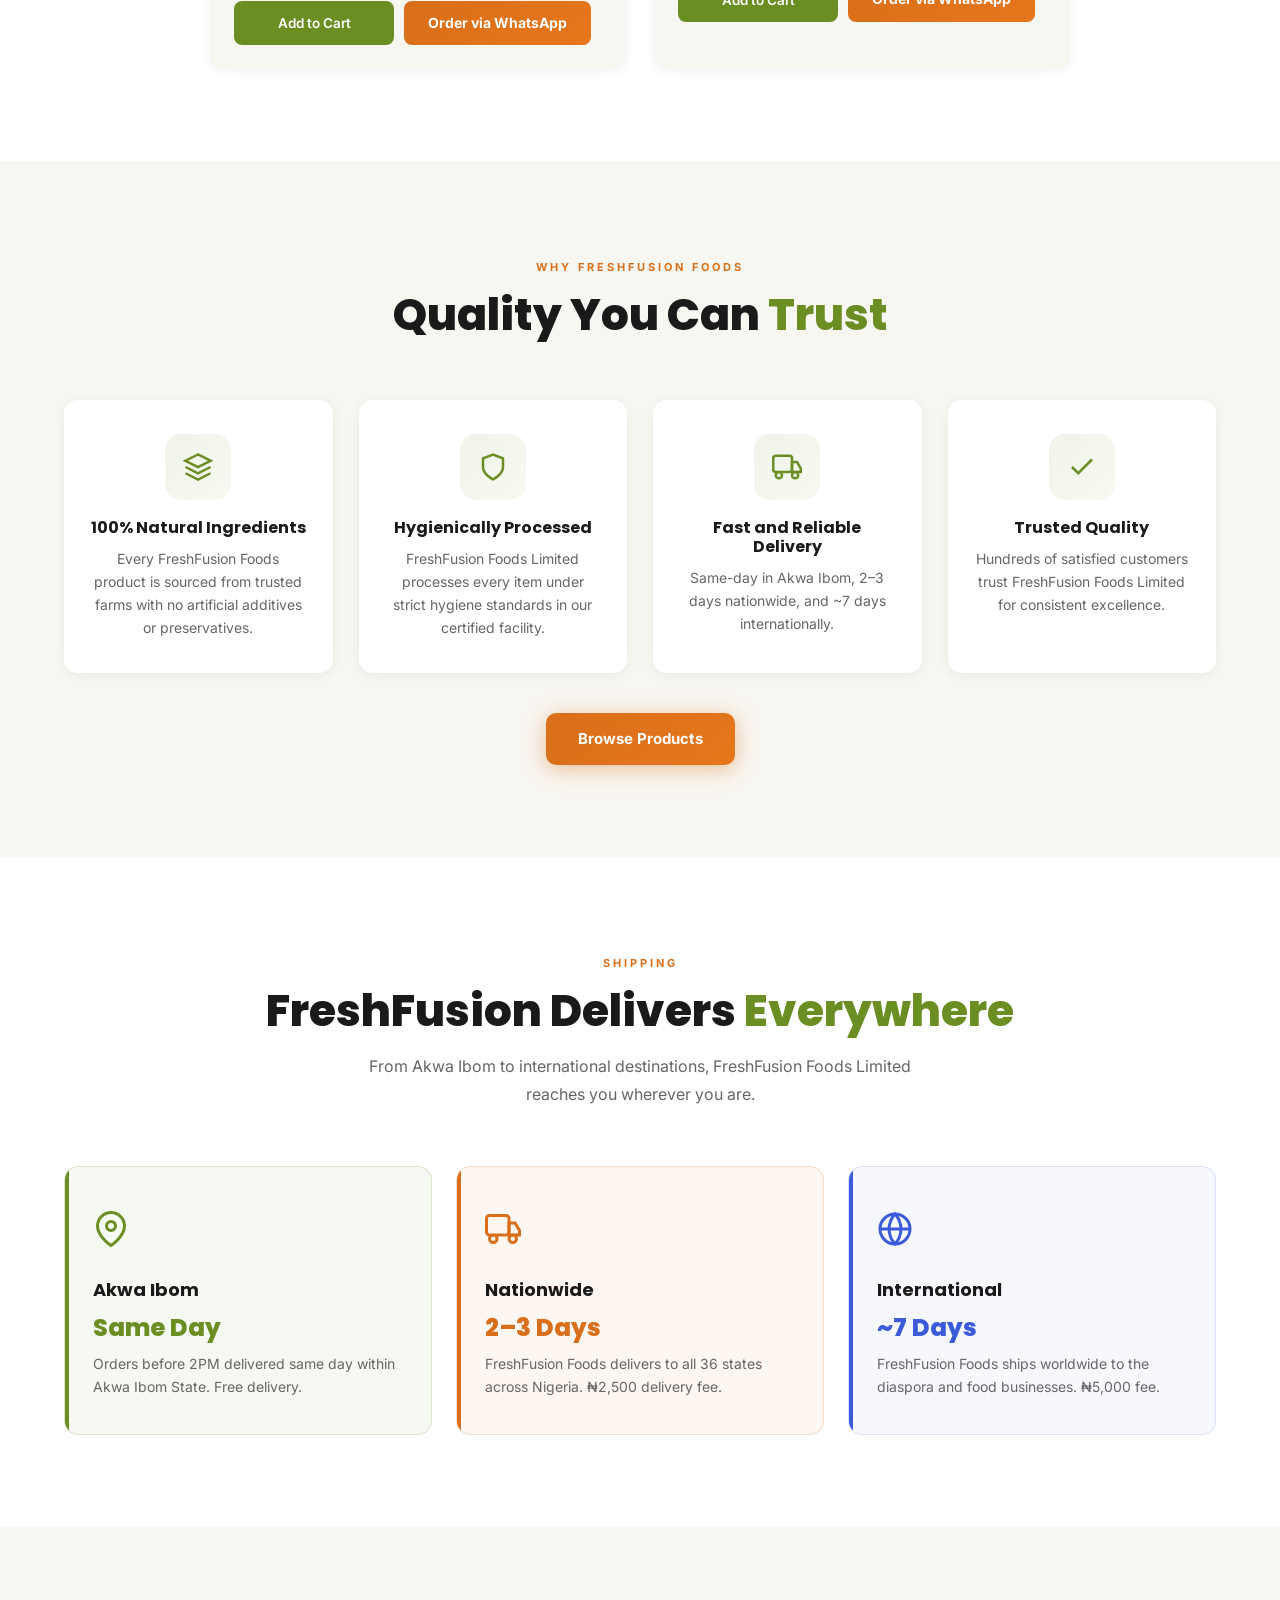
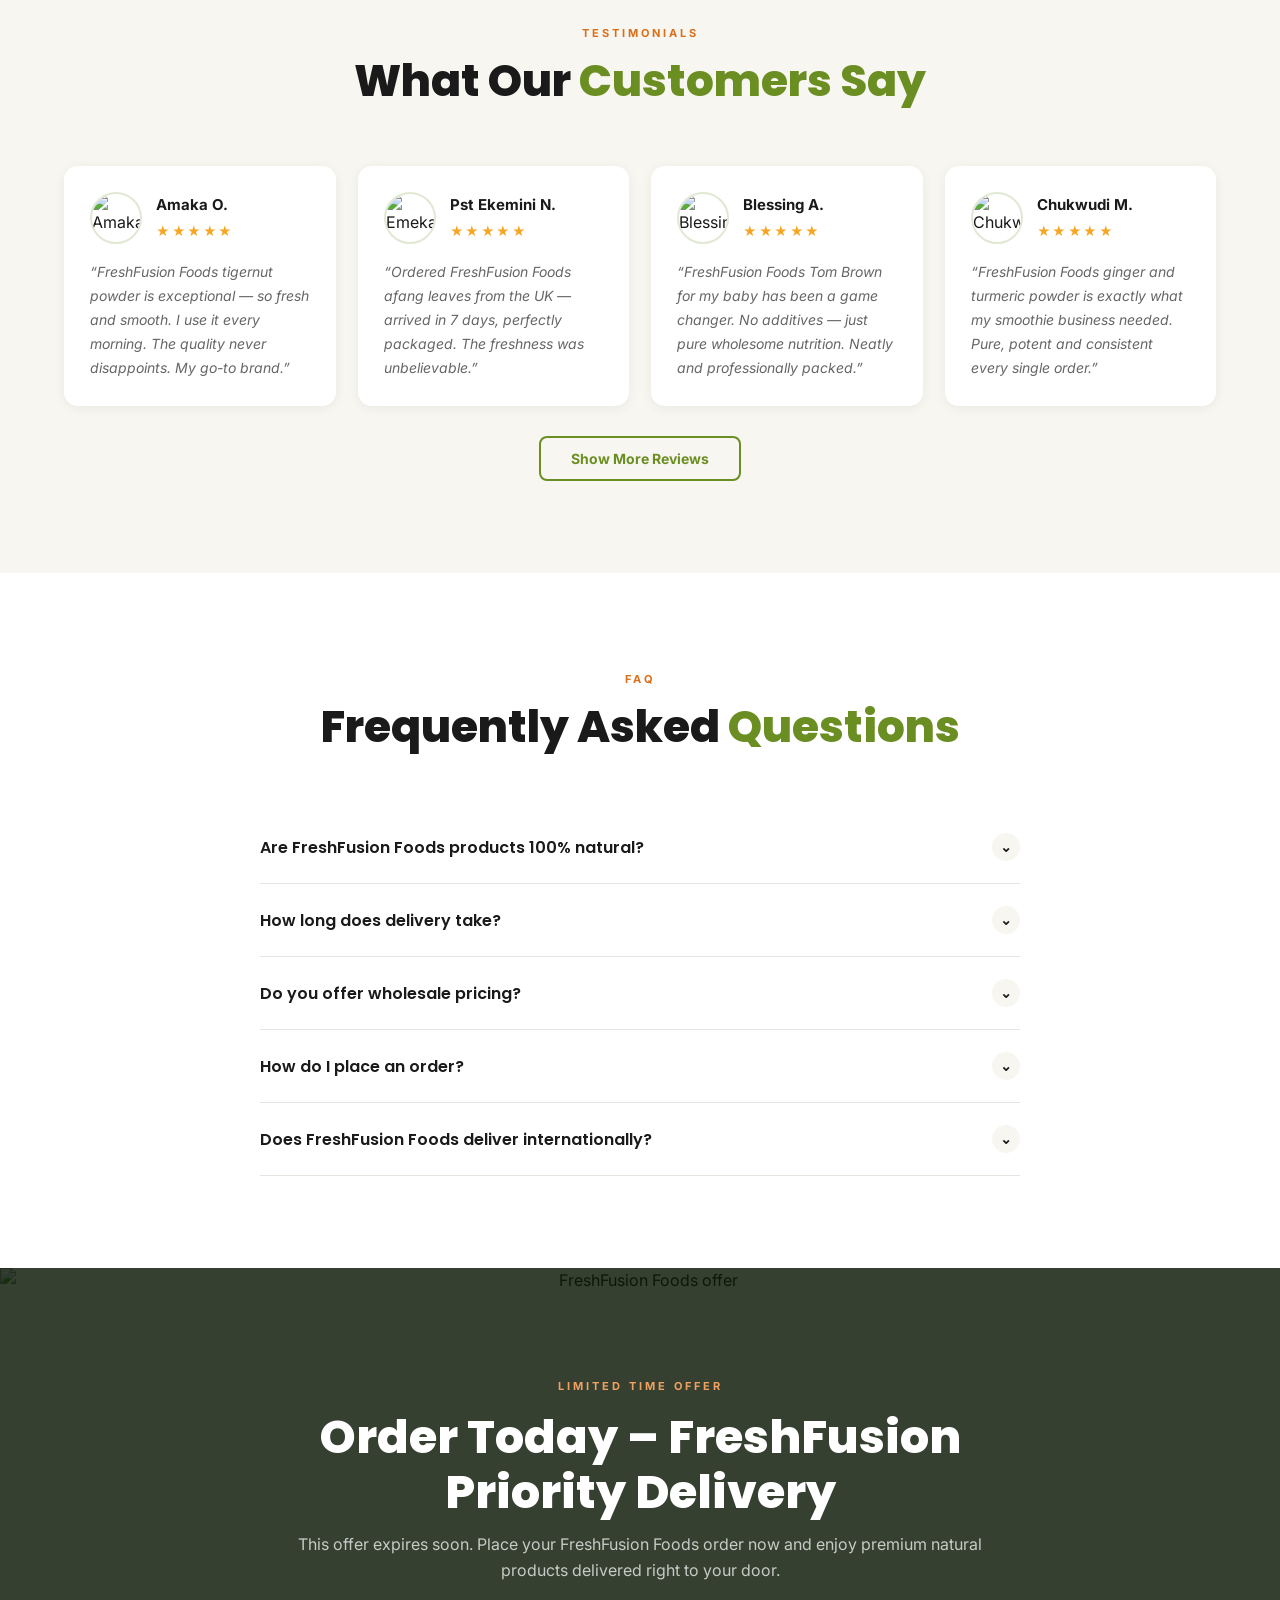
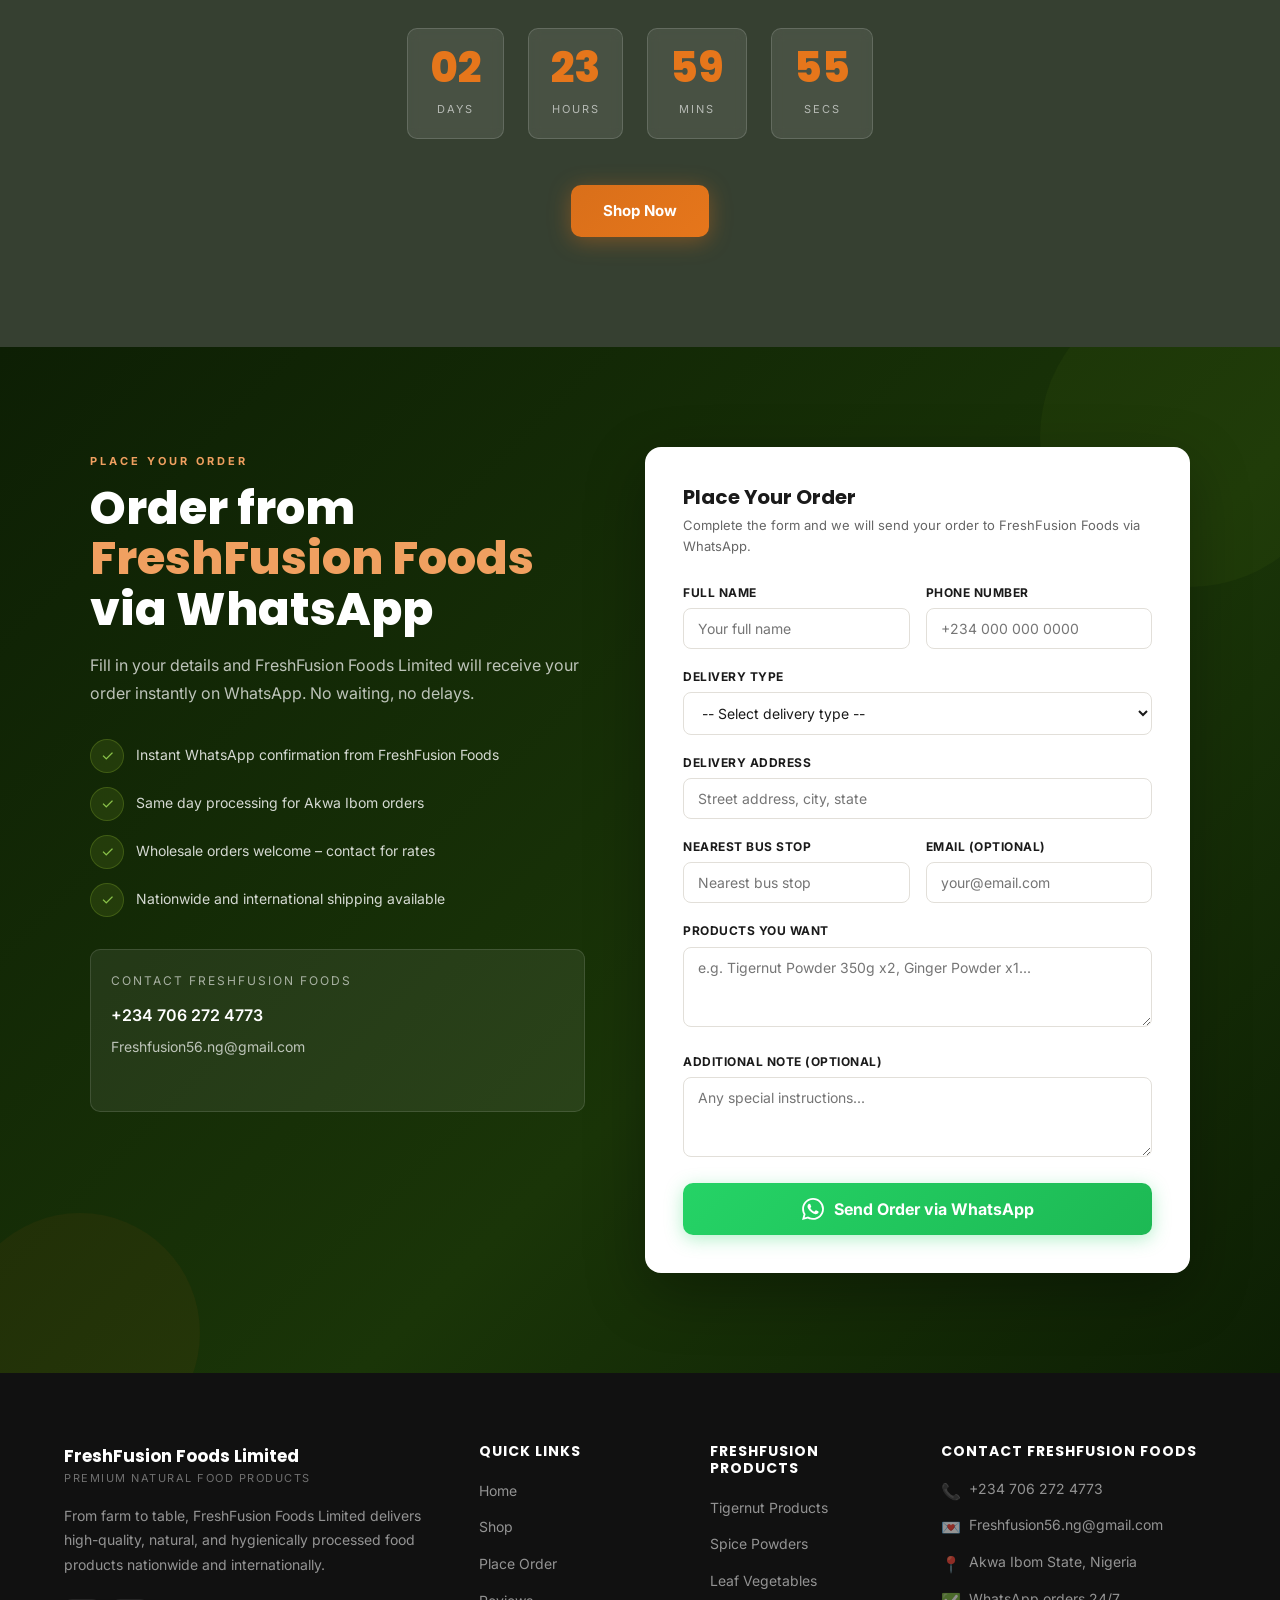
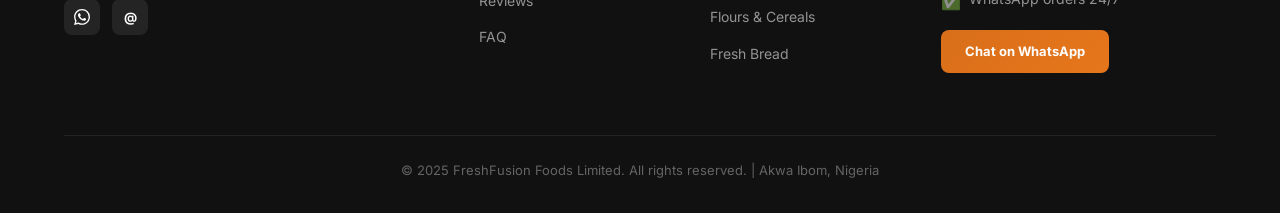
==== commit 6064b7bd: "main" ====
--- a/index.html
+++ b/index.html
@@ -4,19 +4,17 @@
   <meta charset="UTF-8">
   <meta name="viewport" content="width=device-width, initial-scale=1.0">
   <title>FreshFusion Foods Limited – Premium Natural Food Products</title>
-  <meta name="description" content="FreshFusion Foods Limited delivers premium natural, hygienically processed food products. Tigernut powder, spices, flours and more – nationwide and international delivery.">
+  <meta name="description" content="FreshFusion Foods Limited delivers premium natural, hygienically processed food products. Tigernut powder, spices, flours and more.">
   <link rel="stylesheet" href="style.css">
   <link rel="stylesheet" href="https://unpkg.com/aos@2.3.1/dist/aos.css">
 </head>
 <body>
 
-<!-- ===================== NAVBAR ===================== -->
 <nav class="navbar" id="navbar">
   <a href="index.html" class="nav-logo">
-    <img src="images/WhatsApp_Image_2026-04-01_at_9.13.54_AM-removebg-preview.png" alt="FreshFusion Foods Limited Logo" class="nav-logo-img">
+    <img src="images/WhatsApp_Image_2026-04-01_at_9.13.54_AM-removebg-preview.png" alt="FreshFusion Foods Limited" class="nav-logo-img">
     <span class="nav-logo-name">FreshFusion Foods Limited</span>
   </a>
-
   <ul class="nav-links">
     <li><a href="#products">Products</a></li>
     <li><a href="#bread">Bread</a></li>
@@ -25,25 +23,20 @@
     <li><a href="#book">Order Now</a></li>
     <li><a href="shop.html">Shop</a></li>
   </ul>
-
   <div class="nav-right">
     <button class="nav-cart-btn">
       <svg width="17" height="17" viewBox="0 0 24 24" fill="none" stroke="currentColor" stroke-width="2.5"><path d="M6 2L3 6v14a2 2 0 002 2h14a2 2 0 002-2V6l-3-4z"/><line x1="3" y1="6" x2="21" y2="6"/><path d="M16 10a4 4 0 01-8 0"/></svg>
       Cart <span class="cart-badge">0</span>
     </button>
   </div>
-
   <div style="display:flex;align-items:center;gap:10px;">
     <button class="mobile-cart-btn" aria-label="Cart">
       <svg width="17" height="17" viewBox="0 0 24 24" fill="none" stroke="currentColor" stroke-width="2.5"><path d="M6 2L3 6v14a2 2 0 002 2h14a2 2 0 002-2V6l-3-4z"/><line x1="3" y1="6" x2="21" y2="6"/><path d="M16 10a4 4 0 01-8 0"/></svg>
       <span class="mobile-cart-count">0</span>
     </button>
-    <button class="hamburger" aria-label="Open Menu">
-      <span></span><span></span><span></span>
-    </button>
+    <button class="hamburger" aria-label="Open Menu"><span></span><span></span><span></span></button>
   </div>
 </nav>
-
 <div class="mobile-menu">
   <a href="#products">Products</a>
   <a href="#bread">Bread</a>
@@ -53,65 +46,50 @@
   <a href="shop.html">Shop All</a>
 </div>
 
-<!-- ===================== HERO ===================== -->
+<!-- HERO -->
 <section class="hero" id="home">
   <div class="hero-slide">
-    <img src="https://images.unsplash.com/photo-1542838132-92c53300491e?w=1600&q=85" alt="FreshFusion Foods - Fresh natural food">
+    <img src="https://i.pinimg.com/1200x/9c/dc/f0/9cdcf087893e0f95fbada888c0d91685.jpg" alt="FreshFusion Foods">
     <div class="hero-overlay"></div>
-    <div class="hero-content">
-      <div class="hero-inner">
-        <span class="hero-badge">100% Natural &amp; Hygienically Processed</span>
-        <h1 class="hero-title">FreshFusion Foods –<br>Premium Natural Products<br><span>Delivered Fresh</span></h1>
-        <p class="hero-sub">Trusted quality from FreshFusion Foods Limited, hygienically processed and delivered nationwide and internationally.</p>
-        <div class="hero-about">
-          <p>FreshFusion Foods Limited is committed to delivering high-quality, natural, and hygienically processed food products. From farm to table, we ensure freshness, taste, and nutritional value in every package.</p>
-        </div>
-        <div class="hero-btns">
-          <a href="shop.html" class="btn-primary">Shop Now</a>
-          <a href="https://wa.me/2347062724773?text=Hello%20FreshFusion%20Foods%2C%20I%20want%20to%20place%20an%20order." target="_blank" class="btn-ghost">Order via WhatsApp</a>
-        </div>
-      </div>
-    </div>
-  </div>
-
+    <div class="hero-content"><div class="hero-inner">
+      <span class="hero-badge">100% Natural &amp; Hygienically Processed</span>
+      <h1 class="hero-title">FreshFusion Foods &ndash;<br>Premium Natural Products<br><span>Delivered Fresh</span></h1>
+      <p class="hero-sub">Trusted quality from FreshFusion Foods Limited, hygienically processed and delivered nationwide and internationally.</p>
+      <div class="hero-about"><p>FreshFusion Foods Limited is committed to delivering high-quality, natural, and hygienically processed food products. From farm to table, we ensure freshness, taste, and nutritional value in every package.</p></div>
+      <div class="hero-btns">
+        <a href="shop.html" class="btn-primary">Shop Now</a>
+        <a href="https://wa.me/2347062724773?text=Hello%20FreshFusion%20Foods%2C%20I%20want%20to%20place%20an%20order." target="_blank" class="btn-ghost">Order via WhatsApp</a>
+      </div>
+    </div></div>
+  </div>
   <div class="hero-slide">
-    <img src="https://images.unsplash.com/photo-1506484381205-f7945653044d?w=1600&q=85" alt="FreshFusion Foods - Natural spices and grains">
+    <img src="https://i.pinimg.com/1200x/fc/ae/89/fcae89a4070c8d14cbdfb1b9c0678387.jpg" alt="FreshFusion spices">
     <div class="hero-overlay"></div>
-    <div class="hero-content">
-      <div class="hero-inner">
-        <span class="hero-badge">Farm to Table Freshness</span>
-        <h1 class="hero-title">Pure Spices, Grains<br>&amp; <span>Herbal Blends</span></h1>
-        <p class="hero-sub">FreshFusion Foods Limited sources ginger, turmeric, cinnamon, zobo mix and more directly from trusted Nigerian farms.</p>
-        <div class="hero-about">
-          <p>Every spice and grain from FreshFusion Foods is carefully selected, cleaned, and processed to preserve its natural potency, flavor, and nutritional integrity from source to your kitchen.</p>
-        </div>
-        <div class="hero-btns">
-          <a href="#products" class="btn-primary">View Products</a>
-          <a href="https://wa.me/2347062724773?text=Hello%2C%20I%20want%20to%20order%20spices%20from%20FreshFusion%20Foods." target="_blank" class="btn-ghost">Order via WhatsApp</a>
-        </div>
-      </div>
-    </div>
-  </div>
-
+    <div class="hero-content"><div class="hero-inner">
+      <span class="hero-badge">Farm to Table Freshness</span>
+      <h1 class="hero-title">Pure Spices, Grains<br>&amp; <span>Herbal Blends</span></h1>
+      <p class="hero-sub">FreshFusion Foods Limited sources ginger, turmeric, cinnamon, zobo mix and more directly from trusted Nigerian farms.</p>
+      <div class="hero-about"><p>Every spice and grain from FreshFusion Foods is carefully selected, cleaned, and processed to preserve its natural potency, flavor, and nutritional integrity.</p></div>
+      <div class="hero-btns">
+        <a href="#products" class="btn-primary">View Products</a>
+        <a href="https://wa.me/2347062724773?text=Hello%2C%20I%20want%20to%20order%20spices." target="_blank" class="btn-ghost">Order via WhatsApp</a>
+      </div>
+    </div></div>
+  </div>
   <div class="hero-slide">
-    <img src="https://images.unsplash.com/photo-1490645935967-10de6ba17061?w=1600&q=85" alt="FreshFusion Foods - Fresh bread and cereals">
+    <img src="https://i.pinimg.com/736x/e1/fe/b4/e1feb42f72cc526b521cbb91bc77514a.jpg" alt="FreshFusion bread and cereals">
     <div class="hero-overlay"></div>
-    <div class="hero-content">
-      <div class="hero-inner">
-        <span class="hero-badge">Same Day Delivery in Akwa Ibom</span>
-        <h1 class="hero-title">Fresh Bread &amp;<br><span>Natural Cereals</span> Daily</h1>
-        <p class="hero-sub">FreshFusion Foods Limited bakes fresh bread daily and packs cereals and flours hygienically for your family's health.</p>
-        <div class="hero-about">
-          <p>From Tom Brown to Fufu Flour, FreshFusion Foods ensures every product meets the highest standards of quality, taste, and nutritional value before it reaches your table.</p>
-        </div>
-        <div class="hero-btns">
-          <a href="#bread" class="btn-primary">Order Bread</a>
-          <a href="#book" class="btn-ghost">Book an Order</a>
-        </div>
-      </div>
-    </div>
-  </div>
-
+    <div class="hero-content"><div class="hero-inner">
+      <span class="hero-badge">Same Day Delivery in Akwa Ibom</span>
+      <h1 class="hero-title">Fresh Bread &amp;<br><span>Natural Cereals</span> Daily</h1>
+      <p class="hero-sub">FreshFusion Foods Limited bakes fresh bread daily and packs cereals and flours hygienically for your family.</p>
+      <div class="hero-about"><p>From Tom Brown to Fufu Flour, FreshFusion Foods ensures every product meets the highest standards of quality, taste, and nutritional value.</p></div>
+      <div class="hero-btns">
+        <a href="#bread" class="btn-primary">Order Bread</a>
+        <a href="#book" class="btn-ghost">Book an Order</a>
+      </div>
+    </div></div>
+  </div>
   <div class="hero-dots">
     <button class="hero-dot"></button>
     <button class="hero-dot"></button>
@@ -119,30 +97,29 @@
   </div>
 </section>
 
-<!-- ===================== PRODUCTS ===================== -->
+<!-- PRODUCTS -->
 <section class="section section-bg" id="products">
   <div class="section-header section-center" data-aos="fade-up">
     <span class="section-label">FreshFusion Products</span>
     <h2 class="section-title">Fresh From <span>Farm to Table</span></h2>
-    <p class="section-desc">Every FreshFusion Foods Limited product is carefully sourced, hygienically processed, and packed to preserve maximum nutritional value and natural taste.</p>
+    <p class="section-desc">Every FreshFusion Foods Limited product is carefully sourced, hygienically processed, and packed to preserve maximum nutritional value.</p>
   </div>
   <div class="products-grid">
 
-    <!-- Tigernut Powder – real product image, updated prices -->
     <div class="product-card" data-product data-name="Tigernut Powder" data-price="15500" data-aos="fade-up">
       <div class="product-img-wrap">
         <span class="product-tag">Best Seller</span>
-        <img src="tigernut.jpeg" alt="FreshFusion Tigernut Powder 350g">
-        <img src="images/" alt="Tigernut Powder preparation">
-        <img src="https://images.unsplash.com/photo-1609501676725-7186f017a4b7?w=600&q=80" alt="Tigernut drink result">
+        <img src="images/tigernut.jpeg" alt="FreshFusion Tigernut Powder">
+        <img src="https://i.pinimg.com/1200x/61/51/34/615134b606d50362328f9d7449aea8b5.jpg" alt="Tigernut preparation">
+        <img src="https://i.pinimg.com/1200x/cf/d0/0f/cfd00f1b321b5984fc363a1202c0df8d.jpg" alt="Tigernut drink">
         <div class="img-dots"><button class="img-dot"></button><button class="img-dot"></button><button class="img-dot"></button></div>
       </div>
       <div class="product-body">
         <div class="product-name">Tigernut Powder</div>
-        <div class="product-desc">FreshFusion Foods naturally sweet tigernut powder – rich in nutrients, perfect for healthy drinks, smoothies, and meals. 100% natural, no additives.</div>
-        <select class="size-select" onchange="this.closest('[data-product]').querySelector('.product-price').textContent=this.selectedOptions[0].dataset.label">
-          <option value="350g" data-price="15500" data-label="&#8358;15,500 / 350g">350g – &#8358;15,500</option>
-          <option value="1kg" data-price="15000" data-label="&#8358;15,000 / 1kg">1kg – &#8358;15,000</option>
+        <div class="product-desc">FreshFusion Foods naturally sweet tigernut powder &ndash; 100% natural, no additives. Perfect for drinks, smoothies, and healthy meals.</div>
+        <select class="size-select">
+          <option value="350g" data-price="15500">350g &ndash; &#8358;15,500</option>
+          <option value="1kg" data-price="15000">1kg &ndash; &#8358;15,000</option>
         </select>
         <div class="product-price">&#8358;15,500 <small>/ 350g</small></div>
         <div class="product-actions">
@@ -152,38 +129,36 @@
       </div>
     </div>
 
-    <!-- Groundnut -->
     <div class="product-card" data-product data-name="Groundnut" data-price="2500" data-aos="fade-up" data-aos-delay="60">
       <div class="product-img-wrap">
         <span class="product-tag">Natural</span>
-        <img src="https://images.unsplash.com/photo-1567306226408-c60e6438e93f?w=600&q=80" alt="FreshFusion Groundnut">
-        <img src="https://images.unsplash.com/photo-1605289982774-9a6fef564df8?w=600&q=80" alt="Roasted groundnuts">
-        <img src="https://images.unsplash.com/photo-1574323347407-f5e1ad6d020b?w=600&q=80" alt="Groundnut pack">
+        <img src="images/groundnut.jpeg" alt="FreshFusion Groundnut">
+        <img src="https://i.pinimg.com/1200x/d0/00/07/d000078fe8a710ada4f58e8d10da73b1.jpg" alt="Groundnut 2">
+        <img src="https://i.pinimg.com/1200x/6f/97/7c/6f977c14c8dece2aa63fe04eb1bf2b2d.jpg" alt="Groundnut 3">
         <div class="img-dots"><button class="img-dot"></button><button class="img-dot"></button><button class="img-dot"></button></div>
       </div>
       <div class="product-body">
         <div class="product-name">Groundnut</div>
-        <div class="product-desc">FreshFusion Foods crunchy, protein-rich roasted groundnuts – hygienically processed and sealed for lasting freshness. 350g pack.</div>
+        <div class="product-desc">FreshFusion Foods crunchy, protein-rich roasted groundnuts &ndash; hygienically processed and sealed. 350g pack.</div>
         <div class="product-price">&#8358;2,500 <small>/ 350g</small></div>
         <div class="product-actions">
           <button class="btn-cart">Add to Cart</button>
-          <a href="https://wa.me/2347062724773?text=Hello%20FreshFusion%20Foods%2C%20I%20want%20to%20order%20Groundnut%20350g" target="_blank" class="btn-wa"><svg width="18" height="18" viewBox="0 0 24 24" fill="white"><path d="M17.472 14.382c-.297-.149-1.758-.867-2.03-.967-.273-.099-.471-.148-.67.15-.197.297-.767.966-.94 1.164-.173.199-.347.223-.644.075-.297-.15-1.255-.463-2.39-1.475-.883-.788-1.48-1.761-1.653-2.059-.173-.297-.018-.458.13-.606.134-.133.298-.347.446-.52.149-.174.198-.298.298-.497.099-.198.05-.371-.025-.52-.075-.149-.669-1.612-.916-2.207-.242-.579-.487-.5-.669-.51-.173-.008-.371-.01-.57-.01-.198 0-.52.074-.792.372-.272.297-1.04 1.016-1.04 2.479 0 1.462 1.065 2.875 1.213 3.074.149.198 2.096 3.2 5.077 4.487.709.306 1.262.489 1.694.625.712.227 1.36.195 1.871.118.571-.085 1.758-.719 2.006-1.413.248-.694.248-1.289.173-1.413-.074-.124-.272-.198-.57-.347m-5.421 7.403h-.004a9.87 9.87 0 01-5.031-1.378l-.361-.214-3.741.982.998-3.648-.235-.374a9.86 9.86 0 01-1.51-5.26c.001-5.45 4.436-9.884 9.888-9.884 2.64 0 5.122 1.03 6.988 2.898a9.825 9.825 0 012.893 6.994c-.003 5.45-4.437 9.884-9.885 9.884m8.413-18.297A11.815 11.815 0 0012.05 0C5.495 0 .16 5.335.157 11.892c0 2.096.547 4.142 1.588 5.945L.057 24l6.305-1.654a11.882 11.882 0 005.683 1.448h.005c6.554 0 11.89-5.335 11.893-11.893a11.821 11.821 0 00-3.48-8.413z"/></svg></a>
-        </div>
-      </div>
-    </div>
-
-    <!-- Tigernut Seeds -->
+          <a href="https://wa.me/2347062724773?text=Hello%20FreshFusion%20Foods%2C%20I%20want%20to%20order%20Groundnut" target="_blank" class="btn-wa"><svg width="18" height="18" viewBox="0 0 24 24" fill="white"><path d="M17.472 14.382c-.297-.149-1.758-.867-2.03-.967-.273-.099-.471-.148-.67.15-.197.297-.767.966-.94 1.164-.173.199-.347.223-.644.075-.297-.15-1.255-.463-2.39-1.475-.883-.788-1.48-1.761-1.653-2.059-.173-.297-.018-.458.13-.606.134-.133.298-.347.446-.52.149-.174.198-.298.298-.497.099-.198.05-.371-.025-.52-.075-.149-.669-1.612-.916-2.207-.242-.579-.487-.5-.669-.51-.173-.008-.371-.01-.57-.01-.198 0-.52.074-.792.372-.272.297-1.04 1.016-1.04 2.479 0 1.462 1.065 2.875 1.213 3.074.149.198 2.096 3.2 5.077 4.487.709.306 1.262.489 1.694.625.712.227 1.36.195 1.871.118.571-.085 1.758-.719 2.006-1.413.248-.694.248-1.289.173-1.413-.074-.124-.272-.198-.57-.347m-5.421 7.403h-.004a9.87 9.87 0 01-5.031-1.378l-.361-.214-3.741.982.998-3.648-.235-.374a9.86 9.86 0 01-1.51-5.26c.001-5.45 4.436-9.884 9.888-9.884 2.64 0 5.122 1.03 6.988 2.898a9.825 9.825 0 012.893 6.994c-.003 5.45-4.437 9.884-9.885 9.884m8.413-18.297A11.815 11.815 0 0012.05 0C5.495 0 .16 5.335.157 11.892c0 2.096.547 4.142 1.588 5.945L.057 24l6.305-1.654a11.882 11.882 0 005.683 1.448h.005c6.554 0 11.89-5.335 11.893-11.893a11.821 11.821 0 00-3.48-8.413z"/></svg></a>
+        </div>
+      </div>
+    </div>
+
     <div class="product-card" data-product data-name="Tigernut Seeds" data-price="3000" data-aos="fade-up" data-aos-delay="120">
       <div class="product-img-wrap">
         <span class="product-tag">Raw Natural</span>
-        <img src="https://images.unsplash.com/photo-1563636619-e9143da7973b?w=600&q=80" alt="FreshFusion Tigernut Seeds">
-        <img src="https://images.unsplash.com/photo-1574323347407-f5e1ad6d020b?w=600&q=80" alt="Tigernut seeds close up">
-        <img src="https://images.unsplash.com/photo-1609501676725-7186f017a4b7?w=600&q=80" alt="Tigernut milk">
+        <img src="https://images.unsplash.com/photo-1563636619-e9143da7973b?w=600&q=80" alt="Tigernut Seeds">
+        <img src="https://i.pinimg.com/1200x/73/ad/02/73ad02dd55437cafcb8f7000e639d708.jpg" alt="Tigernut Seeds 2">
+        <img src="https://i.pinimg.com/1200x/e4/2f/4d/e42f4d6da559e7e6de3675c4ab798f32.jpg" alt="Tigernut milk">
         <div class="img-dots"><button class="img-dot"></button><button class="img-dot"></button><button class="img-dot"></button></div>
       </div>
       <div class="product-body">
         <div class="product-name">Tigernut Seeds</div>
-        <div class="product-desc">FreshFusion Foods raw natural tigernuts – ideal for homemade milk, healthy snacking, and traditional kunu aya. 350g pack.</div>
+        <div class="product-desc">FreshFusion Foods raw natural tigernuts ideal for homemade milk and healthy snacking. 350g pack.</div>
         <div class="product-price">&#8358;3,000 <small>/ 350g</small></div>
         <div class="product-actions">
           <button class="btn-cart">Add to Cart</button>
@@ -192,18 +167,17 @@
       </div>
     </div>
 
-    <!-- Tom Brown -->
     <div class="product-card" data-product data-name="Tom Brown" data-price="4000" data-aos="fade-up">
       <div class="product-img-wrap">
         <span class="product-tag">Kids Friendly</span>
-        <img src="https://images.unsplash.com/photo-1582735689369-4fe89db7114c?w=600&q=80" alt="FreshFusion Tom Brown cereal">
-        <img src="https://images.unsplash.com/photo-1574323347407-f5e1ad6d020b?w=600&q=80" alt="Mixed grain cereal">
-        <img src="https://images.unsplash.com/photo-1509440159596-0249088772ff?w=600&q=80" alt="Tom Brown nutrition">
+        <img src="images/tom brown.jpeg" alt="Tom Brown">
+        <img src="https://i.pinimg.com/736x/26/66/5c/26665cb30301c27d1601012fe17afee7.jpg" alt="Tom Brown 2">
+        <img src="https://i.pinimg.com/1200x/b8/6a/c0/b86ac0bda8e6e3ca852447e010e045d3.jpg" alt="Tom Brown 3">
         <div class="img-dots"><button class="img-dot"></button><button class="img-dot"></button><button class="img-dot"></button></div>
       </div>
       <div class="product-body">
         <div class="product-name">Tom Brown</div>
-        <div class="product-desc">FreshFusion Foods nutritious mixed grain cereal – ideal for adults and children. A wholesome breakfast from Nigeria's trusted food brand. 500g pack.</div>
+        <div class="product-desc">FreshFusion Foods nutritious mixed grain cereal ideal for adults and children. 500g pack.</div>
         <div class="product-price">&#8358;4,000 <small>/ 500g</small></div>
         <div class="product-actions">
           <button class="btn-cart">Add to Cart</button>
@@ -212,18 +186,17 @@
       </div>
     </div>
 
-    <!-- Afang Leaves -->
     <div class="product-card" data-product data-name="Afang Leaves" data-price="5000" data-aos="fade-up" data-aos-delay="60">
       <div class="product-img-wrap">
         <span class="product-tag">Rich in Iron</span>
-        <img src="https://images.unsplash.com/photo-1540420773420-3366772f4999?w=600&q=80" alt="FreshFusion Afang Leaves">
-        <img src="https://images.unsplash.com/photo-1518977676601-b53f82aba655?w=600&q=80" alt="Dried afang leaves">
-        <img src="https://images.unsplash.com/photo-1556909114-f6e7ad7d3136?w=600&q=80" alt="Afang leaf pack">
+        <img src="images/fang leave.jpeg" alt="Afang Leaves">
+        <img src="https://i.pinimg.com/736x/ed/eb/72/edeb72b91cbf21fb77715d15eed13611.jpg" alt="Afang Leaves 2">
+        <img src="https://i.pinimg.com/736x/14/20/e1/1420e1434d94af601060da287881f722.jpg" alt="Afang Leaves 3">
         <div class="img-dots"><button class="img-dot"></button><button class="img-dot"></button><button class="img-dot"></button></div>
       </div>
       <div class="product-body">
         <div class="product-name">Afang Leaves</div>
-        <div class="product-desc">FreshFusion Foods finely processed afang leaves – rich in fiber, calcium, and iron. Perfect for afang soup. 150g pack.</div>
+        <div class="product-desc">FreshFusion Foods finely processed afang leaves &ndash; rich in fiber, calcium, and iron. 150g pack.</div>
         <div class="product-price">&#8358;5,000 <small>/ 150g</small></div>
         <div class="product-actions">
           <button class="btn-cart">Add to Cart</button>
@@ -232,18 +205,17 @@
       </div>
     </div>
 
-    <!-- Atama Leaves -->
     <div class="product-card" data-product data-name="Atama Leaves" data-price="2000" data-aos="fade-up" data-aos-delay="120">
       <div class="product-img-wrap">
         <span class="product-tag">Organic</span>
-        <img src="https://images.unsplash.com/photo-1518977676601-b53f82aba655?w=600&q=80" alt="FreshFusion Atama Leaves">
-        <img src="https://images.unsplash.com/photo-1540420773420-3366772f4999?w=600&q=80" alt="Dried atama leaves">
-        <img src="https://images.unsplash.com/photo-1556909114-f6e7ad7d3136?w=600&q=80" alt="Atama leaves pack">
+        <img src="https://images.unsplash.com/photo-1518977676601-b53f82aba655?w=600&q=80" alt="Atama Leaves">
+        <img src="https://i.pinimg.com/736x/02/0f/f4/020ff44870b0fdd12cda6f9efcf5d899.jpg" alt="Atama Leaves 2">
+        <img src="https://i.pinimg.com/1200x/7c/9e/83/7c9e831a5fa5173387cf27371de6afaf.jpg" alt="Atama Leaves 3">
         <div class="img-dots"><button class="img-dot"></button><button class="img-dot"></button><button class="img-dot"></button></div>
       </div>
       <div class="product-body">
         <div class="product-name">Atama Leaves</div>
-        <div class="product-desc">FreshFusion Foods dried atama leaves for native soups and broths. Authentic rich flavor. 300g pack.</div>
+        <div class="product-desc">FreshFusion Foods dried atama leaves for native soups and broths. Authentic rich flavour. 300g pack.</div>
         <div class="product-price">&#8358;2,000 <small>/ 300g</small></div>
         <div class="product-actions">
           <button class="btn-cart">Add to Cart</button>
@@ -252,18 +224,17 @@
       </div>
     </div>
 
-    <!-- Pumpkin Leaves -->
     <div class="product-card" data-product data-name="Pumpkin Leaves" data-price="2500" data-aos="fade-up">
       <div class="product-img-wrap">
         <span class="product-tag">Nutritious</span>
-        <img src="https://images.unsplash.com/photo-1556909114-f6e7ad7d3136?w=600&q=80" alt="FreshFusion Pumpkin Leaves">
-        <img src="https://images.unsplash.com/photo-1518977676601-b53f82aba655?w=600&q=80" alt="Dried ugu leaves">
-        <img src="https://images.unsplash.com/photo-1540420773420-3366772f4999?w=600&q=80" alt="Pumpkin leaf pack">
+        <img src="https://images.unsplash.com/photo-1556909114-f6e7ad7d3136?w=600&q=80" alt="Pumpkin Leaves">
+        <img src="https://i.pinimg.com/736x/25/01/e2/2501e2aa5ee598a5ff683f9c7bf54141.jpg" alt="Pumpkin Leaves 2">
+        <img src="https://i.pinimg.com/1200x/4a/83/db/4a83db35a39e50fc2a1434155faa59fe.jpg" alt="Pumpkin Leaves 3">
         <div class="img-dots"><button class="img-dot"></button><button class="img-dot"></button><button class="img-dot"></button></div>
       </div>
       <div class="product-body">
         <div class="product-name">Pumpkin Leaves</div>
-        <div class="product-desc">FreshFusion Foods dried ugu leaves packed with vitamins and minerals. Ideal for ofe akwu and vegetable soups. 300g pack.</div>
+        <div class="product-desc">FreshFusion Foods dried ugu packed with vitamins and minerals. Ideal for ofe akwu and vegetable soups. 300g pack.</div>
         <div class="product-price">&#8358;2,500 <small>/ 300g</small></div>
         <div class="product-actions">
           <button class="btn-cart">Add to Cart</button>
@@ -272,18 +243,17 @@
       </div>
     </div>
 
-    <!-- Zobo Herbal Mix -->
     <div class="product-card" data-product data-name="Zobo Herbal Mix" data-price="4500" data-aos="fade-up" data-aos-delay="60">
       <div class="product-img-wrap">
         <span class="product-tag">Herbal</span>
-        <img src="https://images.unsplash.com/photo-1563805042-7684c019e1cb?w=600&q=80" alt="FreshFusion Zobo Herbal Mix">
-        <img src="https://images.unsplash.com/photo-1587049352846-4a222e784d38?w=600&q=80" alt="Hibiscus zobo drink">
-        <img src="https://images.unsplash.com/photo-1513558161293-cdaf765ed2fd?w=600&q=80" alt="Zobo herbal blend">
+        <img src="images/zobo.jpeg" alt="Zobo Herbal Mix">
+        <img src="https://i.pinimg.com/736x/96/85/f8/9685f801957a8b6a08dbca3dc70d0da5.jpg" alt="Zobo drink">
+        <img src="https://i.pinimg.com/736x/57/85/85/578585999d013a34910ed2034e47154b.jpg" alt="Herbal blend">
         <div class="img-dots"><button class="img-dot"></button><button class="img-dot"></button><button class="img-dot"></button></div>
       </div>
       <div class="product-body">
         <div class="product-name">Zobo Herbal Mix</div>
-        <div class="product-desc">FreshFusion Foods premium hibiscus and herb blend for a rich, deep-red zobo drink. No artificial coloring needed. 250g pack.</div>
+        <div class="product-desc">FreshFusion Foods premium hibiscus and herb blend for a rich, deep-red zobo drink. No artificial colouring. 250g pack.</div>
         <div class="product-price">&#8358;4,500 <small>/ 250g</small></div>
         <div class="product-actions">
           <button class="btn-cart">Add to Cart</button>
@@ -292,21 +262,20 @@
       </div>
     </div>
 
-    <!-- Dry Pap -->
     <div class="product-card" data-product data-name="Dry Pap" data-price="6500" data-aos="fade-up" data-aos-delay="120">
       <div class="product-img-wrap">
         <span class="product-tag">Popular</span>
-        <img src="https://images.unsplash.com/photo-1574323347407-f5e1ad6d020b?w=600&q=80" alt="FreshFusion Dry Pap">
-        <img src="https://images.unsplash.com/photo-1582735689369-4fe89db7114c?w=600&q=80" alt="Corn pap preparation">
-        <img src="https://images.unsplash.com/photo-1509440159596-0249088772ff?w=600&q=80" alt="Dry pap pack">
+        <img src="images/pap.jpeg" alt="Dry Pap">
+        <img src="https://i.pinimg.com/736x/d7/2b/60/d72b603a31e4bb60c03cc9488ea4e806.jpg" alt="Dry Pap 2">
+        <img src="https://i.pinimg.com/1200x/99/d3/3d/99d33d369a3b94900ee5776ce4cbe2de.jpg" alt="Dry Pap 3">
         <div class="img-dots"><button class="img-dot"></button><button class="img-dot"></button><button class="img-dot"></button></div>
       </div>
       <div class="product-body">
         <div class="product-name">Dry Pap</div>
-        <div class="product-desc">FreshFusion Foods smooth, nutritious corn pap – ideal for all ages. Easy-to-prepare dry form that stays fresh longer.</div>
+        <div class="product-desc">FreshFusion Foods smooth, nutritious corn pap &ndash; easy to prepare, ideal for all ages.</div>
         <select class="size-select">
-          <option value="1kg" data-price="6500">1kg – &#8358;6,500</option>
-          <option value="500g" data-price="3500">500g – &#8358;3,500</option>
+          <option value="1kg" data-price="6500">1kg &ndash; &#8358;6,500</option>
+          <option value="500g" data-price="3500">500g &ndash; &#8358;3,500</option>
         </select>
         <div class="product-price">&#8358;6,500</div>
         <div class="product-actions">
@@ -316,18 +285,17 @@
       </div>
     </div>
 
-    <!-- Fufu Flour -->
     <div class="product-card" data-product data-name="Fufu Flour" data-price="5000" data-aos="fade-up">
       <div class="product-img-wrap">
         <span class="product-tag">Staple</span>
-        <img src="https://images.unsplash.com/photo-1509440159596-0249088772ff?w=600&q=80" alt="FreshFusion Fufu Flour">
-        <img src="https://images.unsplash.com/photo-1574323347407-f5e1ad6d020b?w=600&q=80" alt="Cassava fufu flour">
-        <img src="https://images.unsplash.com/photo-1582735689369-4fe89db7114c?w=600&q=80" alt="Fufu preparation">
+        <img src="https://images.unsplash.com/photo-1509440159596-0249088772ff?w=600&q=80" alt="Fufu Flour">
+        <img src="https://i.pinimg.com/736x/68/2f/8c/682f8c909db11167e394a38dc0b64142.jpg" alt="Fufu Flour 2">
+        <img src="https://i.pinimg.com/1200x/5a/1b/7d/5a1b7dd2f1500bc0d6c16f0e9cb2adc6.jpg" alt="Fufu Flour 3">
         <div class="img-dots"><button class="img-dot"></button><button class="img-dot"></button><button class="img-dot"></button></div>
       </div>
       <div class="product-body">
         <div class="product-name">Fufu Flour</div>
-        <div class="product-desc">FreshFusion Foods premium cassava fufu flour for a smooth, stretchy fufu every time. Finely milled and hygienically packed. 1kg pack.</div>
+        <div class="product-desc">FreshFusion Foods premium cassava fufu flour &ndash; smooth, stretchy fufu every time. Finely milled and hygienically packed. 1kg.</div>
         <div class="product-price">&#8358;5,000 <small>/ 1kg</small></div>
         <div class="product-actions">
           <button class="btn-cart">Add to Cart</button>
@@ -336,18 +304,17 @@
       </div>
     </div>
 
-    <!-- Ginger Powder -->
     <div class="product-card" data-product data-name="Ginger Powder" data-price="5000" data-aos="fade-up" data-aos-delay="60">
       <div class="product-img-wrap">
         <span class="product-tag">Spice</span>
-        <img src="https://images.unsplash.com/photo-1615485500704-8e990f9900f7?w=600&q=80" alt="FreshFusion Ginger Powder">
-        <img src="https://images.unsplash.com/photo-1596040033229-a9821ebd058d?w=600&q=80" alt="Ground ginger spice">
-        <img src="https://images.unsplash.com/photo-1610970881699-44a5587cabec?w=600&q=80" alt="Ginger powder pack">
+        <img src="https://images.unsplash.com/photo-1615485500704-8e990f9900f7?w=600&q=80" alt="Ginger Powder">
+        <img src="https://i.pinimg.com/1200x/33/ac/99/33ac99403da9ec0e98d9ccd1870e0d88.jpg" alt="Ginger Powder 2">
+        <img src="https://i.pinimg.com/736x/c8/66/fe/c866fea62dc79e797b82cc6de3969a0f.jpg" alt="Ginger Powder 3">
         <div class="img-dots"><button class="img-dot"></button><button class="img-dot"></button><button class="img-dot"></button></div>
       </div>
       <div class="product-body">
         <div class="product-name">Ginger Powder</div>
-        <div class="product-desc">FreshFusion Foods finely ground pure ginger – strong aroma, natural anti-inflammatory benefits. Perfect for drinks, cooking, and wellness. 100g.</div>
+        <div class="product-desc">FreshFusion Foods pure ground ginger &ndash; strong aroma, natural anti-inflammatory benefits. Perfect for wellness drinks. 100g.</div>
         <div class="product-price">&#8358;5,000 <small>/ 100g</small></div>
         <div class="product-actions">
           <button class="btn-cart">Add to Cart</button>
@@ -356,18 +323,17 @@
       </div>
     </div>
 
-    <!-- Turmeric -->
     <div class="product-card" data-product data-name="Turmeric Powder" data-price="3000" data-aos="fade-up" data-aos-delay="120">
       <div class="product-img-wrap">
         <span class="product-tag">Spice</span>
-        <img src="https://images.unsplash.com/photo-1596040033229-a9821ebd058d?w=600&q=80" alt="FreshFusion Turmeric Powder">
-        <img src="https://images.unsplash.com/photo-1615485500704-8e990f9900f7?w=600&q=80" alt="Golden turmeric">
-        <img src="https://images.unsplash.com/photo-1610970881699-44a5587cabec?w=600&q=80" alt="Turmeric powder pack">
+        <img src="https://images.unsplash.com/photo-1596040033229-a9821ebd058d?w=600&q=80" alt="Turmeric Powder">
+        <img src="https://i.pinimg.com/736x/7d/8d/a4/7d8da4a55ffe616d6918aa9f9a357759.jpg" alt="Turmeric 2">
+        <img src="https://i.pinimg.com/1200x/5d/71/72/5d7172920dc61c63224d8c41c27e33a5.jpg" alt="Turmeric 3">
         <div class="img-dots"><button class="img-dot"></button><button class="img-dot"></button><button class="img-dot"></button></div>
       </div>
       <div class="product-body">
         <div class="product-name">Turmeric Powder</div>
-        <div class="product-desc">FreshFusion Foods golden turmeric – powerful antioxidant and anti-inflammatory spice. Pure, potent, no fillers. 100g.</div>
+        <div class="product-desc">FreshFusion Foods golden turmeric &ndash; powerful antioxidant and anti-inflammatory spice. Pure, no fillers. 100g.</div>
         <div class="product-price">&#8358;3,000 <small>/ 100g</small></div>
         <div class="product-actions">
           <button class="btn-cart">Add to Cart</button>
@@ -376,18 +342,17 @@
       </div>
     </div>
 
-    <!-- Cinnamon -->
     <div class="product-card" data-product data-name="Cinnamon Powder" data-price="4000" data-aos="fade-up">
       <div class="product-img-wrap">
         <span class="product-tag">Spice</span>
-        <img src="https://images.unsplash.com/photo-1610970881699-44a5587cabec?w=600&q=80" alt="FreshFusion Cinnamon Powder">
-        <img src="https://images.unsplash.com/photo-1596040033229-a9821ebd058d?w=600&q=80" alt="Ground cinnamon">
-        <img src="https://images.unsplash.com/photo-1615485500704-8e990f9900f7?w=600&q=80" alt="Cinnamon powder pack">
+        <img src="https://images.unsplash.com/photo-1610970881699-44a5587cabec?w=600&q=80" alt="Cinnamon Powder">
+        <img src="https://i.pinimg.com/1200x/4e/74/48/4e7448761b6ef1fcc959694c0352ec80.jpg" alt="Cinnamon 2">
+        <img src="https://i.pinimg.com/1200x/8f/62/db/8f62db85941790ade1bf63696436518b.jpg" alt="Cinnamon 3">
         <div class="img-dots"><button class="img-dot"></button><button class="img-dot"></button><button class="img-dot"></button></div>
       </div>
       <div class="product-body">
         <div class="product-name">Cinnamon Powder</div>
-        <div class="product-desc">FreshFusion Foods warm, sweet cinnamon rich in antioxidants. Excellent for baking, hot drinks, oats, and cooking. 100g.</div>
+        <div class="product-desc">FreshFusion Foods warm, sweet cinnamon &ndash; rich in antioxidants, excellent for baking and hot drinks. 100g.</div>
         <div class="product-price">&#8358;4,000 <small>/ 100g</small></div>
         <div class="product-actions">
           <button class="btn-cart">Add to Cart</button>
@@ -396,18 +361,17 @@
       </div>
     </div>
 
-    <!-- Cocoyam Flour -->
     <div class="product-card" data-product data-name="Cocoyam Flour" data-price="6000" data-aos="fade-up" data-aos-delay="60">
       <div class="product-img-wrap">
         <span class="product-tag">Flour</span>
-        <img src="https://images.unsplash.com/photo-1574323347407-f5e1ad6d020b?w=600&q=80" alt="FreshFusion Cocoyam Flour">
-        <img src="https://images.unsplash.com/photo-1509440159596-0249088772ff?w=600&q=80" alt="Cocoyam flour texture">
-        <img src="https://images.unsplash.com/photo-1582735689369-4fe89db7114c?w=600&q=80" alt="Cocoyam flour pack">
+        <img src="https://images.unsplash.com/photo-1574323347407-f5e1ad6d020b?w=600&q=80" alt="Cocoyam Flour">
+        <img src="https://i.pinimg.com/1200x/af/10/18/af101815612136fc37680e5273c0da29.jpg" alt="Cocoyam Flour 2">
+        <img src="https://i.pinimg.com/1200x/ba/a8/f6/baa8f6d4b2f13297d02c1a7a55a009d9.jpg" alt="Cocoyam Flour 3">
         <div class="img-dots"><button class="img-dot"></button><button class="img-dot"></button><button class="img-dot"></button></div>
       </div>
       <div class="product-body">
         <div class="product-name">Cocoyam Flour</div>
-        <div class="product-desc">FreshFusion Foods smooth cocoyam flour for thickening soups like ofe onugbu and making traditional dishes. 1kg pack.</div>
+        <div class="product-desc">FreshFusion Foods smooth cocoyam flour for thickening ofe onugbu and traditional soups. 1kg pack.</div>
         <div class="product-price">&#8358;6,000 <small>/ 1kg</small></div>
         <div class="product-actions">
           <button class="btn-cart">Add to Cart</button>
@@ -422,19 +386,19 @@
   </div>
 </section>
 
-<!-- ===================== BREAD ===================== -->
+<!-- BREAD -->
 <section class="section" id="bread">
   <div class="section-header section-center" data-aos="fade-up">
     <span class="section-label">Baked Fresh Daily</span>
     <h2 class="section-title">FreshFusion <span>Fresh Daily Bread</span></h2>
-    <p class="section-desc">FreshFusion Foods Limited bakes fresh bread every morning using high-quality ingredients. Soft, nutritious, and perfect for breakfast and everyday meals.</p>
+    <p class="section-desc">FreshFusion Foods Limited bakes fresh bread every morning using high-quality ingredients. Soft, nutritious, and perfect for breakfast.</p>
   </div>
   <div class="bread-grid" data-aos="fade-up">
     <div class="bread-card" data-name="Wheat Bread" data-price="1500">
-      <img src="https://images.unsplash.com/photo-1509440159596-0249088772ff?w=700&q=80" alt="FreshFusion Wheat Bread">
+      <img src="https://i.pinimg.com/1200x/f9/de/af/f9deafecde975c825a80272185557619.jpg" alt="FreshFusion Wheat Bread">
       <div class="bread-body">
         <h3>Wheat Bread</h3>
-        <p>FreshFusion Foods wholesome, fiber-rich wheat bread baked fresh daily. Soft texture with a hearty, nutty flavor – perfect for sandwiches and everyday family meals.</p>
+        <p>FreshFusion Foods wholesome, fiber-rich wheat bread baked fresh daily. Soft texture with a hearty, nutty flavour.</p>
         <div style="display:flex;gap:10px;flex-wrap:wrap;margin-top:4px;">
           <button class="btn-bread-cart btn-cart" style="flex:1;max-width:160px;padding:11px;">Add to Cart</button>
           <a href="https://wa.me/2347062724773?text=Hello%20FreshFusion%20Foods%2C%20I%20want%20to%20order%20Wheat%20Bread" target="_blank" class="btn-order">Order via WhatsApp</a>
@@ -442,10 +406,10 @@
       </div>
     </div>
     <div class="bread-card" data-name="Normal Bread" data-price="1200">
-      <img src="https://images.unsplash.com/photo-1549931319-a545dcf3bc73?w=700&q=80" alt="FreshFusion Normal Bread">
+      <img src="https://i.pinimg.com/1200x/31/bf/cf/31bfcf73bdca67377902c7ddde42aa69.jpg" alt="FreshFusion Normal Bread">
       <div class="bread-body">
         <h3>Normal Bread</h3>
-        <p>FreshFusion Foods classic soft loaf baked fresh every morning with premium-grade flour. Light, fluffy, and ideal for the whole family at any meal of the day.</p>
+        <p>FreshFusion Foods classic soft loaf baked fresh every morning. Light, fluffy, and ideal for the whole family.</p>
         <div style="display:flex;gap:10px;flex-wrap:wrap;margin-top:4px;">
           <button class="btn-bread-cart btn-cart" style="flex:1;max-width:160px;padding:11px;">Add to Cart</button>
           <a href="https://wa.me/2347062724773?text=Hello%20FreshFusion%20Foods%2C%20I%20want%20to%20order%20Normal%20Bread" target="_blank" class="btn-order">Order via WhatsApp</a>
@@ -455,78 +419,90 @@
   </div>
 </section>
 
-<!-- ===================== WHY CHOOSE US ===================== -->
+<!-- WHY CHOOSE US -->
 <section class="section section-bg" id="why">
   <div class="section-header section-center" data-aos="fade-up">
     <span class="section-label">Why FreshFusion Foods</span>
     <h2 class="section-title">Quality You Can <span>Trust</span></h2>
   </div>
   <div class="why-grid">
-    <div class="why-card" data-aos="fade-up"><div class="why-icon"><svg width="30" height="30" viewBox="0 0 24 24" fill="none" stroke="#6B8E23" stroke-width="2"><path d="M12 2L2 7l10 5 10-5-10-5z"/><path d="M2 17l10 5 10-5"/><path d="M2 12l10 5 10-5"/></svg></div><h3>100% Natural Ingredients</h3><p>Every FreshFusion Foods product is sourced directly from trusted farms with no artificial additives or preservatives.</p></div>
-    <div class="why-card" data-aos="fade-up" data-aos-delay="80"><div class="why-icon"><svg width="30" height="30" viewBox="0 0 24 24" fill="none" stroke="#6B8E23" stroke-width="2"><path d="M12 22s8-4 8-10V5l-8-3-8 3v7c0 6 8 10 8 10z"/></svg></div><h3>Hygienically Processed</h3><p>FreshFusion Foods Limited processes every item under strict hygiene standards in our certified facility for guaranteed safety.</p></div>
-    <div class="why-card" data-aos="fade-up" data-aos-delay="160"><div class="why-icon"><svg width="30" height="30" viewBox="0 0 24 24" fill="none" stroke="#6B8E23" stroke-width="2"><rect x="1" y="3" width="15" height="13" rx="2"/><path d="M16 8h4l3 5v3h-7V8z"/><circle cx="5.5" cy="18.5" r="2.5"/><circle cx="18.5" cy="18.5" r="2.5"/></svg></div><h3>Fast and Reliable Delivery</h3><p>FreshFusion Foods offers same-day delivery in Akwa Ibom, 2–3 days nationwide, and ~7 days internationally.</p></div>
-    <div class="why-card" data-aos="fade-up" data-aos-delay="240"><div class="why-icon"><svg width="30" height="30" viewBox="0 0 24 24" fill="none" stroke="#6B8E23" stroke-width="2"><polyline points="20 6 9 17 4 12"/></svg></div><h3>Trusted Quality</h3><p>Hundreds of satisfied customers across Nigeria and abroad trust FreshFusion Foods Limited for consistent excellence.</p></div>
+    <div class="why-card" data-aos="fade-up"><div class="why-icon"><svg width="30" height="30" viewBox="0 0 24 24" fill="none" stroke="#6B8E23" stroke-width="2"><path d="M12 2L2 7l10 5 10-5-10-5z"/><path d="M2 17l10 5 10-5"/><path d="M2 12l10 5 10-5"/></svg></div><h3>100% Natural Ingredients</h3><p>Every FreshFusion Foods product is sourced from trusted farms with no artificial additives or preservatives.</p></div>
+    <div class="why-card" data-aos="fade-up" data-aos-delay="80"><div class="why-icon"><svg width="30" height="30" viewBox="0 0 24 24" fill="none" stroke="#6B8E23" stroke-width="2"><path d="M12 22s8-4 8-10V5l-8-3-8 3v7c0 6 8 10 8 10z"/></svg></div><h3>Hygienically Processed</h3><p>FreshFusion Foods Limited processes every item under strict hygiene standards in our certified facility.</p></div>
+    <div class="why-card" data-aos="fade-up" data-aos-delay="160"><div class="why-icon"><svg width="30" height="30" viewBox="0 0 24 24" fill="none" stroke="#6B8E23" stroke-width="2"><rect x="1" y="3" width="15" height="13" rx="2"/><path d="M16 8h4l3 5v3h-7V8z"/><circle cx="5.5" cy="18.5" r="2.5"/><circle cx="18.5" cy="18.5" r="2.5"/></svg></div><h3>Fast and Reliable Delivery</h3><p>Same-day in Akwa Ibom, 2&ndash;3 days nationwide, and ~7 days internationally.</p></div>
+    <div class="why-card" data-aos="fade-up" data-aos-delay="240"><div class="why-icon"><svg width="30" height="30" viewBox="0 0 24 24" fill="none" stroke="#6B8E23" stroke-width="2"><polyline points="20 6 9 17 4 12"/></svg></div><h3>Trusted Quality</h3><p>Hundreds of satisfied customers trust FreshFusion Foods Limited for consistent excellence.</p></div>
   </div>
   <div class="why-cta" data-aos="fade-up"><a href="shop.html" class="btn-primary" style="display:inline-block;">Browse Products</a></div>
 </section>
 
-<!-- ===================== DELIVERY ===================== -->
+<!-- DELIVERY -->
 <section class="section" id="delivery">
   <div class="section-header section-center" data-aos="fade-up">
     <span class="section-label">Shipping</span>
     <h2 class="section-title">FreshFusion Delivers <span>Everywhere</span></h2>
-    <p class="section-desc">From your local neighborhood in Akwa Ibom to international destinations, FreshFusion Foods Limited reaches you wherever you are.</p>
+    <p class="section-desc">From Akwa Ibom to international destinations, FreshFusion Foods Limited reaches you wherever you are.</p>
   </div>
   <div class="delivery-grid">
-    <div class="delivery-card local" data-aos="fade-up"><span class="delivery-icon"><svg width="36" height="36" viewBox="0 0 24 24" fill="none" stroke="#6B8E23" stroke-width="2"><path d="M21 10c0 7-9 13-9 13s-9-6-9-13a9 9 0 0 1 18 0z"/><circle cx="12" cy="10" r="3"/></svg></span><h3>Akwa Ibom</h3><span class="delivery-time">Same Day</span><p>Orders placed before 2PM are delivered the same day within Akwa Ibom State by FreshFusion Foods.</p></div>
-    <div class="delivery-card national" data-aos="fade-up" data-aos-delay="100"><span class="delivery-icon"><svg width="36" height="36" viewBox="0 0 24 24" fill="none" stroke="#D96F1A" stroke-width="2"><rect x="1" y="3" width="15" height="13" rx="2"/><path d="M16 8h4l3 5v3h-7V8z"/><circle cx="5.5" cy="18.5" r="2.5"/><circle cx="18.5" cy="18.5" r="2.5"/></svg></span><h3>Nationwide</h3><span class="delivery-time">2–3 Days</span><p>FreshFusion Foods Limited delivers to all 36 states across Nigeria through trusted courier partners.</p></div>
-    <div class="delivery-card intl" data-aos="fade-up" data-aos-delay="200"><span class="delivery-icon"><svg width="36" height="36" viewBox="0 0 24 24" fill="none" stroke="#3b5bdb" stroke-width="2"><circle cx="12" cy="12" r="10"/><line x1="2" y1="12" x2="22" y2="12"/><path d="M12 2a15.3 15.3 0 0 1 4 10 15.3 15.3 0 0 1-4 10 15.3 15.3 0 0 1-4-10 15.3 15.3 0 0 1 4-10z"/></svg></span><h3>International</h3><span class="delivery-time">~7 Days</span><p>FreshFusion Foods ships worldwide to the diaspora and food businesses. Contact us for international rates.</p></div>
-  </div>
-</section>
-
-<!-- ===================== REVIEWS ===================== -->
+    <div class="delivery-card local" data-aos="fade-up">
+      <span class="delivery-icon"><svg width="36" height="36" viewBox="0 0 24 24" fill="none" stroke="#6B8E23" stroke-width="2"><path d="M21 10c0 7-9 13-9 13s-9-6-9-13a9 9 0 0 1 18 0z"/><circle cx="12" cy="10" r="3"/></svg></span>
+      <h3>Akwa Ibom</h3><span class="delivery-time">Same Day</span>
+      <p>Orders before 2PM delivered same day within Akwa Ibom State. Free delivery.</p>
+    </div>
+    <div class="delivery-card national" data-aos="fade-up" data-aos-delay="100">
+      <span class="delivery-icon"><svg width="36" height="36" viewBox="0 0 24 24" fill="none" stroke="#D96F1A" stroke-width="2"><rect x="1" y="3" width="15" height="13" rx="2"/><path d="M16 8h4l3 5v3h-7V8z"/><circle cx="5.5" cy="18.5" r="2.5"/><circle cx="18.5" cy="18.5" r="2.5"/></svg></span>
+      <h3>Nationwide</h3><span class="delivery-time">2&ndash;3 Days</span>
+      <p>FreshFusion Foods delivers to all 36 states across Nigeria. &#8358;2,500 delivery fee.</p>
+    </div>
+    <div class="delivery-card intl" data-aos="fade-up" data-aos-delay="200">
+      <span class="delivery-icon"><svg width="36" height="36" viewBox="0 0 24 24" fill="none" stroke="#3b5bdb" stroke-width="2"><circle cx="12" cy="12" r="10"/><line x1="2" y1="12" x2="22" y2="12"/><path d="M12 2a15.3 15.3 0 0 1 4 10 15.3 15.3 0 0 1-4 10 15.3 15.3 0 0 1-4-10 15.3 15.3 0 0 1 4-10z"/></svg></span>
+      <h3>International</h3><span class="delivery-time">~7 Days</span>
+      <p>FreshFusion Foods ships worldwide to the diaspora and food businesses. &#8358;5,000 fee.</p>
+    </div>
+  </div>
+</section>
+
+<!-- REVIEWS -->
 <section class="section section-bg" id="reviews">
   <div class="section-header section-center" data-aos="fade-up">
     <span class="section-label">Testimonials</span>
     <h2 class="section-title">What Our <span>Customers Say</span></h2>
   </div>
   <div class="reviews-grid">
-    <div class="review-card" data-aos="fade-up"><div class="review-top"><img src="https://images.unsplash.com/photo-1531123897727-8f129e1688ce?w=120&q=80" alt="Amaka O." class="review-avatar"><div><div class="review-name">Amaka O.</div><div class="stars">&#9733;&#9733;&#9733;&#9733;&#9733;</div></div></div><p class="review-text">"FreshFusion Foods tigernut powder is exceptional — so fresh and smooth. I use it every morning. The quality never disappoints. My go-to brand."</p></div>
-    <div class="review-card" data-aos="fade-up" data-aos-delay="60"><div class="review-top"><img src="https://images.unsplash.com/photo-1507003211169-0a1dd7228f2d?w=120&q=80" alt="Emeka N." class="review-avatar"><div><div class="review-name">Emeka N.</div><div class="stars">&#9733;&#9733;&#9733;&#9733;&#9733;</div></div></div><p class="review-text">"Ordered FreshFusion Foods afang leaves from the UK – arrived in 7 days, perfectly packaged. The freshness was unbelievable. Rare quality for diaspora customers."</p></div>
-    <div class="review-card" data-aos="fade-up" data-aos-delay="120"><div class="review-top"><img src="https://images.unsplash.com/photo-1489424731084-a5d8b219a5bb?w=120&q=80" alt="Blessing A." class="review-avatar"><div><div class="review-name">Blessing A.</div><div class="stars">&#9733;&#9733;&#9733;&#9733;&#9733;</div></div></div><p class="review-text">"FreshFusion Foods Tom Brown for my baby has been a game changer. No additives, no preservatives — just pure wholesome nutrition. Neatly and professionally packed."</p></div>
-    <div class="review-card" data-aos="fade-up" data-aos-delay="180"><div class="review-top"><img src="https://images.unsplash.com/photo-1552374196-1ab2a1c593e8?w=120&q=80" alt="Chukwudi M." class="review-avatar"><div><div class="review-name">Chukwudi M.</div><div class="stars">&#9733;&#9733;&#9733;&#9733;&#9733;</div></div></div><p class="review-text">"FreshFusion Foods ginger and turmeric powder is exactly what my smoothie business needed. Pure, potent and consistent every single order."</p></div>
-    <div class="review-card hidden"><div class="review-top"><img src="https://images.unsplash.com/photo-1500648767791-00dcc994a43e?w=120&q=80" alt="James T." class="review-avatar"><div><div class="review-name">James T.</div><div class="stars">&#9733;&#9733;&#9733;&#9733;&#9733;</div></div></div><p class="review-text">"FreshFusion Foods same-day delivery is real — I ordered at noon and had my package by 4pm. The fufu flour was fresh and my family loved dinner that evening."</p></div>
-    <div class="review-card hidden"><div class="review-top"><img src="https://images.unsplash.com/photo-1546961342-ea5f62d5a27b?w=120&q=80" alt="Ngozi P." class="review-avatar"><div><div class="review-name">Ngozi P.</div><div class="stars">&#9733;&#9733;&#9733;&#9733;&#9733;</div></div></div><p class="review-text">"FreshFusion Foods zobo herbal mix gives the most flavorful zobo I have ever had. No artificial coloring — the natural hibiscus color is gorgeous."</p></div>
-    <div class="review-card hidden"><div class="review-top"><img src="https://images.unsplash.com/photo-1506794778202-cad84cf45f1d?w=120&q=80" alt="Uche B." class="review-avatar"><div><div class="review-name">Uche B.</div><div class="stars">&#9733;&#9733;&#9733;&#9733;&#9733;</div></div></div><p class="review-text">"I bulk order monthly from FreshFusion Foods Limited for my restaurant. Always on time, consistent quality. Their team is very responsive on WhatsApp."</p></div>
-    <div class="review-card hidden"><div class="review-top"><img src="https://images.unsplash.com/photo-1534528741775-53994a69daeb?w=120&q=80" alt="Adaeze K." class="review-avatar"><div><div class="review-name">Adaeze K.</div><div class="stars">&#9733;&#9733;&#9733;&#9733;&#9733;</div></div></div><p class="review-text">"FreshFusion Foods wheat bread is freshly baked and incredibly soft. My kids refuse to eat any other bread. A truly premium product at a very fair price."</p></div>
-    <div class="review-card hidden"><div class="review-top"><img src="https://images.unsplash.com/photo-1487412720507-e7ab37603c6f?w=120&q=80" alt="Miriam D." class="review-avatar"><div><div class="review-name">Miriam D.</div><div class="stars">&#9733;&#9733;&#9733;&#9733;&#9733;</div></div></div><p class="review-text">"Ordered FreshFusion Foods cocoyam flour from Lagos — arrived in 2 days, neatly packed. The flour was smooth and made perfect ofe onugbu."</p></div>
-    <div class="review-card hidden"><div class="review-top"><img src="https://images.unsplash.com/photo-1472099645785-5658abf4ff4e?w=120&q=80" alt="Taiwo S." class="review-avatar"><div><div class="review-name">Taiwo S.</div><div class="stars">&#9733;&#9733;&#9733;&#9733;&#9733;</div></div></div><p class="review-text">"FreshFusion Foods cinnamon powder has the most intense, authentic flavor I have found in Nigeria. Clearly premium grade. Absolutely worth every naira."</p></div>
+    <div class="review-card" data-aos="fade-up"><div class="review-top"><img src="https://i.pinimg.com/1200x/0b/2e/98/0b2e988dcec7af0209aa42d919c6967b.jpg" alt="Amaka O." class="review-avatar"><div><div class="review-name">Amaka O.</div><div class="stars">&#9733;&#9733;&#9733;&#9733;&#9733;</div></div></div><p class="review-text">&ldquo;FreshFusion Foods tigernut powder is exceptional &mdash; so fresh and smooth. I use it every morning. The quality never disappoints. My go-to brand.&rdquo;</p></div>
+    <div class="review-card" data-aos="fade-up" data-aos-delay="60"><div class="review-top"><img src="https://i.pinimg.com/736x/7a/25/85/7a2585204e15ba3c92c6b926711d02dc.jpg" alt="Emeka N." class="review-avatar"><div><div class="review-name">Pst Ekemini N.</div><div class="stars">&#9733;&#9733;&#9733;&#9733;&#9733;</div></div></div><p class="review-text">&ldquo;Ordered FreshFusion Foods afang leaves from the UK &mdash; arrived in 7 days, perfectly packaged. The freshness was unbelievable.&rdquo;</p></div>
+    <div class="review-card" data-aos="fade-up" data-aos-delay="120"><div class="review-top"><img src="https://images.unsplash.com/photo-1489424731084-a5d8b219a5bb?w=120&q=80" alt="Blessing A." class="review-avatar"><div><div class="review-name">Blessing A.</div><div class="stars">&#9733;&#9733;&#9733;&#9733;&#9733;</div></div></div><p class="review-text">&ldquo;FreshFusion Foods Tom Brown for my baby has been a game changer. No additives &mdash; just pure wholesome nutrition. Neatly and professionally packed.&rdquo;</p></div>
+    <div class="review-card" data-aos="fade-up" data-aos-delay="180"><div class="review-top"><img src="https://images.unsplash.com/photo-1552374196-1ab2a1c593e8?w=120&q=80" alt="Chukwudi M." class="review-avatar"><div><div class="review-name">Chukwudi M.</div><div class="stars">&#9733;&#9733;&#9733;&#9733;&#9733;</div></div></div><p class="review-text">&ldquo;FreshFusion Foods ginger and turmeric powder is exactly what my smoothie business needed. Pure, potent and consistent every single order.&rdquo;</p></div>
+    <div class="review-card hidden"><div class="review-top"><img src="https://images.unsplash.com/photo-1500648767791-00dcc994a43e?w=120&q=80" alt="James T." class="review-avatar"><div><div class="review-name">James T.</div><div class="stars">&#9733;&#9733;&#9733;&#9733;&#9733;</div></div></div><p class="review-text">&ldquo;FreshFusion Foods same-day delivery is real &mdash; ordered at noon, had my package by 4pm. Fufu flour was fresh and my family loved dinner.&rdquo;</p></div>
+    <div class="review-card hidden"><div class="review-top"><img src="https://images.unsplash.com/photo-1546961342-ea5f62d5a27b?w=120&q=80" alt="Ngozi P." class="review-avatar"><div><div class="review-name">Ngozi P.</div><div class="stars">&#9733;&#9733;&#9733;&#9733;&#9733;</div></div></div><p class="review-text">&ldquo;FreshFusion Foods zobo herbal mix gives the most flavorful zobo I have had. No artificial colouring &mdash; the natural hibiscus colour is gorgeous.&rdquo;</p></div>
+    <div class="review-card hidden"><div class="review-top"><img src="https://images.unsplash.com/photo-1506794778202-cad84cf45f1d?w=120&q=80" alt="Uche B." class="review-avatar"><div><div class="review-name">Uche B.</div><div class="stars">&#9733;&#9733;&#9733;&#9733;&#9733;</div></div></div><p class="review-text">&ldquo;I bulk order monthly from FreshFusion Foods Limited for my restaurant. Always on time, consistent quality. Very responsive on WhatsApp.&rdquo;</p></div>
+    <div class="review-card hidden"><div class="review-top"><img src="https://images.unsplash.com/photo-1534528741775-53994a69daeb?w=120&q=80" alt="Adaeze K." class="review-avatar"><div><div class="review-name">Adaeze K.</div><div class="stars">&#9733;&#9733;&#9733;&#9733;&#9733;</div></div></div><p class="review-text">&ldquo;FreshFusion Foods wheat bread is freshly baked and incredibly soft. My kids refuse any other bread. A truly premium product.&rdquo;</p></div>
+    <div class="review-card hidden"><div class="review-top"><img src="https://images.unsplash.com/photo-1487412720507-e7ab37603c6f?w=120&q=80" alt="Miriam D." class="review-avatar"><div><div class="review-name">Miriam D.</div><div class="stars">&#9733;&#9733;&#9733;&#9733;&#9733;</div></div></div><p class="review-text">&ldquo;Ordered FreshFusion Foods cocoyam flour from Lagos &mdash; arrived in 2 days neatly packed. Made perfect ofe onugbu. Excellent service!&rdquo;</p></div>
+    <div class="review-card hidden"><div class="review-top"><img src="https://images.unsplash.com/photo-1472099645785-5658abf4ff4e?w=120&q=80" alt="Taiwo S." class="review-avatar"><div><div class="review-name">Taiwo S.</div><div class="stars">&#9733;&#9733;&#9733;&#9733;&#9733;</div></div></div><p class="review-text">&ldquo;FreshFusion Foods cinnamon powder has the most intense, authentic flavour I have found in Nigeria. Clearly premium grade. Worth every naira.&rdquo;</p></div>
   </div>
   <div class="reviews-toggle" data-aos="fade-up"><button class="btn-toggle">Show More Reviews</button></div>
 </section>
 
-<!-- ===================== FAQ ===================== -->
+<!-- FAQ -->
 <section class="section" id="faq">
   <div class="section-header section-center" data-aos="fade-up">
     <span class="section-label">FAQ</span>
     <h2 class="section-title">Frequently Asked <span>Questions</span></h2>
   </div>
   <div class="faq-list" data-aos="fade-up">
-    <div class="faq-item"><button class="faq-question">Are FreshFusion Foods products 100% natural?<span class="faq-arrow">&#8964;</span></button><div class="faq-answer"><p>Yes. All FreshFusion Foods Limited products are 100% natural with no artificial flavors, colors, or preservatives. We source directly from trusted farms and process hygienically at our certified facility.</p></div></div>
-    <div class="faq-item"><button class="faq-question">How long does delivery take?<span class="faq-arrow">&#8964;</span></button><div class="faq-answer"><p>FreshFusion Foods delivers within Akwa Ibom same day (orders before 2PM). Nationwide takes 2–3 working days. International orders arrive in approximately 7 days.</p></div></div>
+    <div class="faq-item"><button class="faq-question">Are FreshFusion Foods products 100% natural?<span class="faq-arrow">&#8964;</span></button><div class="faq-answer"><p>Yes. All FreshFusion Foods Limited products are 100% natural with no artificial flavours, colours, or preservatives. We source directly from trusted farms and process hygienically at our certified facility.</p></div></div>
+    <div class="faq-item"><button class="faq-question">How long does delivery take?<span class="faq-arrow">&#8964;</span></button><div class="faq-answer"><p>FreshFusion Foods delivers within Akwa Ibom same day (orders before 2PM). Nationwide takes 2&ndash;3 working days. International orders arrive in approximately 7 days.</p></div></div>
     <div class="faq-item"><button class="faq-question">Do you offer wholesale pricing?<span class="faq-arrow">&#8964;</span></button><div class="faq-answer"><p>Yes. Contact FreshFusion Foods Limited on WhatsApp at +234 706 272 4773 or email Freshfusion56.ng@gmail.com to discuss wholesale quantities and rates.</p></div></div>
-    <div class="faq-item"><button class="faq-question">How do I place an order?<span class="faq-arrow">&#8964;</span></button><div class="faq-answer"><p>Fill the order form below, add products to cart and checkout, click the WhatsApp button on any product, or message FreshFusion Foods directly on WhatsApp at +234 706 272 4773.</p></div></div>
-    <div class="faq-item"><button class="faq-question">Does FreshFusion Foods deliver internationally?<span class="faq-arrow">&#8964;</span></button><div class="faq-answer"><p>Yes. FreshFusion Foods Limited ships internationally. Delivery takes approximately 7 days. Contact us to confirm rates and availability to your country.</p></div></div>
-  </div>
-</section>
-
-<!-- ===================== COUNTDOWN ===================== -->
+    <div class="faq-item"><button class="faq-question">How do I place an order?<span class="faq-arrow">&#8964;</span></button><div class="faq-answer"><p>Add products to your cart and proceed to checkout, or message FreshFusion Foods directly on WhatsApp at +234 706 272 4773.</p></div></div>
+    <div class="faq-item"><button class="faq-question">Does FreshFusion Foods deliver internationally?<span class="faq-arrow">&#8964;</span></button><div class="faq-answer"><p>Yes. FreshFusion Foods Limited ships internationally in approximately 7 days. Contact us to confirm rates and availability to your country.</p></div></div>
+  </div>
+</section>
+
+<!-- COUNTDOWN -->
 <div class="countdown-section">
   <div class="countdown-bg"><img src="https://images.unsplash.com/photo-1542838132-92c53300491e?w=1400&q=80" alt="FreshFusion Foods offer"></div>
   <div class="countdown-overlay"></div>
   <div class="countdown-inner" data-aos="fade-up">
     <span class="section-label">Limited Time Offer</span>
-    <h2>Order Today – FreshFusion Priority Delivery</h2>
+    <h2>Order Today &ndash; FreshFusion Priority Delivery</h2>
     <p>This offer expires soon. Place your FreshFusion Foods order now and enjoy premium natural products delivered right to your door.</p>
     <div class="countdown-timer">
       <div class="timer-block"><span class="timer-num" id="cd-days">00</span><span class="timer-label">Days</span></div>
@@ -534,38 +510,22 @@
       <div class="timer-block"><span class="timer-num" id="cd-mins">00</span><span class="timer-label">Mins</span></div>
       <div class="timer-block"><span class="timer-num" id="cd-secs">00</span><span class="timer-label">Secs</span></div>
     </div>
-    <a href="#book" class="btn-primary" style="display:inline-block;">Book an Order Now</a>
+    <a href="shop.html" class="btn-primary" style="display:inline-block;">Shop Now</a>
   </div>
 </div>
 
-<!-- ===================== BOOKING FORM ===================== -->
+<!-- BOOKING SECTION -->
 <section class="booking-section" id="book">
   <div class="booking-wrap">
     <div class="booking-info" data-aos="fade-right">
       <span class="section-label">Place Your Order</span>
       <h2>Order from<br><span>FreshFusion Foods</span><br>via WhatsApp</h2>
-      <p>Fill in your details below and FreshFusion Foods Limited will receive your order instantly on WhatsApp. No waiting, no delays – just fast, fresh delivery from our team directly to you.</p>
+      <p>Fill in your details and FreshFusion Foods Limited will receive your order instantly on WhatsApp. No waiting, no delays.</p>
       <div class="booking-promises">
-        <div class="booking-promise">
-          <div class="booking-promise-icon">&#10003;</div>
-          <span>Instant WhatsApp confirmation from FreshFusion Foods</span>
-        </div>
-        <div class="booking-promise">
-          <div class="booking-promise-icon">&#10003;</div>
-          <span>Same day processing for Akwa Ibom orders</span>
-        </div>
-        <div class="booking-promise">
-          <div class="booking-promise-icon">&#10003;</div>
-          <span>All 13+ FreshFusion products available</span>
-        </div>
-        <div class="booking-promise">
-          <div class="booking-promise-icon">&#10003;</div>
-          <span>Wholesale orders welcome – contact for rates</span>
-        </div>
-        <div class="booking-promise">
-          <div class="booking-promise-icon">&#10003;</div>
-          <span>Nationwide and international shipping available</span>
-        </div>
+        <div class="booking-promise"><div class="booking-promise-icon">&#10003;</div><span>Instant WhatsApp confirmation from FreshFusion Foods</span></div>
+        <div class="booking-promise"><div class="booking-promise-icon">&#10003;</div><span>Same day processing for Akwa Ibom orders</span></div>
+        <div class="booking-promise"><div class="booking-promise-icon">&#10003;</div><span>Wholesale orders welcome &ndash; contact for rates</span></div>
+        <div class="booking-promise"><div class="booking-promise-icon">&#10003;</div><span>Nationwide and international shipping available</span></div>
       </div>
       <div style="margin-top:32px;padding:20px;background:rgba(255,255,255,0.07);border-radius:10px;border:1px solid rgba(255,255,255,0.12);">
         <p style="color:rgba(255,255,255,0.6);font-size:12px;text-transform:uppercase;letter-spacing:2px;margin-bottom:10px;">Contact FreshFusion Foods</p>
@@ -573,53 +533,31 @@
         <p style="color:rgba(255,255,255,0.7);font-size:14px;">Freshfusion56.ng@gmail.com</p>
       </div>
     </div>
-
     <div class="booking-form-box" data-aos="fade-left">
       <h3>Place Your Order</h3>
-      <p class="form-sub">Complete the form and we will send your order details directly to FreshFusion Foods via WhatsApp.</p>
+      <p class="form-sub">Complete the form and we will send your order to FreshFusion Foods via WhatsApp.</p>
       <form id="booking-form-inline">
         <div class="form-row">
-          <div class="form-group">
-            <label for="b-name">Full Name</label>
-            <input type="text" id="b-name" name="fullname" placeholder="Your full name" required>
-          </div>
-          <div class="form-group">
-            <label for="b-phone">Phone Number</label>
-            <input type="tel" id="b-phone" name="phone" placeholder="+234 000 000 0000" required>
-          </div>
+          <div class="form-group"><label for="b-name">Full Name</label><input type="text" id="b-name" name="fullname" placeholder="Your full name" required></div>
+          <div class="form-group"><label for="b-phone">Phone Number</label><input type="tel" id="b-phone" name="phone" placeholder="+234 000 000 0000" required></div>
         </div>
         <div class="form-group">
           <label for="b-delivery">Delivery Type</label>
           <select id="b-delivery" name="delivery" required>
             <option value="">-- Select delivery type --</option>
-            <option value="akwa_ibom">Akwa Ibom – Same Day</option>
-            <option value="nationwide">Nationwide – 2 to 3 Days</option>
-            <option value="international">International – ~7 Days</option>
+            <option value="akwa_ibom">Akwa Ibom &ndash; Same Day (Free)</option>
+            <option value="nationwide">Nationwide &ndash; 2 to 3 Days (&#8358;2,500)</option>
+            <option value="international">International &ndash; ~7 Days (&#8358;5,000)</option>
           </select>
           <div class="booking-delivery-alert" id="booking-delivery-alert"></div>
         </div>
-        <div class="form-group">
-          <label for="b-address">Delivery Address</label>
-          <input type="text" id="b-address" name="address" placeholder="Street address, city, state" required>
-        </div>
+        <div class="form-group"><label for="b-address">Delivery Address</label><input type="text" id="b-address" name="address" placeholder="Street address, city, state" required></div>
         <div class="form-row">
-          <div class="form-group">
-            <label for="b-busstop">Nearest Bus Stop</label>
-            <input type="text" id="b-busstop" name="busstop" placeholder="Nearest bus stop">
-          </div>
-          <div class="form-group">
-            <label for="b-email">Email (optional)</label>
-            <input type="email" id="b-email" name="email" placeholder="your@email.com">
-          </div>
-        </div>
-        <div class="form-group">
-          <label for="b-products">Products You Want</label>
-          <textarea id="b-products" name="products" placeholder="e.g. Tigernut Powder 350g x2, Ginger Powder 100g x1, Wheat Bread x3..."></textarea>
-        </div>
-        <div class="form-group">
-          <label for="b-note">Additional Note (optional)</label>
-          <textarea id="b-note" name="note" placeholder="Any special instructions or requests for FreshFusion Foods..."></textarea>
-        </div>
+          <div class="form-group"><label for="b-busstop">Nearest Bus Stop</label><input type="text" id="b-busstop" name="busstop" placeholder="Nearest bus stop"></div>
+          <div class="form-group"><label for="b-email">Email (optional)</label><input type="email" id="b-email" name="email" placeholder="your@email.com"></div>
+        </div>
+        <div class="form-group"><label for="b-products">Products You Want</label><textarea id="b-products" name="products" placeholder="e.g. Tigernut Powder 350g x2, Ginger Powder x1..."></textarea></div>
+        <div class="form-group"><label for="b-note">Additional Note (optional)</label><textarea id="b-note" name="note" placeholder="Any special instructions..."></textarea></div>
         <button type="submit" class="btn-book-wa">
           <svg width="22" height="22" viewBox="0 0 24 24" fill="white"><path d="M17.472 14.382c-.297-.149-1.758-.867-2.03-.967-.273-.099-.471-.148-.67.15-.197.297-.767.966-.94 1.164-.173.199-.347.223-.644.075-.297-.15-1.255-.463-2.39-1.475-.883-.788-1.48-1.761-1.653-2.059-.173-.297-.018-.458.13-.606.134-.133.298-.347.446-.52.149-.174.198-.298.298-.497.099-.198.05-.371-.025-.52-.075-.149-.669-1.612-.916-2.207-.242-.579-.487-.5-.669-.51-.173-.008-.371-.01-.57-.01-.198 0-.52.074-.792.372-.272.297-1.04 1.016-1.04 2.479 0 1.462 1.065 2.875 1.213 3.074.149.198 2.096 3.2 5.077 4.487.709.306 1.262.489 1.694.625.712.227 1.36.195 1.871.118.571-.085 1.758-.719 2.006-1.413.248-.694.248-1.289.173-1.413-.074-.124-.272-.198-.57-.347m-5.421 7.403h-.004a9.87 9.87 0 01-5.031-1.378l-.361-.214-3.741.982.998-3.648-.235-.374a9.86 9.86 0 01-1.51-5.26c.001-5.45 4.436-9.884 9.888-9.884 2.64 0 5.122 1.03 6.988 2.898a9.825 9.825 0 012.893 6.994c-.003 5.45-4.437 9.884-9.885 9.884m8.413-18.297A11.815 11.815 0 0012.05 0C5.495 0 .16 5.335.157 11.892c0 2.096.547 4.142 1.588 5.945L.057 24l6.305-1.654a11.882 11.882 0 005.683 1.448h.005c6.554 0 11.89-5.335 11.893-11.893a11.821 11.821 0 00-3.48-8.413z"/></svg>
           Send Order via WhatsApp
@@ -629,46 +567,24 @@
   </div>
 </section>
 
-<!-- ===================== FOOTER ===================== -->
+<!-- FOOTER -->
 <footer class="footer">
   <div class="footer-grid">
     <div class="footer-brand">
-      <div class="footer-logo-text">
-        <strong>FreshFusion Foods Limited</strong>
-        <span>Premium Natural Food Products</span>
-      </div>
+      <div class="footer-logo-text"><strong>FreshFusion Foods Limited</strong><span>Premium Natural Food Products</span></div>
       <p>From farm to table, FreshFusion Foods Limited delivers high-quality, natural, and hygienically processed food products nationwide and internationally.</p>
       <div class="footer-socials">
         <a href="https://wa.me/2347062724773" target="_blank" class="social-link"><svg width="16" height="16" viewBox="0 0 24 24" fill="white"><path d="M17.472 14.382c-.297-.149-1.758-.867-2.03-.967-.273-.099-.471-.148-.67.15-.197.297-.767.966-.94 1.164-.173.199-.347.223-.644.075-.297-.15-1.255-.463-2.39-1.475-.883-.788-1.48-1.761-1.653-2.059-.173-.297-.018-.458.13-.606.134-.133.298-.347.446-.52.149-.174.198-.298.298-.497.099-.198.05-.371-.025-.52-.075-.149-.669-1.612-.916-2.207-.242-.579-.487-.5-.669-.51-.173-.008-.371-.01-.57-.01-.198 0-.52.074-.792.372-.272.297-1.04 1.016-1.04 2.479 0 1.462 1.065 2.875 1.213 3.074.149.198 2.096 3.2 5.077 4.487.709.306 1.262.489 1.694.625.712.227 1.36.195 1.871.118.571-.085 1.758-.719 2.006-1.413.248-.694.248-1.289.173-1.413-.074-.124-.272-.198-.57-.347m-5.421 7.403h-.004a9.87 9.87 0 01-5.031-1.378l-.361-.214-3.741.982.998-3.648-.235-.374a9.86 9.86 0 01-1.51-5.26c.001-5.45 4.436-9.884 9.888-9.884 2.64 0 5.122 1.03 6.988 2.898a9.825 9.825 0 012.893 6.994c-.003 5.45-4.437 9.884-9.885 9.884m8.413-18.297A11.815 11.815 0 0012.05 0C5.495 0 .16 5.335.157 11.892c0 2.096.547 4.142 1.588 5.945L.057 24l6.305-1.654a11.882 11.882 0 005.683 1.448h.005c6.554 0 11.89-5.335 11.893-11.893a11.821 11.821 0 00-3.48-8.413z"/></svg></a>
-        <a href="mailto:Freshfusion56.ng@gmail.com" class="social-link" style="font-size:14px;font-weight:700;color:white;">@</a>
-      </div>
-    </div>
-    <div>
-      <h4>Quick Links</h4>
-      <ul>
-        <li><a href="index.html">Home</a></li>
-        <li><a href="shop.html">Shop</a></li>
-        <li><a href="#book">Place Order</a></li>
-        <li><a href="#reviews">Reviews</a></li>
-        <li><a href="#faq">FAQ</a></li>
-      </ul>
-    </div>
-    <div>
-      <h4>FreshFusion Products</h4>
-      <ul>
-        <li><a href="shop.html">Tigernut Products</a></li>
-        <li><a href="shop.html">Spice Powders</a></li>
-        <li><a href="shop.html">Leaf Vegetables</a></li>
-        <li><a href="shop.html">Flours &amp; Cereals</a></li>
-        <li><a href="shop.html">Fresh Bread</a></li>
-      </ul>
-    </div>
-    <div class="footer-contact">
-      <h4>Contact FreshFusion Foods</h4>
+        <a href="mailto:Freshfusion56.ng@gmail.com" class="social-link" style="font-size:13px;font-weight:700;color:white;">@</a>
+      </div>
+    </div>
+    <div><h4>Quick Links</h4><ul><li><a href="index.html">Home</a></li><li><a href="shop.html">Shop</a></li><li><a href="#book">Place Order</a></li><li><a href="#reviews">Reviews</a></li><li><a href="#faq">FAQ</a></li></ul></div>
+    <div><h4>FreshFusion Products</h4><ul><li><a href="shop.html">Tigernut Products</a></li><li><a href="shop.html">Spice Powders</a></li><li><a href="shop.html">Leaf Vegetables</a></li><li><a href="shop.html">Flours &amp; Cereals</a></li><li><a href="shop.html">Fresh Bread</a></li></ul></div>
+    <div class="footer-contact"><h4>Contact FreshFusion Foods</h4>
       <p><span>&#128222;</span><span>+234 706 272 4773</span></p>
       <p><span>&#128140;</span><span>Freshfusion56.ng@gmail.com</span></p>
       <p><span>&#128205;</span><span>Akwa Ibom State, Nigeria</span></p>
-      <p><span>&#9989;</span><span>WhatsApp orders available 24/7</span></p>
+      <p><span>&#9989;</span><span>WhatsApp orders 24/7</span></p>
       <p style="margin-top:16px;"><a href="https://wa.me/2347062724773?text=Hello%20FreshFusion%20Foods%2C%20I%20want%20to%20order." target="_blank" class="btn-order" style="font-size:13px;">Chat on WhatsApp</a></p>
     </div>
   </div>
@@ -678,65 +594,99 @@
 <!-- CART SIDEBAR -->
 <div class="cart-overlay"></div>
 <div class="cart-sidebar">
-  <div class="cart-head"><h3>Your Cart</h3><button class="cart-close">&#215;</button></div>
-  <div class="cart-items"></div>
-  <div class="cart-foot">
-    <div class="cart-total"><span>Total</span><strong>&#8358;0</strong></div>
-    <a href="#book" class="btn-checkout" id="cart-checkout-btn">Proceed to Order Form</a>
-  </div>
+
+  <div class="cart-head">
+    <div class="cart-head-left">
+      <h3>My Cart</h3>
+      <span class="cart-summary-count">0 items</span>
+    </div>
+    <div class="cart-head-actions">
+      <button class="cart-clear">Clear all</button>
+      <button class="cart-close">&#215;</button>
+    </div>
+  </div>
+
+  <!-- VIEW 1: ITEMS -->
+  <div id="cart-items-view">
+    <div class="cart-items"></div>
+    <div class="cart-foot">
+      <div class="cart-total-row">
+        <span>Subtotal</span>
+        <strong>&#8358;0</strong>
+      </div>
+      <p class="cart-total-note">Delivery fee added at checkout</p>
+      <button class="btn-go-checkout" disabled>Proceed to Checkout &rarr;</button>
+      <button class="cart-continue" onclick="document.querySelector('.cart-overlay').classList.remove('open');document.querySelector('.cart-sidebar').classList.remove('open');">Continue Shopping</button>
+    </div>
+  </div>
+
+  <!-- VIEW 2: CHECKOUT -->
+  <div id="cart-checkout-view">
+    <div class="co-back-bar">
+      <button class="btn-back-to-cart" title="Back">&#8592;</button>
+      <h4>Complete Your Order</h4>
+    </div>
+    <div class="co-scroll">
+      <div class="co-summary-box">
+        <div class="co-summary-title">Your Order</div>
+        <div id="co-item-list"></div>
+      </div>
+      <div class="co-form-group">
+        <label for="co-name">Full Name *</label>
+        <input type="text" id="co-name" placeholder="e.g. Amaka Johnson" autocomplete="name">
+      </div>
+      <div class="co-form-group">
+        <label for="co-phone">WhatsApp / Phone Number *</label>
+        <input type="tel" id="co-phone" placeholder="+234 700 000 0000" autocomplete="tel">
+      </div>
+      <div class="co-form-group">
+        <label for="co-delivery">Delivery Location *</label>
+        <select id="co-delivery">
+          <option value="">-- Select your location --</option>
+          <option value="akwa_ibom">Akwa Ibom State &ndash; Same Day (Free)</option>
+          <option value="nationwide">Nationwide Nigeria &ndash; 2 to 3 Days (&#8358;2,500)</option>
+          <option value="international">International &ndash; ~7 Days (&#8358;5,000)</option>
+        </select>
+        <div class="co-delivery-info" id="co-delivery-info"></div>
+      </div>
+      <div class="co-form-group">
+        <label for="co-address">Delivery Address *</label>
+        <input type="text" id="co-address" placeholder="Street, town, state" autocomplete="street-address">
+      </div>
+      <div class="co-form-group">
+        <label for="co-busstop">Nearest Bus Stop / Landmark</label>
+        <input type="text" id="co-busstop" placeholder="e.g. Ewet Housing junction">
+      </div>
+      <div class="co-form-group">
+        <label for="co-note">Order Note (optional)</label>
+        <textarea id="co-note" placeholder="Any special instructions for FreshFusion Foods..."></textarea>
+      </div>
+      <div class="co-fee-row"><span>Subtotal</span><span id="co-subtotal">&#8358;0</span></div>
+      <div class="co-fee-row"><span>Delivery Fee</span><span id="co-fee">Select location above</span></div>
+      <hr class="co-divider">
+      <div class="co-grand-row">
+        <span>Total Payable</span>
+        <strong id="co-grand">&#8358;0</strong>
+      </div>
+    </div>
+    <div class="co-foot">
+      <button class="cart-wa-checkout">
+        <svg width="20" height="20" viewBox="0 0 24 24" fill="white"><path d="M17.472 14.382c-.297-.149-1.758-.867-2.03-.967-.273-.099-.471-.148-.67.15-.197.297-.767.966-.94 1.164-.173.199-.347.223-.644.075-.297-.15-1.255-.463-2.39-1.475-.883-.788-1.48-1.761-1.653-2.059-.173-.297-.018-.458.13-.606.134-.133.298-.347.446-.52.149-.174.198-.298.298-.497.099-.198.05-.371-.025-.52-.075-.149-.669-1.612-.916-2.207-.242-.579-.487-.5-.669-.51-.173-.008-.371-.01-.57-.01-.198 0-.52.074-.792.372-.272.297-1.04 1.016-1.04 2.479 0 1.462 1.065 2.875 1.213 3.074.149.198 2.096 3.2 5.077 4.487.709.306 1.262.489 1.694.625.712.227 1.36.195 1.871.118.571-.085 1.758-.719 2.006-1.413.248-.694.248-1.289.173-1.413-.074-.124-.272-.198-.57-.347m-5.421 7.403h-.004a9.87 9.87 0 01-5.031-1.378l-.361-.214-3.741.982.998-3.648-.235-.374a9.86 9.86 0 01-1.51-5.26c.001-5.45 4.436-9.884 9.888-9.884 2.64 0 5.122 1.03 6.988 2.898a9.825 9.825 0 012.893 6.994c-.003 5.45-4.437 9.884-9.885 9.884m8.413-18.297A11.815 11.815 0 0012.05 0C5.495 0 .16 5.335.157 11.892c0 2.096.547 4.142 1.588 5.945L.057 24l6.305-1.654a11.882 11.882 0 005.683 1.448h.005c6.554 0 11.89-5.335 11.893-11.893a11.821 11.821 0 00-3.48-8.413z"/></svg>
+        Send Order via WhatsApp
+      </button>
+      <p class="co-foot-note">Your full order will be sent to FreshFusion Foods on WhatsApp instantly</p>
+    </div>
+  </div>
+
 </div>
 
-<!-- WhatsApp Float -->
+
 <a href="https://wa.me/2347062724773?text=Hello%20FreshFusion%20Foods%2C%20I%20want%20to%20place%20an%20order." target="_blank" class="wa-float" aria-label="WhatsApp FreshFusion Foods">
   <svg width="28" height="28" viewBox="0 0 24 24" fill="white"><path d="M17.472 14.382c-.297-.149-1.758-.867-2.03-.967-.273-.099-.471-.148-.67.15-.197.297-.767.966-.94 1.164-.173.199-.347.223-.644.075-.297-.15-1.255-.463-2.39-1.475-.883-.788-1.48-1.761-1.653-2.059-.173-.297-.018-.458.13-.606.134-.133.298-.347.446-.52.149-.174.198-.298.298-.497.099-.198.05-.371-.025-.52-.075-.149-.669-1.612-.916-2.207-.242-.579-.487-.5-.669-.51-.173-.008-.371-.01-.57-.01-.198 0-.52.074-.792.372-.272.297-1.04 1.016-1.04 2.479 0 1.462 1.065 2.875 1.213 3.074.149.198 2.096 3.2 5.077 4.487.709.306 1.262.489 1.694.625.712.227 1.36.195 1.871.118.571-.085 1.758-.719 2.006-1.413.248-.694.248-1.289.173-1.413-.074-.124-.272-.198-.57-.347m-5.421 7.403h-.004a9.87 9.87 0 01-5.031-1.378l-.361-.214-3.741.982.998-3.648-.235-.374a9.86 9.86 0 01-1.51-5.26c.001-5.45 4.436-9.884 9.888-9.884 2.64 0 5.122 1.03 6.988 2.898a9.825 9.825 0 012.893 6.994c-.003 5.45-4.437 9.884-9.885 9.884m8.413-18.297A11.815 11.815 0 0012.05 0C5.495 0 .16 5.335.157 11.892c0 2.096.547 4.142 1.588 5.945L.057 24l6.305-1.654a11.882 11.882 0 005.683 1.448h.005c6.554 0 11.89-5.335 11.893-11.893a11.821 11.821 0 00-3.48-8.413z"/></svg>
 </a>
 
+
 <script src="https://unpkg.com/aos@2.3.1/dist/aos.js"></script>
 <script src="script.js"></script>
-<script>
-// Inline booking form WhatsApp redirect
-document.getElementById('booking-form-inline').addEventListener('submit', function(e) {
-  e.preventDefault();
-  var name     = this.fullname.value;
-  var phone    = this.phone.value;
-  var delivery = this.delivery.value;
-  var address  = this.address.value;
-  var busstop  = this.busstop.value;
-  var email    = this.email.value;
-  var products = this.products.value;
-  var note     = this.note.value;
-  var dlabel   = { akwa_ibom: 'Akwa Ibom (Same Day)', nationwide: 'Nationwide (2\u20133 days)', international: 'International (~7 days)' }[delivery] || delivery;
-  var msg = 'Hello FreshFusion Foods Limited,\n\nI would like to place an order:\n\n'
-    + 'Name: ' + name + '\n'
-    + 'Phone: ' + phone + '\n'
-    + (email ? 'Email: ' + email + '\n' : '')
-    + 'Delivery Type: ' + dlabel + '\n'
-    + 'Address: ' + address + '\n'
-    + (busstop ? 'Bus Stop: ' + busstop + '\n' : '')
-    + '\nProducts Requested:\n' + products
-    + (note ? '\n\nNote: ' + note : '')
-    + '\n\nThank you.';
-  window.open('https://wa.me/2347062724773?text=' + encodeURIComponent(msg), '_blank');
-});
-
-// Delivery alert for inline form
-document.getElementById('b-delivery').addEventListener('change', function() {
-  var msgs = {
-    akwa_ibom: 'FreshFusion Foods delivers within Akwa Ibom same day for orders before 2PM.',
-    nationwide: 'FreshFusion Foods nationwide delivery takes 2\u20133 working days.',
-    international: 'FreshFusion Foods international delivery takes approximately 7 days.'
-  };
-  var alert = document.getElementById('booking-delivery-alert');
-  alert.textContent = msgs[this.value] || '';
-  alert.classList.toggle('show', !!msgs[this.value]);
-});
-
-// Cart checkout goes to order form
-document.getElementById('cart-checkout-btn').addEventListener('click', function(e) {
-  // close cart, scroll to form
-  document.querySelector('.cart-overlay').classList.remove('open');
-  document.querySelector('.cart-sidebar').classList.remove('open');
-});
-</script>
 </body>
 </html>
--- a/style.css
+++ b/style.css
@@ -1067,6 +1067,209 @@
 }
 .cart-continue:hover { color: var(--dark); }
 
+/* ===================== CART CHECKOUT PANEL ===================== */
+#cart-items-view {
+  display: flex;
+  flex-direction: column;
+  flex: 1;
+  min-height: 0;
+  overflow: hidden;
+}
+#cart-checkout-view {
+  display: none;
+  flex-direction: column;
+  flex: 1;
+  min-height: 0;
+  overflow: hidden;
+}
+
+/* checkout back bar */
+.co-back-bar {
+  display: flex;
+  align-items: center;
+  gap: 10px;
+  padding: 16px 24px 14px;
+  border-bottom: 1.5px solid #f0ede8;
+  flex-shrink: 0;
+}
+.btn-back-to-cart {
+  background: var(--off-white);
+  border: none;
+  width: 32px; height: 32px;
+  border-radius: 50%;
+  font-size: 18px;
+  display: flex; align-items: center; justify-content: center;
+  cursor: pointer;
+  color: var(--dark);
+  transition: background 0.2s;
+  flex-shrink: 0;
+}
+.btn-back-to-cart:hover { background: #e2dfd9; }
+.co-back-bar h4 { font-size: 16px; font-weight: 700; color: var(--dark); }
+
+/* checkout scroll area */
+.co-scroll {
+  flex: 1;
+  overflow-y: auto;
+  padding: 18px 24px;
+}
+.co-scroll::-webkit-scrollbar { width: 4px; }
+.co-scroll::-webkit-scrollbar-thumb { background: #e0ddd8; border-radius: 4px; }
+
+/* order summary block */
+.co-summary-box {
+  background: var(--off-white);
+  border-radius: 10px;
+  padding: 14px 16px;
+  margin-bottom: 20px;
+}
+.co-summary-title {
+  font-size: 11px;
+  font-weight: 700;
+  letter-spacing: 2px;
+  text-transform: uppercase;
+  color: var(--gray);
+  margin-bottom: 10px;
+}
+.co-item {
+  display: flex;
+  justify-content: space-between;
+  align-items: baseline;
+  gap: 8px;
+  padding: 5px 0;
+  border-bottom: 1px solid #e8e4df;
+  font-size: 13px;
+}
+.co-item:last-child { border-bottom: none; }
+.co-item-name { color: var(--dark); font-weight: 500; }
+.co-item-qty { color: var(--gray); font-size: 12px; }
+.co-item-price { color: var(--orange); font-weight: 700; white-space: nowrap; font-family: 'Poppins', sans-serif; }
+
+/* form fields in checkout */
+.co-form-group { margin-bottom: 14px; }
+.co-form-group label {
+  display: block;
+  font-size: 11px;
+  font-weight: 700;
+  letter-spacing: 0.8px;
+  text-transform: uppercase;
+  color: var(--dark);
+  margin-bottom: 5px;
+}
+.co-form-group input,
+.co-form-group select,
+.co-form-group textarea {
+  width: 100%;
+  border: 1.5px solid #e2dfd9;
+  border-radius: 8px;
+  padding: 10px 12px;
+  font-family: 'Inter', sans-serif;
+  font-size: 14px;
+  color: var(--dark);
+  background: white;
+  outline: none;
+  transition: border-color 0.2s, box-shadow 0.2s;
+}
+.co-form-group input:focus,
+.co-form-group select:focus,
+.co-form-group textarea:focus {
+  border-color: var(--green);
+  box-shadow: 0 0 0 3px rgba(107,142,35,0.1);
+}
+.co-form-group textarea { resize: none; height: 64px; }
+.co-delivery-info {
+  margin-top: 6px;
+  font-size: 12px;
+  color: var(--green);
+  font-weight: 600;
+  display: none;
+  padding: 8px 10px;
+  background: rgba(107,142,35,0.07);
+  border-radius: 6px;
+}
+.co-delivery-info.show { display: block; }
+
+/* fee breakdown */
+.co-fee-row {
+  display: flex;
+  justify-content: space-between;
+  font-size: 13px;
+  padding: 4px 0;
+  color: var(--gray);
+}
+.co-fee-row strong { color: var(--dark); font-weight: 700; }
+.co-divider { border: none; border-top: 1.5px dashed #e0ddd8; margin: 8px 0; }
+.co-grand-row {
+  display: flex;
+  justify-content: space-between;
+  align-items: center;
+  padding: 6px 0 0;
+}
+.co-grand-row span { font-size: 14px; font-weight: 700; color: var(--dark); }
+.co-grand-row strong {
+  font-size: 20px;
+  font-weight: 800;
+  color: var(--dark);
+  font-family: 'Poppins', sans-serif;
+}
+
+/* checkout footer */
+.co-foot {
+  padding: 16px 24px 20px;
+  border-top: 1.5px solid #f0ede8;
+  background: #fafaf8;
+  flex-shrink: 0;
+}
+.cart-wa-checkout {
+  display: flex;
+  align-items: center;
+  justify-content: center;
+  gap: 10px;
+  width: 100%;
+  background: linear-gradient(135deg, #25D366, #1db954);
+  color: white;
+  border: none;
+  padding: 15px;
+  border-radius: 10px;
+  font-size: 15px;
+  font-weight: 700;
+  cursor: pointer;
+  font-family: 'Inter', sans-serif;
+  transition: transform 0.2s, box-shadow 0.2s;
+  box-shadow: 0 4px 18px rgba(37,211,102,0.35);
+}
+.cart-wa-checkout:hover { transform: translateY(-2px); box-shadow: 0 8px 28px rgba(37,211,102,0.45); }
+.cart-wa-checkout:disabled { opacity: 0.45; transform: none; cursor: not-allowed; }
+.co-foot-note {
+  text-align: center;
+  font-size: 11px;
+  color: var(--gray);
+  margin-top: 8px;
+}
+
+/* Proceed to checkout button (on items view) */
+.btn-go-checkout {
+  display: flex;
+  align-items: center;
+  justify-content: center;
+  gap: 8px;
+  width: 100%;
+  background: linear-gradient(135deg, var(--orange), var(--orange-light));
+  color: white;
+  border: none;
+  padding: 15px;
+  border-radius: 10px;
+  font-size: 15px;
+  font-weight: 700;
+  cursor: pointer;
+  font-family: 'Inter', sans-serif;
+  transition: transform 0.2s, box-shadow 0.2s;
+  box-shadow: 0 4px 18px rgba(217,111,26,0.35);
+  margin-bottom: 10px;
+}
+.btn-go-checkout:hover { transform: translateY(-2px); box-shadow: 0 8px 28px rgba(217,111,26,0.45); }
+.btn-go-checkout:disabled { opacity: 0.45; transform: none; cursor: not-allowed; }
+
 /* ===================== WHATSAPP FLOAT ===================== */
 .wa-float {
   position: fixed;
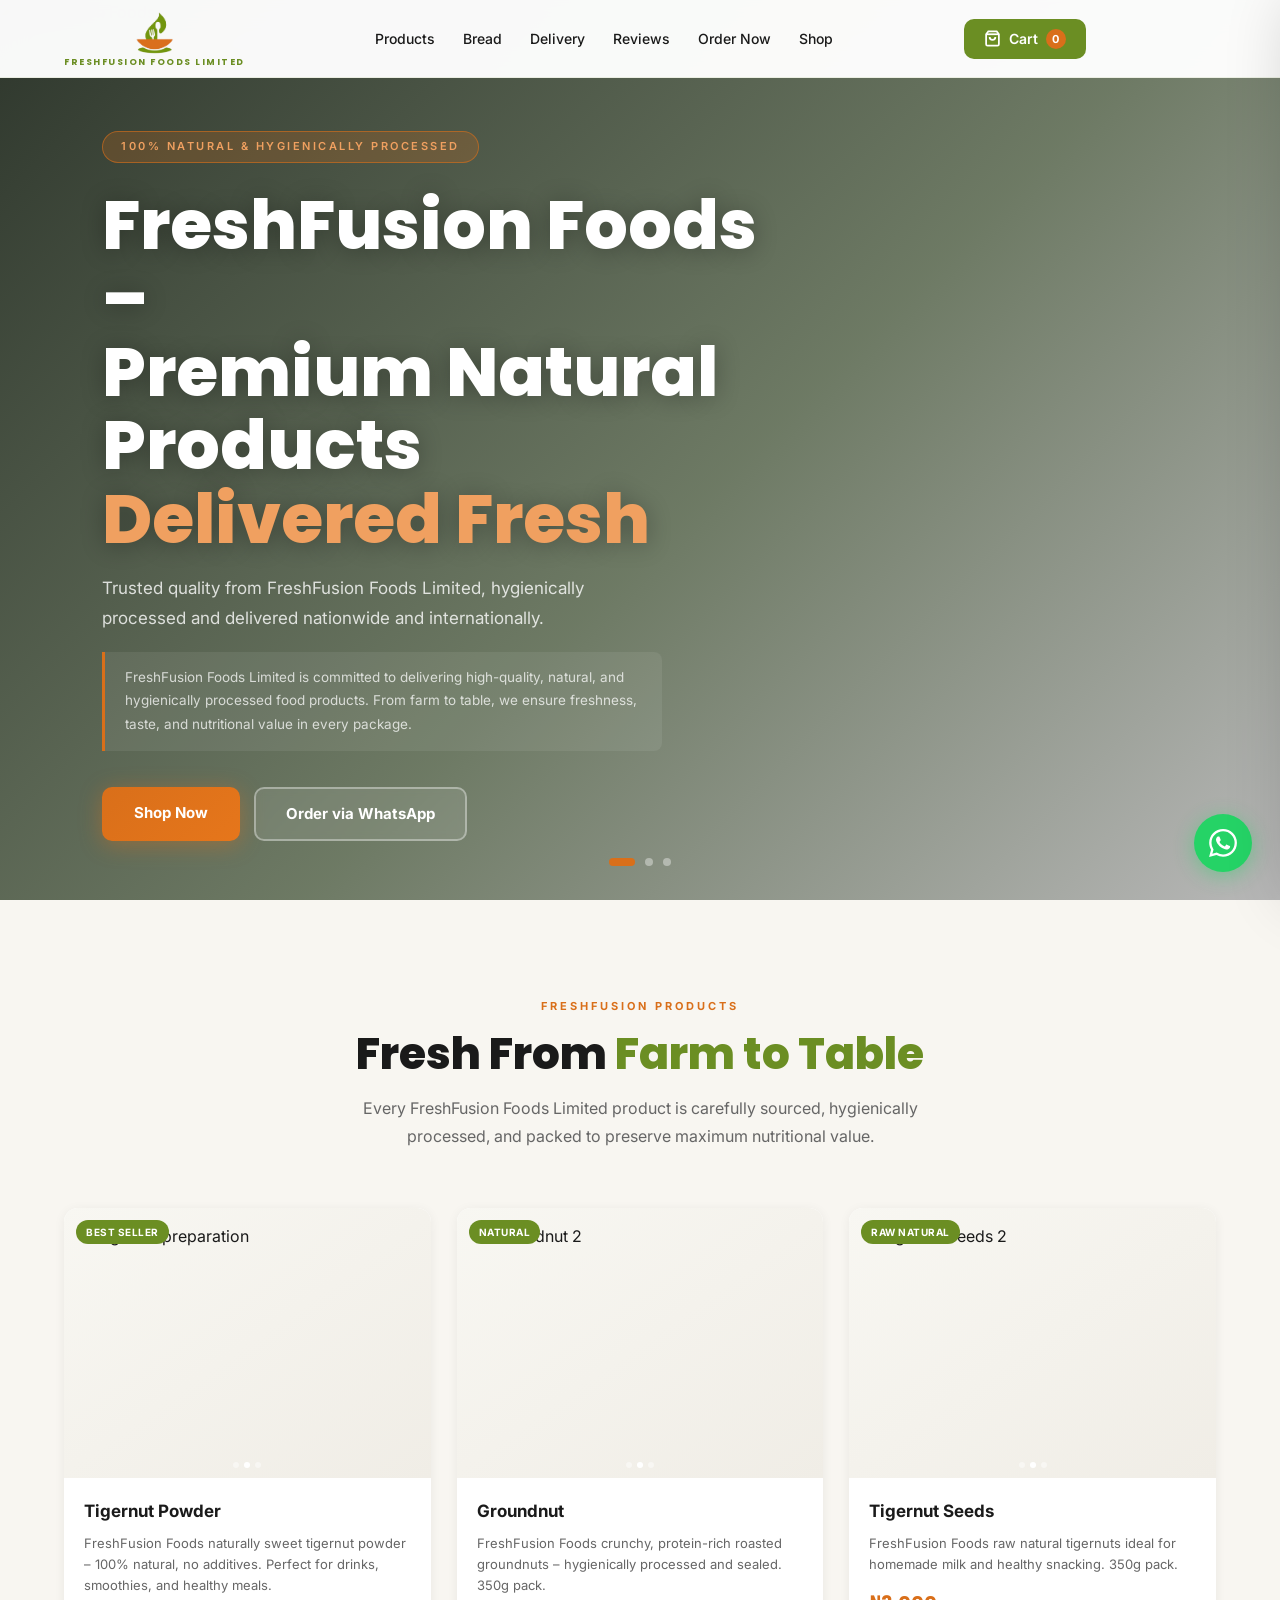
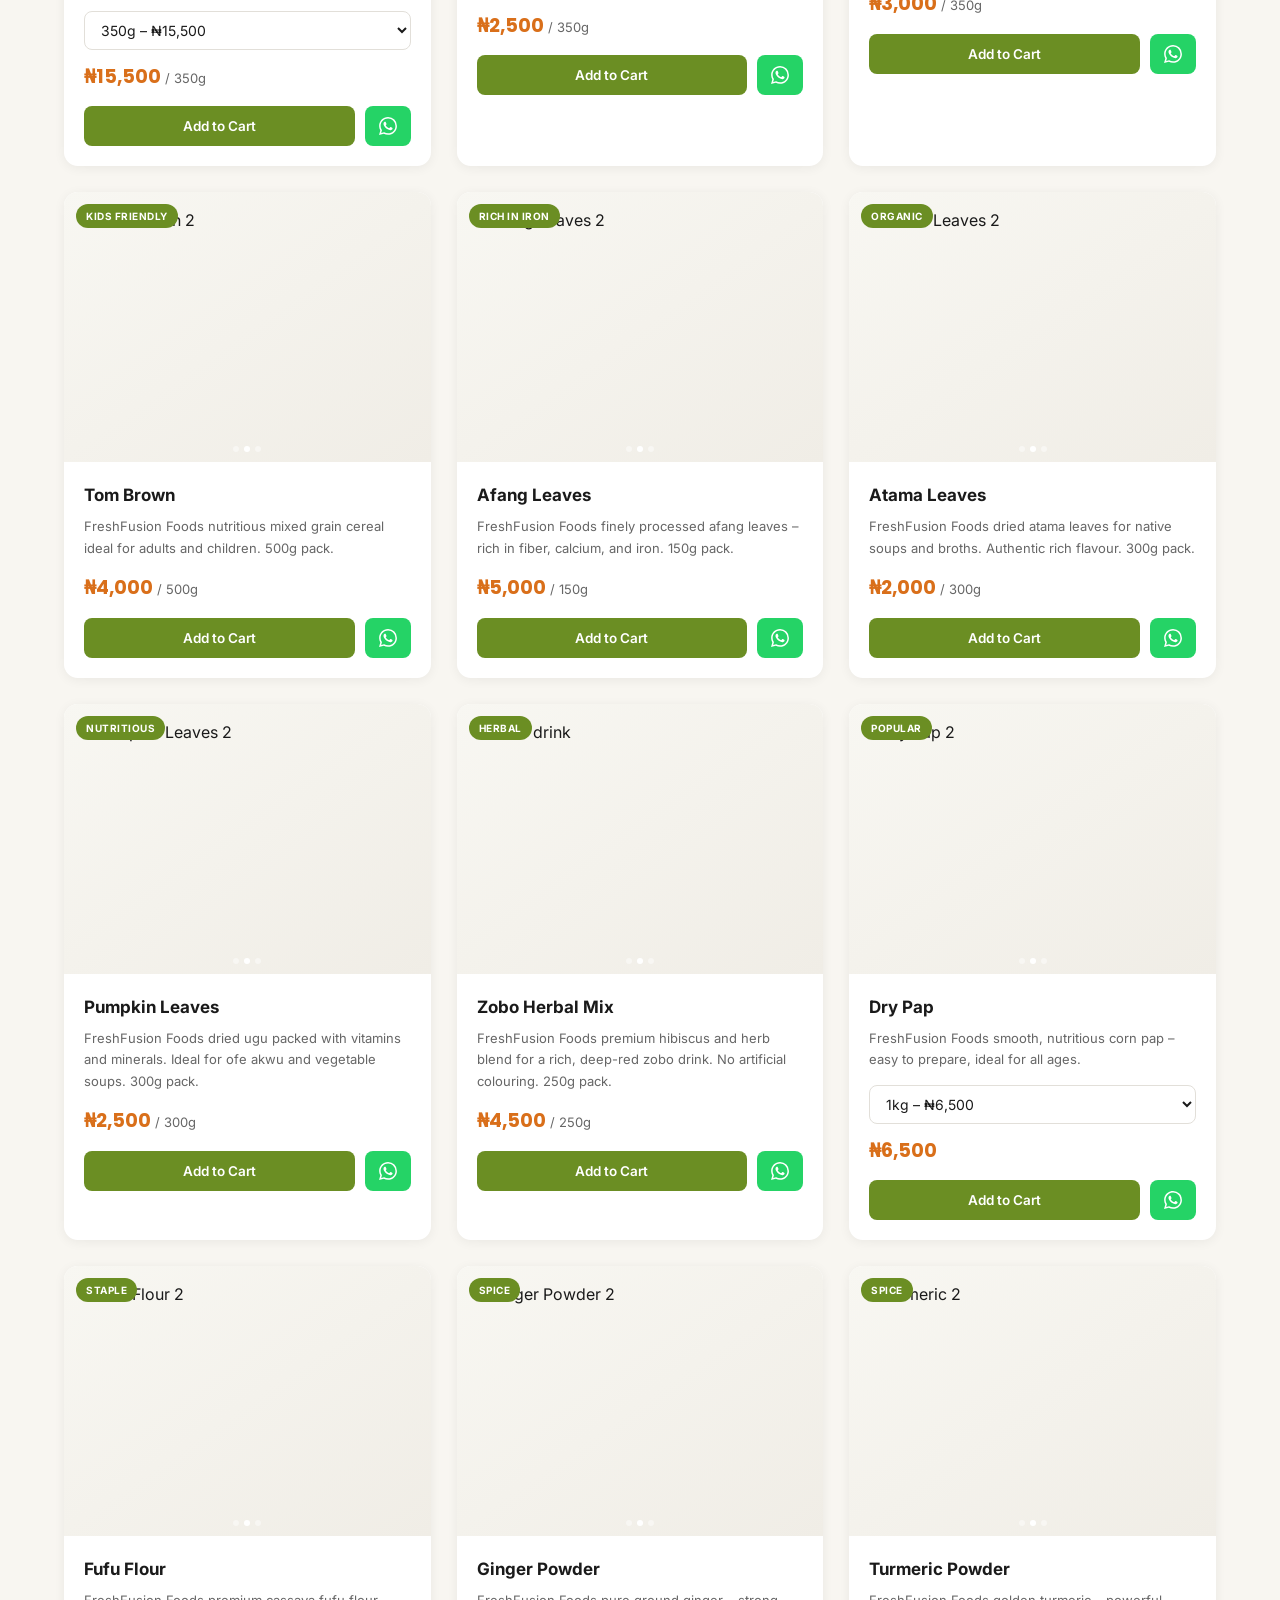
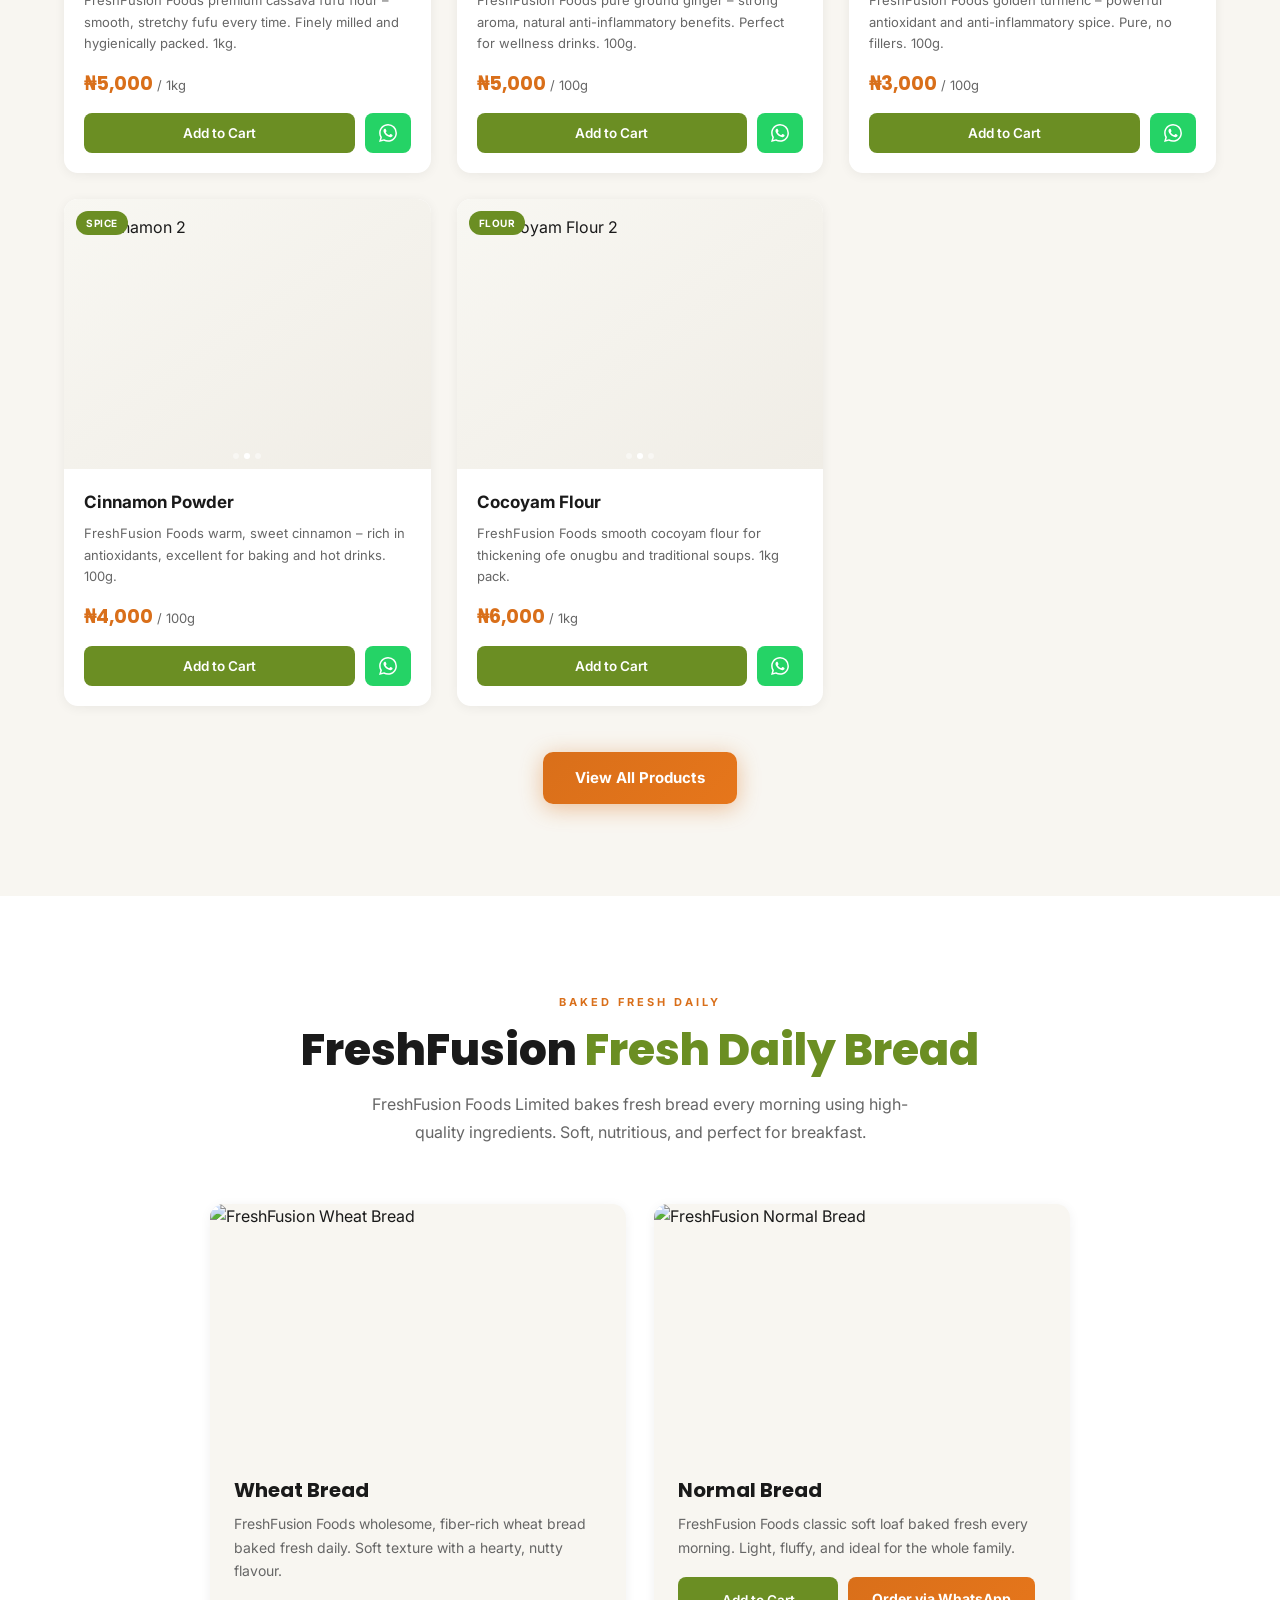
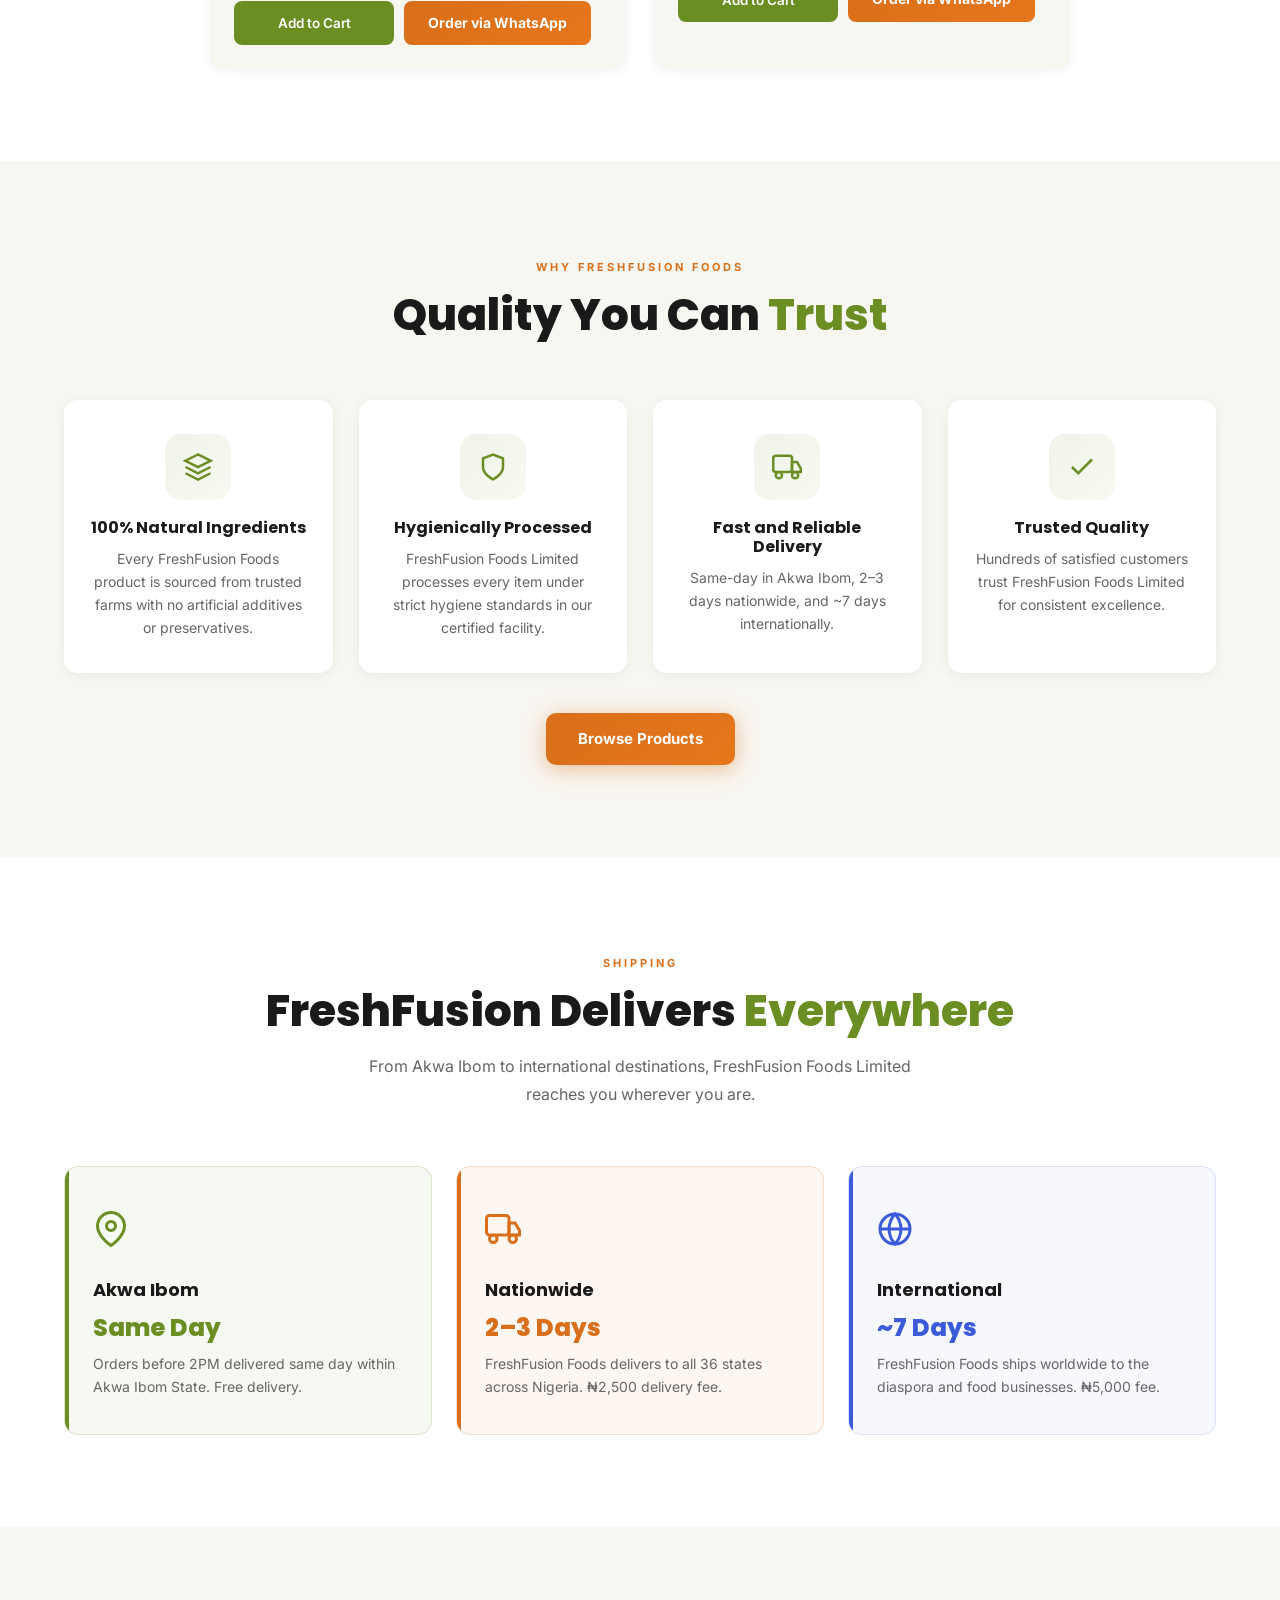
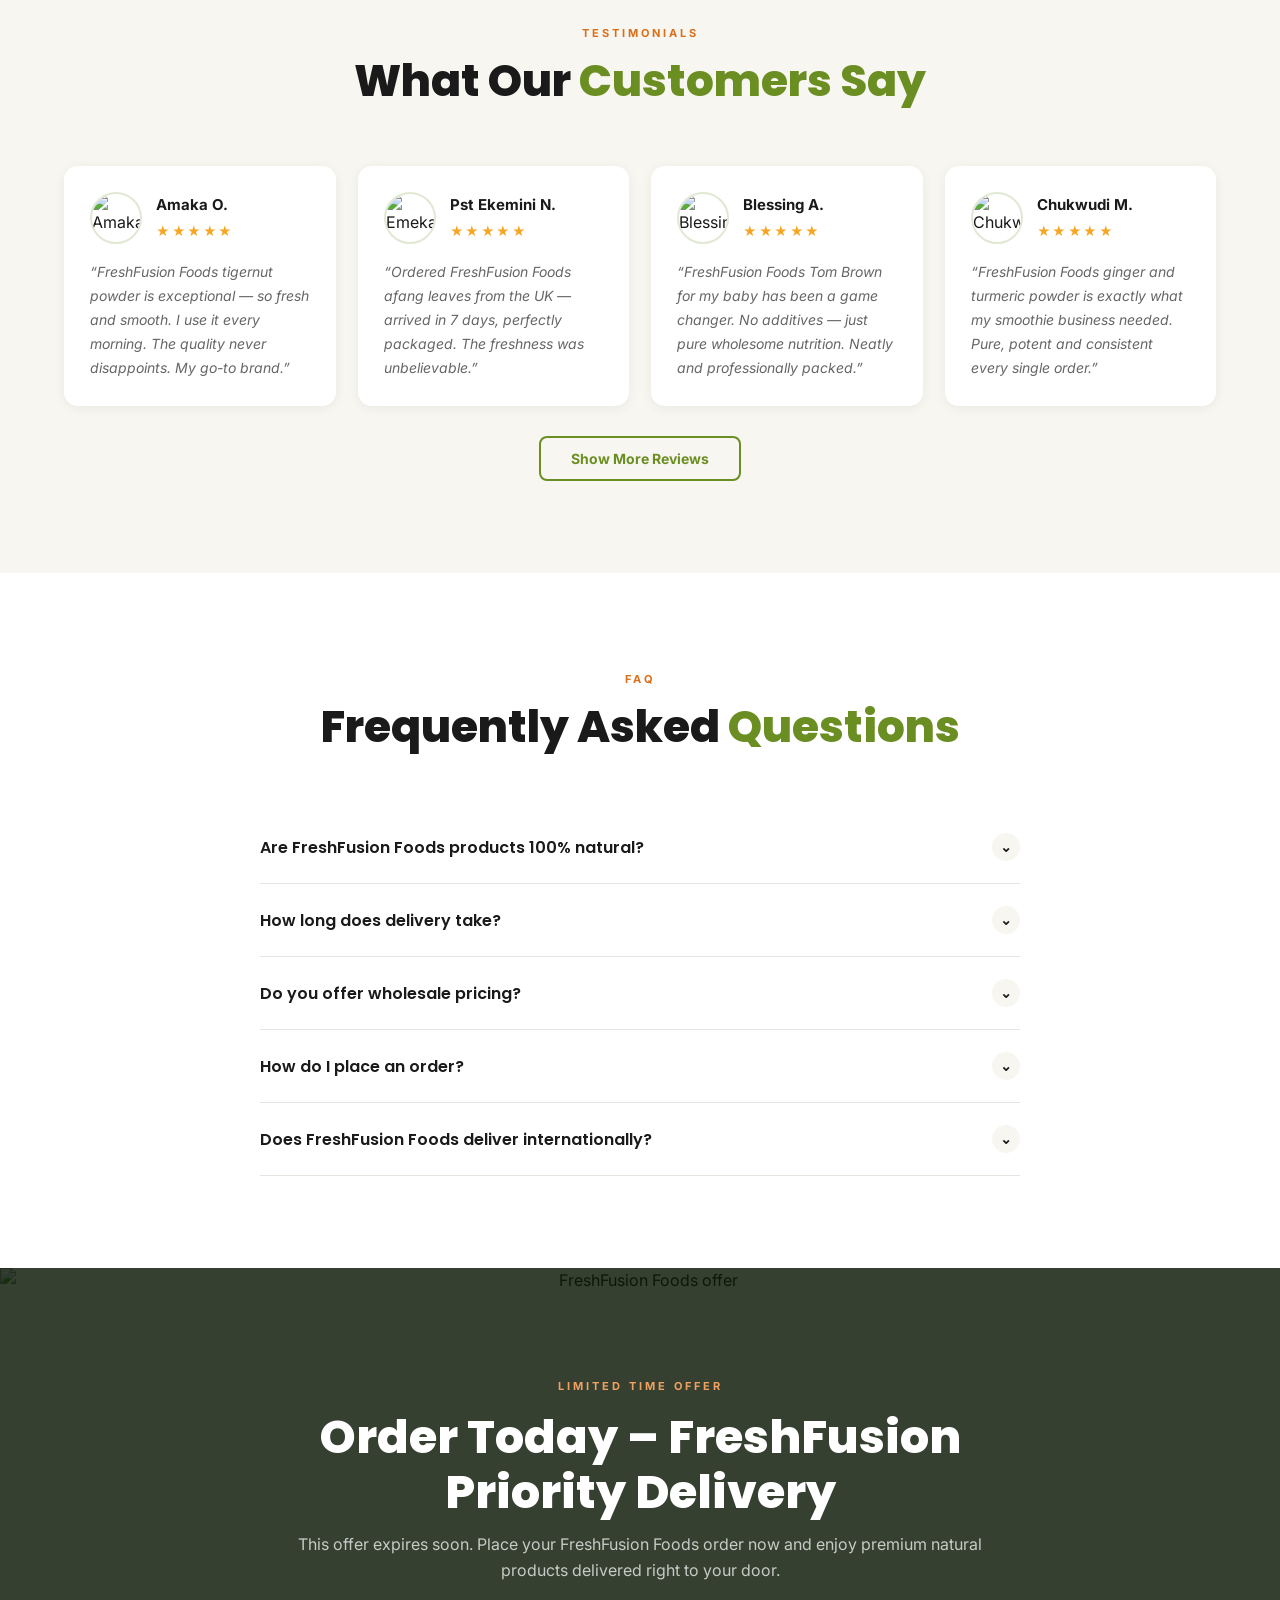
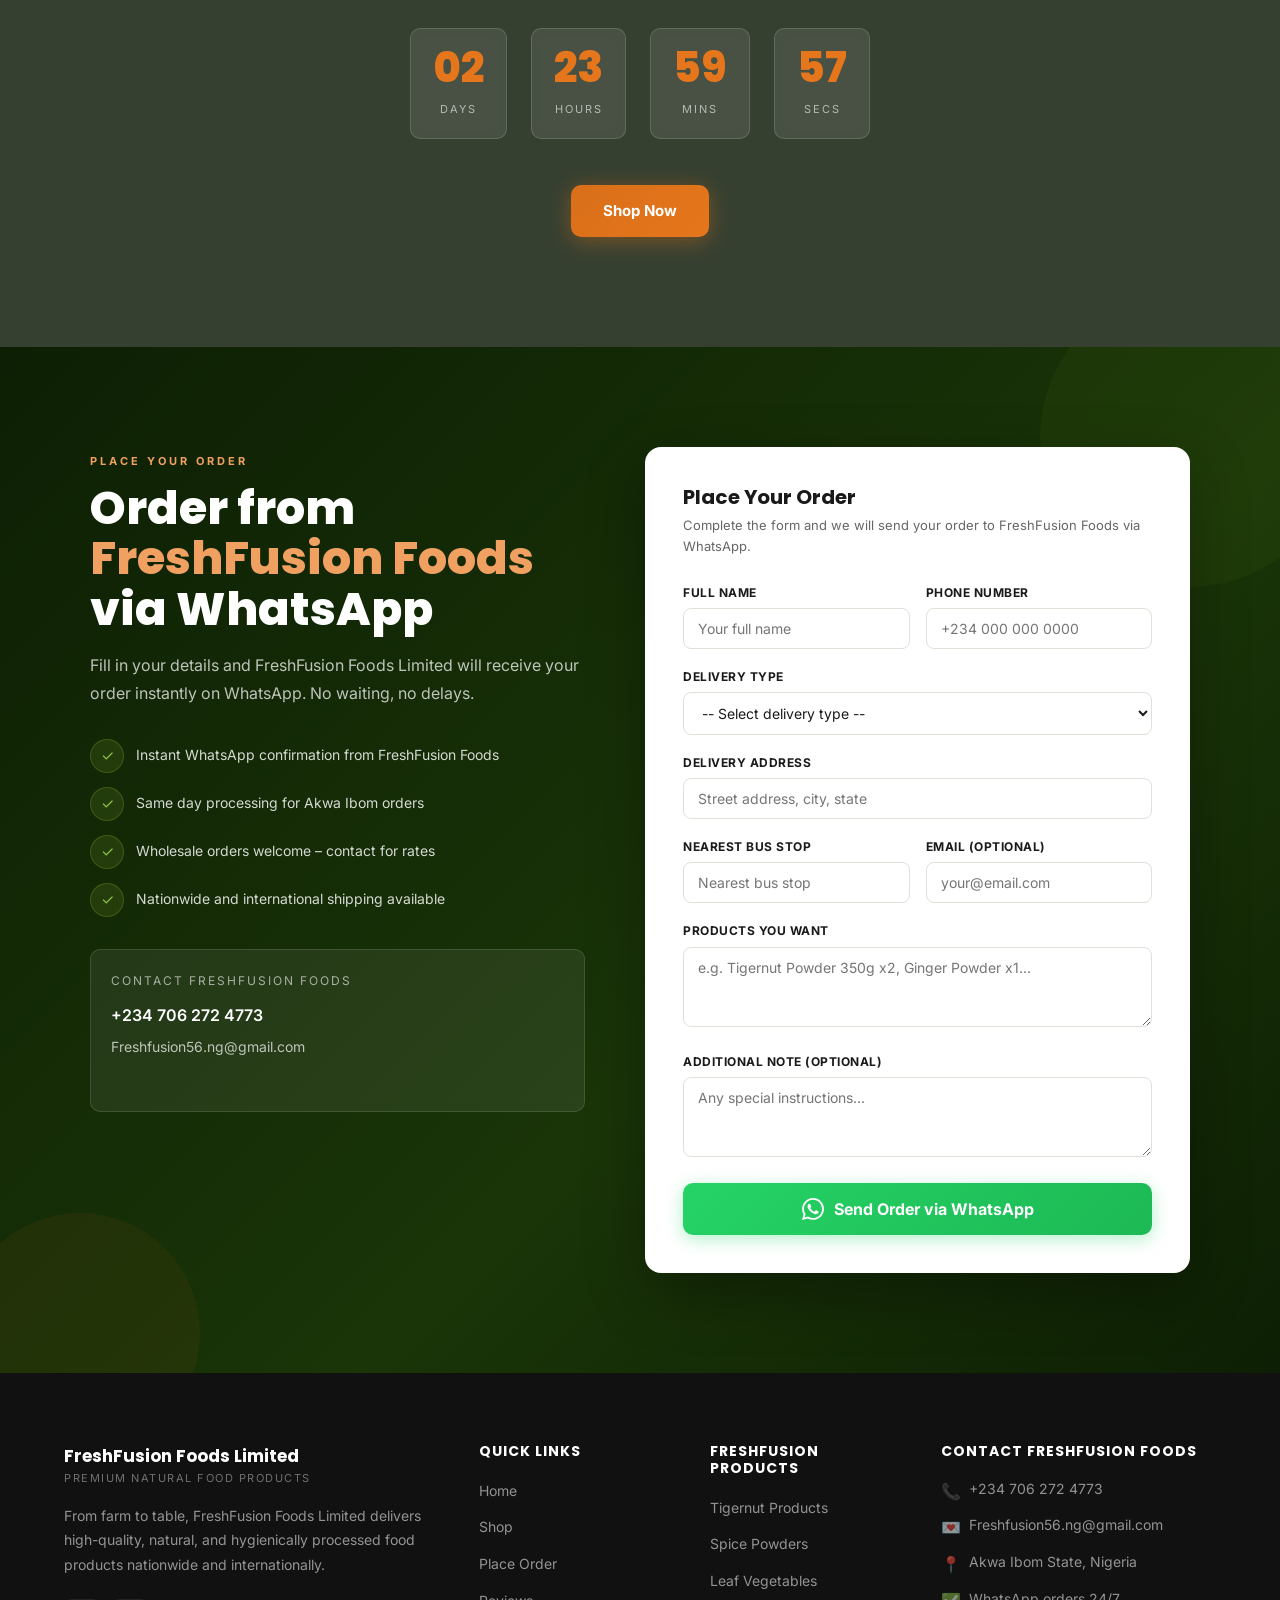
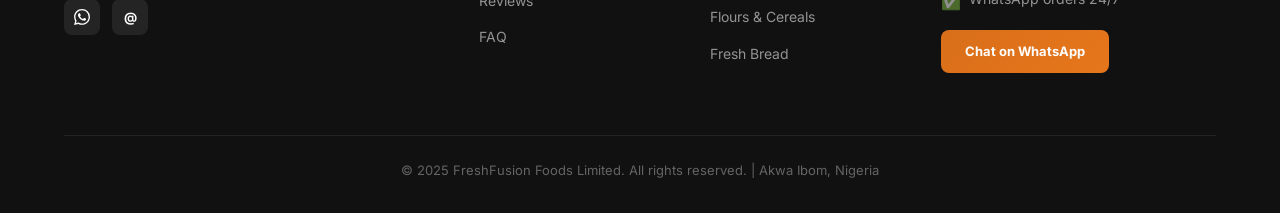
==== commit b81c9ee1: "update" ====
--- a/index.html
+++ b/index.html
@@ -21,7 +21,7 @@
     <li><a href="#delivery">Delivery</a></li>
     <li><a href="#reviews">Reviews</a></li>
     <li><a href="#book">Order Now</a></li>
-    <li><a href="shop.html">Shop</a></li>
+    <li><a href="Shop.html">Shop</a></li>
   </ul>
   <div class="nav-right">
     <button class="nav-cart-btn">
@@ -43,7 +43,7 @@
   <a href="#delivery">Delivery</a>
   <a href="#reviews">Reviews</a>
   <a href="#book">Order Now</a>
-  <a href="shop.html">Shop All</a>
+  <a href="Shop.html">Shop All</a>
 </div>
 
 <!-- HERO -->
@@ -151,7 +151,7 @@
     <div class="product-card" data-product data-name="Tigernut Seeds" data-price="3000" data-aos="fade-up" data-aos-delay="120">
       <div class="product-img-wrap">
         <span class="product-tag">Raw Natural</span>
-        <img src="https://images.unsplash.com/photo-1563636619-e9143da7973b?w=600&q=80" alt="Tigernut Seeds">
+        <img src="images/tigrnut seed.jpeg" alt="Tigernut Seeds">
         <img src="https://i.pinimg.com/1200x/73/ad/02/73ad02dd55437cafcb8f7000e639d708.jpg" alt="Tigernut Seeds 2">
         <img src="https://i.pinimg.com/1200x/e4/2f/4d/e42f4d6da559e7e6de3675c4ab798f32.jpg" alt="Tigernut milk">
         <div class="img-dots"><button class="img-dot"></button><button class="img-dot"></button><button class="img-dot"></button></div>
@@ -208,7 +208,7 @@
     <div class="product-card" data-product data-name="Atama Leaves" data-price="2000" data-aos="fade-up" data-aos-delay="120">
       <div class="product-img-wrap">
         <span class="product-tag">Organic</span>
-        <img src="https://images.unsplash.com/photo-1518977676601-b53f82aba655?w=600&q=80" alt="Atama Leaves">
+        <img src="images/atama leave.jpeg" alt="Atama Leaves">
         <img src="https://i.pinimg.com/736x/02/0f/f4/020ff44870b0fdd12cda6f9efcf5d899.jpg" alt="Atama Leaves 2">
         <img src="https://i.pinimg.com/1200x/7c/9e/83/7c9e831a5fa5173387cf27371de6afaf.jpg" alt="Atama Leaves 3">
         <div class="img-dots"><button class="img-dot"></button><button class="img-dot"></button><button class="img-dot"></button></div>
@@ -227,7 +227,7 @@
     <div class="product-card" data-product data-name="Pumpkin Leaves" data-price="2500" data-aos="fade-up">
       <div class="product-img-wrap">
         <span class="product-tag">Nutritious</span>
-        <img src="https://images.unsplash.com/photo-1556909114-f6e7ad7d3136?w=600&q=80" alt="Pumpkin Leaves">
+        <img src="images/pumpking.jpeg" alt="Pumpkin Leaves">
         <img src="https://i.pinimg.com/736x/25/01/e2/2501e2aa5ee598a5ff683f9c7bf54141.jpg" alt="Pumpkin Leaves 2">
         <img src="https://i.pinimg.com/1200x/4a/83/db/4a83db35a39e50fc2a1434155faa59fe.jpg" alt="Pumpkin Leaves 3">
         <div class="img-dots"><button class="img-dot"></button><button class="img-dot"></button><button class="img-dot"></button></div>
@@ -288,7 +288,7 @@
     <div class="product-card" data-product data-name="Fufu Flour" data-price="5000" data-aos="fade-up">
       <div class="product-img-wrap">
         <span class="product-tag">Staple</span>
-        <img src="https://images.unsplash.com/photo-1509440159596-0249088772ff?w=600&q=80" alt="Fufu Flour">
+        <img src="images/fufu flour.jpeg" alt="Fufu Flour">
         <img src="https://i.pinimg.com/736x/68/2f/8c/682f8c909db11167e394a38dc0b64142.jpg" alt="Fufu Flour 2">
         <img src="https://i.pinimg.com/1200x/5a/1b/7d/5a1b7dd2f1500bc0d6c16f0e9cb2adc6.jpg" alt="Fufu Flour 3">
         <div class="img-dots"><button class="img-dot"></button><button class="img-dot"></button><button class="img-dot"></button></div>
@@ -307,7 +307,7 @@
     <div class="product-card" data-product data-name="Ginger Powder" data-price="5000" data-aos="fade-up" data-aos-delay="60">
       <div class="product-img-wrap">
         <span class="product-tag">Spice</span>
-        <img src="https://images.unsplash.com/photo-1615485500704-8e990f9900f7?w=600&q=80" alt="Ginger Powder">
+        <img src="images/ginger.jpeg" alt="Ginger Powder">
         <img src="https://i.pinimg.com/1200x/33/ac/99/33ac99403da9ec0e98d9ccd1870e0d88.jpg" alt="Ginger Powder 2">
         <img src="https://i.pinimg.com/736x/c8/66/fe/c866fea62dc79e797b82cc6de3969a0f.jpg" alt="Ginger Powder 3">
         <div class="img-dots"><button class="img-dot"></button><button class="img-dot"></button><button class="img-dot"></button></div>
@@ -326,7 +326,7 @@
     <div class="product-card" data-product data-name="Turmeric Powder" data-price="3000" data-aos="fade-up" data-aos-delay="120">
       <div class="product-img-wrap">
         <span class="product-tag">Spice</span>
-        <img src="https://images.unsplash.com/photo-1596040033229-a9821ebd058d?w=600&q=80" alt="Turmeric Powder">
+        <img src="images/turmeric.jpeg" alt="Turmeric Powder">
         <img src="https://i.pinimg.com/736x/7d/8d/a4/7d8da4a55ffe616d6918aa9f9a357759.jpg" alt="Turmeric 2">
         <img src="https://i.pinimg.com/1200x/5d/71/72/5d7172920dc61c63224d8c41c27e33a5.jpg" alt="Turmeric 3">
         <div class="img-dots"><button class="img-dot"></button><button class="img-dot"></button><button class="img-dot"></button></div>
@@ -345,7 +345,7 @@
     <div class="product-card" data-product data-name="Cinnamon Powder" data-price="4000" data-aos="fade-up">
       <div class="product-img-wrap">
         <span class="product-tag">Spice</span>
-        <img src="https://images.unsplash.com/photo-1610970881699-44a5587cabec?w=600&q=80" alt="Cinnamon Powder">
+        <img src="images/cinnamon.jpeg" alt="Cinnamon Powder">
         <img src="https://i.pinimg.com/1200x/4e/74/48/4e7448761b6ef1fcc959694c0352ec80.jpg" alt="Cinnamon 2">
         <img src="https://i.pinimg.com/1200x/8f/62/db/8f62db85941790ade1bf63696436518b.jpg" alt="Cinnamon 3">
         <div class="img-dots"><button class="img-dot"></button><button class="img-dot"></button><button class="img-dot"></button></div>
@@ -364,7 +364,7 @@
     <div class="product-card" data-product data-name="Cocoyam Flour" data-price="6000" data-aos="fade-up" data-aos-delay="60">
       <div class="product-img-wrap">
         <span class="product-tag">Flour</span>
-        <img src="https://images.unsplash.com/photo-1574323347407-f5e1ad6d020b?w=600&q=80" alt="Cocoyam Flour">
+        <img src="images/cocoyam.jpeg" alt="Cocoyam Flour">
         <img src="https://i.pinimg.com/1200x/af/10/18/af101815612136fc37680e5273c0da29.jpg" alt="Cocoyam Flour 2">
         <img src="https://i.pinimg.com/1200x/ba/a8/f6/baa8f6d4b2f13297d02c1a7a55a009d9.jpg" alt="Cocoyam Flour 3">
         <div class="img-dots"><button class="img-dot"></button><button class="img-dot"></button><button class="img-dot"></button></div>
@@ -382,7 +382,7 @@
 
   </div>
   <div style="text-align:center;margin-top:46px;" data-aos="fade-up">
-    <a href="shop.html" class="btn-primary" style="display:inline-block;">View All Products</a>
+    <a href="Shop.html" class="btn-primary" style="display:inline-block;">View All Products</a>
   </div>
 </section>
 
@@ -431,7 +431,7 @@
     <div class="why-card" data-aos="fade-up" data-aos-delay="160"><div class="why-icon"><svg width="30" height="30" viewBox="0 0 24 24" fill="none" stroke="#6B8E23" stroke-width="2"><rect x="1" y="3" width="15" height="13" rx="2"/><path d="M16 8h4l3 5v3h-7V8z"/><circle cx="5.5" cy="18.5" r="2.5"/><circle cx="18.5" cy="18.5" r="2.5"/></svg></div><h3>Fast and Reliable Delivery</h3><p>Same-day in Akwa Ibom, 2&ndash;3 days nationwide, and ~7 days internationally.</p></div>
     <div class="why-card" data-aos="fade-up" data-aos-delay="240"><div class="why-icon"><svg width="30" height="30" viewBox="0 0 24 24" fill="none" stroke="#6B8E23" stroke-width="2"><polyline points="20 6 9 17 4 12"/></svg></div><h3>Trusted Quality</h3><p>Hundreds of satisfied customers trust FreshFusion Foods Limited for consistent excellence.</p></div>
   </div>
-  <div class="why-cta" data-aos="fade-up"><a href="shop.html" class="btn-primary" style="display:inline-block;">Browse Products</a></div>
+  <div class="why-cta" data-aos="fade-up"><a href="Shop.html" class="btn-primary" style="display:inline-block;">Browse Products</a></div>
 </section>
 
 <!-- DELIVERY -->
@@ -469,14 +469,14 @@
   <div class="reviews-grid">
     <div class="review-card" data-aos="fade-up"><div class="review-top"><img src="https://i.pinimg.com/1200x/0b/2e/98/0b2e988dcec7af0209aa42d919c6967b.jpg" alt="Amaka O." class="review-avatar"><div><div class="review-name">Amaka O.</div><div class="stars">&#9733;&#9733;&#9733;&#9733;&#9733;</div></div></div><p class="review-text">&ldquo;FreshFusion Foods tigernut powder is exceptional &mdash; so fresh and smooth. I use it every morning. The quality never disappoints. My go-to brand.&rdquo;</p></div>
     <div class="review-card" data-aos="fade-up" data-aos-delay="60"><div class="review-top"><img src="https://i.pinimg.com/736x/7a/25/85/7a2585204e15ba3c92c6b926711d02dc.jpg" alt="Emeka N." class="review-avatar"><div><div class="review-name">Pst Ekemini N.</div><div class="stars">&#9733;&#9733;&#9733;&#9733;&#9733;</div></div></div><p class="review-text">&ldquo;Ordered FreshFusion Foods afang leaves from the UK &mdash; arrived in 7 days, perfectly packaged. The freshness was unbelievable.&rdquo;</p></div>
-    <div class="review-card" data-aos="fade-up" data-aos-delay="120"><div class="review-top"><img src="https://images.unsplash.com/photo-1489424731084-a5d8b219a5bb?w=120&q=80" alt="Blessing A." class="review-avatar"><div><div class="review-name">Blessing A.</div><div class="stars">&#9733;&#9733;&#9733;&#9733;&#9733;</div></div></div><p class="review-text">&ldquo;FreshFusion Foods Tom Brown for my baby has been a game changer. No additives &mdash; just pure wholesome nutrition. Neatly and professionally packed.&rdquo;</p></div>
-    <div class="review-card" data-aos="fade-up" data-aos-delay="180"><div class="review-top"><img src="https://images.unsplash.com/photo-1552374196-1ab2a1c593e8?w=120&q=80" alt="Chukwudi M." class="review-avatar"><div><div class="review-name">Chukwudi M.</div><div class="stars">&#9733;&#9733;&#9733;&#9733;&#9733;</div></div></div><p class="review-text">&ldquo;FreshFusion Foods ginger and turmeric powder is exactly what my smoothie business needed. Pure, potent and consistent every single order.&rdquo;</p></div>
-    <div class="review-card hidden"><div class="review-top"><img src="https://images.unsplash.com/photo-1500648767791-00dcc994a43e?w=120&q=80" alt="James T." class="review-avatar"><div><div class="review-name">James T.</div><div class="stars">&#9733;&#9733;&#9733;&#9733;&#9733;</div></div></div><p class="review-text">&ldquo;FreshFusion Foods same-day delivery is real &mdash; ordered at noon, had my package by 4pm. Fufu flour was fresh and my family loved dinner.&rdquo;</p></div>
-    <div class="review-card hidden"><div class="review-top"><img src="https://images.unsplash.com/photo-1546961342-ea5f62d5a27b?w=120&q=80" alt="Ngozi P." class="review-avatar"><div><div class="review-name">Ngozi P.</div><div class="stars">&#9733;&#9733;&#9733;&#9733;&#9733;</div></div></div><p class="review-text">&ldquo;FreshFusion Foods zobo herbal mix gives the most flavorful zobo I have had. No artificial colouring &mdash; the natural hibiscus colour is gorgeous.&rdquo;</p></div>
-    <div class="review-card hidden"><div class="review-top"><img src="https://images.unsplash.com/photo-1506794778202-cad84cf45f1d?w=120&q=80" alt="Uche B." class="review-avatar"><div><div class="review-name">Uche B.</div><div class="stars">&#9733;&#9733;&#9733;&#9733;&#9733;</div></div></div><p class="review-text">&ldquo;I bulk order monthly from FreshFusion Foods Limited for my restaurant. Always on time, consistent quality. Very responsive on WhatsApp.&rdquo;</p></div>
-    <div class="review-card hidden"><div class="review-top"><img src="https://images.unsplash.com/photo-1534528741775-53994a69daeb?w=120&q=80" alt="Adaeze K." class="review-avatar"><div><div class="review-name">Adaeze K.</div><div class="stars">&#9733;&#9733;&#9733;&#9733;&#9733;</div></div></div><p class="review-text">&ldquo;FreshFusion Foods wheat bread is freshly baked and incredibly soft. My kids refuse any other bread. A truly premium product.&rdquo;</p></div>
-    <div class="review-card hidden"><div class="review-top"><img src="https://images.unsplash.com/photo-1487412720507-e7ab37603c6f?w=120&q=80" alt="Miriam D." class="review-avatar"><div><div class="review-name">Miriam D.</div><div class="stars">&#9733;&#9733;&#9733;&#9733;&#9733;</div></div></div><p class="review-text">&ldquo;Ordered FreshFusion Foods cocoyam flour from Lagos &mdash; arrived in 2 days neatly packed. Made perfect ofe onugbu. Excellent service!&rdquo;</p></div>
-    <div class="review-card hidden"><div class="review-top"><img src="https://images.unsplash.com/photo-1472099645785-5658abf4ff4e?w=120&q=80" alt="Taiwo S." class="review-avatar"><div><div class="review-name">Taiwo S.</div><div class="stars">&#9733;&#9733;&#9733;&#9733;&#9733;</div></div></div><p class="review-text">&ldquo;FreshFusion Foods cinnamon powder has the most intense, authentic flavour I have found in Nigeria. Clearly premium grade. Worth every naira.&rdquo;</p></div>
+    <div class="review-card" data-aos="fade-up" data-aos-delay="120"><div class="review-top"><img src="https://i.pinimg.com/1200x/3f/14/b7/3f14b76e1c536fbdd04b7d47ee34e550.jpg" alt="Blessing A." class="review-avatar"><div><div class="review-name">Blessing A.</div><div class="stars">&#9733;&#9733;&#9733;&#9733;&#9733;</div></div></div><p class="review-text">&ldquo;FreshFusion Foods Tom Brown for my baby has been a game changer. No additives &mdash; just pure wholesome nutrition. Neatly and professionally packed.&rdquo;</p></div>
+    <div class="review-card" data-aos="fade-up" data-aos-delay="180"><div class="review-top"><img src="https://i.pinimg.com/736x/e6/2e/f2/e62ef2f419caa132b1109a6d976a2482.jpg" alt="Chukwudi M." class="review-avatar"><div><div class="review-name">Chukwudi M.</div><div class="stars">&#9733;&#9733;&#9733;&#9733;&#9733;</div></div></div><p class="review-text">&ldquo;FreshFusion Foods ginger and turmeric powder is exactly what my smoothie business needed. Pure, potent and consistent every single order.&rdquo;</p></div>
+    <div class="review-card hidden"><div class="review-top"><img src="https://i.pinimg.com/1200x/8f/ef/fa/8feffafd9932ba05ec21d4d8d8ee79bd.jpg" alt="James T." class="review-avatar"><div><div class="review-name">James T.</div><div class="stars">&#9733;&#9733;&#9733;&#9733;&#9733;</div></div></div><p class="review-text">&ldquo;FreshFusion Foods same-day delivery is real &mdash; ordered at noon, had my package by 4pm. Fufu flour was fresh and my family loved dinner.&rdquo;</p></div>
+    <div class="review-card hidden"><div class="review-top"><img src="https://i.pinimg.com/1200x/63/a3/09/63a309c7be3796fc78b10850266e4d43.jpg" alt="Ngozi P." class="review-avatar"><div><div class="review-name">Ngozi P.</div><div class="stars">&#9733;&#9733;&#9733;&#9733;&#9733;</div></div></div><p class="review-text">&ldquo;FreshFusion Foods zobo herbal mix gives the most flavorful zobo I have had. No artificial colouring &mdash; the natural hibiscus colour is gorgeous.&rdquo;</p></div>
+    <div class="review-card hidden"><div class="review-top"><img src="https://i.pinimg.com/736x/d4/af/41/d4af412ab61d9d6833201513be2f50ac.jpg" alt="Uche B." class="review-avatar"><div><div class="review-name">Uche B.</div><div class="stars">&#9733;&#9733;&#9733;&#9733;&#9733;</div></div></div><p class="review-text">&ldquo;I bulk order monthly from FreshFusion Foods Limited for my restaurant. Always on time, consistent quality. Very responsive on WhatsApp.&rdquo;</p></div>
+    <div class="review-card hidden"><div class="review-top"><img src="https://i.pinimg.com/736x/e7/a3/10/e7a3101564be78de63722dab72853155.jpg" alt="Adaeze K." class="review-avatar"><div><div class="review-name">Uwem K.</div><div class="stars">&#9733;&#9733;&#9733;&#9733;&#9733;</div></div></div><p class="review-text">&ldquo;FreshFusion Foods wheat bread is freshly baked and incredibly soft. My kids refuse any other bread. A truly premium product.&rdquo;</p></div>
+    <div class="review-card hidden"><div class="review-top"><img src="https://i.pinimg.com/1200x/c2/98/4d/c2984d16d94e6326437417079f7e76ec.jpg" alt="Miriam D." class="review-avatar"><div><div class="review-name">Miriam D.</div><div class="stars">&#9733;&#9733;&#9733;&#9733;&#9733;</div></div></div><p class="review-text">&ldquo;Ordered FreshFusion Foods cocoyam flour from Lagos &mdash; arrived in 2 days neatly packed. Made perfect ofe onugbu. Excellent service!&rdquo;</p></div>
+    <div class="review-card hidden"><div class="review-top"><img src="https://i.pinimg.com/736x/1a/75/72/1a7572754b5b62e355b19f06d5ab4eb7.jpg" alt="Imoowo S." class="review-avatar"><div><div class="review-name">Imoowo S.</div><div class="stars">&#9733;&#9733;&#9733;&#9733;&#9733;</div></div></div><p class="review-text">&ldquo;FreshFusion Foods cinnamon powder has the most intense, authentic flavour I have found in Nigeria. Clearly premium grade. Worth every naira.&rdquo;</p></div>
   </div>
   <div class="reviews-toggle" data-aos="fade-up"><button class="btn-toggle">Show More Reviews</button></div>
 </section>
@@ -510,7 +510,7 @@
       <div class="timer-block"><span class="timer-num" id="cd-mins">00</span><span class="timer-label">Mins</span></div>
       <div class="timer-block"><span class="timer-num" id="cd-secs">00</span><span class="timer-label">Secs</span></div>
     </div>
-    <a href="shop.html" class="btn-primary" style="display:inline-block;">Shop Now</a>
+    <a href="Shop.html" class="btn-primary" style="display:inline-block;">Shop Now</a>
   </div>
 </div>
 
@@ -578,8 +578,8 @@
         <a href="mailto:Freshfusion56.ng@gmail.com" class="social-link" style="font-size:13px;font-weight:700;color:white;">@</a>
       </div>
     </div>
-    <div><h4>Quick Links</h4><ul><li><a href="index.html">Home</a></li><li><a href="shop.html">Shop</a></li><li><a href="#book">Place Order</a></li><li><a href="#reviews">Reviews</a></li><li><a href="#faq">FAQ</a></li></ul></div>
-    <div><h4>FreshFusion Products</h4><ul><li><a href="shop.html">Tigernut Products</a></li><li><a href="shop.html">Spice Powders</a></li><li><a href="shop.html">Leaf Vegetables</a></li><li><a href="shop.html">Flours &amp; Cereals</a></li><li><a href="shop.html">Fresh Bread</a></li></ul></div>
+    <div><h4>Quick Links</h4><ul><li><a href="index.html">Home</a></li><li><a href="Shop.html">Shop</a></li><li><a href="#book">Place Order</a></li><li><a href="#reviews">Reviews</a></li><li><a href="#faq">FAQ</a></li></ul></div>
+    <div><h4>FreshFusion Products</h4><ul><li><a href="Shop.html">Tigernut Products</a></li><li><a href="Shop.html">Spice Powders</a></li><li><a href="Shop.html">Leaf Vegetables</a></li><li><a href="Shop.html">Flours &amp; Cereals</a></li><li><a href="Shop.html">Fresh Bread</a></li></ul></div>
     <div class="footer-contact"><h4>Contact FreshFusion Foods</h4>
       <p><span>&#128222;</span><span>+234 706 272 4773</span></p>
       <p><span>&#128140;</span><span>Freshfusion56.ng@gmail.com</span></p>
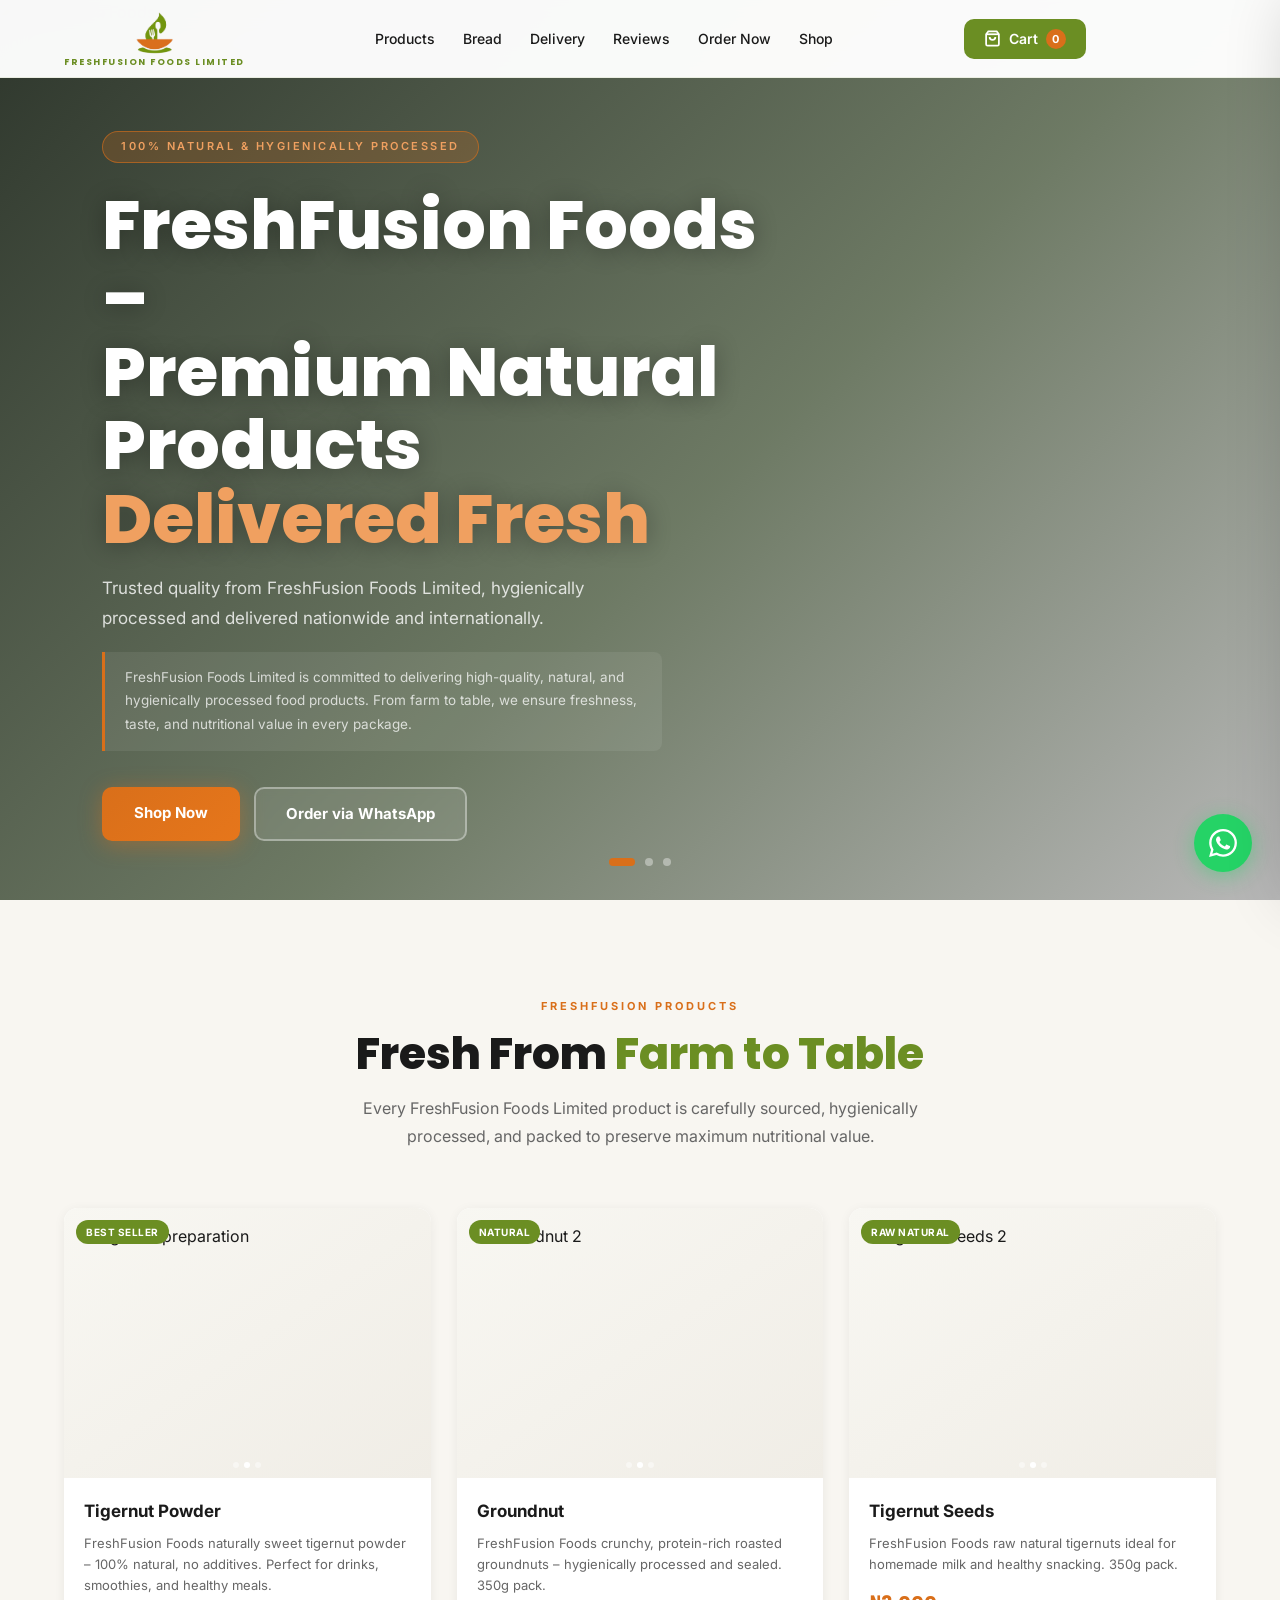
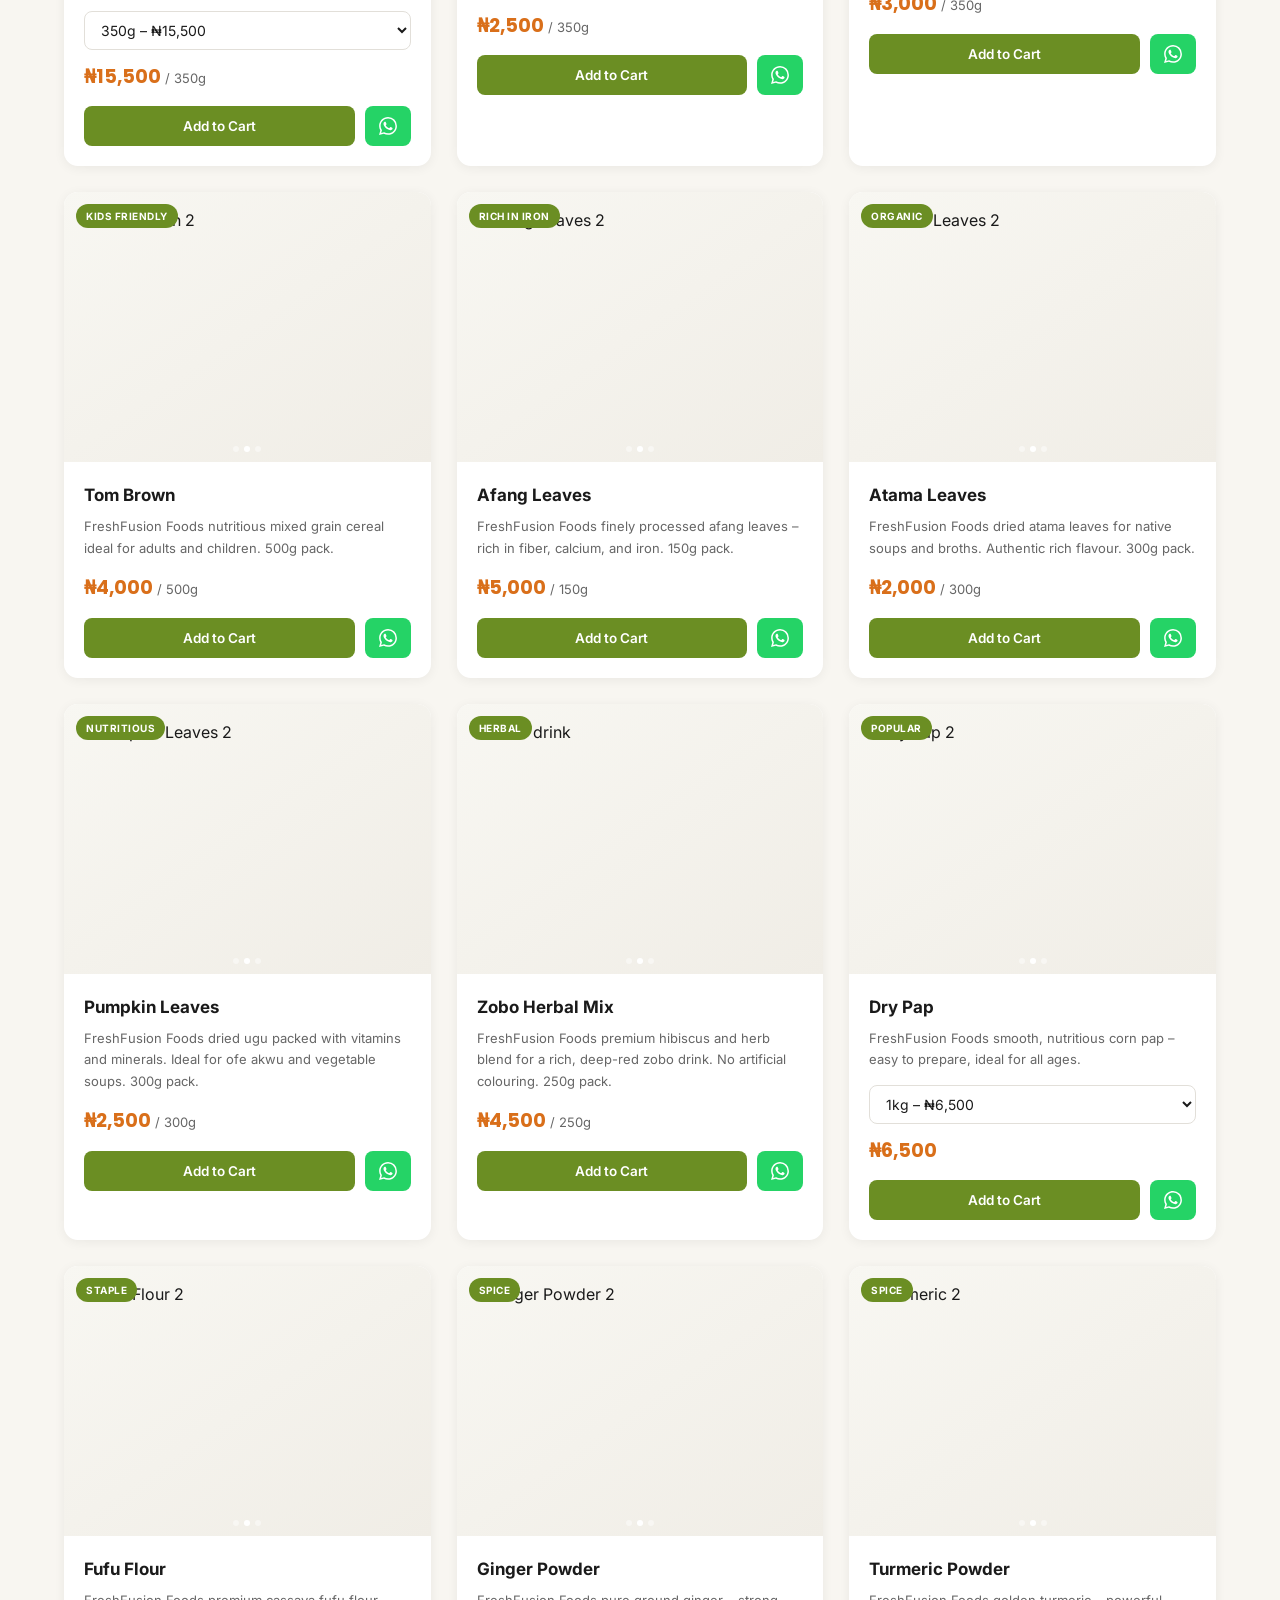
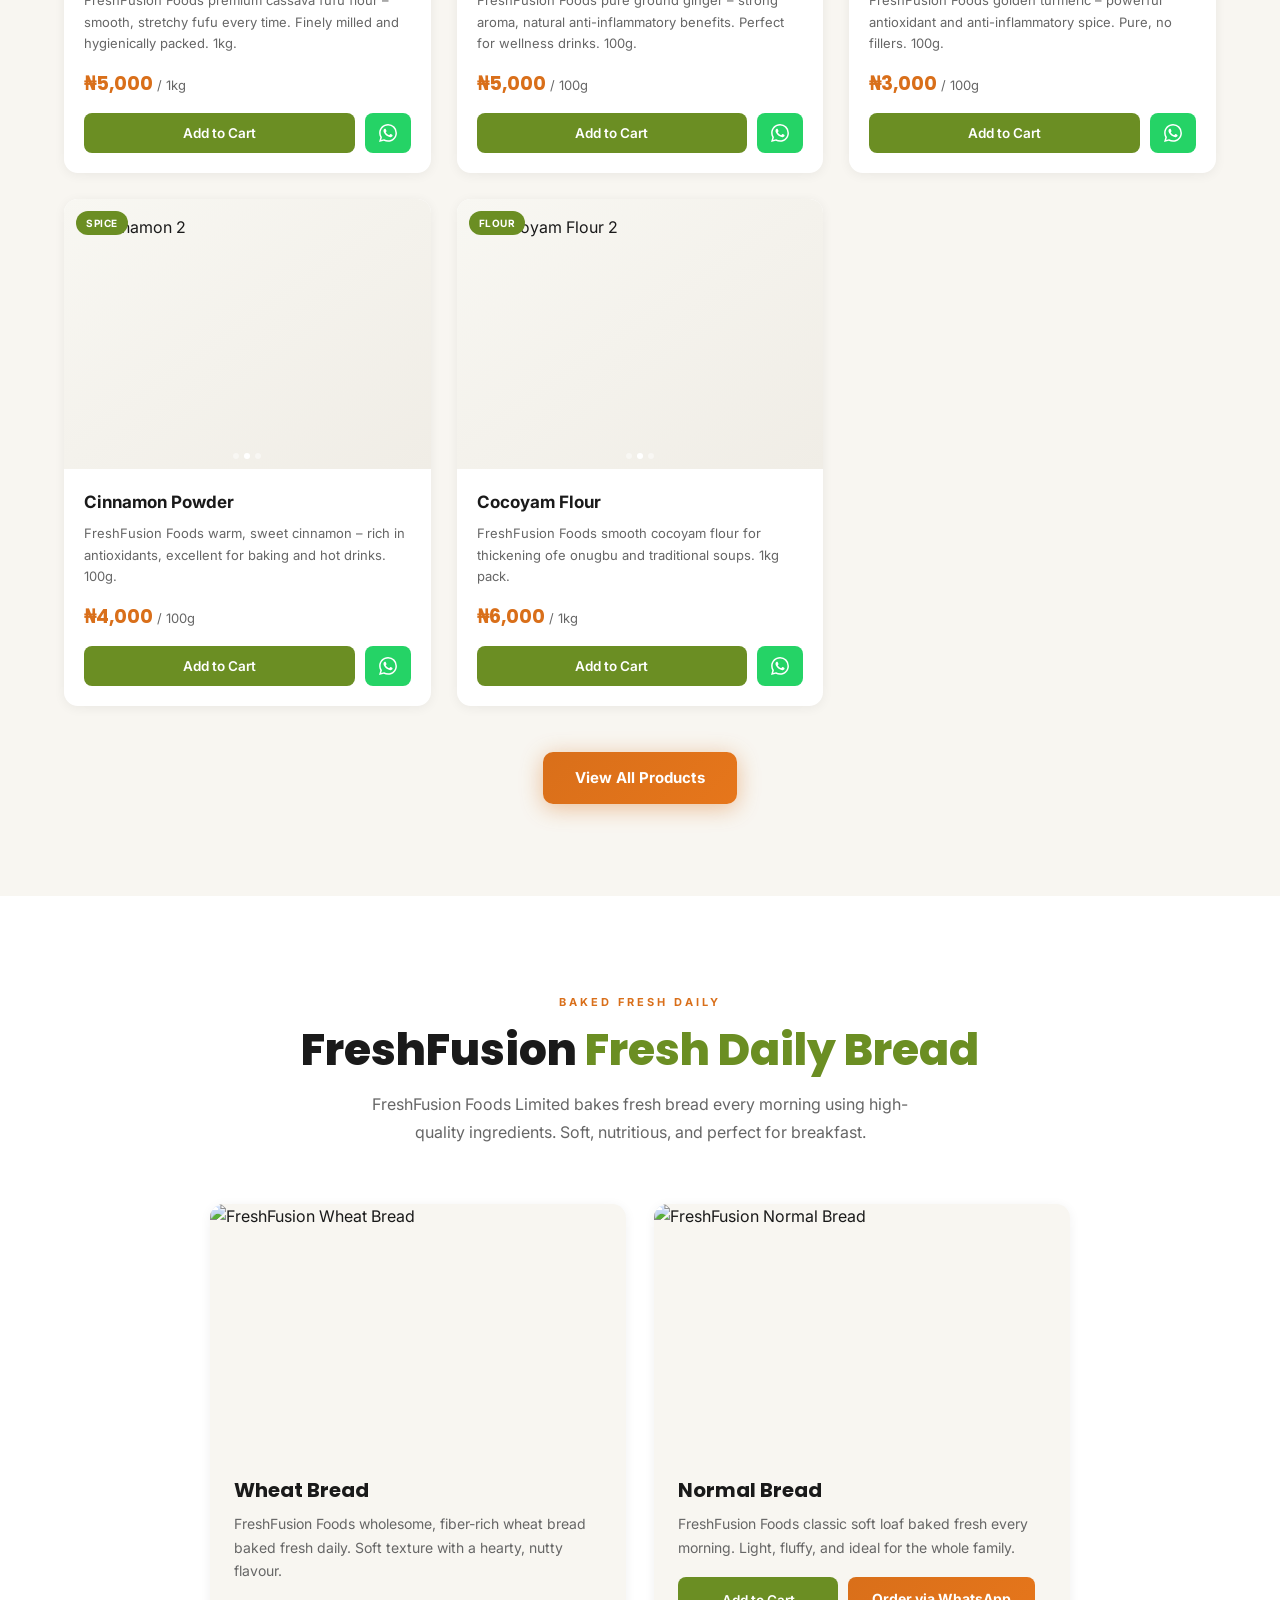
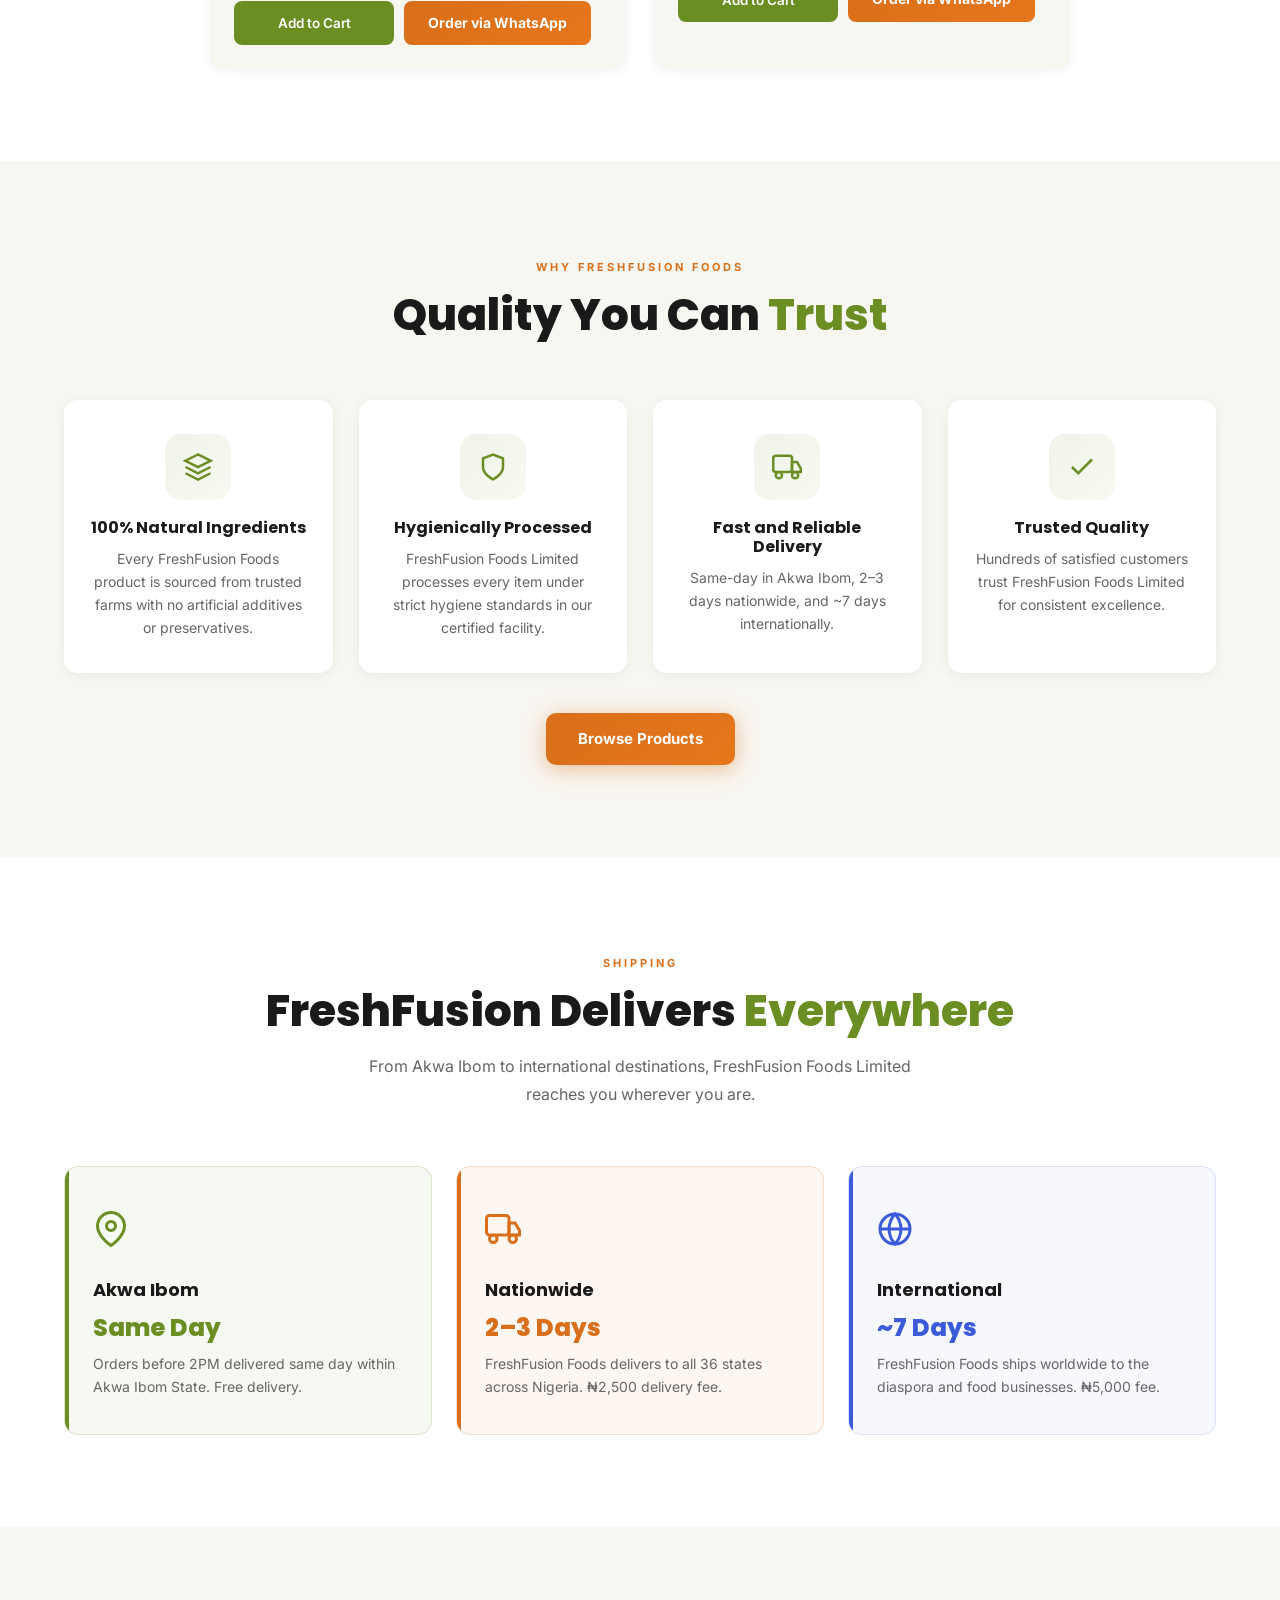
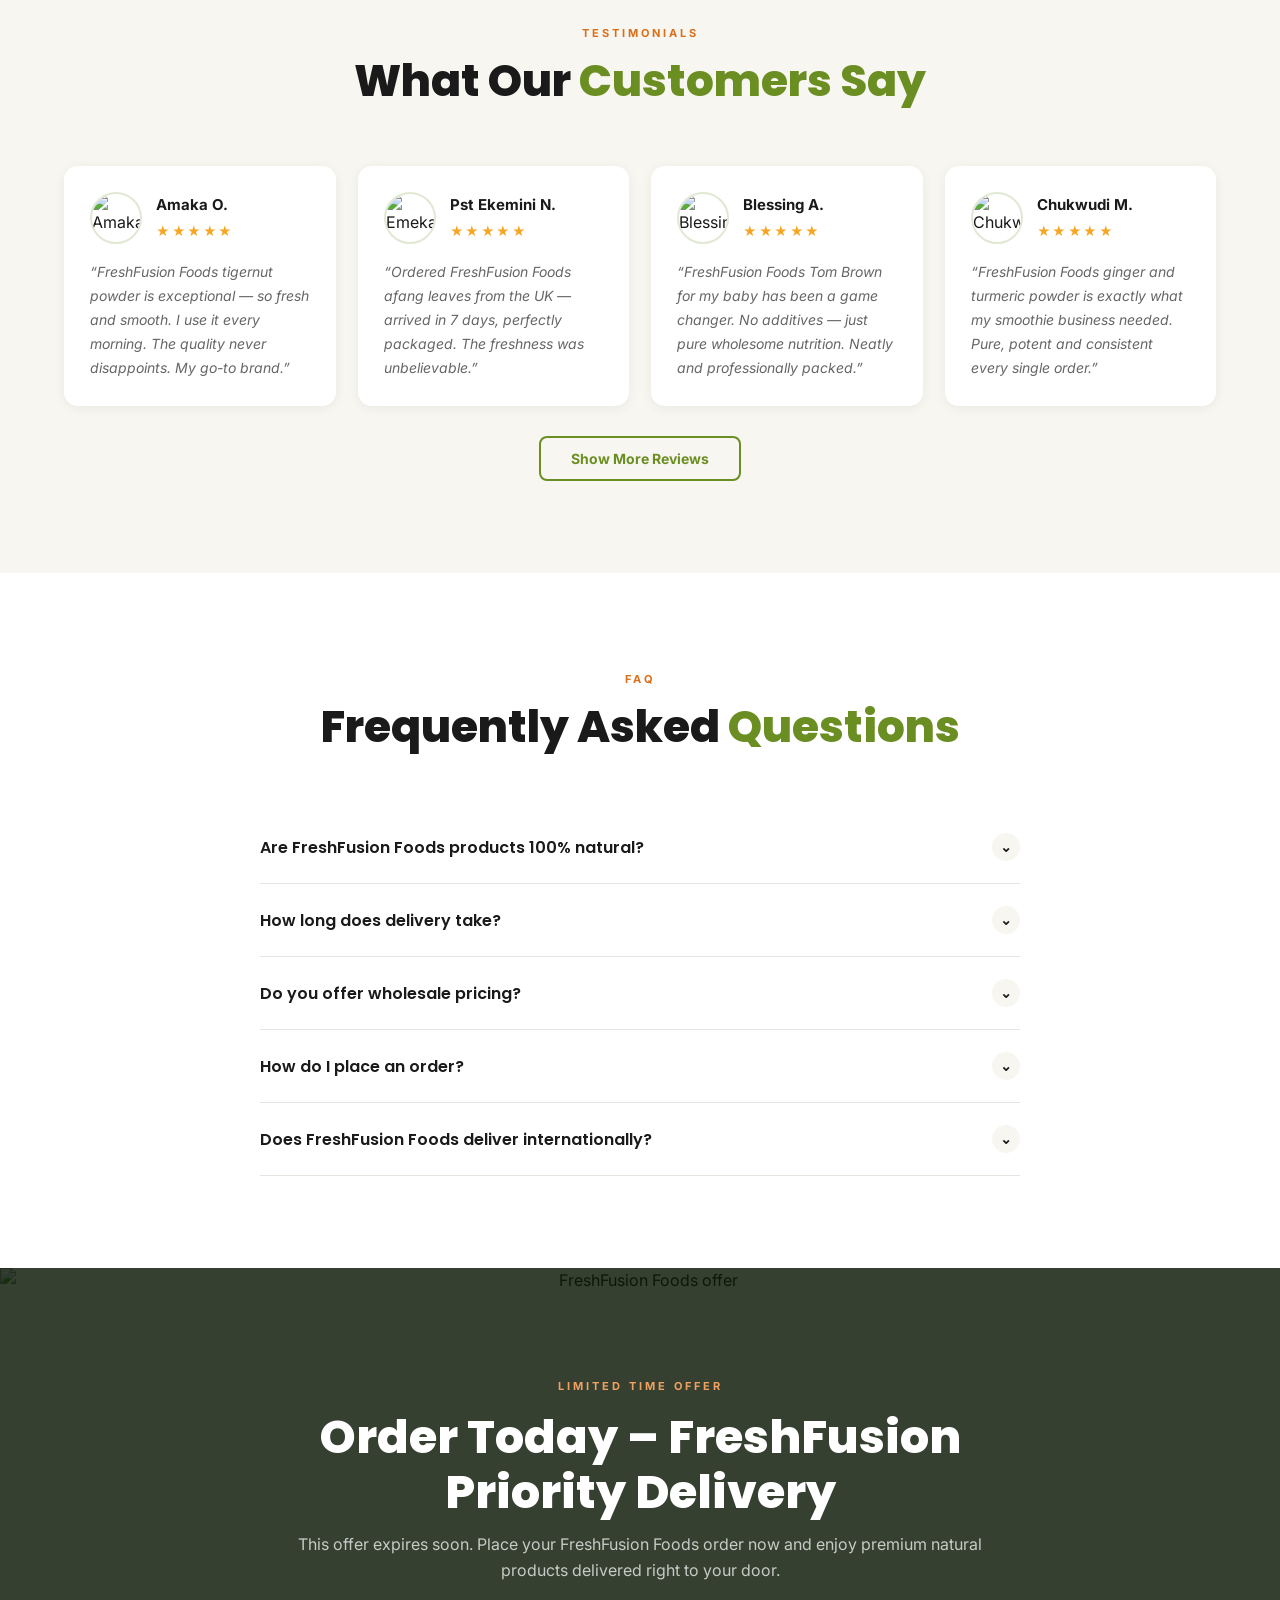
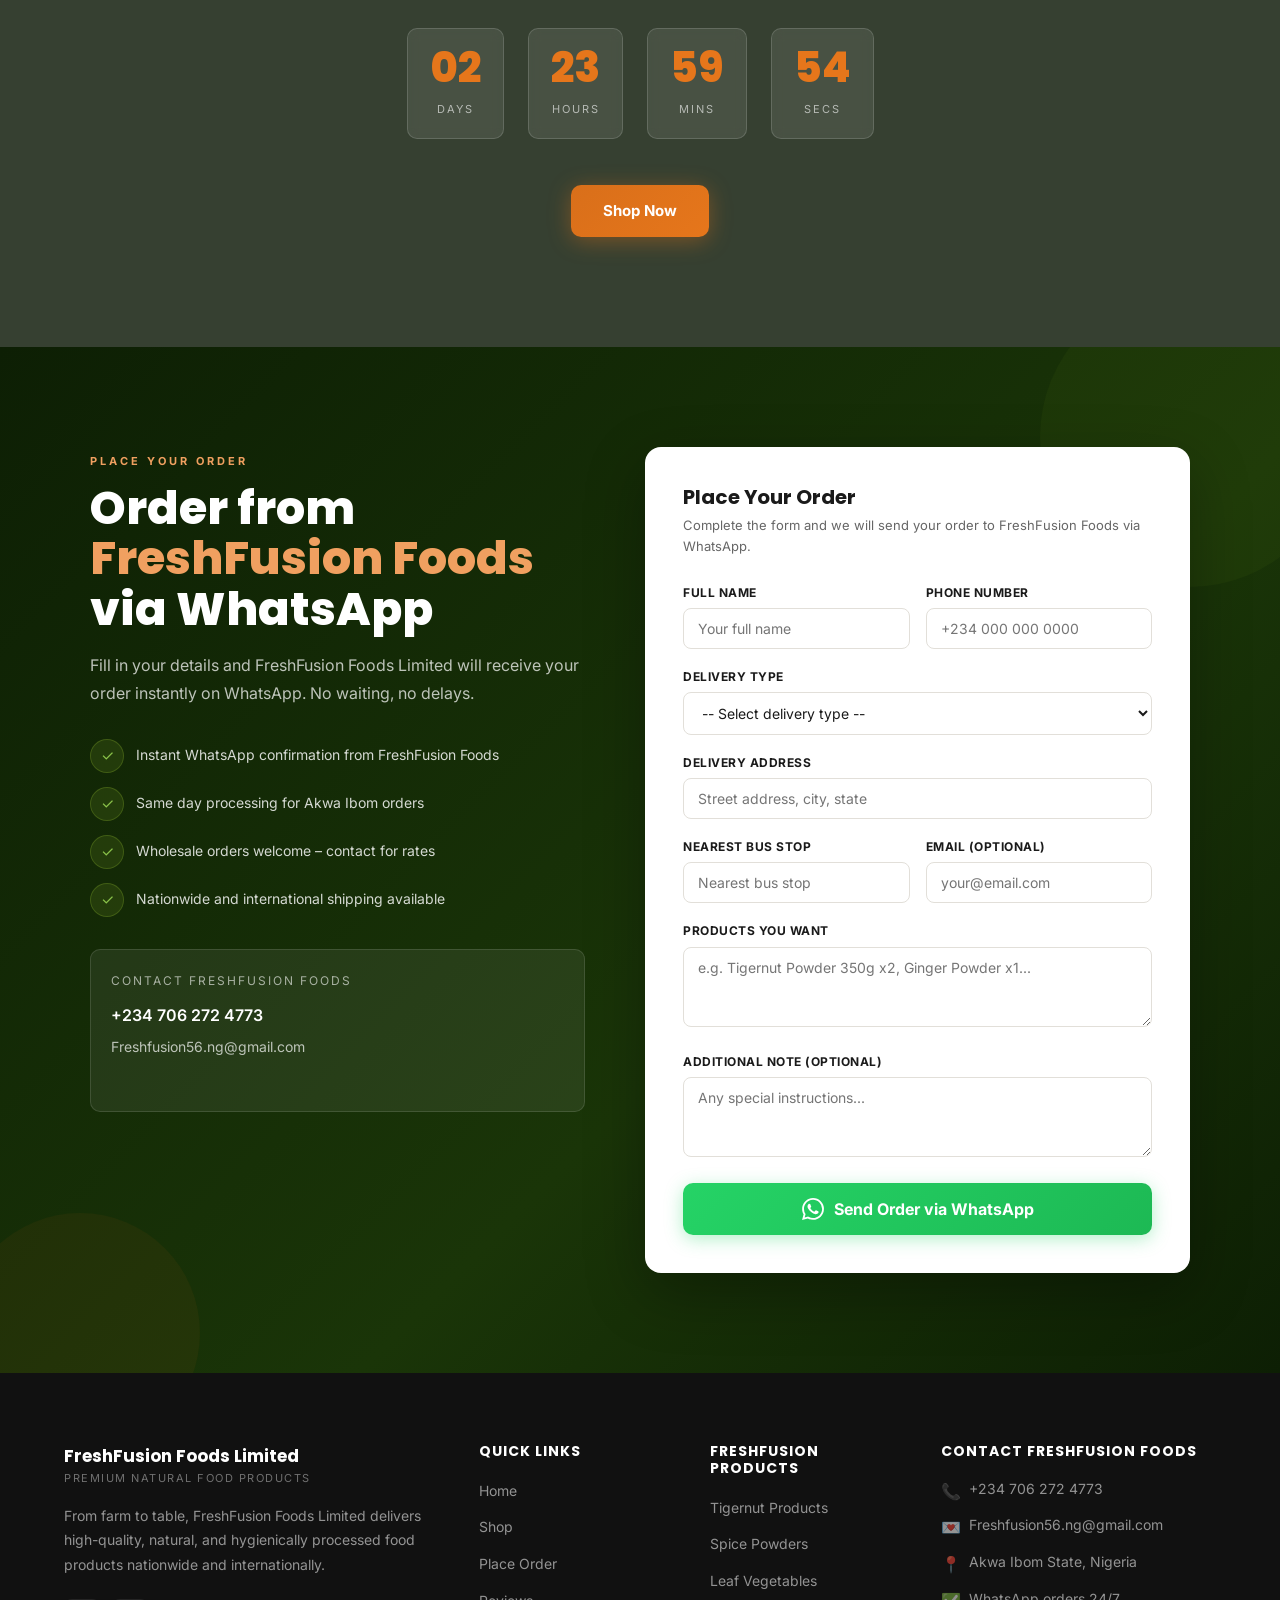
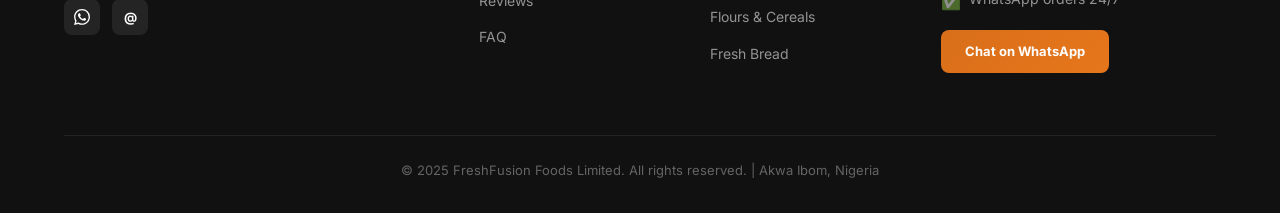
==== commit 85a1c883: "hero" ====
--- a/index.html
+++ b/index.html
@@ -49,7 +49,7 @@
 <!-- HERO -->
 <section class="hero" id="home">
   <div class="hero-slide">
-    <img src="https://i.pinimg.com/1200x/9c/dc/f0/9cdcf087893e0f95fbada888c0d91685.jpg" alt="FreshFusion Foods">
+    <img src="https://i.pinimg.com/1200x/f5/0f/36/f50f3615b040299b1492fc5596df53c0.jpg" alt="FreshFusion Foods">
     <div class="hero-overlay"></div>
     <div class="hero-content"><div class="hero-inner">
       <span class="hero-badge">100% Natural &amp; Hygienically Processed</span>
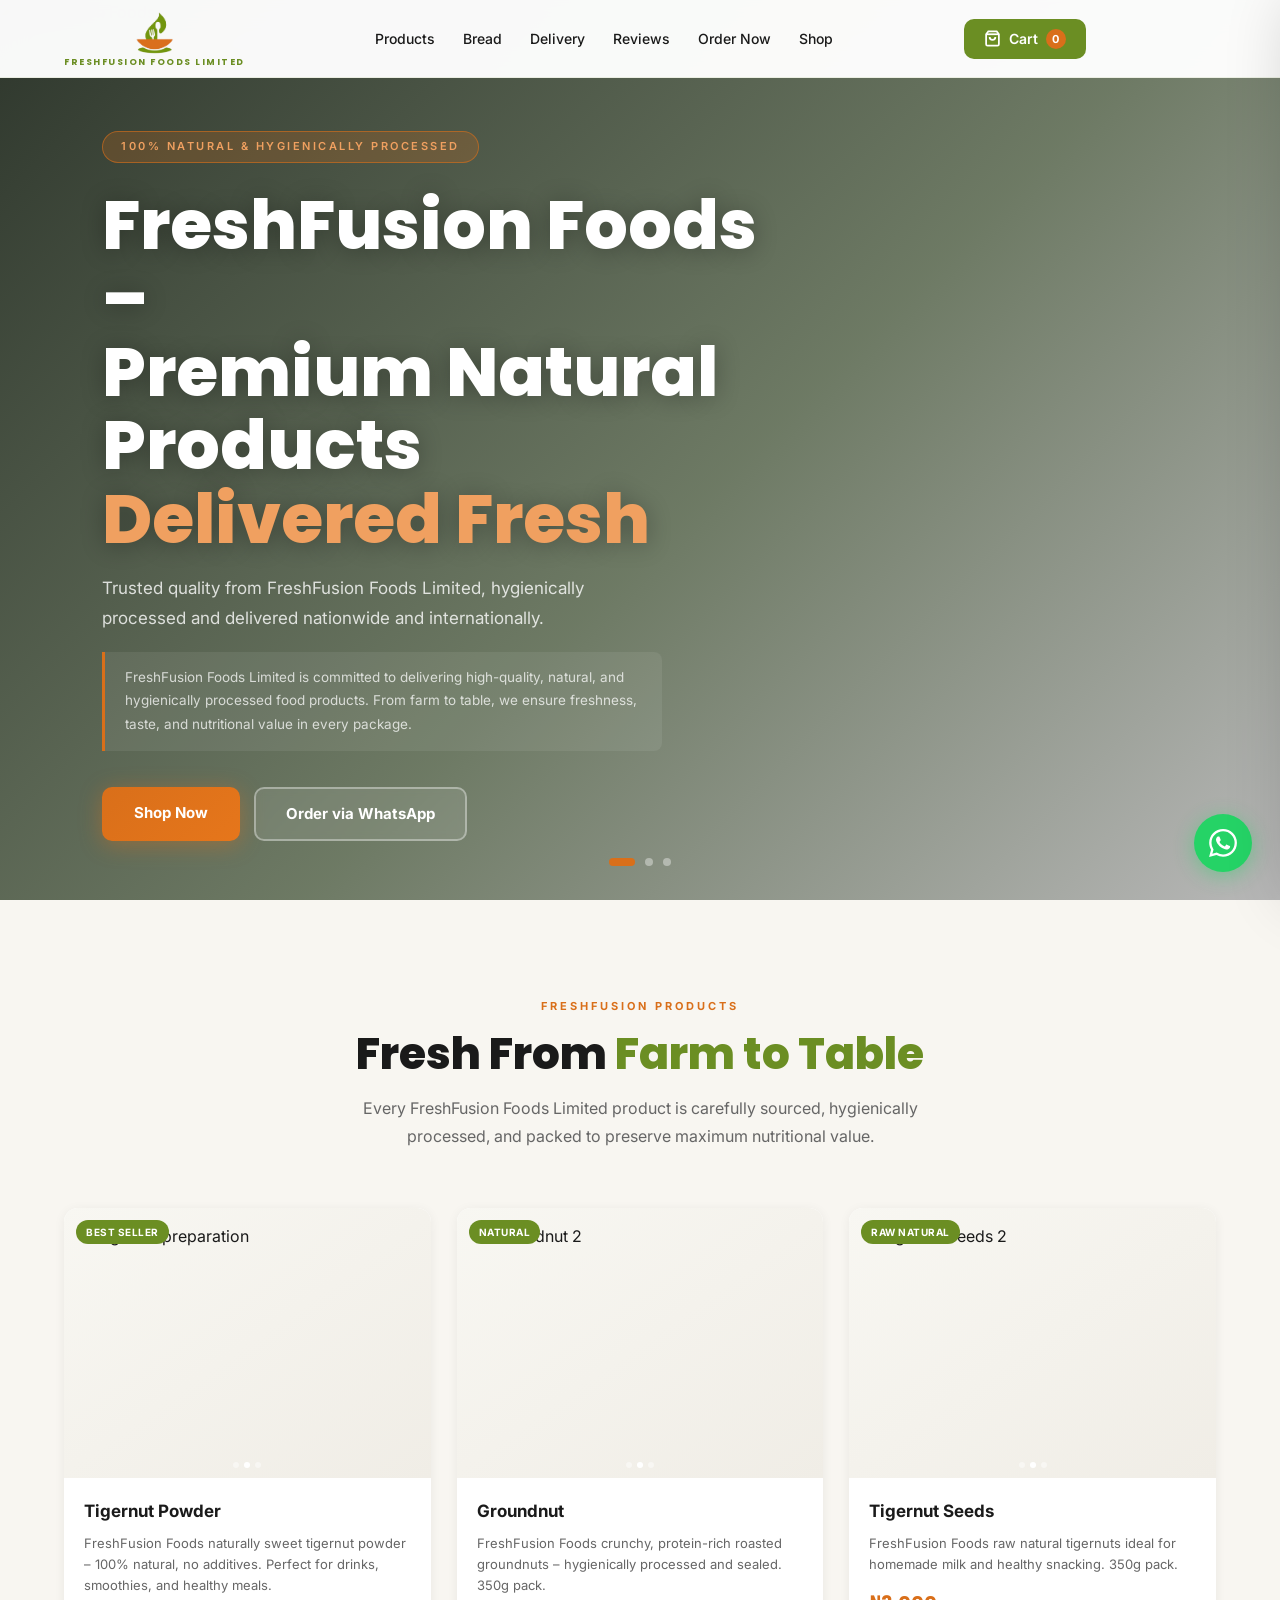
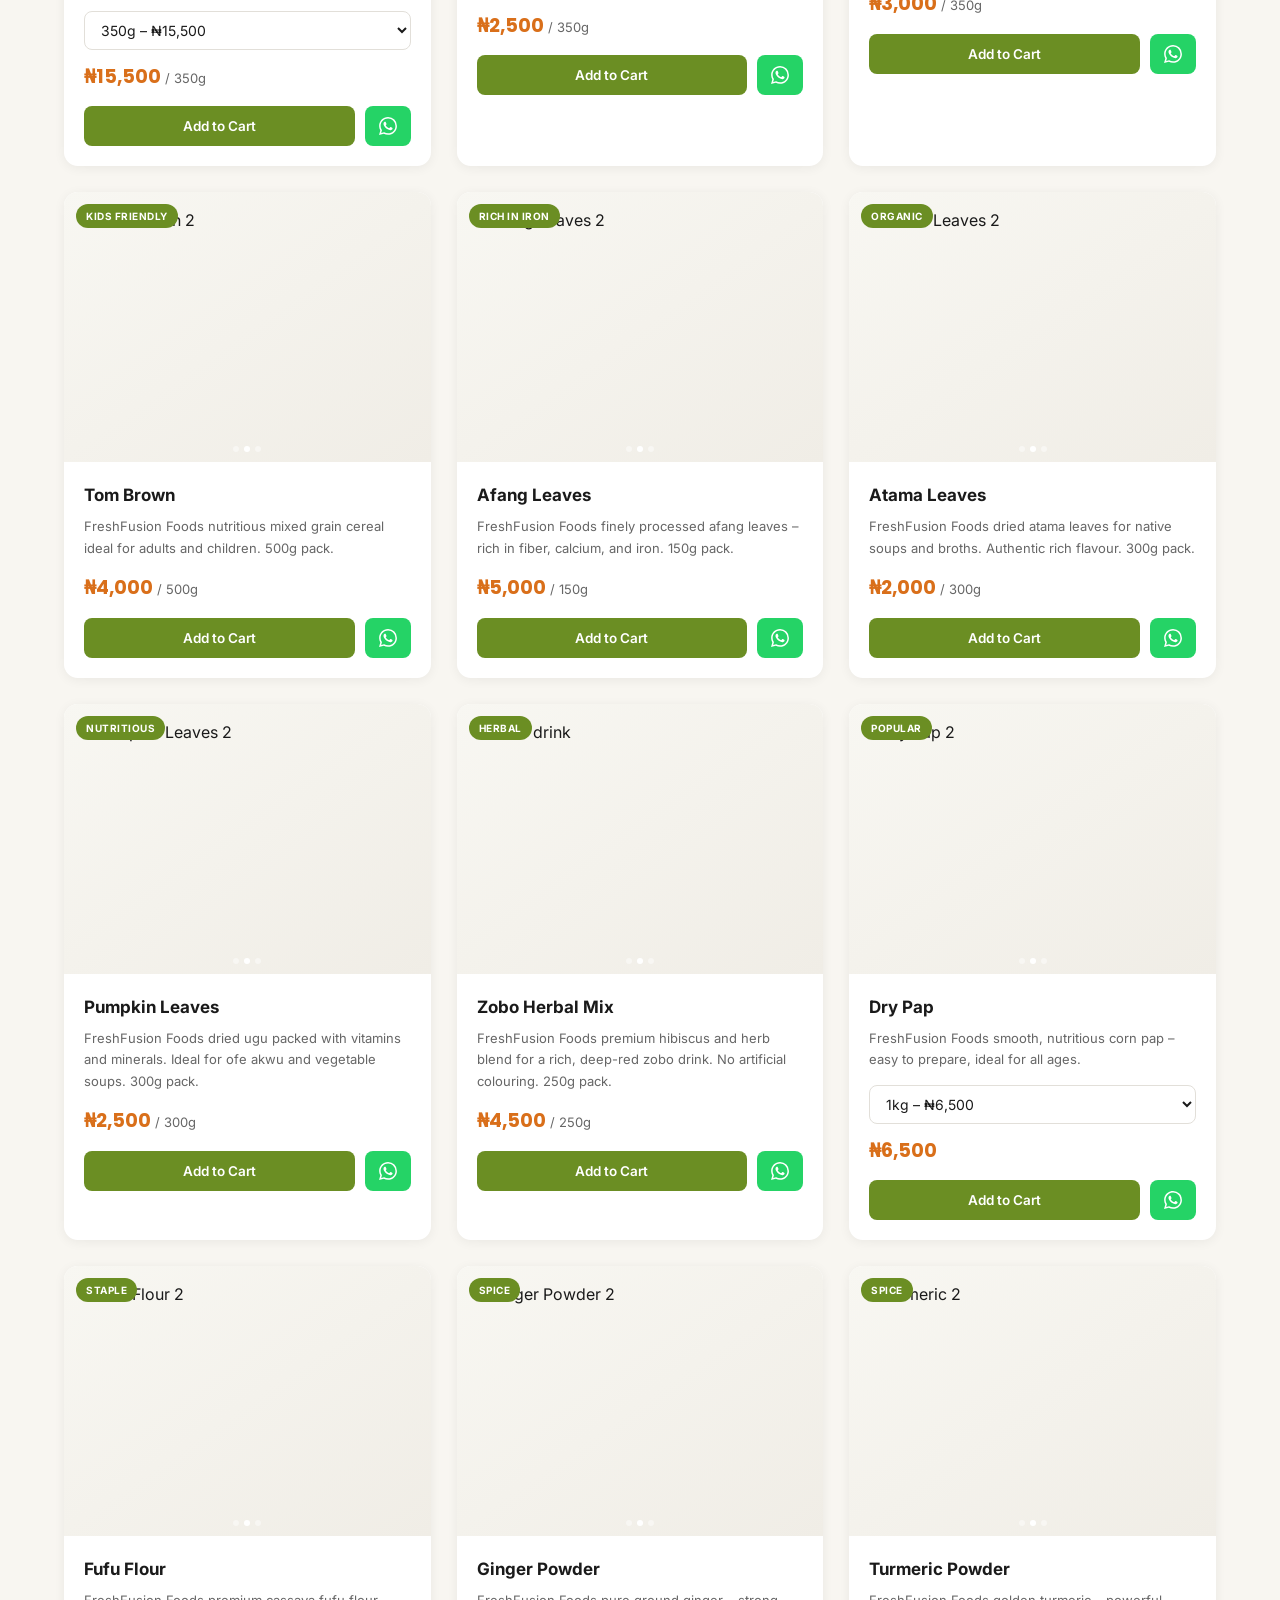
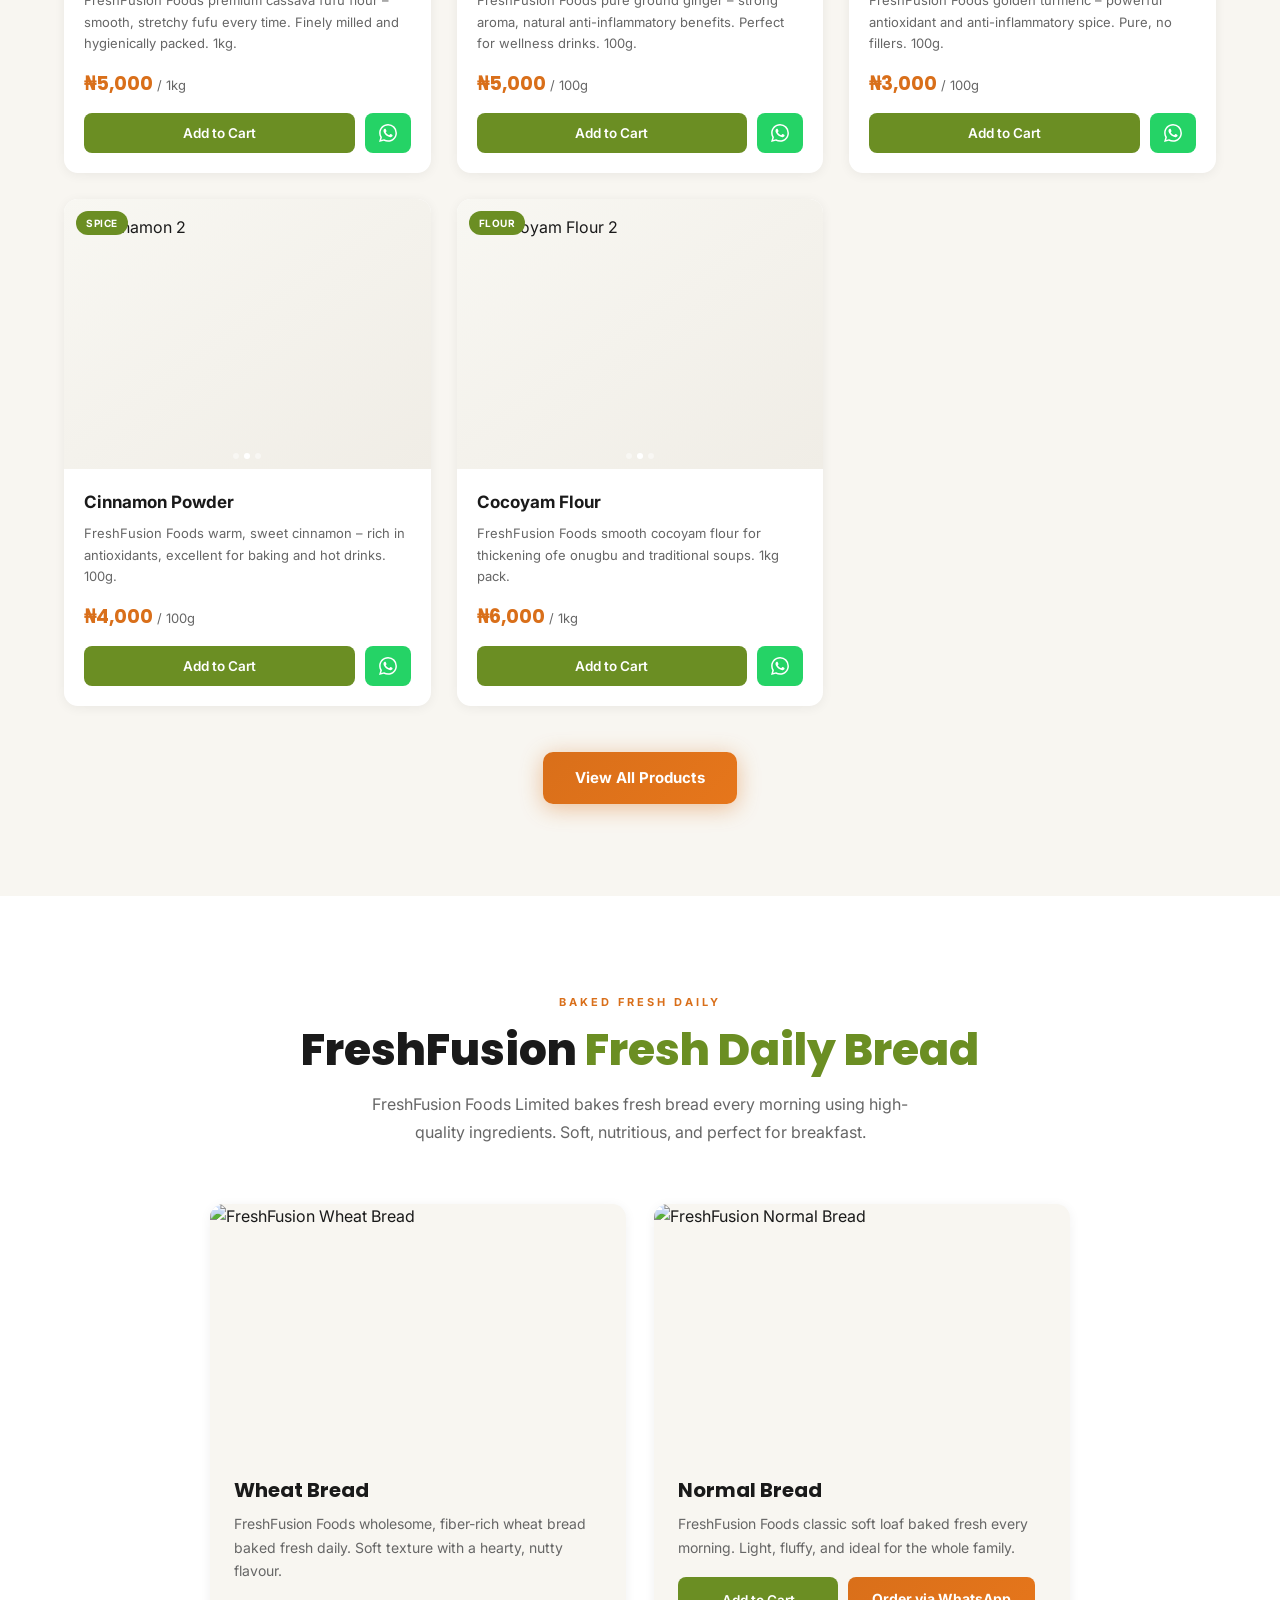
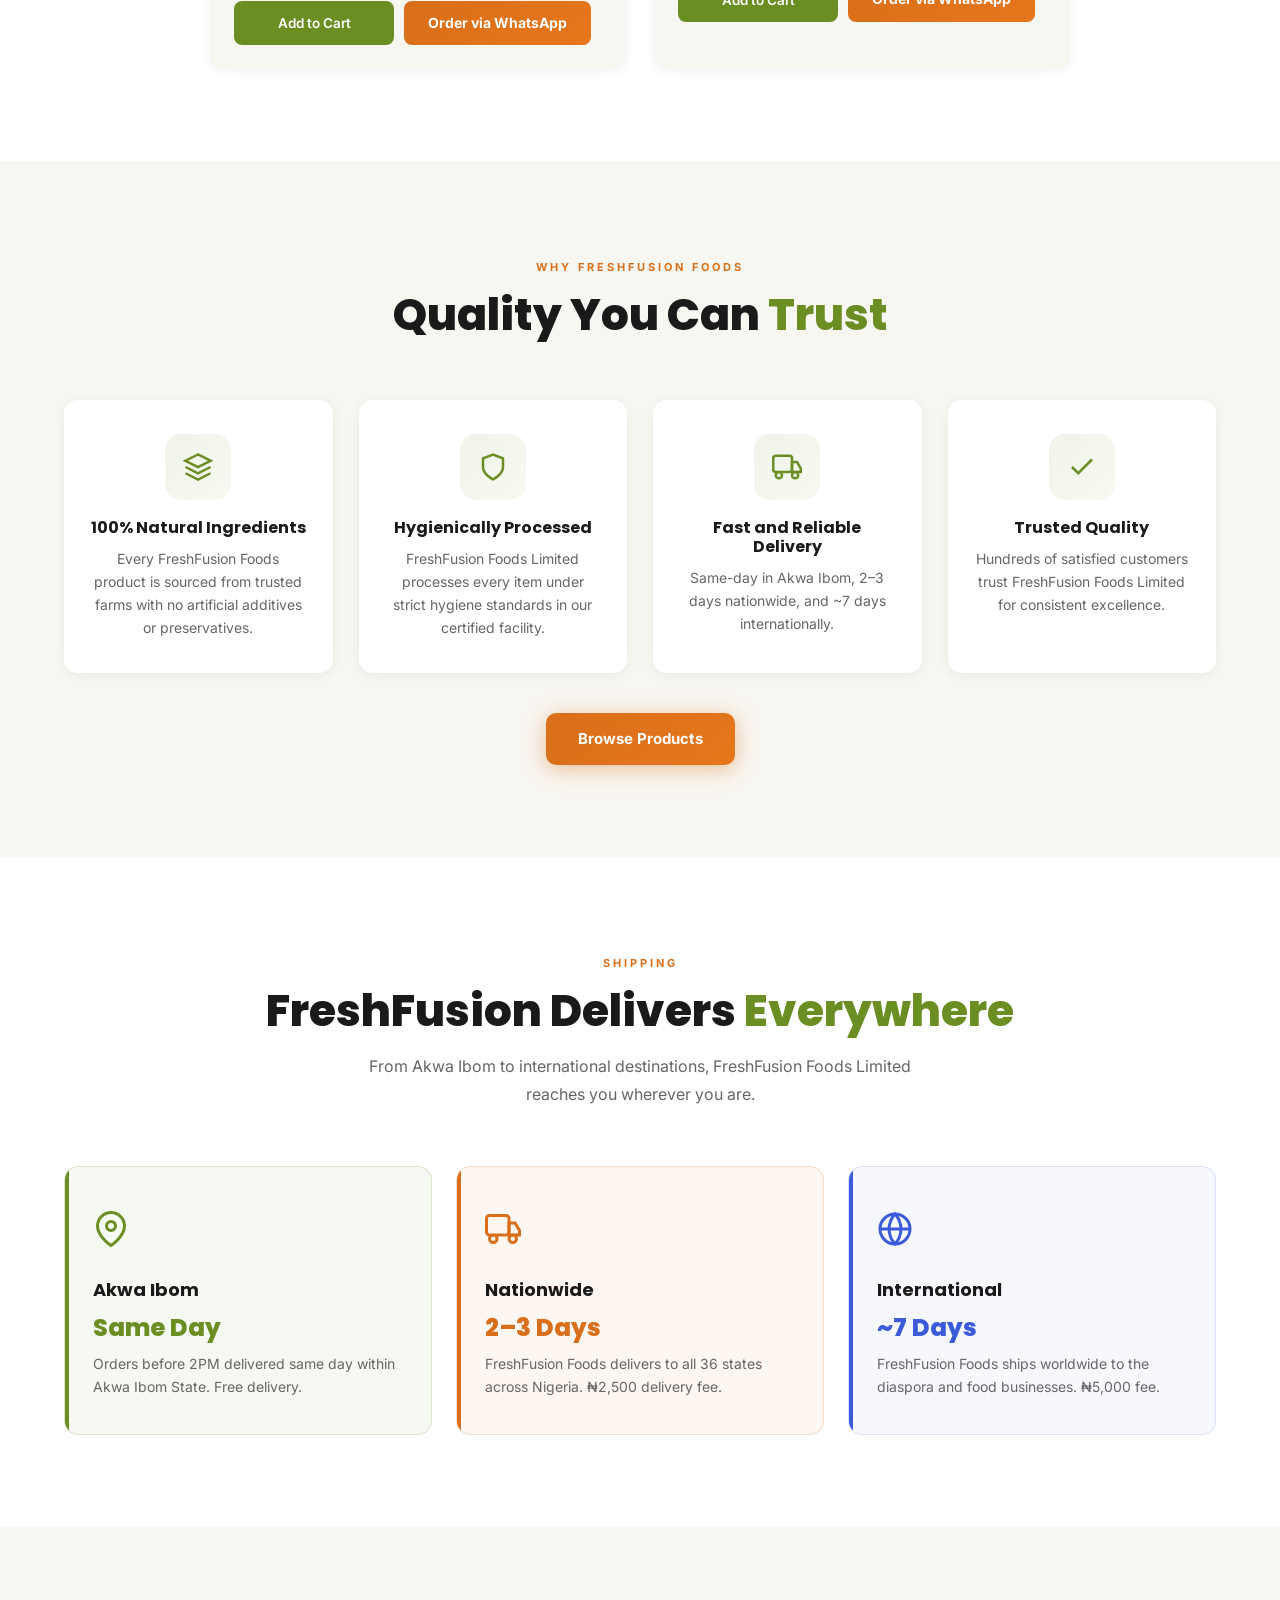
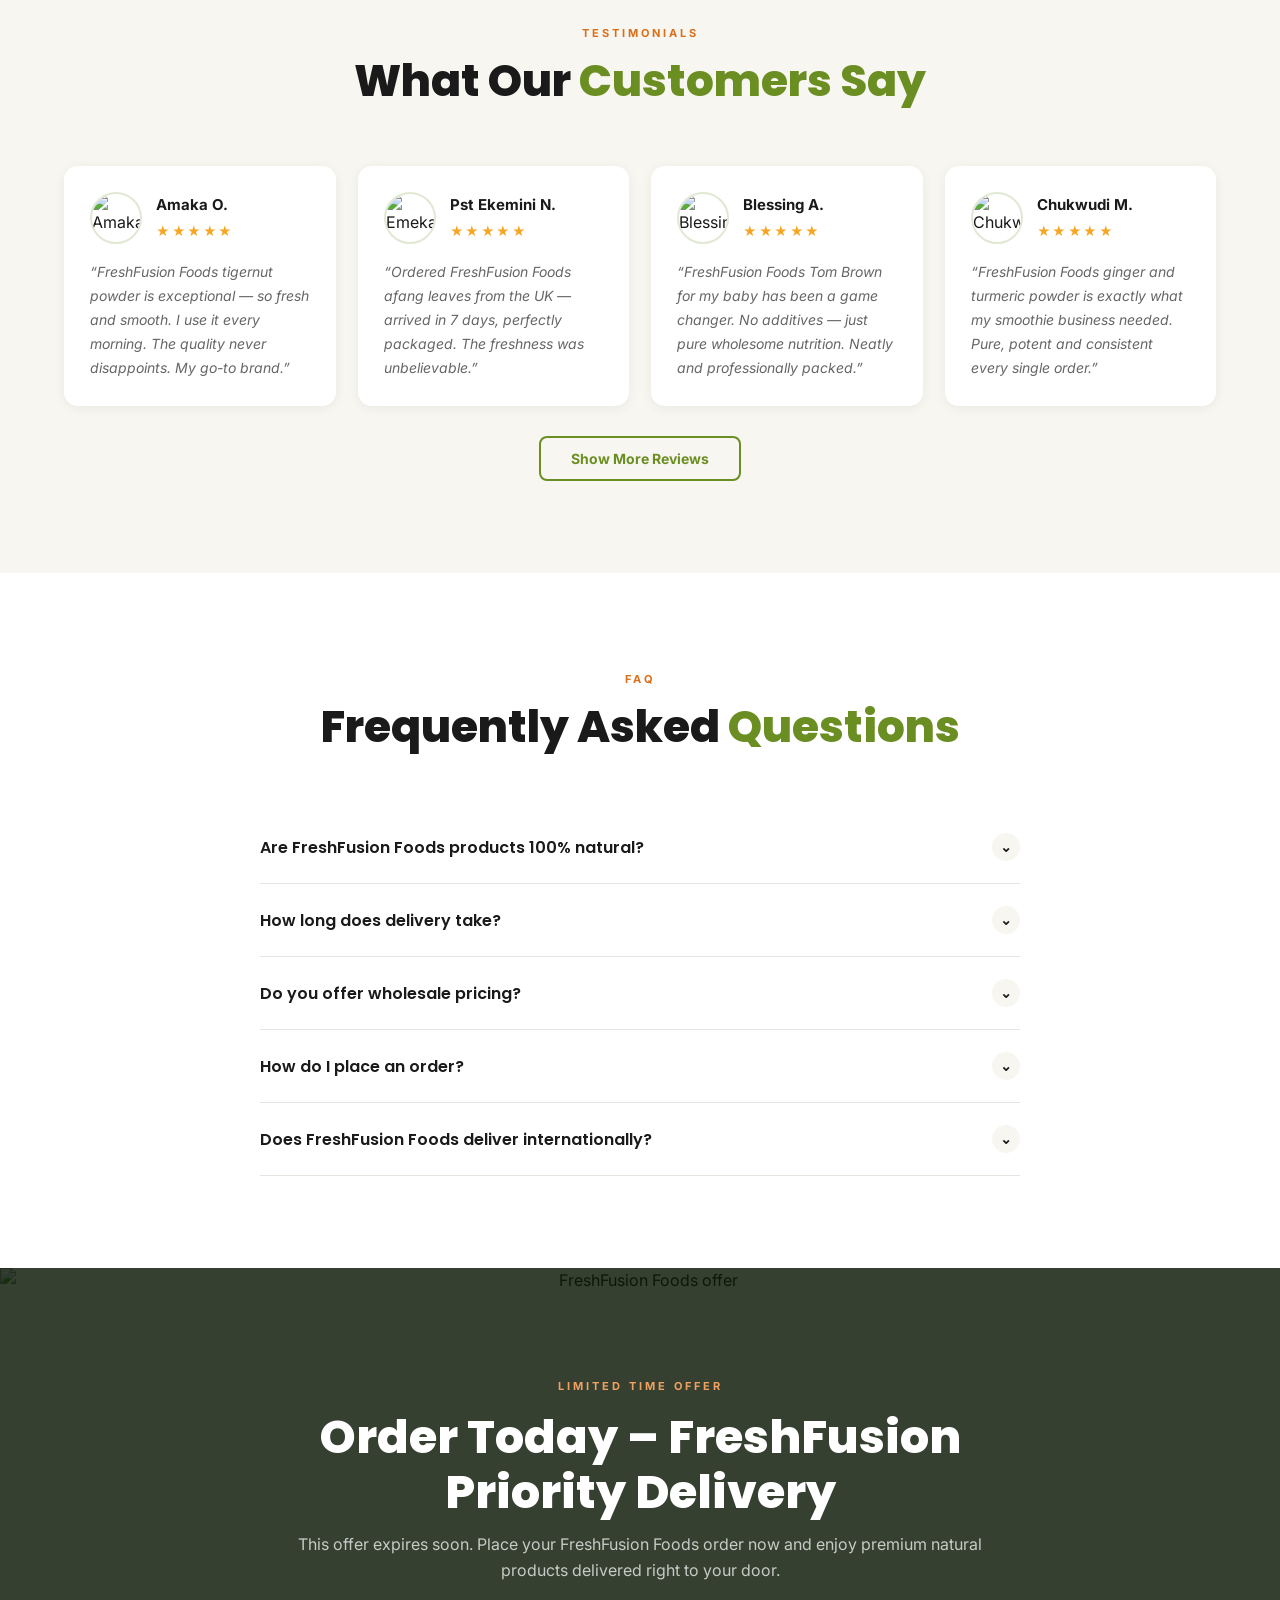
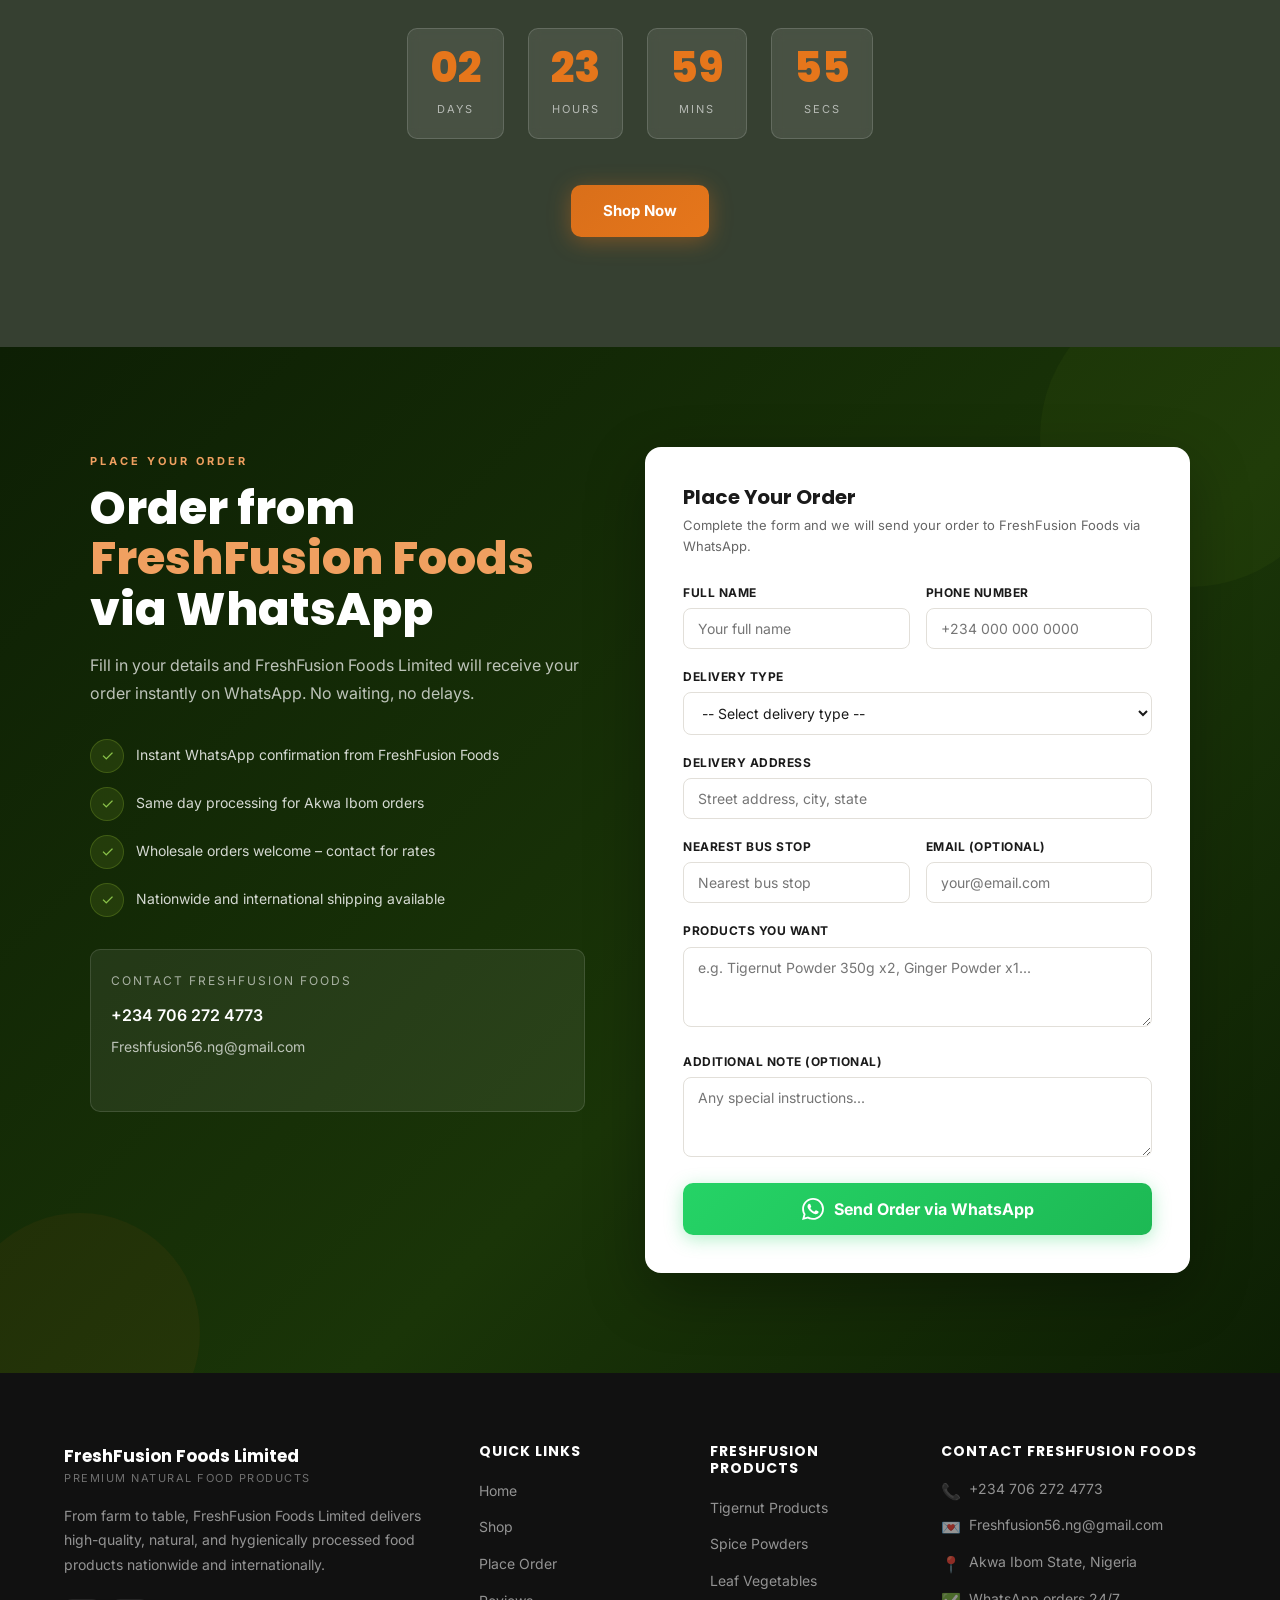
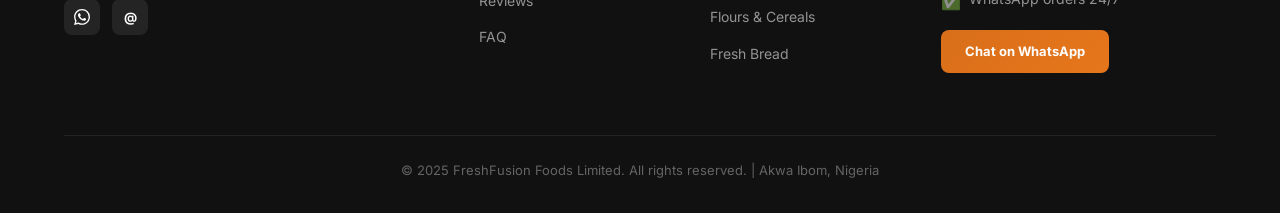
==== commit 234fcc85: "uuu" ====
--- a/index.html
+++ b/index.html
@@ -110,7 +110,7 @@
       <div class="product-img-wrap">
         <span class="product-tag">Best Seller</span>
         <img src="images/tigernut.jpeg" alt="FreshFusion Tigernut Powder">
-        <img src="https://i.pinimg.com/1200x/61/51/34/615134b606d50362328f9d7449aea8b5.jpg" alt="Tigernut preparation">
+        <img src="https://i.pinimg.com/736x/25/e3/f8/25e3f8edc5734ac7408172540eeabe0e.jpg" alt="Tigernut preparation">
         <img src="https://i.pinimg.com/1200x/cf/d0/0f/cfd00f1b321b5984fc363a1202c0df8d.jpg" alt="Tigernut drink">
         <div class="img-dots"><button class="img-dot"></button><button class="img-dot"></button><button class="img-dot"></button></div>
       </div>
